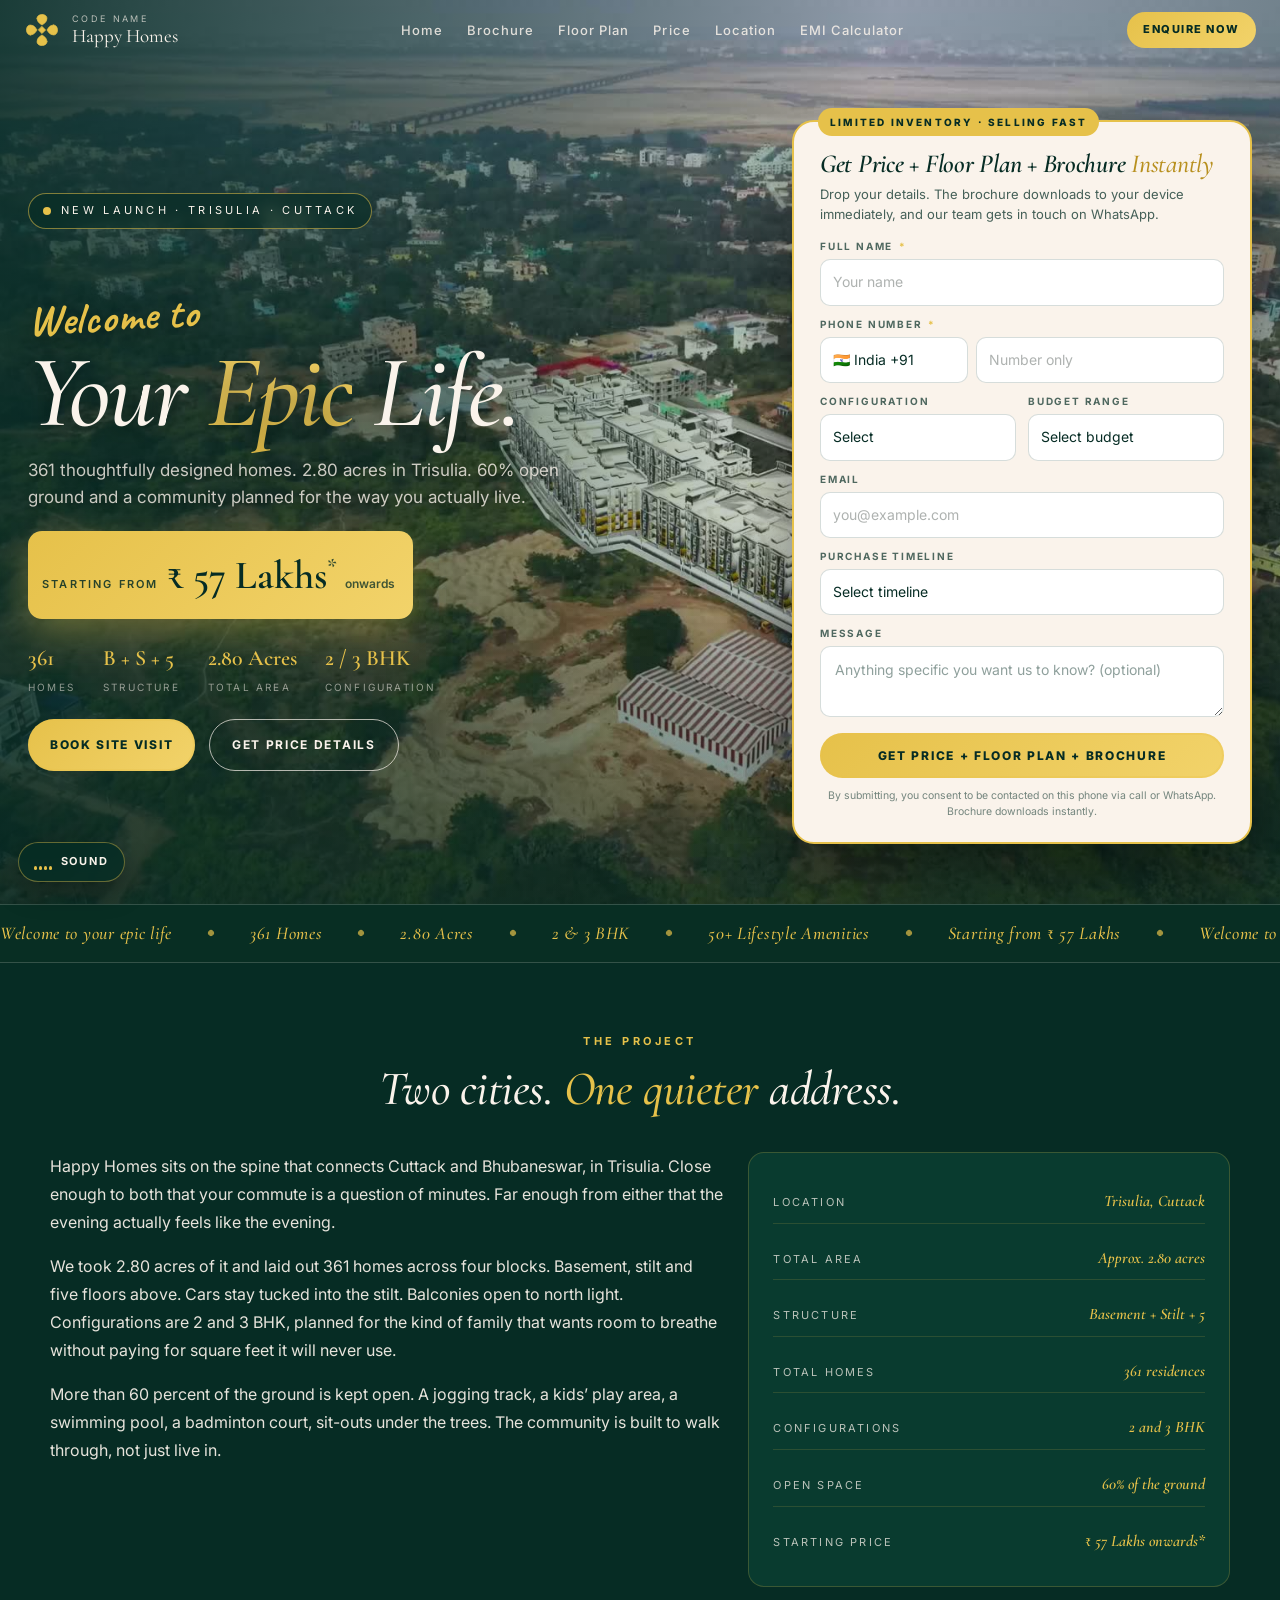
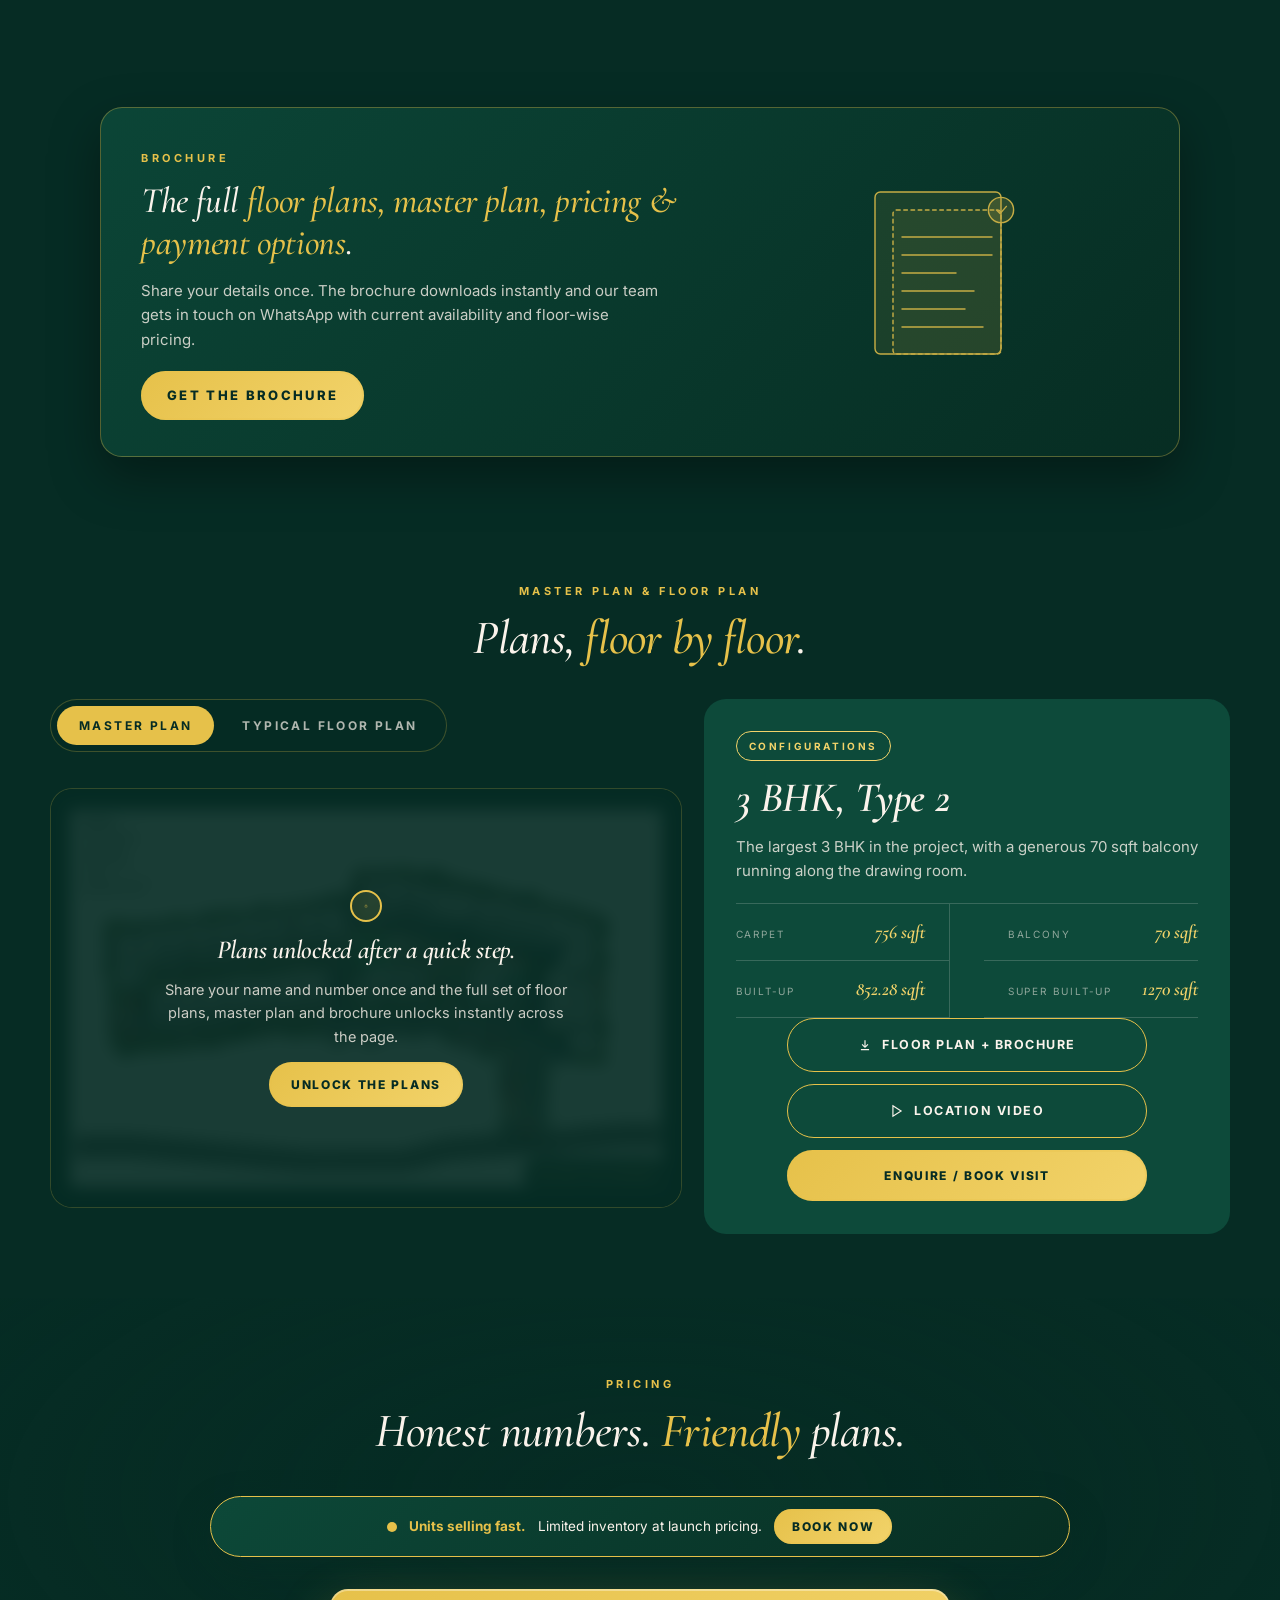
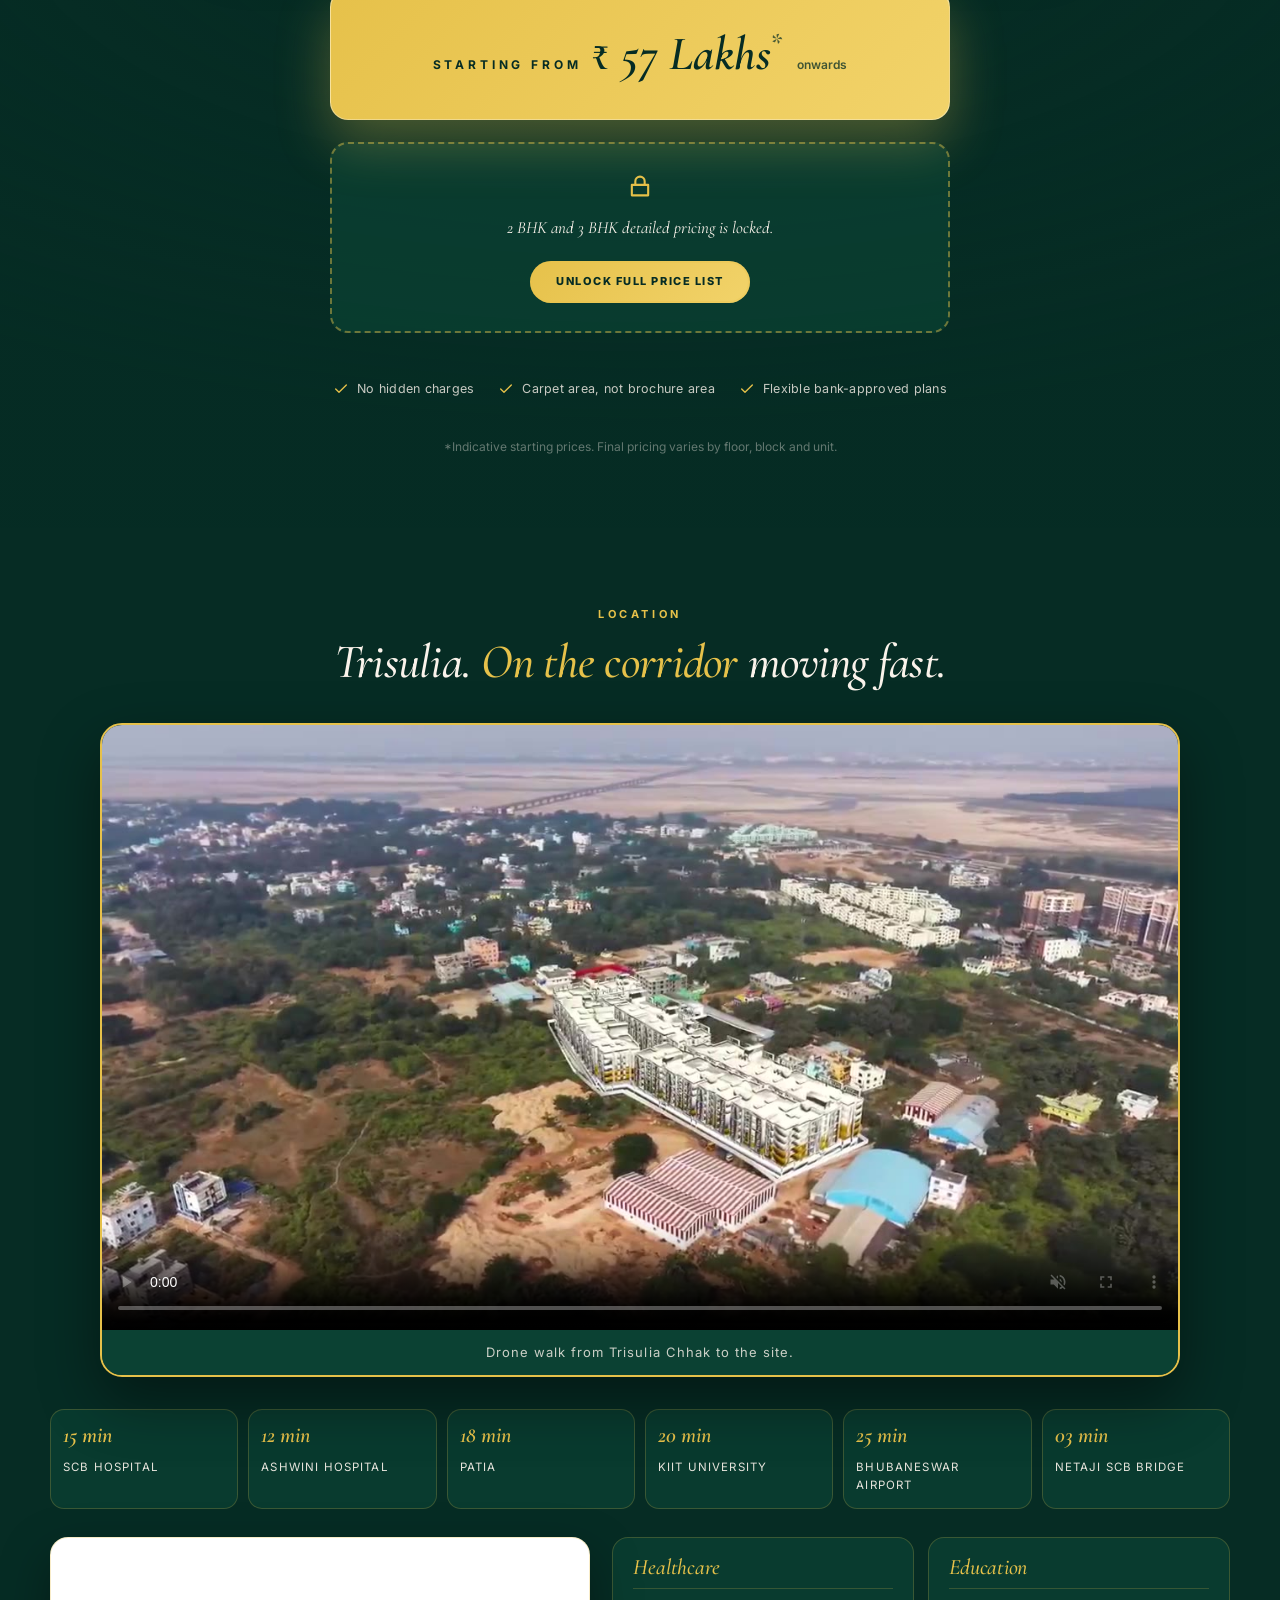
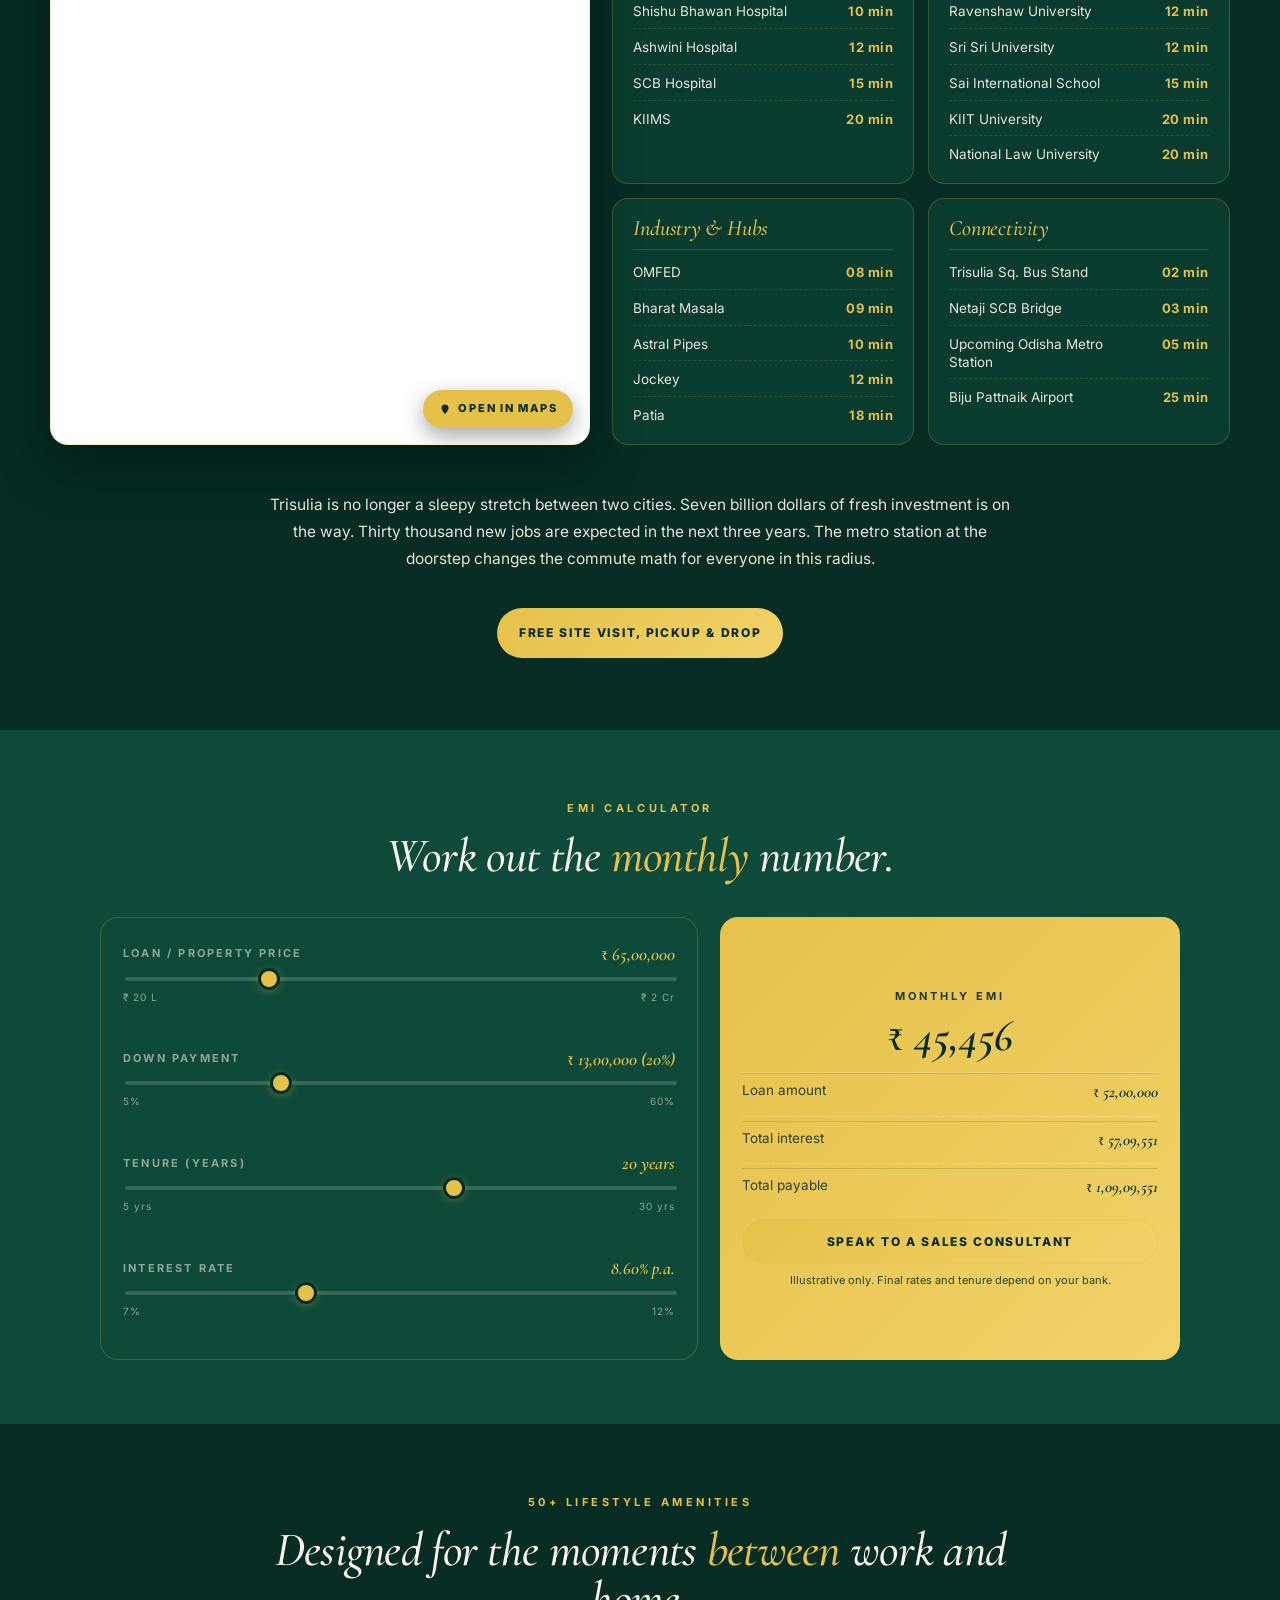
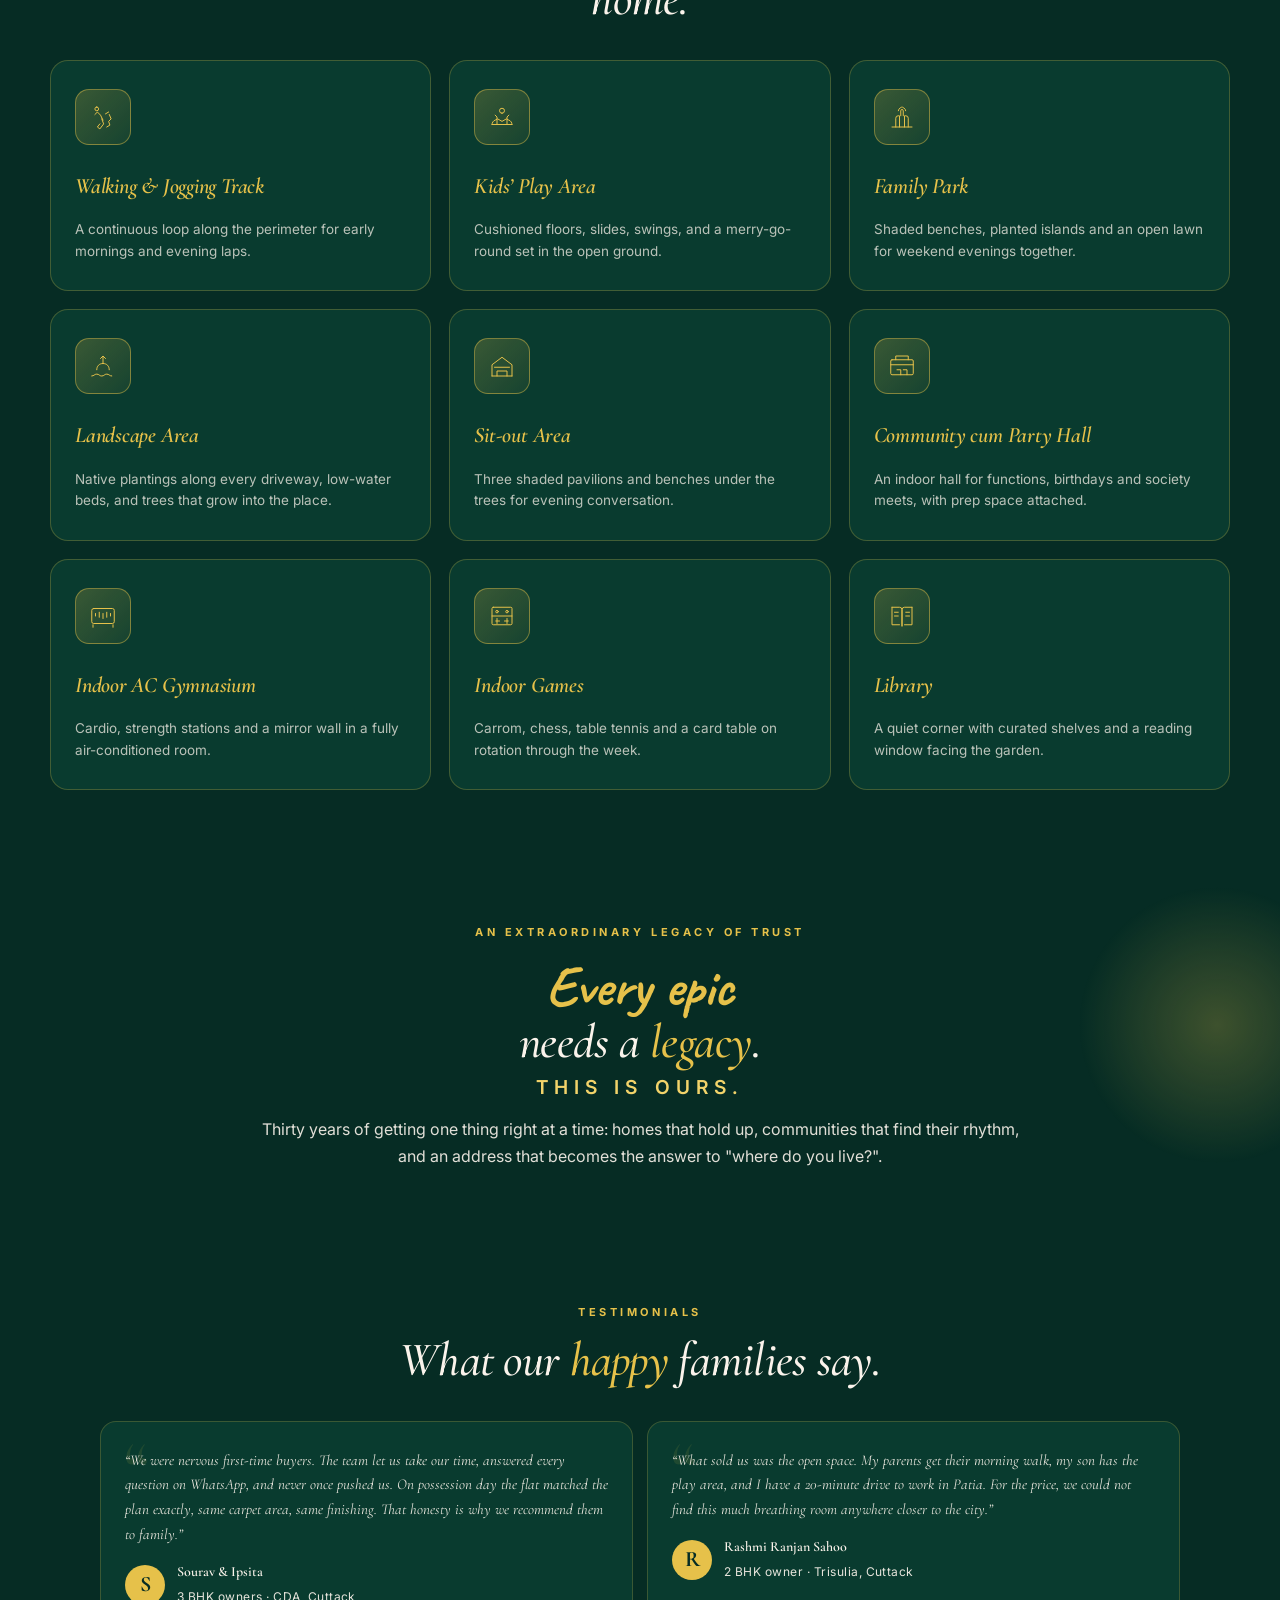
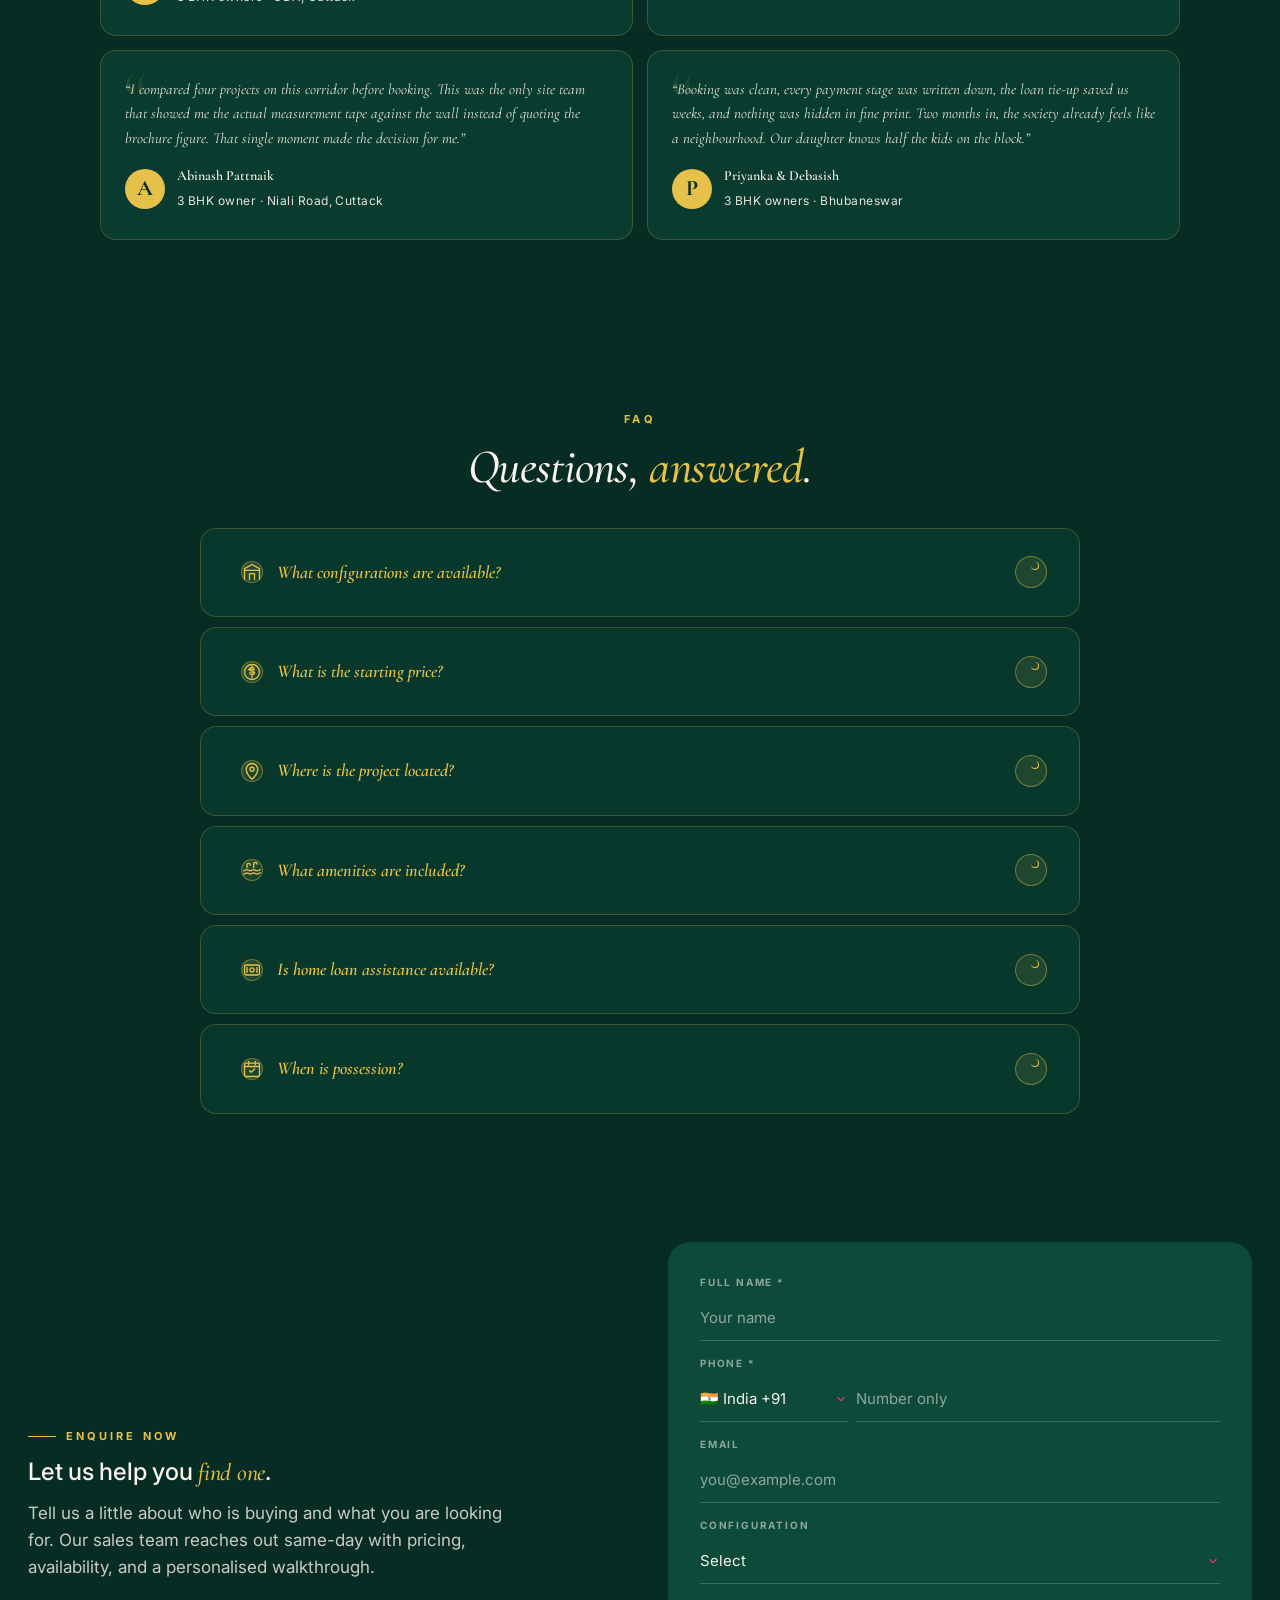
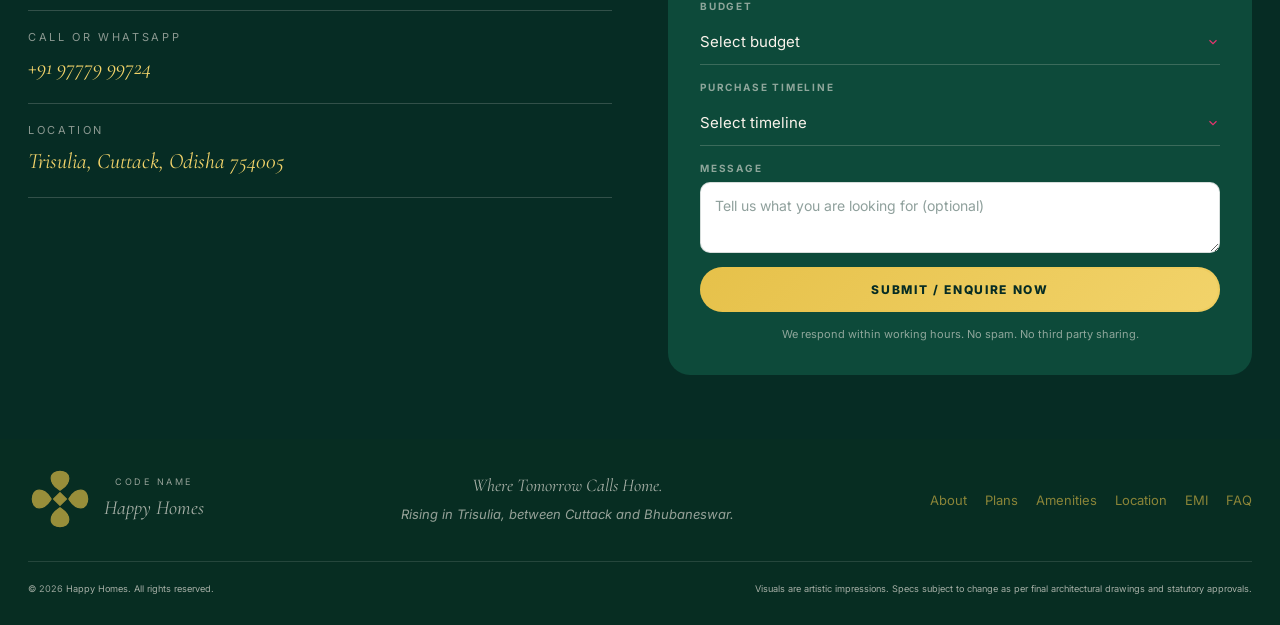
==== index.html @ 0fd0d98f "first commit" ====
<!DOCTYPE html>
<html lang="en">
<head>
  <meta charset="UTF-8" />
  <meta name="viewport" content="width=device-width, initial-scale=1.0" />
  <meta name="theme-color" content="#062c24" />
  <title>Happy Homes, Trisulia, Cuttack | 361 Premium 2 &amp; 3 BHK Homes from &#8377;57 Lakhs</title>
  <meta name="description" content="Happy Homes at Trisulia, Cuttack: 361 thoughtfully designed 2 and 3 BHK residences across 2.80 acres. 2 BHK from &#8377;57-58 L, 3 BHK from &#8377;65-69 L. 25 mins from Bhubaneswar Airport. Get price, floor plan and brochure instantly." />
  <meta name="keywords" content="Happy Homes Trisulia, Cuttack apartments, flats Trisulia, 2 BHK Cuttack, 3 BHK Cuttack, new launch Cuttack Bhubaneswar, residential project Trisulia, Metro Group Cuttack, real estate Cuttack" />
  <meta name="author" content="Code Name Happy Homes" />
  <meta name="robots" content="index, follow, max-snippet:-1, max-image-preview:large, max-video-preview:-1" />
  <meta name="geo.region" content="IN-OR" />
  <meta name="geo.placename" content="Trisulia, Cuttack, Odisha" />
  <link rel="canonical" href="https://codenamehappyhomes.net/" />

  <meta property="og:type" content="website" />
  <meta property="og:url" content="https://codenamehappyhomes.net/" />
  <meta property="og:title" content="Happy Homes, Trisulia | 361 Premium 2 &amp; 3 BHK Homes from &#8377;57 L" />
  <meta property="og:description" content="361 residences across 2.80 acres in Trisulia, Cuttack. Stilt + 5, 2 and 3 BHK north facing. 2 BHK from &#8377;57-58 L, 3 BHK from &#8377;65-69 L." />
  <meta property="og:image" content="https://codenamehappyhomes.net/assets/og.jpg" />
  <meta property="og:image:width" content="1200" />
  <meta property="og:image:height" content="630" />
  <meta property="og:locale" content="en_IN" />
  <meta property="og:site_name" content="Happy Homes" />
  <meta name="twitter:card" content="summary_large_image" />
  <meta name="twitter:title" content="Happy Homes, Trisulia, Cuttack" />
  <meta name="twitter:description" content="361 premium 2 &amp; 3 BHK residences in Trisulia. From &#8377;57 L. Get brochure instantly." />
  <meta name="twitter:image" content="https://codenamehappyhomes.net/assets/og.jpg" />

  <script type="application/ld+json">
  {
    "@context": "https://schema.org",
    "@type": "ApartmentComplex",
    "name": "Code Name Happy Homes",
    "description": "361 premium 2 and 3 BHK residences across 2.80 acres in Trisulia, between Cuttack and Bhubaneswar. 2 BHK from ₹57-58 L, 3 BHK from ₹65-69 L.",
    "url": "https://codenamehappyhomes.net/",
    "image": "https://codenamehappyhomes.net/assets/og.jpg",
    "numberOfAccommodationUnits": 361,
    "petsAllowed": true,
    "priceRange": "₹57 L - ₹69 L",
    "address": { "@type": "PostalAddress", "streetAddress": "Trisulia", "addressLocality": "Cuttack", "postalCode": "754005", "addressRegion": "Odisha", "addressCountry": "IN" },
    "geo": { "@type": "GeoCoordinates", "latitude": "20.50", "longitude": "85.92" },
    "telephone": "+91-9777999724",
    "amenityFeature": [
      { "@type": "LocationFeatureSpecification", "name": "Swimming Pool", "value": true },
      { "@type": "LocationFeatureSpecification", "name": "Clubhouse", "value": true },
      { "@type": "LocationFeatureSpecification", "name": "Gym", "value": true },
      { "@type": "LocationFeatureSpecification", "name": "Kids Play Area", "value": true },
      { "@type": "LocationFeatureSpecification", "name": "24x7 Security", "value": true }
    ]
  }
  </script>
  <script type="application/ld+json">
  {
    "@context": "https://schema.org",
    "@type": "FAQPage",
    "mainEntity": [
      { "@type": "Question", "name": "What configurations are available at Happy Homes?", "acceptedAnswer": { "@type": "Answer", "text": "Four north facing configurations across two 2 BHK variants (Super built-up 1025 and 1040 sqft) and two 3 BHK variants (Super built-up 1190 and 1270 sqft)." } },
      { "@type": "Question", "name": "What is the starting price?", "acceptedAnswer": { "@type": "Answer", "text": "2 BHK starts from ₹57-58 Lakhs and 3 BHK from ₹65-69 Lakhs. Final pricing varies by floor, block and unit." } },
      { "@type": "Question", "name": "Where is Happy Homes located?", "acceptedAnswer": { "@type": "Answer", "text": "Trisulia, Cuttack, on the corridor between Cuttack and Bhubaneswar. 25 mins to Bhubaneswar Airport, 15 mins to Ashwini Hospital, 18 mins to Patia, 20 mins to KIIT University." } },
      { "@type": "Question", "name": "When is possession expected?", "acceptedAnswer": { "@type": "Answer", "text": "Indicative handover by Q2 2027. Replace with the precise handover date as construction advances." } }
    ]
  }
  </script>

  <link rel="icon" type="image/svg+xml" href="assets/logo-mark.svg" />
  <link rel="preconnect" href="https://fonts.googleapis.com" />
  <link rel="preconnect" href="https://fonts.gstatic.com" crossorigin />
  <link href="https://fonts.googleapis.com/css2?family=Cormorant+Garamond:ital,wght@0,500;0,600;0,700;1,500;1,600;1,700&family=Inter:wght@300;400;500;600;700&family=Caveat:wght@500;700&display=swap" rel="stylesheet" />
  <link rel="stylesheet" href="styles.css" />

  <!-- Google tag (gtag.js) -->
<script async src="https://www.googletagmanager.com/gtag/js?id=G-WT3VBQJMH0"></script>
<script>
  window.dataLayer = window.dataLayer || [];
  function gtag(){dataLayer.push(arguments);}
  gtag('js', new Date());

  gtag('config', 'G-WT3VBQJMH0');
</script>
<!-- Google Tag Manager -->
<script>(function(w,d,s,l,i){w[l]=w[l]||[];w[l].push({'gtm.start':
new Date().getTime(),event:'gtm.js'});var f=d.getElementsByTagName(s)[0],
j=d.createElement(s),dl=l!='dataLayer'?'&l='+l:'';j.async=true;j.src=
'https://www.googletagmanager.com/gtm.js?id='+i+dl;f.parentNode.insertBefore(j,f);
})(window,document,'script','dataLayer','GTM-N7LTN3LF');</script>
<!-- End Google Tag Manager -->

</head>
<body>
<!-- Google Tag Manager (noscript) -->
<noscript><iframe src="https://www.googletagmanager.com/ns.html?id=GTM-N7LTN3LF"
height="0" width="0" style="display:none;visibility:hidden"></iframe></noscript>
<!-- End Google Tag Manager (noscript) -->
  <!-- Netlify Forms detection declarations (hidden, AJAX submissions also work) -->
  <form name="hero-lead" netlify netlify-honeypot="bot-field" hidden>
    <input type="text" name="name" /><input type="tel" name="phone" /><input type="email" name="email" />
    <input type="text" name="config" /><input type="text" name="budget" /><input type="text" name="timeline" />
    <input type="text" name="message" /><input type="text" name="source" /><input type="text" name="page" />
    <input type="text" name="plan" />
  </form>
  <form name="modal-enquiry" netlify netlify-honeypot="bot-field" hidden>
    <input type="text" name="name" /><input type="tel" name="phone" /><input type="email" name="email" />
    <input type="text" name="config" /><input type="text" name="budget" /><input type="text" name="timeline" />
    <input type="text" name="message" /><input type="text" name="source" /><input type="text" name="page" />
    <input type="text" name="plan" />
  </form>
  <form name="site-visit" netlify netlify-honeypot="bot-field" hidden>
    <input type="text" name="name" /><input type="tel" name="phone" /><input type="email" name="email" />
    <input type="text" name="config" /><input type="text" name="budget" /><input type="text" name="timeline" />
    <input type="text" name="message" />
    <input type="text" name="date" /><input type="text" name="slot" /><input type="text" name="pickup" />
    <input type="text" name="source" /><input type="text" name="page" />
  </form>
  <form name="video-call" netlify netlify-honeypot="bot-field" hidden>
    <input type="text" name="name" /><input type="tel" name="phone" /><input type="email" name="email" />
    <input type="text" name="config" /><input type="text" name="budget" /><input type="text" name="timeline" />
    <input type="text" name="message" /><input type="text" name="slot" />
    <input type="text" name="source" /><input type="text" name="page" />
  </form>
  <form name="contact" netlify netlify-honeypot="bot-field" hidden>
    <input type="text" name="name" /><input type="tel" name="phone" /><input type="email" name="email" />
    <input type="text" name="config" /><input type="text" name="budget" /><input type="text" name="timeline" />
    <input type="text" name="message" /><input type="text" name="source" /><input type="text" name="page" />
  </form>


  <!-- PRELOADER (logo fills 0-100%) -->
  <div class="preloader" id="preloader" aria-hidden="false">
    <div class="preloader__stage">
      <div class="preloader__logo">
        <img class="preloader__logo-ghost" src="assets/logo-mark.svg" alt="" />
        <img class="preloader__logo-fill" id="preLogoFill" src="assets/logo-mark.svg" alt="" />
      </div>
      <div class="preloader__bar"><span id="preBar"></span></div>
      <div class="preloader__count"><span id="preCount">0</span>%</div>
      <p class="preloader__caption">Happy Homes</p>
    </div>
  </div>

  <!-- NAV -->
  <header class="nav" id="nav">
    <a href="#top" class="nav__brand" aria-label="Happy Homes">
      <img class="nav__hh" src="assets/logo-mark.svg" alt="" />
      <span class="nav__brand-text">
        <small>Code Name</small>
        Happy Homes
      </span>
    </a>
    <nav class="nav__menu" id="navMenu" aria-label="Primary">
      <a href="#top">Home</a>
      <a href="#brochure">Brochure</a>
      <a href="#plans">Floor Plan</a>
      <a href="#pricing">Price</a>
      <a href="#location">Location</a>
      <a href="#emi">EMI Calculator</a>
    </nav>
    <button class="nav__cta btn btn--pink btn--sm" data-open-modal>Enquire Now</button>
    <button class="nav__toggle" id="navToggle" aria-label="Open menu" aria-expanded="false">
      <span></span><span></span>
    </button>
  </header>

  <!-- RIGHT STICKY CTA RAIL (Nawah Emporio style) -->
  <aside class="rail" aria-label="Quick actions">
    <a class="rail__btn" data-open-video href="#" aria-label="Instant Video Call">
      <svg viewBox="0 0 24 24" width="20" height="20" fill="none" stroke="currentColor" stroke-width="1.8"><rect x="2" y="6" width="13" height="12" rx="2"/><path d="M22 8l-7 4 7 4z"/></svg>
      <span>Video Call</span>
    </a>
    <a class="rail__btn" href="https://wa.me/919777999724?text=Hi%2C%20I%27d%20like%20to%20know%20more%20about%20Happy%20Homes%2C%20Trisulia." target="_blank" rel="noopener" aria-label="WhatsApp"><svg viewBox="0 0 32 32" width="20" height="20" aria-hidden="true"><path fill="currentColor" d="M16.04 4C10.42 4 5.86 8.56 5.86 14.18c0 1.98.55 3.83 1.51 5.42L6 26l6.6-1.73a10.12 10.12 0 004.04.82h.01c5.62 0 10.18-4.56 10.18-10.18 0-2.72-1.06-5.27-2.98-7.19A10.13 10.13 0 0016.04 4zm0 18.55h-.01a8.4 8.4 0 01-4.29-1.18l-.31-.18-3.82 1 1.02-3.72-.2-.32a8.37 8.37 0 01-1.28-4.46c0-4.62 3.76-8.38 8.39-8.38 2.24 0 4.34.87 5.93 2.45a8.36 8.36 0 012.46 5.93c0 4.62-3.76 8.38-8.39 8.38zm4.6-6.27c-.25-.13-1.49-.74-1.72-.82-.23-.08-.4-.13-.57.13-.17.25-.65.82-.8.99-.15.17-.3.19-.55.06-.25-.13-1.06-.39-2.02-1.25-.75-.67-1.25-1.49-1.4-1.74-.15-.25-.02-.39.11-.51.11-.11.25-.3.38-.45.13-.15.17-.25.25-.42.08-.17.04-.32-.02-.45-.06-.13-.57-1.38-.78-1.88-.2-.49-.41-.43-.57-.43h-.49c-.17 0-.45.06-.68.32-.23.25-.89.87-.89 2.13 0 1.25.91 2.46 1.04 2.63.13.17 1.79 2.74 4.34 3.85.61.26 1.08.42 1.45.54.61.19 1.16.17 1.6.1.49-.07 1.49-.61 1.7-1.2.21-.59.21-1.09.15-1.2-.07-.11-.23-.17-.48-.3z"/></svg><span>WhatsApp</span></a>
    <a class="rail__btn" href="tel:+919777999724" aria-label="Call us">
      <svg viewBox="0 0 24 24" width="20" height="20" fill="none" stroke="currentColor" stroke-width="1.8"><path d="M22 16.92v3a2 2 0 01-2.18 2 19.79 19.79 0 01-8.63-3.07 19.5 19.5 0 01-6-6 19.79 19.79 0 01-3.07-8.67A2 2 0 014.11 2h3a2 2 0 012 1.72c.13.96.36 1.9.7 2.81a2 2 0 01-.45 2.11L8.09 9.91a16 16 0 006 6l1.27-1.27a2 2 0 012.11-.45c.91.34 1.85.57 2.81.7A2 2 0 0122 16.92z"/></svg>
      <span>97779 99724</span>
    </a>
    <button class="rail__btn" data-open-modal aria-label="Enquire">
      <svg viewBox="0 0 24 24" width="20" height="20" fill="none" stroke="currentColor" stroke-width="1.8"><path d="M4 5h16v12H7l-3 3z"/></svg>
      <span>Enquire</span>
    </button>
    <button class="rail__btn rail__btn--free" data-open-sitevisit aria-label="Free site visit with pickup and drop">
      <svg viewBox="0 0 24 24" width="22" height="22" fill="none" stroke="currentColor" stroke-width="1.8"><path d="M3 13l2-5h11l3 5v5h-2a2 2 0 11-4 0H9a2 2 0 11-4 0H3z"/><circle cx="7" cy="18" r="1.5"/><circle cx="15" cy="18" r="1.5"/></svg>
      <span><i>Free</i>Site Visit<br>Pickup &amp; Drop</span>
    </button>
  </aside>

  <main id="top">

    <!-- HERO -->
    <section class="hero" id="hero">
      <div class="hero__bg" aria-hidden="true">
        <video class="hero__drone" autoplay muted loop playsinline preload="auto" poster="assets/hero-poster.jpg">
          <source src="assets/cgi-elevation.mp4" type="video/mp4" />
        </video>
        <div class="hero__overlay"></div>
      </div>

      <div class="hero__inner">
        <div class="hero__copy">
          <div class="hero__eyebrow">
            <span class="dot"></span>
            <span>New Launch &middot; Trisulia &middot; Cuttack</span>
          </div>
          <h1 class="hero__title">
            <span class="hero__hand">Welcome to</span><br>
            Your <em>Epic</em> Life.
          </h1>
          <p class="hero__sub">
            361 thoughtfully designed homes. 2.80 acres in Trisulia. 60% open ground and a community planned for the way you actually live.
          </p>

          <div class="hero__price">
            <span>Starting from</span>
            <b>&#8377; 57 Lakhs<i>*</i></b>
            <small>onwards</small>
          </div>

          <ul class="hero__chips">
            <li><b>361</b><span>Homes</span></li>
            <li><b>B + S + 5</b><span>Structure</span></li>
            <li><b>2.80 Acres</b><span>Total area</span></li>
            <li><b>2 / 3 BHK</b><span>Configuration</span></li>
          </ul>

          <div class="hero__actions">
            <button class="btn btn--pink btn--pulse" data-open-sitevisit>Book Site Visit</button>
            <button class="btn btn--outline" data-open-modal>Get Price Details</button>
          </div>
        </div>

        <aside class="lead-card" aria-labelledby="leadCardTitle">
          <span class="lead-card__pill">Limited Inventory &middot; Selling Fast</span>
          <h2 id="leadCardTitle">Get Price + Floor Plan + Brochure <em>Instantly</em></h2>
          <p>Drop your details. The brochure downloads to your device immediately, and our team gets in touch on WhatsApp.</p>

          <form class="lead-form" id="heroForm" name="hero-lead" data-netlify="true" data-netlify-honeypot="bot-field" novalidate>
            <input type="hidden" name="form-name" value="hero-lead" />
            <p class="hidden" style="display:none"><label>Leave blank: <input name="bot-field" /></label></p>
            <div class="field field--full">
              <label for="h-name">Full Name <span aria-hidden="true">*</span></label>
              <input id="h-name" name="name" type="text" required autocomplete="name" placeholder="Your name" />
            </div>
            <div class="field field--full">
              <label for="h-phone">Phone Number <span aria-hidden="true">*</span></label>
              <div class="phone-row"><select class="phone-cc" id="h-cc" name="cc" aria-label="Country code"><option value="+91" selected>🇮🇳 India +91</option><option value="+977">🇳🇵 Nepal +977</option><option value="+971">🇦🇪 UAE +971</option><option value="+1">🇺🇸 USA / Canada +1</option><option value="+44">🇬🇧 UK +44</option><option value="+61">🇦🇺 Australia +61</option><option value="+65">🇸🇬 Singapore +65</option><option value="+974">🇶🇦 Qatar +974</option><option value="+966">🇸🇦 Saudi Arabia +966</option><option value="+880">🇧🇩 Bangladesh +880</option><option value="+60">🇲🇾 Malaysia +60</option><option value="+968">🇴🇲 Oman +968</option></select><input id="h-phone" name="phone" type="tel" required inputmode="numeric" autocomplete="tel" pattern="[0-9]{6,15}" placeholder="Number only" /></div>
            </div>
            <div class="field">
              <label for="h-config">Configuration</label>
              <select id="h-config" name="config">
                <option value="">Select</option>
                <option>2 BHK</option>
                <option>3 BHK</option>
                <option>2 &amp; 3 BHK</option>
              </select>
            </div>
            <div class="field">
              <label for="h-budget">Budget Range</label>
              <select id="h-budget" name="budget">
                <option value="">Select budget</option>
                <option>Below &#8377;57 Lakhs</option>
                <option>&#8377;57 - 70 Lakhs</option>
                <option>&#8377;70 Lakhs - 1 Cr</option>
                <option>Above &#8377;1 Cr</option>
              </select>
            </div>
            <div class="field field--full">
              <label for="h-email">Email</label>
              <input id="h-email" name="email" type="email" autocomplete="email" placeholder="you@example.com" />
            </div>
            <div class="field field--full">
              <label for="h-timeline">Purchase Timeline</label>
              <select id="h-timeline" name="timeline">
                <option value="">Select timeline</option>
                <option>Ready to move in</option>
                <option>Within 1 - 3 months</option>
                <option>Within 3 - 6 months</option>
              </select>
            </div>
            <div class="field field--full">
              <label for="h-message">Message</label>
              <textarea id="h-message" name="message" rows="2" placeholder="Anything specific you want us to know? (optional)"></textarea>
            </div>
            <input type="hidden" name="source" value="Hero inline form" />
            <input type="hidden" name="page" id="h-page" value="" />
            <button class="btn btn--pink btn--block btn--pulse" type="submit"><span>Get Price + Floor Plan + Brochure</span></button>
            <small class="lead-form__note">By submitting, you consent to be contacted on this phone via call or WhatsApp. Brochure downloads instantly.</small>
          </form>
          <div class="lead-form__success" id="heroSuccess" hidden>
            <svg viewBox="0 0 24 24" width="36" height="36" aria-hidden="true"><path d="M5 13l4 4L19 7" fill="none" stroke="currentColor" stroke-width="2" stroke-linecap="round" stroke-linejoin="round"/></svg>
            <h3>Thank You.</h3>
            <p>Your brochure has started downloading. Our team will reach you within working hours.</p>
            <a class="btn btn--pink btn--block" id="heroSuccessWA" href="https://wa.me/919777999724" target="_blank" rel="noopener"><span>Continue on WhatsApp</span></a>
          </div>
        </aside>
      </div>
    </section>

    <!-- TICKER MARQUEE -->
    <div class="marquee" aria-hidden="true">
      <div class="marquee__track">
        <span>Welcome to your epic life</span><i></i>
        <span>361 Homes</span><i></i>
        <span>2.80 Acres</span><i></i>
        <span>2 &amp; 3 BHK</span><i></i>
        <span>50+ Lifestyle Amenities</span><i></i>
        <span>Starting from &#8377; 57 Lakhs</span><i></i>
        <span>Welcome to your epic life</span><i></i>
        <span>361 Homes</span><i></i>
        <span>2.80 Acres</span><i></i>
        <span>2 &amp; 3 BHK</span><i></i>
        <span>50+ Lifestyle Amenities</span><i></i>
        <span>Starting from &#8377; 57 Lakhs</span><i></i>
      </div>
    </div>
<!-- HERO ABOUT (project intro) -->
    <section class="about" id="about">
      <div class="container">
        <div class="about__head">
          <span class="eyebrow">The project</span>
          <h2>Two cities. <em>One quieter</em> address.</h2>
        </div>
        <div class="about__layout">
          <div class="about__body">
            <p>Happy Homes sits on the spine that connects Cuttack and Bhubaneswar, in Trisulia. Close enough to both that your commute is a question of minutes. Far enough from either that the evening actually feels like the evening.</p>
            <p>We took 2.80 acres of it and laid out 361 homes across four blocks. Basement, stilt and five floors above. Cars stay tucked into the stilt. Balconies open to north light. Configurations are 2 and 3 BHK, planned for the kind of family that wants room to breathe without paying for square feet it will never use.</p>
            <p>More than 60 percent of the ground is kept open. A jogging track, a kids&rsquo; play area, a swimming pool, a badminton court, sit-outs under the trees. The community is built to walk through, not just live in.</p>
          </div>
          <aside class="about__facts">
            <ul>
              <li><span>Location</span><b>Trisulia, Cuttack</b></li>
              <li><span>Total area</span><b>Approx. 2.80 acres</b></li>
              <li><span>Structure</span><b>Basement + Stilt + 5</b></li>
              <li><span>Total homes</span><b>361 residences</b></li>
              <li><span>Configurations</span><b>2 and 3 BHK</b></li>
              <li><span>Open space</span><b>60% of the ground</b></li>
              <li><span>Starting price</span><b>&#8377; 57 Lakhs onwards*</b></li>
            </ul>
          </aside>
        </div>
      </div>
    </section>
<!-- BROCHURE BANNER -->
    <section class="brochure-banner" id="brochure">
      <div class="container">
        <div class="brochure-card">
          <div class="brochure-card__copy">
            <span class="eyebrow">Brochure</span>
            <h2>The full <em>floor plans, master plan, pricing &amp; payment options</em>.</h2>
            <p>Share your details once. The brochure downloads instantly and our team gets in touch on WhatsApp with current availability and floor-wise pricing.</p>
            <button class="btn btn--pink btn--pulse" data-open-modal><span>Get the Brochure</span></button>
          </div>
          <div class="brochure-card__art" aria-hidden="true">
            <svg viewBox="0 0 200 240" fill="none" stroke="currentColor" stroke-width="1.6" stroke-linejoin="round" stroke-linecap="round">
              <rect x="20" y="20" width="140" height="180" rx="6" fill="rgba(230,193,74,0.10)" stroke="currentColor"/>
              <rect x="40" y="40" width="120" height="160" rx="4" fill="rgba(230,193,74,0.06)" stroke="currentColor" stroke-dasharray="4 4"/>
              <path d="M50 70h100M50 90h100M50 110h60M50 130h80M50 150h70M50 170h90"/>
              <circle cx="160" cy="40" r="14" fill="rgba(230,193,74,0.20)" stroke="currentColor"/>
              <path d="M155 40l4 4 7-8" stroke="currentColor"/>
            </svg>
          </div>
        </div>
      </div>
    </section>

<!-- MASTER PLAN + FLOOR PLAN with toggle -->
    <section class="plans" id="plans">
      <div class="container">
        <div class="section-head">
          <span class="eyebrow">Master Plan &amp; Floor Plan</span>
          <h2>Plans, <em>floor by floor</em>.</h2>
        </div>
        <div class="plans__shell">
          <div class="plans__left">
            <div class="toggle" role="tablist" aria-label="Plan view">
              <button class="toggle__btn is-active" data-plan-view="master" role="tab" aria-selected="true">Master Plan</button>
              <button class="toggle__btn" data-plan-view="typical" role="tab" aria-selected="false">Typical Floor Plan</button>
            </div>
            <!-- Unit tabs (typical only) -->
            <div class="plans__tabs" data-show-on="typical">
              <button class="plans__tab" data-typical="2bhk-1">2 BHK &middot; Type 1</button>
              <button class="plans__tab" data-typical="2bhk-2">2 BHK &middot; Type 2</button>
              <button class="plans__tab" data-typical="3bhk-1">3 BHK &middot; Type 1</button>
              <button class="plans__tab is-active" data-typical="3bhk-2">3 BHK &middot; Type 2</button>
            </div>
            <!-- Floor plan / Walkthrough mode (typical only) -->
            <div class="plans__mode" data-show-on="typical" role="tablist" aria-label="Layout media">
              <button class="plans__mode-btn is-active" data-plan-mode="floor" role="tab" aria-selected="true">Floor plan</button>
              <button class="plans__mode-btn" data-plan-mode="walk" role="tab" aria-selected="false">Walkthrough</button>
            </div>
            <div class="plans__viewport">
              <div class="plans__lock" id="plansLock">
                <svg viewBox="0 0 24 24" width="32" height="32" aria-hidden="true"><path d="M8 11V8a4 4 0 018 0v3M5 11h14v9H5z" fill="none" stroke="currentColor" stroke-width="1.8" stroke-linejoin="round"/></svg>
                <h3>Plans unlocked after a quick step.</h3>
                <p>Share your name and number once and the full set of floor plans, master plan and brochure unlocks instantly across the page.</p>
                <button class="btn btn--pink btn--pulse" data-open-modal>Unlock the plans</button>
              </div>
              <button class="plans__image is-active" data-plan-image="master" data-open-lightbox data-img="assets/master-plan.jpg">
                <img src="assets/master-plan.jpg" alt="Master plan of Happy Homes" loading="lazy" />
                <span class="plans__zoom">Click to zoom</span>
              </button>
              <button class="plans__image" data-plan-image="typical" data-open-lightbox data-img="assets/floor-3bhk-2.jpg">
                <img src="assets/floor-3bhk-2.jpg" alt="Typical floor plan" loading="lazy" />
                <span class="plans__zoom">Click to zoom</span>
              </button>
              <div class="plans__video" data-plan-image="walk" hidden>
                <video id="planWalkVideo" muted loop playsinline controls preload="metadata" poster="assets/hero-poster.jpg"><source src="assets/walkthrough-3bhk.mp4" type="video/mp4" />Your browser does not support the video tag.</video>
              </div>
            </div>
          </div>
          <aside class="plans__right">
            <div class="plans__detail" data-plan-detail="3bhk-2">
              <span class="plans__pill">Configurations</span>
              <h3>3 BHK, Type 2</h3>
              <p>The largest 3 BHK in the project, with a generous 70 sqft balcony running along the drawing room.</p>
              <ul class="plans__specs">
                <li><span>Carpet</span><b>756 sqft</b></li>
                <li><span>Balcony</span><b>70 sqft</b></li>
                <li><span>Built-up</span><b>852.28 sqft</b></li>
                <li><span>Super built-up</span><b>1270 sqft</b></li>
              </ul>
            </div>
            <div class="plans__detail" data-plan-detail="3bhk-1" hidden>
              <span class="plans__pill">Configurations</span>
              <h3>3 BHK, Type 1</h3>
              <p>Three bedrooms with the master tucked at the back. Cross ventilation lands on every room.</p>
              <ul class="plans__specs">
                <li><span>Carpet</span><b>719 sqft</b></li>
                <li><span>Balcony</span><b>44 sqft</b></li>
                <li><span>Built-up</span><b>820.31 sqft</b></li>
                <li><span>Super built-up</span><b>1190 sqft</b></li>
              </ul>
            </div>
            <div class="plans__detail" data-plan-detail="2bhk-2" hidden>
              <span class="plans__pill">Configurations</span>
              <h3>2 BHK, Type 2</h3>
              <p>Roomier master bedroom, more open drawing-dining, a balcony built for a morning chair.</p>
              <ul class="plans__specs">
                <li><span>Carpet</span><b>618 sqft</b></li>
                <li><span>Balcony</span><b>44 sqft</b></li>
                <li><span>Built-up</span><b>756.69 sqft</b></li>
                <li><span>Super built-up</span><b>1040 sqft</b></li>
              </ul>
            </div>
            <div class="plans__detail" data-plan-detail="2bhk-1" hidden>
              <span class="plans__pill">Configurations</span>
              <h3>2 BHK, Type 1</h3>
              <p>A compact 2 BHK built around a connected living and dining heart.</p>
              <ul class="plans__specs">
                <li><span>Carpet</span><b>603 sqft</b></li>
                <li><span>Balcony</span><b>44 sqft</b></li>
                <li><span>Built-up</span><b>698.57 sqft</b></li>
                <li><span>Super built-up</span><b>1025 sqft</b></li>
              </ul>
            </div>

            <div class="plans__cta">
              <a href="assets/brochure.pdf" class="btn btn--outline btn--block" id="brochure" data-download-on-lead><svg viewBox="0 0 24 24" width="14" height="14" fill="none" stroke="currentColor" stroke-width="2"><path d="M12 4v12m0 0l-5-5m5 5l5-5M5 20h14"/></svg><span>Floor Plan + Brochure</span></a>
              <a href="#location" class="btn btn--outline btn--block"><svg viewBox="0 0 24 24" width="14" height="14" fill="none" stroke="currentColor" stroke-width="2"><polygon points="5,3 19,12 5,21"/></svg><span>Location Video</span></a>
              <button class="btn btn--pink btn--block btn--pulse" data-open-modal>Enquire / Book Visit</button>
            </div>
          </aside>
        </div>
      </div>
    </section>
<!-- PRICING BAND -->
    <section class="pricing" id="pricing">
      <canvas class="pricing__aurora" id="pricingAurora" aria-hidden="true"></canvas>
      <div class="container">
        <div class="section-head">
          <span class="eyebrow">Pricing</span>
          <h2>Honest numbers. <em>Friendly</em> plans.</h2>
        </div>
        <div class="urgency-strip">
          <span class="urgency-strip__dot"></span>
          <strong>Units selling fast.</strong>
          <span>Limited inventory at launch pricing.</span>
          <button class="btn btn--pink btn--sm btn--pulse" data-open-modal>Book Now</button>
        </div>
        <div class="pricing__shell">
          <div class="pricing__starter">
            <span>Starting from</span>
            <b>&#8377; <span data-count-to="57" data-suffix="">57</span> Lakhs<i>*</i></b>
            <small>onwards</small>
          </div>
          <div class="pricing__gate" id="pricingGate">
            <div class="pricing__locked">
              <svg viewBox="0 0 24 24" width="22" height="22" aria-hidden="true"><path d="M8 11V8a4 4 0 018 0v3M5 11h14v9H5z" fill="none" stroke="currentColor" stroke-width="1.8" stroke-linejoin="round"/></svg>
              <span>2 BHK and 3 BHK detailed pricing is locked.</span>
              <button class="btn btn--pink btn--sm btn--pulse" data-open-modal>Unlock Full Price List</button>
            </div>
            <div class="pricing__band" hidden>
              <article class="price-card">
                <header class="price-card__head">
                  <span class="price-card__tag">2 BHK</span>
                </header>
                <b class="price-card__price">&#8377; 57&ndash;58<i>L*</i></b>
                <ul class="price-card__meta">
                  <li><span>Carpet area</span><b>603 &ndash; 618 sqft</b></li>
                  <li><span>Super built-up</span><b>1025 &ndash; 1040 sqft</b></li>
                </ul>
                <button class="btn btn--outline btn--sm btn--block" data-open-modal><span>Get 2 BHK price</span></button>
              </article>
              <article class="price-card price-card--feature">
                <span class="price-card__ribbon">Most popular</span>
                <header class="price-card__head">
                  <span class="price-card__tag">3 BHK</span>
                </header>
                <b class="price-card__price">&#8377; 65&ndash;69<i>L*</i></b>
                <ul class="price-card__meta">
                  <li><span>Carpet area</span><b>719 &ndash; 756 sqft</b></li>
                  <li><span>Super built-up</span><b>1190 &ndash; 1270 sqft</b></li>
                </ul>
                <button class="btn btn--pink btn--sm btn--block" data-open-modal><span>Get 3 BHK price</span></button>
              </article>
            </div>
          </div>
          <ul class="pricing__assurances">
            <li><svg viewBox="0 0 24 24" width="16" height="16" fill="none" stroke="currentColor" stroke-width="2" stroke-linecap="round" stroke-linejoin="round"><path d="M20 6L9 17l-5-5"/></svg>No hidden charges</li>
            <li><svg viewBox="0 0 24 24" width="16" height="16" fill="none" stroke="currentColor" stroke-width="2" stroke-linecap="round" stroke-linejoin="round"><path d="M20 6L9 17l-5-5"/></svg>Carpet area, not brochure area</li>
            <li><svg viewBox="0 0 24 24" width="16" height="16" fill="none" stroke="currentColor" stroke-width="2" stroke-linecap="round" stroke-linejoin="round"><path d="M20 6L9 17l-5-5"/></svg>Flexible bank-approved plans</li>
          </ul>
          <small class="pricing__note">*Indicative starting prices. Final pricing varies by floor, block and unit.</small>
        </div>
      </div>
    </section>
<!-- LOCATION -->
    <section class="location" id="location">
      <div class="container">
        <div class="section-head">
          <span class="eyebrow">Location</span>
          <h2>Trisulia. <em>On the corridor</em> moving fast.</h2>
        </div>

        
        <figure class="walkthrough__video">
          <video id="walkVideo" autoplay muted loop playsinline preload="auto" controls poster="assets/drone-poster.jpg"><source src="assets/drone-trisulia.mp4" type="video/mp4" />Your browser does not support the video tag.</video>
          <figcaption>Drone walk from Trisulia Chhak to the site.</figcaption>
        </figure>
<ul class="distance-band">
          <li><b>15 min</b><span>SCB Hospital</span></li>
          <li><b>12 min</b><span>Ashwini Hospital</span></li>
          <li><b>18 min</b><span>Patia</span></li>
          <li><b>20 min</b><span>KIIT University</span></li>
          <li><b>25 min</b><span>Bhubaneswar Airport</span></li>
          <li><b>03 min</b><span>Netaji SCB Bridge</span></li>
        </ul>

        <div class="location__grid">
          <div class="location__map">
            <iframe src="https://maps.google.com/maps?q=20.434604,85.844684&amp;z=16&amp;t=m&amp;hl=en&amp;output=embed" loading="lazy" referrerpolicy="no-referrer-when-downgrade" title="Happy Homes site location, Trisulia, Cuttack" allowfullscreen></iframe>
            <a class="location__map-link" href="https://maps.app.goo.gl/xkn9e1kXp1PHdGEr8" target="_blank" rel="noopener">Open in Maps</a>
          </div>
          <div class="location__cards">
            <div class="loc-card">
              <h3>Healthcare</h3>
              <ul>
                <li><span>Shishu Bhawan Hospital</span><b>10 min</b></li>
                <li><span>Ashwini Hospital</span><b>12 min</b></li>
                <li><span>SCB Hospital</span><b>15 min</b></li>
                <li><span>KIIMS</span><b>20 min</b></li>
              </ul>
            </div>
            <div class="loc-card">
              <h3>Education</h3>
              <ul>
                <li><span>Ravenshaw University</span><b>12 min</b></li>
                <li><span>Sri Sri University</span><b>12 min</b></li>
                <li><span>Sai International School</span><b>15 min</b></li>
                <li><span>KIIT University</span><b>20 min</b></li>
                <li><span>National Law University</span><b>20 min</b></li>
              </ul>
            </div>
            <div class="loc-card">
              <h3>Industry &amp; Hubs</h3>
              <ul>
                <li><span>OMFED</span><b>08 min</b></li>
                <li><span>Bharat Masala</span><b>09 min</b></li>
                <li><span>Astral Pipes</span><b>10 min</b></li>
                <li><span>Jockey</span><b>12 min</b></li>
                <li><span>Patia</span><b>18 min</b></li>
              </ul>
            </div>
            <div class="loc-card">
              <h3>Connectivity</h3>
              <ul>
                <li><span>Trisulia Sq. Bus Stand</span><b>02 min</b></li>
                <li><span>Netaji SCB Bridge</span><b>03 min</b></li>
                <li><span>Upcoming Odisha Metro Station</span><b>05 min</b></li>
                <li><span>Biju Pattnaik Airport</span><b>25 min</b></li>
              </ul>
            </div>
          </div>
        </div>

        <div class="location__copy">
          <p>Trisulia is no longer a sleepy stretch between two cities. Seven billion dollars of fresh investment is on the way. Thirty thousand new jobs are expected in the next three years. The metro station at the doorstep changes the commute math for everyone in this radius.</p>
          <button class="btn btn--pink" data-open-sitevisit>Free Site Visit, Pickup &amp; Drop</button>
        </div>
      </div>
    </section>
<!-- EMI Calculator -->
    <section class="emi" id="emi">
      <div class="container">
        <div class="section-head">
          <span class="eyebrow">EMI Calculator</span>
          <h2>Work out the <em>monthly</em> number.</h2>
        </div>
        <div class="emi__grid">
          <div class="emi__controls">
            <div class="emi__row"><label for="emiPrice">Loan / Property Price</label><span class="emi__value" id="emiPriceOut">₹ 65,00,000</span><input id="emiPrice" type="range" min="2000000" max="20000000" step="100000" value="6500000" /><span class="emi__minmax"><i>₹ 20 L</i><i>₹ 2 Cr</i></span></div>
            <div class="emi__row"><label for="emiDown">Down Payment</label><span class="emi__value" id="emiDownOut">₹ 13,00,000 (20%)</span><input id="emiDown" type="range" min="5" max="60" step="1" value="20" /><span class="emi__minmax"><i>5%</i><i>60%</i></span></div>
            <div class="emi__row"><label for="emiTenure">Tenure (years)</label><span class="emi__value" id="emiTenureOut">20 years</span><input id="emiTenure" type="range" min="5" max="30" step="1" value="20" /><span class="emi__minmax"><i>5 yrs</i><i>30 yrs</i></span></div>
            <div class="emi__row"><label for="emiRate">Interest Rate</label><span class="emi__value" id="emiRateOut">8.6% p.a.</span><input id="emiRate" type="range" min="7" max="12" step="0.05" value="8.6" /><span class="emi__minmax"><i>7%</i><i>12%</i></span></div>
          </div>
          <aside class="emi__readout">
            <span class="emi__readout-label">Monthly EMI</span>
            <b class="emi__readout-amount" id="emiEMI">₹ ----</b>
            <ul class="emi__breakup">
              <li><span>Loan amount</span><b id="emiLoan">&#8377; 0</b></li>
              <li><span>Total interest</span><b id="emiInterest">&#8377; 0</b></li>
              <li><span>Total payable</span><b id="emiTotal">&#8377; 0</b></li>
            </ul>
            <button class="btn btn--pink btn--block btn--pulse" data-open-modal>Speak to a sales consultant</button>
            <small>Illustrative only. Final rates and tenure depend on your bank.</small>
          </aside>
        </div>
      </div>
    </section>
<!-- AMENITIES with toggle -->
    <section class="amenities" id="amenities">
      <div class="container">
        <div class="section-head">
          <span class="eyebrow">50+ Lifestyle Amenities</span>
          <h2>Designed for the moments <em>between</em> work and home.</h2>
        </div>
                <ul class="amenities__grid is-active" data-am-grid="all">
          <li class="amenity-card">
            <div class="amenity-card__icon">
              <svg viewBox="0 0 48 48" fill="none" stroke="currentColor" stroke-width="1.6" stroke-linecap="round" stroke-linejoin="round">
                <path d="M14 8a3 3 0 100 6 3 3 0 000-6z"/>
                <path d="M11 20l4-4 5 5 4 8M19 35l-4 5 4 3 6-8-3-8M30 40l5-3-2-6 4-4-3-7M28 19l5-3"/>
              </svg>
            </div>
            <h3>Walking &amp; Jogging Track</h3>
            <p>A continuous loop along the perimeter for early mornings and evening laps.</p>
          </li>
          <li class="amenity-card">
            <div class="amenity-card__icon">
              <svg viewBox="0 0 48 48" fill="none" stroke="currentColor" stroke-width="1.6" stroke-linecap="round" stroke-linejoin="round">
                <path d="M8 36c0-3 2-6 5-7l4-2 7 4 7-4 4 2c3 1 5 4 5 7"/>
                <path d="M8 36h32M24 18a4 4 0 100-8 4 4 0 000 8z"/>
                <path d="M16 36V24l-3-3M32 36V24l3-3"/>
              </svg>
            </div>
            <h3>Kids&rsquo; Play Area</h3>
            <p>Cushioned floors, slides, swings, and a merry-go-round set in the open ground.</p>
          </li>
          <li class="amenity-card">
            <div class="amenity-card__icon">
              <svg viewBox="0 0 48 48" fill="none" stroke="currentColor" stroke-width="1.6" stroke-linecap="round" stroke-linejoin="round">
                <path d="M8 40h32M14 40V26a4 4 0 014-4h2v18M34 40V26a4 4 0 00-4-4h-2v18"/>
                <path d="M22 22V14a2 2 0 014 0v8"/>
                <path d="M18 14c0-4 6-6 6-6s6 2 6 6"/>
              </svg>
            </div>
            <h3>Family Park</h3>
            <p>Shaded benches, planted islands and an open lawn for weekend evenings together.</p>
          </li>
          <li class="amenity-card">
            <div class="amenity-card__icon">
              <svg viewBox="0 0 48 48" fill="none" stroke="currentColor" stroke-width="1.6" stroke-linecap="round" stroke-linejoin="round">
                <path d="M6 40c4 0 4-3 8-3s4 3 8 3 4-3 8-3 4 3 8 3"/>
                <path d="M14 30c0-6 4-10 10-10s10 4 10 10"/>
                <path d="M24 20V10M20 12l4-4 4 4"/>
              </svg>
            </div>
            <h3>Landscape Area</h3>
            <p>Native plantings along every driveway, low-water beds, and trees that grow into the place.</p>
          </li>
          <li class="amenity-card">
            <div class="amenity-card__icon">
              <svg viewBox="0 0 48 48" fill="none" stroke="currentColor" stroke-width="1.6" stroke-linecap="round" stroke-linejoin="round">
                <path d="M8 40V22l16-12 16 12v18"/>
                <path d="M8 40h32M16 40v-8h16v8"/>
                <path d="M12 26h24"/>
              </svg>
            </div>
            <h3>Sit-out Area</h3>
            <p>Three shaded pavilions and benches under the trees for evening conversation.</p>
          </li>
          <li class="amenity-card">
            <div class="amenity-card__icon">
              <svg viewBox="0 0 48 48" fill="none" stroke="currentColor" stroke-width="1.6" stroke-linecap="round" stroke-linejoin="round">
                <rect x="6" y="14" width="36" height="24" rx="2"/>
                <path d="M6 22h36M14 14V8h20v6M16 30h6v8M26 30h6v8"/>
              </svg>
            </div>
            <h3>Community cum Party Hall</h3>
            <p>An indoor hall for functions, birthdays and society meets, with prep space attached.</p>
          </li>
          <li class="amenity-card">
            <div class="amenity-card__icon">
              <svg viewBox="0 0 48 48" fill="none" stroke="currentColor" stroke-width="1.6" stroke-linecap="round" stroke-linejoin="round">
                <rect x="6" y="12" width="36" height="24" rx="3"/>
                <path d="M12 24v-4M18 26V18M24 28v-8M30 26V18M36 24v-4"/>
                <path d="M8 38v4M40 38v4"/>
              </svg>
            </div>
            <h3>Indoor AC Gymnasium</h3>
            <p>Cardio, strength stations and a mirror wall in a fully air-conditioned room.</p>
          </li>
          <li class="amenity-card">
            <div class="amenity-card__icon">
              <svg viewBox="0 0 48 48" fill="none" stroke="currentColor" stroke-width="1.6" stroke-linecap="round" stroke-linejoin="round">
                <rect x="8" y="10" width="32" height="28" rx="2"/>
                <path d="M8 24h32"/>
                <circle cx="16" cy="17" r="2"/>
                <circle cx="32" cy="17" r="2"/>
                <path d="M14 32h6M28 32h6M16 28v8M32 28v8"/>
              </svg>
            </div>
            <h3>Indoor Games</h3>
            <p>Carrom, chess, table tennis and a card table on rotation through the week.</p>
          </li>
          <li class="amenity-card">
            <div class="amenity-card__icon">
              <svg viewBox="0 0 48 48" fill="none" stroke="currentColor" stroke-width="1.6" stroke-linecap="round" stroke-linejoin="round">
                <path d="M8 10h12a4 4 0 014 4v26"/>
                <path d="M40 10H28a4 4 0 00-4 4v26"/>
                <path d="M8 10v28h12M40 10v28H28"/>
                <path d="M12 18h6M12 24h6M30 18h6M30 24h6"/>
              </svg>
            </div>
            <h3>Library</h3>
            <p>A quiet corner with curated shelves and a reading window facing the garden.</p>
          </li>
        </ul>

      </div>
    </section>
<!-- ABOUT LEGACY (timeline-style) -->
    <section class="legacy" id="legacy">
      <div class="container">
        <div class="legacy__head">
          <span class="eyebrow">An extraordinary legacy of trust</span>
          <h2><span class="script">Every epic</span><br>needs a <em>legacy</em>.<br><span class="legacy__small">This is ours.</span></h2>
        </div>
        <p class="legacy__copy">Thirty years of getting one thing right at a time: homes that hold up, communities that find their rhythm, and an address that becomes the answer to "where do you live?".</p>
      </div>
    </section>
<!-- TESTIMONIALS -->
    <section class="testimonials" id="testimonials">
      <div class="container">
        <div class="section-head">
          <span class="eyebrow">Testimonials</span>
          <h2>What our <em>happy</em> families say.</h2>
        </div>
        <div class="testimonials__grid">
          <article class="testimonial">
            <p>&ldquo;We were nervous first-time buyers. The team let us take our time, answered every question on WhatsApp, and never once pushed us. On possession day the flat matched the plan exactly, same carpet area, same finishing. That honesty is why we recommend them to family.&rdquo;</p>
            <div class="testimonial__by">
              <div class="testimonial__avatar">S</div>
              <div><b>Sourav &amp; Ipsita</b><span>3 BHK owners &middot; CDA, Cuttack</span></div>
            </div>
          </article>
          <article class="testimonial">
            <p>&ldquo;What sold us was the open space. My parents get their morning walk, my son has the play area, and I have a 20-minute drive to work in Patia. For the price, we could not find this much breathing room anywhere closer to the city.&rdquo;</p>
            <div class="testimonial__by">
              <div class="testimonial__avatar">R</div>
              <div><b>Rashmi Ranjan Sahoo</b><span>2 BHK owner &middot; Trisulia, Cuttack</span></div>
            </div>
          </article>
          <article class="testimonial">
            <p>&ldquo;I compared four projects on this corridor before booking. This was the only site team that showed me the actual measurement tape against the wall instead of quoting the brochure figure. That single moment made the decision for me.&rdquo;</p>
            <div class="testimonial__by">
              <div class="testimonial__avatar">A</div>
              <div><b>Abinash Pattnaik</b><span>3 BHK owner &middot; Niali Road, Cuttack</span></div>
            </div>
          </article>
          <article class="testimonial">
            <p>&ldquo;Booking was clean, every payment stage was written down, the loan tie-up saved us weeks, and nothing was hidden in fine print. Two months in, the society already feels like a neighbourhood. Our daughter knows half the kids on the block.&rdquo;</p>
            <div class="testimonial__by">
              <div class="testimonial__avatar">P</div>
              <div><b>Priyanka &amp; Debasish</b><span>3 BHK owners &middot; Bhubaneswar</span></div>
            </div>
          </article>
        </div>
        <p class="testimonials__note">Verified buyer experiences shared with permission. Full names shortened at owners&rsquo; request for privacy.</p>
      </div>
    </section>
<!-- FAQ -->
    <section class="faq" id="faq">
      <div class="container">
        <div class="section-head">
          <span class="eyebrow">FAQ</span>
          <h2>Questions, <em>answered</em>.</h2>
        </div>
        <div class="faq__list">
          <details><summary><i class="faq__icon"><svg viewBox="0 0 24 24" fill="none" stroke="currentColor" stroke-width="1.6" stroke-linecap="round" stroke-linejoin="round"><path d="M3 21V8l9-5 9 5v13"/><path d="M9 21v-7h6v7"/><path d="M3 10h18"/></svg></i>What configurations are available?</summary><div>Four north facing configurations. Two variants of 2 BHK (Super built-up 1025 and 1040 sqft) and two variants of 3 BHK (Super built-up 1190 and 1270 sqft). Carpet, balcony and built-up sizes are listed in the Plans section.</div></details>
          <details><summary><i class="faq__icon"><svg viewBox="0 0 24 24" fill="none" stroke="currentColor" stroke-width="1.6" stroke-linecap="round" stroke-linejoin="round"><circle cx="12" cy="12" r="9"/><path d="M8 9h7M9 13h6"/><path d="M14 7c-2-1-5 0-5 2 0 3 6 1 6 4 0 2-3 3-5 2"/><path d="M12 5v2M12 17v2"/></svg></i>What is the starting price?</summary><div>2 BHK starts at &#8377; 57 Lakhs. 3 BHK starts at &#8377; 65 Lakhs. Final pricing varies by floor, block and unit. Submit the form for current pricing and active offers.</div></details>
          <details><summary><i class="faq__icon"><svg viewBox="0 0 24 24" fill="none" stroke="currentColor" stroke-width="1.6" stroke-linecap="round" stroke-linejoin="round"><path d="M12 22s-7-6.5-7-12a7 7 0 0114 0c0 5.5-7 12-7 12z"/><circle cx="12" cy="10" r="2.5"/></svg></i>Where is the project located?</summary><div>Trisulia, Cuttack, Odisha 754005. On the corridor between Cuttack and Bhubaneswar, 25 minutes from Biju Pattnaik International Airport, 3 minutes from Netaji SCB Bridge.</div></details>
          <details><summary><i class="faq__icon"><svg viewBox="0 0 24 24" fill="none" stroke="currentColor" stroke-width="1.6" stroke-linecap="round" stroke-linejoin="round"><path d="M2 17c2 0 2-1.5 4-1.5s2 1.5 4 1.5 2-1.5 4-1.5 2 1.5 4 1.5 2-1.5 4-1.5"/><path d="M2 13c2 0 2-1.5 4-1.5s2 1.5 4 1.5 2-1.5 4-1.5 2 1.5 4 1.5 2-1.5 4-1.5"/><path d="M6 9V6a2 2 0 014 0M14 9V5a2 2 0 014 0"/></svg></i>What amenities are included?</summary><div>Over 50 amenities across Clubhouse and Outdoor categories. Swimming pool, kids&rsquo; play area, jogging track, badminton court, gym, multipurpose hall, co-working lounge, yoga space, and more. The Amenities section above has the complete list.</div></details>
          <details><summary><i class="faq__icon"><svg viewBox="0 0 24 24" fill="none" stroke="currentColor" stroke-width="1.6" stroke-linecap="round" stroke-linejoin="round"><rect x="3" y="6" width="18" height="12" rx="2"/><circle cx="12" cy="12" r="2.5"/><path d="M6 9v6M18 9v6"/></svg></i>Is home loan assistance available?</summary><div>Yes. we have tie-ups with major nationalised and private banks. Our sales team will share approved loan options and rates when you enquire.</div></details>
          <details><summary><i class="faq__icon"><svg viewBox="0 0 24 24" fill="none" stroke="currentColor" stroke-width="1.6" stroke-linecap="round" stroke-linejoin="round"><rect x="3" y="5" width="18" height="16" rx="2"/><path d="M3 9h18M8 3v4M16 3v4"/><path d="M9 14l2 2 4-4"/></svg></i>When is possession?</summary><div>Possession timelines are confirmed at the time of booking based on the block and floor you choose. Construction is underway across the site. Our sales team will share the precise quarterly plan when you enquire.</div></details>
        </div>
      </div>
    </section>
<!-- LEAD FORM -->
    <section class="contact" id="contact">
      <div class="container">
        <div class="contact__layout">
          <div class="contact__intro">
            <span class="eyebrow">Enquire now</span>
            <h2>Let us help you <em>find one</em>.</h2>
            <p>Tell us a little about who is buying and what you are looking for. Our sales team reaches out same-day with pricing, availability, and a personalised walkthrough.</p>
            <ul class="contact__channels">
              <li><span>Call or WhatsApp</span><a href="https://wa.me/919777999724" target="_blank" rel="noopener">+91 97779 99724</a></li>
              <li><span>Location</span><a href="https://maps.app.goo.gl/xkn9e1kXp1PHdGEr8" target="_blank" rel="noopener">Trisulia, Cuttack, Odisha 754005</a></li>
            </ul>
          </div>
          <form class="contact__form" id="contactForm" name="contact" data-netlify="true" data-netlify-honeypot="bot-field" novalidate>
            <input type="hidden" name="form-name" value="contact" />
            <p class="hidden" style="display:none"><label>Leave blank: <input name="bot-field" /></label></p>
            <div class="field field--full"><label for="c-name">Full Name *</label><input id="c-name" name="name" type="text" required placeholder="Your name" /></div>
            <div class="field field--full"><label for="c-phone">Phone *</label><div class="phone-row"><select class="phone-cc" id="c-cc" name="cc" aria-label="Country code"><option value="+91" selected>🇮🇳 India +91</option><option value="+977">🇳🇵 Nepal +977</option><option value="+971">🇦🇪 UAE +971</option><option value="+1">🇺🇸 USA / Canada +1</option><option value="+44">🇬🇧 UK +44</option><option value="+61">🇦🇺 Australia +61</option><option value="+65">🇸🇬 Singapore +65</option><option value="+974">🇶🇦 Qatar +974</option><option value="+966">🇸🇦 Saudi Arabia +966</option><option value="+880">🇧🇩 Bangladesh +880</option><option value="+60">🇲🇾 Malaysia +60</option><option value="+968">🇴🇲 Oman +968</option></select><input id="c-phone" name="phone" type="tel" required inputmode="numeric" autocomplete="tel" pattern="[0-9]{6,15}" placeholder="Number only" /></div></div>
            <div class="field"><label for="c-email">Email</label><input id="c-email" name="email" type="email" placeholder="you@example.com" /></div>
            <div class="field"><label for="c-config">Configuration</label>
              <select id="c-config" name="config">
                <option value="">Select</option>
                <option>2 BHK</option>
                <option>3 BHK</option>
                <option>2 &amp; 3 BHK</option>
              </select>
            </div>
            <div class="field"><label for="c-budget">Budget</label>
              <select id="c-budget" name="budget">
                <option value="">Select budget</option>
                <option>Below &#8377;57 Lakhs</option>
                <option>&#8377;57 - 70 Lakhs</option>
                <option>&#8377;70 Lakhs - 1 Cr</option>
                <option>Above &#8377;1 Cr</option>
              </select>
            </div>
            <div class="field"><label for="c-timeline">Purchase Timeline</label>
              <select id="c-timeline" name="timeline">
                <option value="">Select timeline</option>
                <option>Ready to move in</option>
                <option>Within 1 - 3 months</option>
                <option>Within 3 - 6 months</option>
              </select>
            </div>
            <div class="field field--full"><label for="c-message">Message</label>
              <textarea id="c-message" name="message" rows="2" placeholder="Tell us what you are looking for (optional)"></textarea>
            </div>
            <input type="hidden" name="source" value="Contact form" />
            <button class="btn btn--pink btn--block btn--pulse" type="submit">Submit / Enquire Now</button>
            <small>We respond within working hours. No spam. No third party sharing.</small>
          </form>
        </div>
      </div>
    </section>


    <!-- (Walkthrough videos now live inside the Plans section, per layout) -->
  
  </main>

  <!-- FOOTER -->
  <footer class="footer">
    <div class="container">
      <div class="footer__top">
        <a href="#top" class="footer__brand">
          <img src="assets/logo-mark.svg" alt="" />
          <span><small>Code Name</small>Happy Homes</span>
        </a>
        <p class="footer__tag">Where Tomorrow Calls Home.<br><i>Rising in Trisulia, between Cuttack and Bhubaneswar.</i></p>
        <ul class="footer__links">
          <li><a href="#about">About</a></li>
          <li><a href="#plans">Plans</a></li>
          <li><a href="#amenities">Amenities</a></li>
          <li><a href="#location">Location</a></li>
          <li><a href="#emi">EMI</a></li>
          <li><a href="#faq">FAQ</a></li>
        </ul>
      </div>
      <div class="footer__bot">
        <small>&copy; <span id="year"></span> Happy Homes. All rights reserved.</small>
        <small>Visuals are artistic impressions. Specs subject to change as per final architectural drawings and statutory approvals.</small>
      </div>
    </div>
  </footer>

  <!-- STICKY MOBILE BOTTOM BAR -->
  <nav class="mobile-bar" aria-label="Quick actions">
    <a href="tel:+919777999724" aria-label="Call us">
      <svg viewBox="0 0 24 24" width="20" height="20" fill="none" stroke="currentColor" stroke-width="1.8"><path d="M22 16.92v3a2 2 0 01-2.18 2A19.79 19.79 0 013.13 4.18 2 2 0 015.12 2h3a2 2 0 012 1.72c.12.81.3 1.6.54 2.36a2 2 0 01-.45 2.11L9 9.55a16 16 0 006.45 6.45l1.36-1.36a2 2 0 012.11-.45c.76.24 1.55.42 2.36.54A2 2 0 0122 16.92z"/></svg>
      <br>Call
    </a>
    <a href="https://wa.me/919777999724?text=Hi%2C%20I'm%20interested%20in%20Happy%20Homes%2C%20Trisulia.%20Please%20share%20pricing%20and%20brochure." target="_blank" rel="noopener" aria-label="WhatsApp us">
      <svg viewBox="0 0 24 24" width="20" height="20" fill="currentColor"><path d="M12 2a10 10 0 00-8.6 15.1L2 22l5.1-1.3A10 10 0 1012 2zm5.5 14.1c-.2.7-1.3 1.4-2 1.5-.5.1-1.2.1-2-.1-.5-.1-1.1-.3-1.8-.6-3.2-1.4-5.3-4.6-5.5-4.8s-1.3-1.7-1.3-3.2 .8-2.3 1.1-2.6c.3-.3.6-.4.8-.4h.6c.2 0 .5 0 .7.6l1 2.4c.1.2.1.4 0 .6l-.4.5c-.2.2-.4.4-.2.7.2.4.9 1.5 1.9 2.4 1.3 1.2 2.4 1.5 2.7 1.7.3.2.5.1.7-.1l.8-1c.2-.2.4-.2.6-.1.3.1 1.8.8 2.1 1 .3.2.5.2.6.4.1.2.1 1-.2 1.7z"/></svg>
      <br>WhatsApp
    </a>
    <a class="mobile-bar__cta" data-open-modal href="#pricing" aria-label="Get price">
      <svg viewBox="0 0 24 24" width="20" height="20" fill="none" stroke="currentColor" stroke-width="1.8"><path d="M12 2v20M5 9l7-7 7 7M5 15l7 7 7-7"/></svg>
      <br>Get Price
    </a>
  </nav>

  <!-- ENQUIRY MODAL -->
  <div class="modal" id="modal" aria-hidden="true" role="dialog" aria-modal="true" aria-labelledby="modalTitle">
    <div class="modal__backdrop" data-close-modal></div>
    <div class="modal__panel" role="document">
      <button class="modal__close" data-close-modal aria-label="Close form"><svg viewBox="0 0 24 24" width="20" height="20"><path d="M6 6l12 12M18 6L6 18" fill="none" stroke="currentColor" stroke-width="1.6" stroke-linecap="round"/></svg></button>
      <div class="modal__head">
        <h2 id="modalTitle">Looking for a Dream Home?</h2>
        <p>Let us help you find one.</p>
        <img class="modal__logo" src="assets/logo.png" alt="Happy Homes" />
      </div>
      <form class="modal__form" id="enquiryForm" name="modal-enquiry" data-netlify="true" data-netlify-honeypot="bot-field" novalidate>
            <input type="hidden" name="form-name" value="modal-enquiry" />
            <p class="hidden" style="display:none"><label>Leave blank: <input name="bot-field" /></label></p>
        <div class="field field--full"><label for="m-name">Name *</label><input id="m-name" name="name" type="text" required placeholder="Your full name" /></div>
        <div class="field field--full"><label for="m-phone">Phone *</label><div class="phone-row"><select class="phone-cc" id="m-cc" name="cc" aria-label="Country code"><option value="+91" selected>🇮🇳 India +91</option><option value="+977">🇳🇵 Nepal +977</option><option value="+971">🇦🇪 UAE +971</option><option value="+1">🇺🇸 USA / Canada +1</option><option value="+44">🇬🇧 UK +44</option><option value="+61">🇦🇺 Australia +61</option><option value="+65">🇸🇬 Singapore +65</option><option value="+974">🇶🇦 Qatar +974</option><option value="+966">🇸🇦 Saudi Arabia +966</option><option value="+880">🇧🇩 Bangladesh +880</option><option value="+60">🇲🇾 Malaysia +60</option><option value="+968">🇴🇲 Oman +968</option></select><input id="m-phone" name="phone" type="tel" required inputmode="numeric" autocomplete="tel" pattern="[0-9]{6,15}" placeholder="Number only" /></div></div>
        <div class="field field--full"><label for="m-email">Email</label><input id="m-email" name="email" type="email" placeholder="you@example.com" /></div>
        <div class="field"><label for="m-config">Configuration</label>
          <select id="m-config" name="config">
            <option value="">Select</option>
            <option>2 BHK</option>
            <option>3 BHK</option>
            <option>2 &amp; 3 BHK</option>
          </select>
        </div>
        <div class="field"><label for="m-budget">Budget</label>
          <select id="m-budget" name="budget">
            <option value="">Select budget</option>
            <option>Below &#8377;57 Lakhs</option>
            <option>&#8377;57 - 70 Lakhs</option>
            <option>&#8377;70 Lakhs - 1 Cr</option>
            <option>Above &#8377;1 Cr</option>
          </select>
        </div>
        <div class="field field--full"><label for="m-timeline">Purchase Timeline</label>
          <select id="m-timeline" name="timeline">
            <option value="">Select timeline</option>
            <option>Ready to move in</option>
            <option>Within 1 - 3 months</option>
            <option>Within 3 - 6 months</option>
          </select>
        </div>
        <div class="field field--full"><label for="m-message">Message</label>
          <textarea id="m-message" name="message" rows="2" placeholder="Tell us what you are looking for (optional)"></textarea>
        </div>
        <input type="hidden" name="source" value="Modal popup" />
        <input type="hidden" name="page" id="m-page" value="" />
        <div class="modal__submit"><button class="btn btn--pink btn--block btn--pulse" type="submit"><span>Submit</span></button><small>By submitting you agree to be contacted by our sales team. We will also open WhatsApp instantly.</small></div>
      </form>
      <div class="modal__success" id="modalSuccess" hidden>
        <svg viewBox="0 0 24 24" width="40" height="40"><path d="M5 13l4 4L19 7" fill="none" stroke="currentColor" stroke-width="2" stroke-linecap="round" stroke-linejoin="round"/></svg>
        <h3>Thank you.</h3>
        <p>Your details are in. Our team will be in touch shortly.</p>
        <a class="btn btn--pink btn--block" id="successWA" href="https://wa.me/919777999724" target="_blank" rel="noopener"><span>Continue on WhatsApp</span></a>
      </div>
    </div>
  </div>

  <!-- SITE VISIT MODAL (Free Pickup & Drop) -->
  <div class="modal" id="siteVisitModal" aria-hidden="true" role="dialog" aria-modal="true">
    <div class="modal__backdrop" data-close-modal></div>
    <div class="modal__panel" role="document">
      <button class="modal__close" data-close-modal aria-label="Close"><svg viewBox="0 0 24 24" width="20" height="20"><path d="M6 6l12 12M18 6L6 18" fill="none" stroke="currentColor" stroke-width="1.6" stroke-linecap="round"/></svg></button>
      <div class="modal__head">
        <h2 class="modal__head--pink">Free Site Visit</h2>
        <p>Pickup &amp; drop, on us.</p>
      </div>
      <form class="modal__form" id="siteVisitForm" name="site-visit" data-netlify="true" data-netlify-honeypot="bot-field" novalidate>
            <input type="hidden" name="form-name" value="site-visit" />
            <p class="hidden" style="display:none"><label>Leave blank: <input name="bot-field" /></label></p>
        <div class="field field--full"><label for="sv-name">Name *</label><input id="sv-name" name="name" type="text" required placeholder="Your name" /></div>
        <div class="field field--full"><label for="sv-phone">Phone *</label><div class="phone-row"><select class="phone-cc" id="sv-cc" name="cc" aria-label="Country code"><option value="+91" selected>🇮🇳 India +91</option><option value="+977">🇳🇵 Nepal +977</option><option value="+971">🇦🇪 UAE +971</option><option value="+1">🇺🇸 USA / Canada +1</option><option value="+44">🇬🇧 UK +44</option><option value="+61">🇦🇺 Australia +61</option><option value="+65">🇸🇬 Singapore +65</option><option value="+974">🇶🇦 Qatar +974</option><option value="+966">🇸🇦 Saudi Arabia +966</option><option value="+880">🇧🇩 Bangladesh +880</option><option value="+60">🇲🇾 Malaysia +60</option><option value="+968">🇴🇲 Oman +968</option></select><input id="sv-phone" name="phone" type="tel" required inputmode="numeric" autocomplete="tel" pattern="[0-9]{6,15}" placeholder="Number only" /></div></div>
        <div class="field field--full"><label for="sv-email">Email</label><input id="sv-email" name="email" type="email" placeholder="you@example.com" /></div>
        <div class="field"><label for="sv-config">Configuration</label>
          <select id="sv-config" name="config">
            <option value="">Select</option>
            <option>2 BHK</option>
            <option>3 BHK</option>
            <option>2 &amp; 3 BHK</option>
          </select>
        </div>
        <div class="field"><label for="sv-budget">Budget</label>
          <select id="sv-budget" name="budget">
            <option value="">Select budget</option>
            <option>Below &#8377;57 Lakhs</option>
            <option>&#8377;57 - 70 Lakhs</option>
            <option>&#8377;70 Lakhs - 1 Cr</option>
            <option>Above &#8377;1 Cr</option>
          </select>
        </div>
        <div class="field field--full"><label for="sv-timeline">Purchase Timeline</label>
          <select id="sv-timeline" name="timeline">
            <option value="">Select timeline</option>
            <option>Ready to move in</option>
            <option>Within 1 - 3 months</option>
            <option>Within 3 - 6 months</option>
          </select>
        </div>
        <div class="field"><label for="sv-date">Preferred Date</label><input id="sv-date" name="date" type="date" /></div>
        <div class="field"><label for="sv-slot">Preferred Time Slot</label>
          <select id="sv-slot" name="slot">
            <option>10:00 AM</option><option>12:00 PM</option><option>2:00 PM</option><option>4:00 PM</option><option>6:00 PM</option>
          </select>
        </div>
        <div class="field field--full"><label for="sv-pickup">Pickup Address</label><input id="sv-pickup" name="pickup" type="text" placeholder="City / area for pickup, e.g., CDA Sector 6, Cuttack" /></div>
        <div class="field field--full"><label for="sv-message">Message</label>
          <textarea id="sv-message" name="message" rows="2" placeholder="Anything specific for the visit? (optional)"></textarea>
        </div>
        <input type="hidden" name="source" value="Site Visit form" />
        <div class="modal__submit"><button class="btn btn--pink btn--block btn--pulse" type="submit">Book My Free Visit</button><small>We confirm the pickup vehicle on WhatsApp within working hours.</small></div>
      </form>
    </div>
  </div>

  <!-- VIDEO CALL MODAL -->
  <div class="modal" id="videoCallModal" aria-hidden="true" role="dialog" aria-modal="true">
    <div class="modal__backdrop" data-close-modal></div>
    <div class="modal__panel" role="document">
      <button class="modal__close" data-close-modal aria-label="Close"><svg viewBox="0 0 24 24" width="20" height="20"><path d="M6 6l12 12M18 6L6 18" fill="none" stroke="currentColor" stroke-width="1.6" stroke-linecap="round"/></svg></button>
      <div class="modal__head">
        <h2 class="modal__head--pink">Instant Video Call</h2>
        <p>A walk-through of the site, live from your sofa.</p>
      </div>
      <form class="modal__form" id="videoForm" name="video-call" data-netlify="true" data-netlify-honeypot="bot-field" novalidate>
            <input type="hidden" name="form-name" value="video-call" />
            <p class="hidden" style="display:none"><label>Leave blank: <input name="bot-field" /></label></p>
        <div class="field field--full"><label for="vc-name">Name *</label><input id="vc-name" name="name" type="text" required placeholder="Your name" /></div>
        <div class="field field--full"><label for="vc-phone">WhatsApp Number *</label><div class="phone-row"><select class="phone-cc" id="vc-cc" name="cc" aria-label="Country code"><option value="+91" selected>🇮🇳 India +91</option><option value="+977">🇳🇵 Nepal +977</option><option value="+971">🇦🇪 UAE +971</option><option value="+1">🇺🇸 USA / Canada +1</option><option value="+44">🇬🇧 UK +44</option><option value="+61">🇦🇺 Australia +61</option><option value="+65">🇸🇬 Singapore +65</option><option value="+974">🇶🇦 Qatar +974</option><option value="+966">🇸🇦 Saudi Arabia +966</option><option value="+880">🇧🇩 Bangladesh +880</option><option value="+60">🇲🇾 Malaysia +60</option><option value="+968">🇴🇲 Oman +968</option></select><input id="vc-phone" name="phone" type="tel" required inputmode="numeric" autocomplete="tel" pattern="[0-9]{6,15}" placeholder="Number only" /></div></div>
        <div class="field field--full"><label for="vc-email">Email</label><input id="vc-email" name="email" type="email" placeholder="you@example.com" /></div>
        <div class="field"><label for="vc-config">Configuration</label>
          <select id="vc-config" name="config">
            <option value="">Select</option>
            <option>2 BHK</option>
            <option>3 BHK</option>
            <option>2 &amp; 3 BHK</option>
          </select>
        </div>
        <div class="field"><label for="vc-budget">Budget</label>
          <select id="vc-budget" name="budget">
            <option value="">Select budget</option>
            <option>Below &#8377;57 Lakhs</option>
            <option>&#8377;57 - 70 Lakhs</option>
            <option>&#8377;70 Lakhs - 1 Cr</option>
            <option>Above &#8377;1 Cr</option>
          </select>
        </div>
        <div class="field field--full"><label for="vc-timeline">Purchase Timeline</label>
          <select id="vc-timeline" name="timeline">
            <option value="">Select timeline</option>
            <option>Ready to move in</option>
            <option>Within 1 - 3 months</option>
            <option>Within 3 - 6 months</option>
          </select>
        </div>
        <div class="field field--full"><label for="vc-message">Message</label>
          <textarea id="vc-message" name="message" rows="2" placeholder="Anything specific for the call? (optional)"></textarea>
        </div>
        <input type="hidden" name="source" value="Video call form" />
        <div class="modal__submit"><button class="btn btn--pink btn--block btn--pulse" type="submit">Connect Me on WhatsApp Video</button><small>We will call you on WhatsApp Video within minutes during working hours.</small></div>
      </form>
    </div>
  </div>

  <!-- LIGHTBOX -->
  <div class="lightbox" id="lightbox" aria-hidden="true" role="dialog" aria-modal="true">
    <div class="lightbox__backdrop" data-close-lightbox></div>
    <button class="lightbox__close" data-close-lightbox aria-label="Close"><svg viewBox="0 0 24 24" width="22" height="22"><path d="M6 6l12 12M18 6L6 18" fill="none" stroke="currentColor" stroke-width="1.8" stroke-linecap="round"/></svg></button>
    <div class="lightbox__inner">
      <div class="lightbox__viewport" id="lightboxViewport"><img id="lightboxImg" src="assets/master-plan.jpg" alt="Plan" /></div>
      <div class="lightbox__controls">
        <button data-zoom="-" aria-label="Zoom out">&minus;</button>
        <button data-zoom="0" aria-label="Reset">Reset</button>
        <button data-zoom="+" aria-label="Zoom in">+</button>
        <button class="btn btn--pink btn--sm btn--pulse" data-open-modal data-close-lightbox>Enquire about this plan</button>
      </div>
    </div>
  </div>

  <!-- MOBILE BOTTOM BAR (sticky footer with quick actions) -->
  <nav class="mobilebar" aria-label="Quick actions">
    <a class="mobilebar__btn" href="assets/brochure.pdf" download="Happy-Homes-Brochure.pdf" aria-label="Download brochure">
      <svg viewBox="0 0 24 24" width="20" height="20" fill="none" stroke="currentColor" stroke-width="1.8"><path d="M12 4v12m0 0l-5-5m5 5l5-5M5 20h14"/></svg><span>Brochure</span>
    </a>
    <a class="mobilebar__btn" href="tel:+919777999724" aria-label="Call">
      <svg viewBox="0 0 24 24" width="20" height="20" fill="none" stroke="currentColor" stroke-width="1.8"><path d="M22 16.92v3a2 2 0 01-2.18 2 19.79 19.79 0 01-8.63-3.07 19.5 19.5 0 01-6-6 19.79 19.79 0 01-3.07-8.67A2 2 0 014.11 2h3a2 2 0 012 1.72c.13.96.36 1.9.7 2.81a2 2 0 01-.45 2.11L8.09 9.91a16 16 0 006 6l1.27-1.27a2 2 0 012.11-.45c.91.34 1.85.57 2.81.7A2 2 0 0122 16.92z"/></svg><span>Call</span>
    </a>
    <a class="mobilebar__btn mobilebar__btn--wa" href="https://wa.me/919777999724" target="_blank" rel="noopener" aria-label="WhatsApp"><svg viewBox="0 0 32 32" width="20" height="20" aria-hidden="true"><path fill="currentColor" d="M16.04 4C10.42 4 5.86 8.56 5.86 14.18c0 1.98.55 3.83 1.51 5.42L6 26l6.6-1.73a10.12 10.12 0 004.04.82h.01c5.62 0 10.18-4.56 10.18-10.18 0-2.72-1.06-5.27-2.98-7.19A10.13 10.13 0 0016.04 4zm0 18.55h-.01a8.4 8.4 0 01-4.29-1.18l-.31-.18-3.82 1 1.02-3.72-.2-.32a8.37 8.37 0 01-1.28-4.46c0-4.62 3.76-8.38 8.39-8.38 2.24 0 4.34.87 5.93 2.45a8.36 8.36 0 012.46 5.93c0 4.62-3.76 8.38-8.39 8.38zm4.6-6.27c-.25-.13-1.49-.74-1.72-.82-.23-.08-.4-.13-.57.13-.17.25-.65.82-.8.99-.15.17-.3.19-.55.06-.25-.13-1.06-.39-2.02-1.25-.75-.67-1.25-1.49-1.4-1.74-.15-.25-.02-.39.11-.51.11-.11.25-.3.38-.45.13-.15.17-.25.25-.42.08-.17.04-.32-.02-.45-.06-.13-.57-1.38-.78-1.88-.2-.49-.41-.43-.57-.43h-.49c-.17 0-.45.06-.68.32-.23.25-.89.87-.89 2.13 0 1.25.91 2.46 1.04 2.63.13.17 1.79 2.74 4.34 3.85.61.26 1.08.42 1.45.54.61.19 1.16.17 1.6.1.49-.07 1.49-.61 1.7-1.2.21-.59.21-1.09.15-1.2-.07-.11-.23-.17-.48-.3z"/></svg><span>WhatsApp</span>
    </a>
    <button class="mobilebar__btn mobilebar__btn--cta" data-open-modal aria-label="Get price">
      <svg viewBox="0 0 24 24" width="20" height="20" fill="none" stroke="currentColor" stroke-width="2.4"><path d="M12 5v14M5 12h14"/></svg><span>Price List</span>
    </button>
  </nav>


  <!-- DELIVERED & ONGOING PROJECTS MODAL -->
  <div class="modal" id="projectsModal" aria-hidden="true" role="dialog" aria-modal="true">
    <div class="modal__backdrop" data-close-modal></div>
    <div class="modal__panel" role="document" style="max-width:760px;">
      <button class="modal__close" data-close-modal aria-label="Close"><svg viewBox="0 0 24 24" width="20" height="20"><path d="M6 6l12 12M18 6L6 18" fill="none" stroke="currentColor" stroke-width="1.6" stroke-linecap="round"/></svg></button>
      <div class="modal__head">
        <h2 class="modal__head--pink">Delivered &amp; Ongoing</h2>
        <p>Eighty plus addresses we have already raised, and a few rising next.</p>
      </div>
      <ul class="projects-grid">
        <li><b>Sapphire Heights</b><span>Delivered &middot; 2023</span><small>3 BHK premium residences, Bhubaneswar</small></li>
        <li><b>Bliss Residences</b><span>Delivered &middot; 2022</span><small>2 &amp; 3 BHK family homes, Cuttack</small></li>
        <li><b>Greens Court</b><span>Delivered &middot; 2021</span><small>Gated community, Patia</small></li>
        <li><b>Lake Vista</b><span>Delivered &middot; 2020</span><small>Lakeside apartments, Khordha</small></li>
        <li><b>Heritage Block</b><span>Delivered &middot; 2019</span><small>Boutique apartments, Bhubaneswar</small></li>
        <li><b>Sunrise Towers</b><span>Delivered &middot; 2018</span><small>High-rise residences, Cuttack</small></li>
        <li><b>Royal Enclave</b><span>Ongoing</span><small>Premium villas, Jatani</small></li>
        <li><b>Pristine Wood</b><span>Ongoing</span><small>Township, Bhubaneswar</small></li>
      </ul>
      <p class="projects-grid__note">*Indicative reference of past delivered and ongoing addresses. Full portfolio available on request.</p>
    </div>
  </div>

  <!-- AMBIENT SOUND (plays on entry, with on/off toggle) -->
  <audio id="ambientAudio" src="assets/ambient.mp3" loop preload="auto"></audio>
  <button class="sound-toggle" id="soundToggle" aria-pressed="false" aria-label="Toggle ambient sound" title="Ambient sound on / off">
    <span class="sound-toggle__bars" aria-hidden="true"><i></i><i></i><i></i><i></i></span>
    <span class="sound-toggle__label">Sound</span>
  </button>

  <script src="script.js"></script>
</body>
</html>
---- styles.css ----
/* =========================================================
   HAPPY HOMES, Trisulia
   Quirky editorial theme: emerald green + gold + cream.
   ========================================================= */
:root {
  --pink:        #e6c14a;
  --pink-2:      #c8a233;
  --pink-3:      #a88a25;
  --pink-soft:   rgba(230, 193, 74, 0.10);
  --pink-line:   rgba(230, 193, 74, 0.45);
  --peach:       #d8c690;
  --peach-2:     #b8a575;
  --peach-soft:  #e8d9a8;
  --rose:        #b9a155;
  --plum:        #0d4a3a;
  --plum-2:      #082e23;
  --aubergine:   #062c24;
  --cream:       #faf3eb;
  --cream-2:     #f5e8d8;
  --cream-3:     #efddc4;
  --gold:        #e6c14a;
  --gold-2:      #f2d36a;
  --red:         #a62732;
  --wa:          #25d366;
  --text-dark:   #062c24;
  --text-mid:    rgba(6, 44, 36, 0.72);
  --text-mute-d: rgba(6, 44, 36, 0.50);
  --text-light:  #faf3eb;
  --text-dim-l:  rgba(250, 243, 235, 0.80);
  --text-mute-l: rgba(250, 243, 235, 0.55);
  --line-d:      rgba(6, 44, 36, 0.14);
  --line-l:      rgba(250, 243, 235, 0.18);
  --f-display:   'Cormorant Garamond', 'Times New Roman', serif;
  --f-body:      'Inter', system-ui, -apple-system, sans-serif;
  --f-hand:      'Caveat', 'Brush Script MT', cursive;
  --radius:      14px;
  --radius-lg:   22px;
  --ease:        cubic-bezier(0.22, 1, 0.36, 1);
  --container:   1280px;
}

/* Base */
*, *::before, *::after { box-sizing: border-box; }
html { scroll-behavior: smooth; -webkit-text-size-adjust: 100%; }
body { margin:0; background: var(--aubergine); color: var(--text-light); font-family: var(--f-body); font-size:16px; line-height:1.6; overflow-x:hidden; -webkit-font-smoothing:antialiased; }
body.is-locked { overflow: hidden; }
img, svg, video { display: block; max-width: 100%; }
a { color: inherit; text-decoration: none; }
button { font: inherit; color: inherit; background: none; border: 0; cursor: pointer; }
input, select, textarea { font: inherit; color: inherit; }
h1, h2, h3, h4 { margin: 0; font-weight: 500; letter-spacing: -0.01em; line-height: 1.08; }
p { margin: 0; }
ul, ol { margin: 0; padding: 0; list-style: none; }
em { font-style: italic; color: var(--pink); font-family: var(--f-display); font-weight: 500; }
.script { font-family: var(--f-hand); color: var(--pink); font-size: 1.18em; font-style: normal; font-weight: 700; }
::selection { background: var(--pink); color: var(--cream); }
.container { max-width: var(--container); margin: 0 auto; padding: 0 28px; position: relative; }

/* PRELOADER (logo fills 0-100%) - kept from previous build */
.preloader {
  position: fixed; inset: 0; z-index: 10000;
  background: var(--aubergine);
  display: grid; place-items: center;
  transition: opacity .8s ease, visibility .8s ease;
}
.preloader.is-done { opacity: 0; visibility: hidden; }
.preloader__stage { text-align: center; color: var(--text-light); }
.preloader__logo {
  position: relative;
  width: 120px; height: 120px;
  margin: 0 auto 24px;
}
.preloader__logo-ghost,
.preloader__logo-fill {
  position: absolute; inset: 0; width: 100%; height: 100%;
}
.preloader__logo-ghost { opacity: 0.18; filter: grayscale(1); }
.preloader__logo-fill {
  clip-path: inset(100% 0 0 0);
  transition: clip-path .15s linear;
  filter: drop-shadow(0 6px 18px rgba(230, 193, 74, 0.45));
}
.preloader__bar { width: 220px; height: 2px; background: rgba(245,239,226,0.18); border-radius: 999px; margin: 0 auto 16px; overflow: hidden; }
.preloader__bar span { display: block; height: 100%; width: 0%; background: linear-gradient(90deg, var(--gold-2), var(--gold)); transition: width .15s linear; }
.preloader__count { font-size: clamp(36px, 7vw, 56px); font-weight: 300; letter-spacing: -0.03em; color: var(--text-light); }
.preloader__caption { margin-top: 10px; font-family: var(--f-display); font-style: italic; color: var(--gold-2); font-size: 16px; letter-spacing: 0.06em; }

/* NAV */
.nav {
  position: fixed; top: 0; left: 0; right: 0; z-index: 100;
  display: flex; align-items: center; justify-content: space-between;
  padding: 12px 24px;
  background: rgba(250, 243, 235, 0);
  transition: background .35s var(--ease), padding .35s var(--ease), border-color .35s var(--ease), color .35s var(--ease);
  border-bottom: 1px solid transparent;
  color: var(--text-light);
}
.nav.is-scrolled {
  background: rgba(250, 243, 235, 0.96);
  -webkit-backdrop-filter: blur(12px); backdrop-filter: blur(12px);
  padding: 8px 24px;
  border-bottom-color: var(--line-d);
  color: var(--text-dark);
}
.nav__brand { display: flex; align-items: center; gap: 12px; }
.nav__metro { width: 64px; height: auto; color: inherit; }
.nav__divider { display: inline-block; width: 1px; height: 32px; background: currentColor; opacity: 0.3; }
.nav__hh { width: 36px; height: 36px; }
.nav__brand-text { font-family: var(--f-display); font-size: 19px; line-height: 1.05; }
.nav__brand-text small { display: block; font-family: var(--f-body); font-size: 9px; letter-spacing: 0.26em; text-transform: uppercase; opacity: 0.7; margin-bottom: 2px; }
.nav__menu { display: flex; gap: 24px; }
.nav__menu a { position: relative; font-size: 13px; letter-spacing: 0.08em; padding: 6px 0; opacity: 0.85; transition: opacity .2s, color .2s; font-weight: 500; }
.nav__menu a:hover { opacity: 1; color: var(--pink); }
.nav__menu a::after { content: ''; position: absolute; left: 0; bottom: 0; height: 2px; width: 0; background: var(--pink); transition: width .3s var(--ease); }
.nav__menu a:hover::after { width: 100%; }
.nav__cta { color: var(--cream); }

.nav__toggle { display: none; width: 44px; height: 44px; position: relative; }
.nav__toggle span { position: absolute; left: 12px; right: 12px; height: 1.8px; background: currentColor; transition: transform .3s var(--ease), top .3s var(--ease); }
.nav__toggle span:nth-child(1) { top: 18px; }
.nav__toggle span:nth-child(2) { top: 26px; }
.nav__toggle.is-open span:nth-child(1) { top: 22px; transform: rotate(45deg); }
.nav__toggle.is-open span:nth-child(2) { top: 22px; transform: rotate(-45deg); }

/* BUTTONS */
.btn {
  position: relative;
  display: inline-flex; align-items: center; justify-content: center; gap: 10px;
  padding: 13px 22px;
  font-size: 12px; letter-spacing: 0.14em; text-transform: uppercase; font-weight: 700;
  border: 1.5px solid currentColor;
  border-radius: 999px;
  background: transparent; color: var(--text-dark);
  transition: transform .2s var(--ease), background .25s var(--ease), border-color .25s var(--ease), color .25s var(--ease), box-shadow .25s var(--ease);
  -webkit-appearance: none;
}
.btn:hover { transform: translateY(-2px); }
.btn:active { transform: translateY(0); }
.btn svg { transition: transform .25s var(--ease); flex-shrink: 0; }
.btn:hover svg { transform: translateX(3px); }
.btn--sm { padding: 9px 16px; font-size: 11px; }
.btn--block { width: 100%; }
.btn:disabled { opacity: 0.6; pointer-events: none; }

.btn--pink { background: var(--gold); border-color: var(--gold); color: var(--aubergine); font-weight:700; }
.btn--pink:hover { background: var(--gold-2); border-color: var(--gold-2); box-shadow: 0 8px 22px rgba(230,193,74,0.35); }
.btn--outline { background: transparent; border-color: var(--pink); color: var(--pink); }
.btn--outline:hover { background: var(--pink-soft); }
.btn--ghost { border-color: rgba(255,255,255,0.4); }

.btn--pulse {
  box-shadow: 0 0 0 0 rgba(230, 193, 74, 0.30);
  animation: pulseGlow 2.2s var(--ease) infinite;
}
.btn--pulse::after {
  content: ''; position: absolute; inset: 0; border-radius: 999px;
  border: 2px solid rgba(230, 193, 74, 0.30);
  animation: pulseRing 2.2s var(--ease) infinite;
  pointer-events: none;
}
@keyframes pulseGlow {
  0% { box-shadow: 0 0 0 0 rgba(230, 193, 74, 0.30); }
  60% { box-shadow: 0 0 0 14px rgba(230, 193, 74, 0.30); }
  100% { box-shadow: 0 0 0 0 rgba(230, 193, 74, 0.30); }
}
@keyframes pulseRing {
  0% { transform: scale(1); opacity: 0.7; }
  100% { transform: scale(1.25); opacity: 0; }
}
@keyframes pulseDot {
  0% { box-shadow: 0 0 0 0 rgba(230, 193, 74, 0.30); }
  70% { box-shadow: 0 0 0 12px rgba(230, 193, 74, 0.30); }
  100% { box-shadow: 0 0 0 0 rgba(230, 193, 74, 0.30); }
}

/* SECTION HEADS */
.eyebrow {
  display: inline-flex; align-items: center; gap: 10px;
  font-size: 11px; letter-spacing: 0.28em; text-transform: uppercase;
  color: var(--pink); margin-bottom: 14px; font-weight: 700;
}
.eyebrow::before { content: ''; width: 28px; height: 1.5px; background: var(--pink); }
.section-head { margin-bottom: 48px; max-width: 880px; }
.section-head h2 {
  font-family: var(--f-display);
  font-style: italic;
  font-weight: 500;
  font-size: clamp(36px, 5.4vw, 72px);
  letter-spacing: -0.015em;
  line-height: 1.02;
  color: var(--plum);
}
.section-sub { color: var(--text-mid); font-size: 16px; margin-top: 14px; max-width: 620px; }

/* HERO */




/* Floral stickers */
.hero__sticker {
  position: absolute; pointer-events: none;
  width: 60px; height: 60px;
  background: radial-gradient(circle at 50% 50%, var(--pink) 22%, transparent 24%),
              radial-gradient(circle at 50% 18%, var(--gold-2) 8%, transparent 9%),
              radial-gradient(circle at 18% 50%, var(--gold-2) 8%, transparent 9%),
              radial-gradient(circle at 82% 50%, var(--gold-2) 8%, transparent 9%),
              radial-gradient(circle at 50% 82%, var(--gold-2) 8%, transparent 9%);
  opacity: 0.55;
  filter: drop-shadow(0 4px 8px rgba(0,0,0,0.3));
  animation: float 6s var(--ease) infinite;
}
.hero__sticker--1 { top: 18%; right: 8%; transform: rotate(-12deg); }
.hero__sticker--2 { top: 60%; right: 38%; width: 38px; height: 38px; transform: rotate(20deg); animation-delay: 1.5s; }
.hero__sticker--3 { top: 28%; left: 6%; width: 48px; height: 48px; transform: rotate(-25deg); animation-delay: 3s; }
@keyframes float {
  0%, 100% { transform: translateY(0) rotate(var(--r, 0deg)); }
  50% { transform: translateY(-12px) rotate(var(--r, 0deg)); }
}

.hero__inner {
  position: relative;
  max-width: var(--container);
  margin: 0 auto; width: 100%;
  display: grid;
  grid-template-columns: 1.05fr 460px;
  gap: 48px;
  align-items: center;
  color: var(--text-light);
}
.hero__eyebrow {
  display: inline-flex; align-items: center; gap: 10px;
  font-size: 11px; letter-spacing: 0.3em; text-transform: uppercase;
  padding: 8px 14px;
  border: 1px solid var(--pink-line); border-radius: 999px;
  background: rgba(0, 0, 0, 0.35);
  -webkit-backdrop-filter: blur(6px); backdrop-filter: blur(6px);
  margin-bottom: 22px;
}
.hero__eyebrow .dot { width: 8px; height: 8px; background: var(--pink); border-radius: 50%; animation: pulseDot 2.4s var(--ease) infinite; }

.hero__hand { font-family: var(--f-hand); color: var(--pink); font-weight: 700; font-style: normal; font-size: 0.42em; letter-spacing: 0.02em; display: inline-block; transform: rotate(-3deg); margin-bottom: 6px; }
.hero__title {
  font-family: var(--f-display);
  font-weight: 500;
  font-style: italic;
  font-size: clamp(48px, 8vw, 120px);
  line-height: 0.92;
  letter-spacing: -0.025em;
  text-shadow: 0 4px 24px rgba(0,0,0,0.5);
  margin-bottom: 18px;
}
.hero__title em {
  background: linear-gradient(180deg, var(--pink), var(--pink-2));
  -webkit-background-clip: text; -webkit-text-fill-color: transparent;
  background-clip: text;
}
.hero__sub { max-width: 540px; font-size: 17px; color: var(--text-dim-l); text-shadow: 0 2px 8px rgba(0,0,0,0.45); margin-bottom: 20px; }

.hero__price {
  display: inline-flex; align-items: baseline; gap: 8px;
  padding: 12px 18px 12px 14px;
  background: linear-gradient(135deg, #e6c14a 0%, #f2d36a 100%);
  color: #062c24; border-radius: 14px;
  margin-bottom: 22px;
  box-shadow: 0 12px 32px rgba(230, 193, 74, 0.35);
}
.hero__price span { font-size: 11px; letter-spacing: 0.2em; text-transform: uppercase; opacity: 0.85; font-weight: 600; }
.hero__price b { font-family: var(--f-display); font-size: clamp(28px, 3.6vw, 40px); font-weight: 600; }
.hero__price b i { font-style: normal; font-size: 0.55em; vertical-align: super; opacity: 0.8; }
.hero__price small { font-size: 12px; opacity: 0.85; font-weight: 600; }

.hero__chips { display: flex; flex-wrap: wrap; gap: 18px 28px; margin-bottom: 24px; }
.hero__chips li { display: flex; flex-direction: column; }
.hero__chips b { font-family: var(--f-display); font-size: 22px; font-weight: 600; }
.hero__chips span { font-size: 10px; letter-spacing: 0.22em; text-transform: uppercase; color: var(--text-mute-l); margin-top: 2px; }

.hero__actions { display: flex; gap: 12px; flex-wrap: wrap; }
.hero__actions .btn--outline { color: #fff; border-color: rgba(255,255,255,0.7); }
.hero__actions .btn--outline:hover { background: rgba(255,255,255,0.1); }

/* LEAD CARD */
.lead-card {
  background: var(--aubergine);
  border-radius: var(--radius-lg);
  padding: 26px 26px 22px;
  position: relative;
  box-shadow: 0 30px 70px rgba(0, 0, 0, 0.45);
  color: var(--text-dark);
  border: 3px solid var(--pink);
}
.lead-card__pill {
  position: absolute;
  top: -14px; left: 24px;
  background: var(--pink);
  color: #fff;
  font-size: 10px; letter-spacing: 0.22em; text-transform: uppercase; font-weight: 700;
  padding: 6px 12px; border-radius: 999px;
}
.lead-card h2 {
  font-family: var(--f-display);
  font-weight: 600; font-style: italic;
  font-size: 26px; color: var(--plum);
  margin-bottom: 6px; letter-spacing: -0.01em;
}
.lead-card h2 em { color: var(--pink); }
.lead-card > p { color: var(--text-mid); font-size: 13px; line-height: 1.55; margin-bottom: 16px; }
.lead-form { display: grid; grid-template-columns: 1fr 1fr; gap: 12px 14px; }
.lead-form .field--full { grid-column: 1 / -1; }
.lead-form .btn { grid-column: 1 / -1; margin-top: 6px; }
.lead-form__note { grid-column: 1 / -1; font-size: 10.5px; color: var(--text-mute-d); line-height: 1.5; text-align: center; }
.lead-form__success { text-align: center; padding: 12px 0; display: flex; flex-direction: column; align-items: center; gap: 10px; color: var(--text-dark); }
.lead-form__success svg { color: var(--pink); padding: 14px; border: 1px solid var(--pink-line); border-radius: 50%; background: var(--pink-soft); }
.lead-form__success h3 { font-family: var(--f-display); font-style: italic; font-size: 28px; font-weight: 600; color: var(--plum); }
.lead-form__success p { color: var(--text-mid); font-size: 14px; max-width: 320px; }

/* FIELDS */
.field { display: flex; flex-direction: column; gap: 6px; }
.field label { font-size: 10px; letter-spacing: 0.18em; text-transform: uppercase; color: var(--text-mute-d); font-weight: 700; }
.field label span { color: var(--pink); margin-left: 2px; }
.field input, .field select, .field textarea {
  background: transparent; border: 0;
  border-bottom: 1.5px solid rgba(31, 41, 36, 0.18);
  padding: 10px 0; font-size: 15px; color: var(--text-dark);
  outline: none; width: 100%; border-radius: 0;
  transition: border-color .25s var(--ease);
  font-family: var(--f-body);
}
.field input:focus, .field select:focus, .field textarea:focus { border-bottom-color: var(--pink); }
.field input::placeholder, .field textarea::placeholder { color: rgba(31,41,36,0.36); }
.field select {
  appearance: none; -webkit-appearance: none;
  background-image: url("data:image/svg+xml;utf8,<svg xmlns='http://www.w3.org/2000/svg' width='14' height='14' viewBox='0 0 24 24' fill='none' stroke='%23e6356f' stroke-width='2'><path d='M6 9l6 6 6-6'/></svg>");
  background-repeat: no-repeat;
  background-position: right center;
  padding-right: 24px;
}
.field select option { background: #fff; color: var(--text-dark); }
.field input.is-invalid, .field select.is-invalid { border-bottom-color: #d8443d; }

/* MARQUEE */
.marquee { background: var(--pink); color: #fff; overflow: hidden; padding: 14px 0; border-top: 3px solid var(--plum); border-bottom: 3px solid var(--plum); }
.marquee__track { display: inline-flex; align-items: center; gap: 24px; white-space: nowrap; font-family: var(--f-display); font-style: italic; font-size: clamp(22px, 3vw, 36px); animation: marquee 32s linear infinite; font-weight: 500; }
.marquee__track i { display: inline-block; width: 8px; height: 8px; border: 1.5px solid var(--gold); transform: rotate(45deg); flex-shrink: 0; }
@keyframes marquee { from { transform: translateX(0); } to { transform: translateX(-50%); } }

/* LEGACY (emerald background) */
.legacy { background: var(--plum); color: var(--text-light); padding: 100px 0 80px; position: relative; overflow: hidden; }
.legacy::before { content: ''; position: absolute; top: 8%; right: -6%; width: 280px; height: 280px; border-radius: 50%; background: radial-gradient(circle, var(--pink) 0%, transparent 70%); opacity: 0.25; pointer-events: none; }
.legacy__head h2 { color: var(--text-light); }
.legacy__head .script { color: var(--pink); }
.legacy__head em { color: var(--pink); }
.legacy__small { font-family: var(--f-body); font-size: 0.4em; letter-spacing: 0.32em; text-transform: uppercase; color: var(--gold-2); display: block; margin-top: 8px; font-style: normal; font-weight: 600; }
.legacy__timeline { display: grid; grid-template-columns: repeat(5, 1fr); gap: 16px; margin: 40px 0 30px; }
.legacy__timeline li { padding: 24px 18px; border: 1px solid var(--line-l); border-radius: var(--radius); background: var(--aubergine); position: relative; }
.legacy__timeline li::after { content: ''; position: absolute; bottom: -1px; left: 0; height: 2px; width: 30%; background: var(--pink); }
.legacy__timeline b { font-family: var(--f-display); font-style: italic; font-weight: 600; font-size: clamp(34px, 4vw, 56px); color: var(--gold-2); line-height: 1; display: block; }
.legacy__timeline span { font-size: 11px; letter-spacing: 0.2em; text-transform: uppercase; color: var(--text-dim-l); margin-top: 8px; display: block; }
.legacy__copy { color: var(--text-dim-l); font-size: 17px; max-width: 760px; line-height: 1.7; }

/* ABOUT */
.about { padding: 110px 0; background: var(--aubergine); }
.about__head { max-width: 980px; margin-bottom: 44px; }
.about__layout { display: grid; grid-template-columns: 1.4fr 1fr; gap: 52px; align-items: start; }
.about__body p { color: var(--text-mid); font-size: 17px; margin-bottom: 16px; }
.about__body p:last-child { margin-bottom: 0; }
.about__facts { background: var(--plum); color: var(--text-light); border-radius: var(--radius-lg); padding: 24px 26px; }
.about__facts li { display: flex; justify-content: space-between; align-items: baseline; padding: 12px 0; border-bottom: 1px solid var(--line-l); gap: 16px; }
.about__facts li:last-child { border-bottom: 0; }
.about__facts span { font-size: 11px; letter-spacing: 0.22em; text-transform: uppercase; color: var(--text-mute-l); }
.about__facts b { font-family: var(--f-display); font-style: italic; font-size: 18px; font-weight: 600; color: var(--gold-2); text-align: right; }

/* GALLERY CAROUSEL */
.gallery { padding: 110px 0; background: var(--plum-2); }
.carousel { position: relative; margin-top: 28px; }
.carousel__track { display: flex; overflow-x: auto; scroll-snap-type: x mandatory; gap: 16px; padding: 4px 28px 24px; scrollbar-width: thin; }
.carousel__track::-webkit-scrollbar { height: 8px; }
.carousel__track::-webkit-scrollbar-thumb { background: var(--pink); border-radius: 4px; }
.carousel__slide { flex: 0 0 calc(50% - 8px); scroll-snap-align: start; border-radius: var(--radius-lg); overflow: hidden; background: var(--plum); margin: 0; position: relative; aspect-ratio: 16/10; }
.carousel__slide img { width: 100%; height: 100%; object-fit: cover; }
.carousel__slide figcaption { position: absolute; left: 0; right: 0; bottom: 0; padding: 18px 22px; background: linear-gradient(180deg, transparent, rgba(184,83,122,0.92)); color: var(--text-light); }
.carousel__slide figcaption b { font-family: var(--f-display); font-style: italic; font-size: 22px; font-weight: 600; display: block; }
.carousel__slide figcaption span { font-size: 13px; opacity: 0.85; }
.carousel__slide--sustain { background: var(--pink); aspect-ratio: 16/10; }
.sustain-card { padding: 36px; color: #fff; height: 100%; display: flex; flex-direction: column; justify-content: center; }
.sustain-card__eyebrow { font-size: 11px; letter-spacing: 0.28em; text-transform: uppercase; opacity: 0.85; font-weight: 700; }
.sustain-card h3 { font-family: var(--f-display); font-style: italic; font-size: 32px; font-weight: 600; margin: 8px 0 18px; }
.sustain-card ul li { padding: 6px 0 6px 18px; position: relative; font-size: 14px; }
.sustain-card ul li::before { content: ''; position: absolute; left: 0; top: 14px; width: 8px; height: 8px; border-radius: 50%; background: var(--gold-2); }
.carousel__nav { position: absolute; top: 50%; transform: translateY(-50%); width: 44px; height: 44px; border-radius: 50%; background: var(--pink); color: #fff; font-size: 20px; z-index: 4; box-shadow: 0 8px 22px rgba(230, 193, 74, 0.30); }
.carousel__nav--prev { left: 8px; }
.carousel__nav--next { right: 8px; }
.carousel__dots { display: flex; justify-content: center; gap: 6px; margin-top: 12px; }
.carousel__dot { width: 8px; height: 8px; border-radius: 50%; background: rgba(184, 83, 122, 0.2); border: 0; transition: all .25s; cursor: pointer; }
.carousel__dot.is-active { background: var(--pink); width: 24px; border-radius: 999px; }

/* TOGGLE */
.toggle { display: inline-flex; padding: 4px; border-radius: 999px; background: var(--plum); margin-bottom: 24px; }
.toggle__btn { padding: 10px 22px; font-size: 12px; letter-spacing: 0.14em; text-transform: uppercase; font-weight: 700; color: var(--text-dim-l); border-radius: 999px; transition: all .25s var(--ease); }
.toggle__btn:hover { color: var(--text-light); }
.toggle__btn.is-active { background: var(--pink); color: #fff; }

/* AMENITIES */
.amenities { padding: 110px 0; background: var(--aubergine); }
.amenities__grid { display: none; grid-template-columns: repeat(4, 1fr); gap: 14px; }
.amenities__grid.is-active { display: grid; }
.amenity-card { background: #fff; border: 1px solid var(--line-d); border-radius: var(--radius); padding: 26px 22px; display: flex; flex-direction: column; gap: 12px; position: relative; transition: transform .3s var(--ease), border-color .3s; }
.amenity-card:hover { transform: translateY(-4px); border-color: var(--pink-line); }
.amenity-card__icon { width: 52px; height: 52px; border-radius: 12px; background: var(--plum); color: var(--gold-2); display: grid; place-items: center; }
.amenity-card__icon svg { width: 26px; height: 26px; }
.amenity-card h3 { font-family: var(--f-display); font-style: italic; font-size: 22px; font-weight: 600; color: var(--plum); }
.amenity-card p { color: var(--text-mid); font-size: 14px; }

/* PLANS (master + typical with toggle) */
.plans { padding: 110px 0; background: var(--plum-2); }
.plans__shell { display: grid; grid-template-columns: 1.3fr 1fr; gap: 36px; align-items: start; }
.plans__left { }
.plans__viewport { position: relative; }
.plans__image { display: none; width: 100%; padding: 0; border: 1px solid var(--line-d); border-radius: var(--radius-lg); background: #fff; overflow: hidden; position: relative; cursor: zoom-in; transition: border-color .25s, transform .25s var(--ease); }
.plans__image.is-active { display: block; }
.plans__image:hover { border-color: var(--pink-line); transform: scale(1.005); }
.plans__image img { width: 100%; height: auto; display: block; }
.plans__zoom { position: absolute; right: 18px; top: 18px; background: var(--pink); color: #fff; font-size: 11px; letter-spacing: 0.16em; text-transform: uppercase; padding: 8px 14px; border-radius: 999px; font-weight: 700; }
.plans__tabs { display: flex; gap: 6px; flex-wrap: wrap; margin-top: 16px; }
.plans__tabs[data-show-on] { display: none; }
.plans__tabs.is-visible { display: flex; }
.plans__tab { padding: 9px 16px; font-size: 11px; letter-spacing: 0.16em; text-transform: uppercase; color: var(--text-mid); border: 1.5px solid var(--line-d); border-radius: 999px; transition: all .25s; font-weight: 700; }
.plans__tab:hover { border-color: var(--pink-line); color: var(--pink); }
.plans__tab.is-active { background: var(--pink); color: #fff; border-color: var(--pink); }

.plans__right { background: var(--plum); color: var(--text-light); border-radius: var(--radius-lg); padding: 32px; position: sticky; top: 90px; }
.plans__detail { display: flex; flex-direction: column; gap: 14px; }
.plans__pill { align-self: flex-start; font-size: 10px; letter-spacing: 0.26em; text-transform: uppercase; padding: 6px 12px; border: 1px solid var(--gold-2); color: var(--gold-2); border-radius: 999px; font-weight: 700; }
.plans__detail h3 { font-family: var(--f-display); font-style: italic; font-weight: 600; font-size: clamp(28px, 3.4vw, 42px); color: var(--text-light); }
.plans__detail p { color: var(--text-dim-l); font-size: 15px; }
.plans__specs { display: grid; grid-template-columns: 1fr 1fr; gap: 0; border-top: 1px solid var(--line-l); margin-top: 6px; }
.plans__specs li { display: flex; justify-content: space-between; align-items: baseline; padding: 12px 0; border-bottom: 1px solid var(--line-l); gap: 10px; }
.plans__specs li:nth-child(odd) { padding-right: 16px; border-right: 1px solid var(--line-l); }
.plans__specs li:nth-child(even) { padding-left: 16px; }
.plans__specs span { font-size: 10px; letter-spacing: 0.18em; text-transform: uppercase; color: var(--text-mute-l); }
.plans__specs b { font-family: var(--f-display); font-style: italic; font-weight: 600; font-size: 18px; color: var(--gold-2); text-align: right; }
.plans__cta { display: flex; flex-direction: column; gap: 10px; margin-top: 22px; }
.plans__cta .btn--outline { color: var(--gold-2); border-color: var(--gold-2); }
.plans__cta .btn--outline:hover { background: rgba(230,193,74,0.12); }

/* PRICING */
.pricing { padding: 110px 0; background: var(--aubergine); }
.price-band { display: grid; grid-template-columns: 1fr 1fr 1.3fr; gap: 12px; }
.price-band__cell { background: #fff; border: 1.5px solid var(--line-d); border-radius: var(--radius); padding: 28px 26px; display: flex; flex-direction: column; gap: 6px; transition: border-color .25s; }
.price-band__cell:hover { border-color: var(--pink-line); }
.price-band__cell span { font-size: 11px; letter-spacing: 0.22em; text-transform: uppercase; color: var(--pink); font-weight: 700; }
.price-band__cell b { font-family: var(--f-display); font-style: italic; font-size: clamp(26px, 2.6vw, 36px); font-weight: 600; color: var(--plum); }
.price-band__cell small { font-size: 12px; color: var(--text-mute-d); }
.price-band__cell--cta { background: var(--plum); color: var(--text-light); border-color: var(--plum); }
.price-band__cell--cta span { color: var(--gold-2); }
.price-band__cell--cta b { color: var(--text-light); }
.price-band__cell--cta small { color: var(--text-dim-l); }
.price-band__cell--cta .btn { align-self: flex-start; margin-top: 8px; }

/* WALKTHROUGH */
.walkthrough { padding: 110px 0; background: var(--plum); color: var(--text-light); }
.walkthrough .section-head h2 { color: var(--text-light); }
.walkthrough .section-head h2 em { color: var(--gold-2); }
.walkthrough__video { margin: 0; border-radius: var(--radius-lg); overflow: hidden; background: #000; border: 1px solid var(--line-l); }
.walkthrough__video video { width: 100%; height: auto; display: block; aspect-ratio: 16/9; object-fit: cover; background: #2b1d2a; }
.walkthrough__video figcaption { padding: 14px 22px; font-size: 12px; color: var(--text-mute-l); background: var(--aubergine); }
.walkthrough__video code { font-family: monospace; color: var(--gold-2); background: rgba(0,0,0,0.3); padding: 1px 6px; border-radius: 4px; }

/* LOCATION */
.location { padding: 110px 0; background: var(--aubergine); }
.distance-band { display: grid; grid-template-columns: repeat(6, 1fr); gap: 10px; margin-bottom: 36px; }
.distance-band li { background: #fff; border: 1px solid var(--line-d); border-radius: var(--radius); padding: 18px 14px; display: flex; flex-direction: column; gap: 4px; }
.distance-band b { font-family: var(--f-display); font-style: italic; font-size: 22px; font-weight: 600; color: var(--pink); line-height: 1; }
.distance-band span { font-size: 11px; letter-spacing: 0.12em; text-transform: uppercase; color: var(--text-mid); }
.location__layout { display: grid; grid-template-columns: 1.1fr 1fr; gap: 28px; }
.location__map { position: relative; border-radius: var(--radius-lg); overflow: hidden; border: 1px solid var(--line-d); min-height: 460px; background: #fff; }
.location__map iframe { width: 100%; height: 100%; border: 0; min-height: 460px; }
.location__map-link { position: absolute; right: 16px; top: 16px; font-size: 11px; letter-spacing: 0.14em; text-transform: uppercase; padding: 10px 14px; background: var(--pink); border: 0; color: #fff; border-radius: 999px; font-weight: 700; }
.location__copy { display: flex; flex-direction: column; gap: 20px; justify-content: center; }
.location__copy p { color: var(--text-mid); font-size: 17px; line-height: 1.7; }
.location__copy .btn { align-self: flex-start; }

/* TESTIMONIALS */
.testimonials { padding: 110px 0; background: var(--plum-2); }
.testimonials__grid { display: grid; grid-template-columns: repeat(3, 1fr); gap: 18px; }
.testimonial { background: #fff; border: 1px solid var(--line-d); border-radius: var(--radius-lg); padding: 28px; position: relative; }
.testimonial::before { content: '\201C'; position: absolute; top: 8px; left: 22px; font-family: var(--f-display); font-size: 80px; color: var(--pink-soft); line-height: 1; }
.testimonial p { color: var(--text-dark); font-size: 16px; line-height: 1.7; position: relative; margin-bottom: 22px; font-family: var(--f-display); font-style: italic; }
.testimonial__by { display: flex; align-items: center; gap: 14px; }
.testimonial__avatar { width: 48px; height: 48px; border-radius: 50%; background: var(--pink); color: #fff; display: grid; place-items: center; font-family: var(--f-display); font-weight: 700; font-size: 22px; }
.testimonial__by b { display: block; color: var(--plum); font-family: var(--f-display); font-weight: 600; font-size: 18px; }
.testimonial__by span { font-size: 12px; color: var(--text-mute-d); letter-spacing: 0.04em; }
.testimonials__note { margin-top: 18px; font-size: 12px; color: var(--text-mute-d); font-style: italic; }

/* PROGRESS */
.progress { padding: 110px 0; background: var(--aubergine); }
.progress__timeline { position: relative; padding-left: 28px; border-left: 2px solid var(--line-d); margin-left: 8px; }
.progress__timeline li { position: relative; padding: 16px 0 28px 24px; }
.progress__timeline li::before {
  content: ''; position: absolute; left: -36px; top: 22px;
  width: 16px; height: 16px; border-radius: 50%;
  background: #fff; border: 3px solid var(--line-d);
}
.progress__timeline li.is-done::before { background: var(--plum); border-color: var(--plum); }
.progress__timeline li.is-active::before { background: var(--pink); border-color: var(--pink); animation: pulseDot 2s infinite; }
.progress__when { display: inline-block; font-family: var(--f-body); font-size: 11px; letter-spacing: 0.22em; text-transform: uppercase; padding: 4px 12px; border-radius: 999px; background: var(--plum-2); color: var(--plum); font-weight: 700; margin-bottom: 6px; }
.progress__timeline li.is-active .progress__when { background: var(--pink); color: #fff; }
.progress__timeline h3 { font-family: var(--f-display); font-style: italic; font-size: 22px; font-weight: 600; color: var(--plum); margin-bottom: 4px; }
.progress__timeline p { color: var(--text-mid); font-size: 14.5px; }
.progress__note { margin-top: 18px; font-size: 12px; color: var(--text-mute-d); font-style: italic; }

/* FAQ */
.faq { padding: 110px 0; background: var(--plum-2); }
.faq__list { display: flex; flex-direction: column; gap: 12px; }
.faq__list details { background: #fff; border: 1px solid var(--line-d); border-radius: var(--radius); overflow: hidden; transition: border-color .25s var(--ease); }
.faq__list details[open] { border-color: var(--pink); }
.faq__list summary { padding: 20px 22px; list-style: none; cursor: pointer; font-family: var(--f-display); font-style: italic; font-weight: 600; font-size: 20px; color: var(--plum); position: relative; padding-right: 56px; display: flex; align-items: center; }
.faq__list summary::-webkit-details-marker { display: none; }
.faq__list summary::after { content: '+'; position: absolute; right: 22px; top: 50%; transform: translateY(-50%); color: var(--pink); font-size: 24px; font-weight: 300; width: 28px; height: 28px; border: 1.5px solid var(--pink); border-radius: 50%; display: grid; place-items: center; transition: transform .25s, background .25s; }
.faq__list details[open] summary::after { content: '\2212'; background: var(--pink); color: #fff; transform: translateY(-50%) rotate(180deg); }
.faq__list summary:hover { background: var(--aubergine); }
.faq__list details > div { padding: 0 22px 22px; color: var(--text-mid); font-size: 15px; line-height: 1.7; }

/* EMI */
.emi { padding: 110px 0; background: var(--plum); color: var(--text-light); }
.emi .section-head h2 { color: var(--text-light); }
.emi .section-head h2 em { color: var(--gold-2); }
.emi__grid { display: grid; grid-template-columns: 1.2fr 1fr; gap: 28px; align-items: stretch; }
.emi__controls { background: var(--aubergine); border: 1px solid var(--line-l); border-radius: var(--radius-lg); padding: 28px; display: flex; flex-direction: column; gap: 22px; }
.emi__row { display: grid; grid-template-columns: 1fr auto; gap: 4px 16px; align-items: baseline; }
.emi__row label { grid-column: 1; font-size: 11px; letter-spacing: 0.2em; text-transform: uppercase; color: var(--text-mute-l); font-weight: 700; }
.emi__row .emi__value { grid-column: 2; text-align: right; font-family: var(--f-display); font-style: italic; font-size: 22px; color: var(--gold-2); font-weight: 600; }
.emi__row input[type=range] { grid-column: 1 / -1; -webkit-appearance: none; appearance: none; width: 100%; height: 4px; background: rgba(245,239,226,0.18); border-radius: 999px; outline: none; cursor: pointer; }
.emi__row input[type=range]::-webkit-slider-thumb { -webkit-appearance: none; appearance: none; width: 22px; height: 22px; background: var(--pink); border: 3px solid var(--aubergine); border-radius: 50%; cursor: pointer; box-shadow: 0 2px 10px rgba(230, 193, 74, 0.30); }
.emi__row input[type=range]::-moz-range-thumb { width: 22px; height: 22px; background: var(--pink); border: 3px solid var(--aubergine); border-radius: 50%; cursor: pointer; }
.emi__row .emi__minmax { grid-column: 1 / -1; display: flex; justify-content: space-between; font-size: 10px; color: var(--text-mute-l); letter-spacing: 0.1em; }
.emi__row .emi__minmax i { font-style: normal; }
.emi__readout { background: var(--pink); color: #fff; border-radius: var(--radius-lg); padding: 28px; display: flex; flex-direction: column; gap: 14px; text-align: center; }
.emi__readout-label { font-size: 11px; letter-spacing: 0.24em; text-transform: uppercase; opacity: 0.9; font-weight: 700; }
.emi__readout-amount { font-family: var(--f-display); font-style: italic; font-size: clamp(40px, 5vw, 60px); font-weight: 600; line-height: 1; }
.emi__breakup { margin-top: 6px; border-top: 1px solid rgba(255,255,255,0.18); }
.emi__breakup li { display: flex; justify-content: space-between; padding: 10px 0; border-bottom: 1px dashed rgba(255,255,255,0.18); font-size: 13.5px; }
.emi__breakup li:last-child { border-bottom: 0; }
.emi__breakup span { opacity: 0.85; }
.emi__breakup b { font-family: var(--f-display); font-style: italic; font-weight: 600; font-size: 16px; }
.emi__readout small { opacity: 0.85; font-size: 11px; line-height: 1.5; }
.emi__readout .btn { background: #fff; color: var(--pink); border-color: #fff; }
.emi__readout .btn:hover { background: var(--aubergine); }
.emi__readout .btn--pulse { animation: pulseGlowWhite 2.2s var(--ease) infinite; }
@keyframes pulseGlowWhite {
  0% { box-shadow: 0 0 0 0 rgba(255,255,255,0.6); }
  60% { box-shadow: 0 0 0 14px rgba(255,255,255,0); }
  100% { box-shadow: 0 0 0 0 rgba(255,255,255,0); }
}

/* CONTACT */
.contact { padding: 110px 0; background: var(--aubergine); }
.contact__layout { display: grid; grid-template-columns: 1fr 1fr; gap: 56px; align-items: center; }
.contact__intro p { color: var(--text-mid); font-size: 17px; margin: 14px 0 28px; max-width: 480px; }
.contact__channels { margin-top: 22px; border-top: 1px solid var(--line-d); }
.contact__channels li { padding: 18px 0; border-bottom: 1px solid var(--line-d); display: flex; flex-direction: column; gap: 4px; }
.contact__channels span { font-size: 11px; letter-spacing: 0.24em; text-transform: uppercase; color: var(--text-mute-d); }
.contact__channels a { font-family: var(--f-display); font-style: italic; font-size: 22px; color: var(--plum); }
.contact__channels a:hover { color: var(--pink); }
.contact__form { background: var(--plum); color: var(--text-light); border-radius: var(--radius-lg); padding: 32px; display: flex; flex-direction: column; gap: 14px; }
.contact__form .field label { color: var(--text-mute-l); }
.contact__form .field input,
.contact__form .field select { color: var(--text-light); border-bottom-color: rgba(245,239,226,0.2); }
.contact__form .field input::placeholder { color: var(--text-mute-l); }
.contact__form .field select option { background: var(--aubergine); color: var(--text-light); }
.contact__form small { color: var(--text-mute-l); font-size: 11px; text-align: center; }

/* FOOTER */
.footer { padding: 64px 0 32px; background: var(--aubergine); color: var(--text-dim-l); padding-bottom: 96px; }
.footer__top { display: grid; grid-template-columns: auto 1fr auto; gap: 32px; align-items: center; padding-bottom: 30px; border-bottom: 1px solid var(--line-l); }
.footer__brand { display: flex; align-items: center; gap: 12px; font-family: var(--f-display); font-style: italic; font-size: 20px; color: var(--text-light); }
.footer__brand img:first-child { width: 64px; height: auto; }
.footer__brand img:nth-of-type(2) { width: 36px; height: 36px; }
.footer__divider { display: inline-block; width: 1px; height: 32px; background: var(--line-l); }
.footer__brand small { font-family: var(--f-body); font-size: 9px; letter-spacing: 0.28em; text-transform: uppercase; color: var(--gold-2); display: block; margin-bottom: 2px; font-style: normal; }
.footer__tag { font-family: var(--f-display); font-style: italic; font-size: 18px; color: var(--text-light); text-align: center; }
.footer__tag i { color: var(--text-mute-l); font-size: 13px; font-family: var(--f-body); font-style: italic; }
.footer__links { display: flex; gap: 18px; flex-wrap: wrap; }
.footer__links a { font-size: 13px; color: var(--text-dim-l); }
.footer__links a:hover { color: var(--gold-2); }
.footer__bot { margin-top: 20px; display: flex; justify-content: space-between; flex-wrap: wrap; gap: 12px; font-size: 11px; color: var(--text-mute-l); }

/* MODAL */
.modal { position: fixed; inset: 0; z-index: 200; display: grid; place-items: center; padding: 24px; opacity: 0; visibility: hidden; pointer-events: none; transition: opacity .3s var(--ease), visibility .3s; }
.modal.is-open { opacity: 1; visibility: visible; pointer-events: auto; }
.modal__backdrop { position: absolute; inset: 0; background: rgba(61, 27, 48, 0.78); -webkit-backdrop-filter: blur(8px); backdrop-filter: blur(8px); }
.modal__panel { position: relative; z-index: 2; width: 100%; max-width: 680px; background: var(--aubergine); border-radius: var(--radius-lg); padding: 36px 32px 24px; box-shadow: 0 30px 90px rgba(0,0,0,0.5); transform: translateY(16px) scale(0.98); transition: transform .35s var(--ease); max-height: calc(100vh - 48px); overflow-y: auto; border: 3px solid var(--pink); }
.modal.is-open .modal__panel { transform: none; }
.modal__close { position: absolute; right: 14px; top: 14px; width: 36px; height: 36px; display: grid; place-items: center; color: var(--text-mid); border-radius: 8px; }
.modal__close:hover { color: var(--pink); background: var(--pink-soft); }
.modal__head { text-align: center; margin-bottom: 18px; display: flex; flex-direction: column; align-items: center; }
.modal__head h2 { font-family: var(--f-display); font-style: italic; font-weight: 600; font-size: clamp(24px, 3.4vw, 32px); color: var(--plum); }
.modal__head--pink { color: var(--pink) !important; }
.modal__head p { color: var(--text-mid); font-family: var(--f-display); font-style: italic; font-size: 17px; margin-top: 4px; }
.modal__logo { width: 110px; height: auto; margin-top: 12px; color: var(--plum); }
.modal__form { display: grid; grid-template-columns: 1fr 1fr; gap: 12px 16px; }
.modal__form .field--full,
.modal__submit { grid-column: 1 / -1; }
.modal__submit { display: flex; flex-direction: column; gap: 8px; align-items: center; margin-top: 6px; }
.modal__submit .btn { max-width: 320px; }
.modal__submit small { color: var(--text-mute-d); font-size: 11px; text-align: center; max-width: 440px; line-height: 1.5; }
.modal__success { text-align: center; padding: 16px 0; display: flex; flex-direction: column; align-items: center; gap: 12px; }
.modal__success svg { color: var(--pink); padding: 16px; border: 1px solid var(--pink-line); border-radius: 50%; background: var(--pink-soft); }
.modal__success h3 { font-family: var(--f-display); font-style: italic; font-size: 30px; font-weight: 600; color: var(--plum); }
.modal__success p { color: var(--text-mid); }
.modal__success .btn { max-width: 280px; margin-top: 6px; }

/* LIGHTBOX */
.lightbox { position: fixed; inset: 0; z-index: 210; display: flex; align-items: center; justify-content: center; opacity: 0; visibility: hidden; pointer-events: none; transition: opacity .3s ease, visibility .3s; }
.lightbox.is-open { opacity: 1; visibility: visible; pointer-events: auto; }
.lightbox__backdrop { position: absolute; inset: 0; background: rgba(61, 27, 48, 0.92); -webkit-backdrop-filter: blur(10px); backdrop-filter: blur(10px); }
.lightbox__close { position: absolute; right: 18px; top: 18px; z-index: 3; width: 44px; height: 44px; display: grid; place-items: center; background: var(--pink); color: #fff; border-radius: 50%; }
.lightbox__inner { position: relative; z-index: 2; max-width: 96vw; max-height: 92vh; display: flex; flex-direction: column; gap: 12px; }
.lightbox__viewport { background: #fff; border-radius: var(--radius-lg); overflow: hidden; max-height: 80vh; display: grid; place-items: center; cursor: grab; }
.lightbox__viewport.is-grabbing { cursor: grabbing; }
.lightbox__viewport img { max-width: 100%; max-height: 80vh; transform-origin: center center; transition: transform .25s var(--ease); user-select: none; -webkit-user-drag: none; }
.lightbox__controls { display: flex; justify-content: center; align-items: center; gap: 10px; }
.lightbox__controls button[data-zoom] { background: #fff; border: 1.5px solid var(--pink); color: var(--pink); width: 44px; height: 44px; border-radius: 12px; font-size: 18px; font-weight: 700; }

/* RIGHT STICKY CTA RAIL */
.rail {
  position: fixed; right: 16px; top: 50%;
  transform: translateY(-50%) translateX(20px);
  z-index: 90;
  display: flex; flex-direction: column;
  gap: 8px;
  opacity: 0; pointer-events: none;
  transition: opacity .4s ease, transform .5s var(--ease);
}
.rail.is-visible { opacity: 1; pointer-events: auto; transform: translateY(-50%) translateX(0); }
.rail__btn {
  display: flex; align-items: center; gap: 10px;
  width: 56px; padding: 12px 16px;
  background: var(--plum); color: var(--text-light);
  border-radius: 999px; box-shadow: 0 8px 24px rgba(0,0,0,0.25);
  overflow: hidden;
  transition: width .35s var(--ease), background .25s, color .25s;
  white-space: nowrap;
  border: 0; cursor: pointer; font: inherit;
}
.rail__btn svg { flex-shrink: 0; }
.rail__btn span { font-size: 12px; font-weight: 700; letter-spacing: 0.08em; opacity: 0; transition: opacity .25s; line-height: 1.2; }
.rail__btn:hover { width: 190px; background: var(--pink); color: #fff; }
.rail__btn:hover span { opacity: 1; }
.rail__btn--free { background: var(--gold); color: var(--aubergine); width: 64px; padding: 14px 16px; }
.rail__btn--free span { line-height: 1.15; font-size: 11px; }
.rail__btn--free span i { display: block; font-style: normal; font-weight: 800; color: var(--pink); }
.rail__btn--free:hover { width: 220px; background: var(--pink); color: #fff; }
.rail__btn--free:hover span i { color: var(--gold-2); }

/* MOBILE BAR */
.mobilebar {
  display: none;
  position: fixed; left: 0; right: 0; bottom: 0;
  z-index: 95;
  background: var(--plum);
  border-top: 2px solid var(--pink);
  padding: 8px 8px env(safe-area-inset-bottom, 8px);
  gap: 4px;
}
.mobilebar__btn { flex: 1; display: flex; flex-direction: column; align-items: center; gap: 3px; padding: 8px 4px; border-radius: 12px; color: var(--text-light); font-size: 10px; font-weight: 700; letter-spacing: 0.04em; border: 0; background: transparent; }
.mobilebar__btn:active { background: rgba(255,255,255,0.06); }
.mobilebar__btn--wa { color: var(--wa); }
.mobilebar__btn--cta { background: var(--pink); color: #fff; }

/* Mobile menu */
.is-menu-open .nav__menu {
  display: flex !important; flex-direction: column;
  position: fixed; inset: 0; padding: 100px 32px 40px;
  background: var(--plum);
  z-index: 90; gap: 22px; align-items: flex-start;
}
.is-menu-open .nav__menu a { font-family: var(--f-display); font-style: italic; font-size: 30px; color: var(--text-light); }
.is-menu-open .nav__menu a::after { display: none; }

/* RESPONSIVE */
@media (max-width: 1100px) {
  .hero__inner { grid-template-columns: 1fr; gap: 32px; }
  .lead-card { max-width: 520px; width: 100%; }
  .legacy__timeline { grid-template-columns: repeat(3, 1fr); }
  .legacy__timeline li:nth-child(4), .legacy__timeline li:nth-child(5) { margin-top: 0; }
  .amenities__grid.is-active { grid-template-columns: repeat(3, 1fr); }
  .testimonials__grid { grid-template-columns: 1fr 1fr; }
  .testimonials__grid .testimonial:nth-child(3) { grid-column: span 2; }
  .location__layout, .plans__shell, .about__layout, .contact__layout, .emi__grid { grid-template-columns: 1fr; gap: 28px; }
  .plans__right { position: static; }
  .price-band { grid-template-columns: 1fr; }
  .distance-band { grid-template-columns: repeat(3, 1fr); }
  .carousel__slide { flex-basis: 80%; }
  .rail { display: none; }
}

@media (max-width: 760px) {
  body { font-size: 15px; padding-bottom: 64px; }
  .container, .nav { padding-left: 18px; padding-right: 18px; }
  .nav__menu, .nav__cta { display: none; }
  .nav__toggle { display: block; }
  .nav__metro { width: 48px; }
  .nav__hh { width: 30px; height: 30px; }
  .nav__brand-text { font-size: 16px; }
  .hero { padding: 110px 18px 50px; }
  .hero__inner { gap: 22px; }
  .lead-card { padding: 22px 18px 18px; }
  .lead-card h2 { font-size: 22px; }
  .lead-form { grid-template-columns: 1fr; }
  .legacy { padding: 70px 0; }
  .legacy__timeline { grid-template-columns: repeat(2, 1fr); }
  .legacy__timeline li:nth-child(5) { grid-column: span 2; }
  .about, .amenities, .plans, .pricing, .walkthrough, .location, .testimonials, .progress, .faq, .emi, .contact, .gallery { padding: 70px 0; }
  .amenities__grid.is-active { grid-template-columns: 1fr 1fr; gap: 10px; }
  .amenity-card { padding: 20px 16px; }
  .testimonials__grid { grid-template-columns: 1fr; }
  .testimonials__grid .testimonial:nth-child(3) { grid-column: auto; }
  .distance-band { grid-template-columns: repeat(2, 1fr); }
  .modal__panel { padding: 30px 22px 22px; }
  .modal__form { grid-template-columns: 1fr; }
  .footer__top { grid-template-columns: 1fr; gap: 18px; text-align: left; }
  .footer__tag { text-align: left; }
  .section-head { margin-bottom: 32px; }
  .marquee__track { font-size: 20px; gap: 16px; }
  .plans__specs { grid-template-columns: 1fr; }
  .plans__specs li { padding-right: 0 !important; padding-left: 0 !important; border-right: 0 !important; }
  .mobilebar { display: flex; }
  .emi__controls, .emi__readout { padding: 22px; }
  .price-band__cell { padding: 22px 20px; }
  .hero__title { font-size: clamp(40px, 11vw, 64px); }
  .rail { display: none; }
  .carousel__slide { flex-basis: 90%; }
  .carousel__track { padding: 4px 18px 20px; }
  .hero__price b { font-size: 28px; }
}

@media (prefers-reduced-motion: reduce) {
  *, *::before, *::after { animation-duration: 0.001ms !important; animation-iteration-count: 1 !important; transition-duration: 0.001ms !important; }
}

/* HIDDEN ENFORCER */
[hidden]{display:none!important;}

/* SMOOTH SECTION REVEALS */
.reveal-up { opacity: 0; transform: translateY(28px); transition: opacity .9s var(--ease), transform .9s var(--ease); }
.reveal-up.is-in { opacity: 1; transform: none; }
.amenity-card { transition: transform .35s var(--ease), box-shadow .35s var(--ease), background .35s var(--ease); }
.amenity-card.is-open { transform: translateY(-6px) scale(1.02); box-shadow: 0 18px 40px rgba(230, 193, 74, 0.30); background: var(--plum-2); }
.amenity-card .amenity-card__more {
  max-height: 0; overflow: hidden;
  transition: max-height .45s var(--ease), opacity .35s ease;
  opacity: 0;
}
.amenity-card.is-open .amenity-card__more {
  max-height: 220px; opacity: 1; margin-top: 8px;
}
.amenity-card__more { color: var(--text-mid); font-size: 13.5px; font-style: italic; }

/* Plan gate overlay */
.plans__lock {
  position: absolute; inset: 0;
  background: rgba(250, 243, 235, 0.92);
  -webkit-backdrop-filter: blur(8px); backdrop-filter: blur(8px);
  border-radius: var(--radius-lg);
  display: flex; flex-direction: column; align-items: center; justify-content: center;
  gap: 12px; padding: 24px; text-align: center; z-index: 5;
  transition: opacity .4s ease, visibility .4s;
}
.plans__lock.is-unlocked { opacity: 0; visibility: hidden; pointer-events: none; }
.plans__lock svg { color: var(--pink); padding: 14px; border: 2px solid var(--pink); border-radius: 50%; background: var(--pink-soft); }
.plans__lock h3 { font-family: var(--f-display); font-style: italic; font-size: 28px; font-weight: 600; color: var(--aubergine); }
.plans__lock p { color: var(--text-mid); font-size: 14.5px; max-width: 360px; }
.plans__viewport { position: relative; min-height: 360px; }


/* ============================================================
   GREEN + GOLD CLEAN OVERRIDES (final, wins the cascade)
   ============================================================ */

/* HERO: light text on dark video, clean two-column grid */
.hero {
  position: relative;
  min-height: 100vh;
  padding: 130px 0 80px;
  overflow: hidden;
  isolation: isolate;
  background-color: var(--aubergine);
}
.hero__bg { position: absolute; inset: 0; z-index: 0; overflow: hidden; }
.hero__drone {
  position: absolute; inset: 0;
  width: 100%; height: 100%;
  object-fit: cover;
  object-position: center center;
}
.hero__overlay {
  position: absolute; inset: 0;
  background:
    linear-gradient(135deg, rgba(6,44,36,0.92) 0%, rgba(6,44,36,0.55) 45%, rgba(6,44,36,0.88) 100%);
  z-index: 1;
}

.hero__inner {
  position: relative; z-index: 3;
  max-width: var(--container);
  margin: 0 auto; width: 100%;
  display: grid;
  grid-template-columns: 1.05fr 460px;
  gap: 56px;
  align-items: center;
  padding: 0 28px;
}

.hero__copy { position: relative; z-index: 3; color: var(--cream) !important; }
.hero__copy * { color: inherit; }
.hero__copy .hero__sub { color: var(--text-dim-l) !important; opacity: 1; }
.hero__copy .hero__chips b { color: var(--gold) !important; }
.hero__copy .hero__chips span { color: var(--text-mute-l) !important; }

.hero__title em {
  background: linear-gradient(180deg, #f2d36a, #e6c14a) !important;
  -webkit-background-clip: text !important;
  background-clip: text !important;
  -webkit-text-fill-color: transparent !important;
}
.hero__hand { color: var(--gold) !important; }
.hero__eyebrow {
  border: 1px solid rgba(230, 193, 74, 0.55) !important;
  background: rgba(6, 44, 36, 0.55) !important;
  color: var(--cream);
}
.hero__eyebrow .dot { background: var(--gold) !important; }

/* PRICE PILL — gold on dark green */
.hero__price {
  background: linear-gradient(135deg, #e6c14a 0%, #f2d36a 100%) !important;
  color: var(--aubergine) !important;
  box-shadow: 0 14px 38px rgba(230, 193, 74, 0.35) !important;
}
.hero__price span, .hero__price b, .hero__price small { color: var(--aubergine) !important; }
.hero__price small { font-weight: 600; opacity: 0.75; }

.hero__actions .btn--outline {
  color: var(--cream) !important;
  border-color: rgba(250, 243, 235, 0.7) !important;
}
.hero__actions .btn--outline:hover { background: rgba(250,243,235,0.10) !important; }

/* QUIRKY ABSTRACT DECORATIONS in hero */
.hero__abs { position: absolute; z-index: 2; pointer-events: none; will-change: transform; }
.hero__abs--squiggle { top: 18%; left: 5%; width: 220px; opacity: 0.85; animation: floatA 7s ease-in-out infinite; }
.hero__abs--blob1    { top: -40px; right: -80px; width: 320px; opacity: 0.85; animation: floatB 9s ease-in-out infinite; }
.hero__abs--blob2    { bottom: -60px; left: -50px; width: 220px; opacity: 0.7; animation: floatA 11s ease-in-out infinite reverse; }
.hero__abs--star     { top: 14%; right: 12%; width: 38px; animation: spinSlow 14s linear infinite; }
.hero__abs--star2    { bottom: 22%; right: 18%; width: 28px; animation: spinSlow 11s linear infinite reverse; }
.hero__abs--arrow    { bottom: 30%; left: 8%; width: 130px; opacity: 0.85; }
.hero__abs--dots     { top: 60%; left: 3%; width: 70px; opacity: 0.55; }

@keyframes floatA { 0%,100%{transform:translate(0,0)} 50%{transform:translate(14px,-12px)} }
@keyframes floatB { 0%,100%{transform:translate(0,0) rotate(0)} 50%{transform:translate(-16px,18px) rotate(8deg)} }
@keyframes spinSlow { from{transform:rotate(0)} to{transform:rotate(360deg)} }

/* LEAD CARD — cream on dark hero, ALWAYS visible */
.lead-card {
  position: relative; z-index: 4;
  background: var(--cream) !important;
  color: var(--aubergine) !important;
  border: 2px solid var(--gold) !important;
  border-radius: 22px;
  padding: 28px 26px 22px;
  box-shadow: 0 30px 70px rgba(0, 0, 0, 0.45);
}
.lead-card__pill {
  background: var(--gold) !important;
  color: var(--aubergine) !important;
  font-weight: 800 !important;
}
.lead-card h2 {
  color: var(--aubergine) !important;
  font-family: var(--f-display);
  font-style: italic;
  font-size: 26px;
  font-weight: 600;
  letter-spacing: -0.01em;
  margin-bottom: 6px;
}
.lead-card h2 em { color: #b8901f !important; -webkit-text-fill-color: currentColor !important; background: none !important; }
.lead-card > p { color: rgba(6,44,36,0.74) !important; font-size: 13px; margin-bottom: 14px; }

.lead-form { display: grid; grid-template-columns: 1fr 1fr; gap: 10px 12px; }
.lead-form .field { display: flex; flex-direction: column; gap: 5px; }
.lead-form .field--full { grid-column: 1 / -1; }
.lead-form .field label {
  font-size: 10px; letter-spacing: 0.18em; text-transform: uppercase;
  color: rgba(6,44,36,0.7) !important; font-weight: 700;
}
.lead-form .field input,
.lead-form .field select {
  width: 100%;
  padding: 11px 12px;
  border: 1px solid rgba(6,44,36,0.16);
  border-radius: 10px;
  background: #fff;
  color: var(--aubergine) !important;
  font-size: 14px;
  transition: border-color .2s, box-shadow .2s;
}
.lead-form .field input:focus,
.lead-form .field select:focus {
  outline: none;
  border-color: var(--gold);
  box-shadow: 0 0 0 3px rgba(230, 193, 74, 0.22);
}
.lead-form .btn { grid-column: 1/-1; margin-top: 6px; }
.lead-form__note { grid-column: 1/-1; font-size: 10.5px; color: rgba(6,44,36,0.55) !important; line-height: 1.5; text-align: center; }
.lead-form__success { text-align: center; padding: 12px 0; display: flex; flex-direction: column; align-items: center; gap: 10px; }
.lead-form__success svg { color: var(--gold); padding: 14px; border: 1px solid var(--gold); border-radius: 50%; background: rgba(230,193,74,0.10); }
.lead-form__success h3 { color: var(--aubergine); font-family: var(--f-display); font-style: italic; font-size: 28px; font-weight: 600; }
.lead-form__success p { color: rgba(6,44,36,0.7); font-size: 14px; max-width: 320px; }

/* BUTTON — gold pill (overrides old pink) */
.btn--pink {
  background: linear-gradient(135deg, #e6c14a 0%, #f2d36a 100%) !important;
  color: var(--aubergine) !important;
  font-weight: 800 !important;
  border: none;
}
.btn--pink:hover { filter: brightness(1.05); transform: translateY(-1px); }
.btn--block { display: block; width: 100%; text-align: center; }
.btn--pulse {
  position: relative;
  animation: pulseGold 2.4s ease-in-out infinite;
}
@keyframes pulseGold {
  0%, 100% { box-shadow: 0 0 0 0 rgba(230,193,74,0.55); }
  50%      { box-shadow: 0 0 0 12px rgba(230,193,74,0); }
}

/* GLOBAL — make sure no stray pink classes leak through */
em, .script { color: var(--gold) !important; }
.eyebrow { color: var(--gold) !important; }
.section-head .eyebrow,
.legacy__head .eyebrow,
.about__head .eyebrow { color: var(--gold) !important; }
::selection { background: var(--gold); color: var(--aubergine); }

/* Force any plum-2 / aubergine-2 references to deep green */
.amenities, .legacy, .about, .plans, .pricing, .progress, .faq, .contact, .testimonials,
.amenities, .urgency, .walkthrough, .location, .price-band, .distance-band, .pickup {
  background-color: transparent;
}

/* Section vertical rhythm + container alignment */
section { padding: 96px 0; position: relative; }
.container { max-width: var(--container); margin: 0 auto; padding: 0 28px; }
.section-head, .legacy__head, .about__head {
  text-align: center; max-width: 820px; margin: 0 auto 56px;
}
.section-head .eyebrow,
.legacy__head .eyebrow,
.about__head .eyebrow {
  display: inline-block; font-size: 11px; letter-spacing: 0.32em; text-transform: uppercase;
  font-weight: 700; margin-bottom: 14px;
}
.section-head h2, .legacy__head h2, .about__head h2 {
  font-family: var(--f-display); font-style: italic;
  font-size: clamp(34px, 5vw, 56px); font-weight: 500;
  color: var(--cream);
}
.section-head h2 em, .legacy__head h2 em, .about__head h2 em { color: var(--gold); }

/* Marquee in gold */
.marquee { border-top: 1px solid var(--line-l); border-bottom: 1px solid var(--line-l); padding: 14px 0; background: var(--plum-2); }
.marquee__track { display: flex; gap: 36px; animation: marquee 28s linear infinite; white-space: nowrap; }
.marquee__track span { font-family: var(--f-display); font-style: italic; font-size: 22px; color: var(--gold); letter-spacing: 0.04em; }
.marquee__track i { width: 6px; height: 6px; border-radius: 50%; background: var(--gold); display: inline-block; align-self: center; opacity: 0.7; }
@keyframes marquee { from{transform:translateX(0)} to{transform:translateX(-50%)} }

/* Card-ish surfaces: emerald + soft gold borders */
.amenity-card, .testimonial, .progress-card, .faq__item, .price-band__cell, .distance-band li, .legacy__timeline li, .about__facts {
  background: rgba(13, 74, 58, 0.55);
  border: 1px solid rgba(230, 193, 74, 0.22);
  border-radius: 16px;
}
.amenity-card h3, .testimonial h3, .progress-card h3, .faq__item h3,
.price-band__cell b, .distance-band li b, .legacy__timeline li b {
  color: var(--gold) !important;
}

/* Toggle tabs */
.toggle { display: inline-flex; gap: 6px; padding: 6px; background: rgba(6,44,36,0.55); border: 1px solid rgba(230,193,74,0.25); border-radius: 999px; margin: 0 auto 36px; }
.toggle__btn { padding: 10px 22px; border-radius: 999px; font-size: 12px; letter-spacing: 0.2em; text-transform: uppercase; font-weight: 700; color: var(--cream); opacity: 0.7; }
.toggle__btn.is-active { background: var(--gold); color: var(--aubergine); opacity: 1; }

/* Plan gate — green not cream */
.plans__lock {
  background: rgba(6, 44, 36, 0.92) !important;
  color: var(--cream) !important;
}
.plans__lock svg { color: var(--gold) !important; border-color: var(--gold) !important; background: rgba(230,193,74,0.10) !important; }
.plans__lock h3 { color: var(--cream) !important; }
.plans__lock p { color: var(--text-dim-l) !important; }

/* Right sticky rail */
.cta-rail { z-index: 50; }
.cta-rail a, .cta-rail button { color: var(--aubergine); }

/* Section reveal */
section { position: relative; }
.reveal-up { opacity: 0; transform: translateY(36px); transition: opacity 1s var(--ease), transform 1s var(--ease); }
.reveal-up.is-in { opacity: 1; transform: none; }

/* Mobile */
@media (max-width: 980px) {
  .hero__inner { grid-template-columns: 1fr; gap: 36px; padding: 0 18px; }
  .lead-card { max-width: 520px; width: 100%; margin: 0 auto; }
  .hero__abs--blob1 { right: -120px; width: 240px; }
  .hero__abs--squiggle { left: 2%; width: 160px; }
  .hero__abs--arrow, .hero__abs--dots { display: none; }
  section { padding: 72px 0; }
}
@media (max-width: 560px) {
  .hero { padding: 110px 0 50px; }
  .hero__inner { gap: 24px; padding: 0 16px; }
  .lead-card { padding: 22px 18px; }
  .lead-card h2 { font-size: 22px; }
  .lead-form { grid-template-columns: 1fr; }
  .hero__title { font-size: clamp(42px, 11vw, 64px) !important; }
  .hero__chips { gap: 12px 18px; }
  .hero__abs--star, .hero__abs--star2 { width: 22px; }
  .hero__abs--blob2 { display: none; }
}

/* URGENCY STRIP */
.urgency-strip {
  max-width: 920px;
  margin: 0 auto 28px;
  display: flex; align-items: center; justify-content: center; flex-wrap: wrap;
  gap: 12px;
  padding: 14px 22px;
  background: linear-gradient(135deg, rgba(166,39,50,0.95), rgba(208,72,72,0.95));
  color: #fff;
  border-radius: 999px;
  font-size: 14px;
  box-shadow: 0 14px 36px rgba(166,39,50,0.28);
}
.urgency-strip__dot {
  width: 10px; height: 10px; border-radius: 50%;
  background: #fff; box-shadow: 0 0 0 0 rgba(255,255,255,0.7);
  animation: urgPulse 1.8s ease-out infinite;
}
.urgency-strip strong { font-weight: 700; }
.urgency-strip .btn--sm { padding: 8px 18px; font-size: 12px; }
@keyframes urgPulse {
  0% { box-shadow: 0 0 0 0 rgba(255,255,255,0.65); }
  70% { box-shadow: 0 0 0 14px rgba(255,255,255,0); }
  100% { box-shadow: 0 0 0 0 rgba(255,255,255,0); }
}

/* PRICE BAND alignment */
.price-band {
  display: grid;
  grid-template-columns: repeat(3, 1fr);
  gap: 18px;
  max-width: 1080px;
  margin: 0 auto;
}
.price-band__cell {
  padding: 28px 24px;
  text-align: center;
  background: rgba(13, 74, 58, 0.65);
  border: 1px solid rgba(230,193,74,0.28);
  border-radius: 18px;
}
.price-band__cell span { font-size: 11px; letter-spacing: 0.28em; text-transform: uppercase; color: var(--text-mute-l); display: block; margin-bottom: 8px; }
.price-band__cell b { font-family: var(--f-display); font-style: italic; font-size: 32px; color: var(--gold); display: block; }
.price-band__cell small { display: block; font-size: 12px; color: var(--text-dim-l); margin-top: 6px; }
.price-band__cell--cta { background: linear-gradient(135deg, rgba(230,193,74,0.18), rgba(230,193,74,0.06)); display: flex; flex-direction: column; gap: 10px; align-items: center; justify-content: center; }
.price-band__cell--cta span { color: var(--gold); font-weight: 600; }
@media (max-width: 760px) {
  .price-band { grid-template-columns: 1fr; }
  .urgency-strip { font-size: 13px; padding: 12px 16px; }
}

/* DISTANCE BAND */
.distance-band {
  display: grid;
  grid-template-columns: repeat(4, 1fr);
  gap: 14px;
  max-width: 1080px;
  margin: 0 auto 40px;
}
.distance-band li {
  padding: 18px 16px;
  text-align: center;
}
.distance-band li b { font-family: var(--f-display); font-style: italic; font-size: 26px; color: var(--gold); display: block; }
.distance-band li span { font-size: 12px; color: var(--text-dim-l); display: block; margin-top: 4px; }
@media (max-width: 760px) {
  .distance-band { grid-template-columns: 1fr 1fr; }
}

/* LOCATION layout */
.location__layout { display: grid; grid-template-columns: 1.2fr 1fr; gap: 32px; align-items: stretch; }
.location__map { border-radius: 18px; overflow: hidden; min-height: 340px; position: relative; border: 1px solid rgba(230,193,74,0.25); }
.location__map iframe { width: 100%; height: 100%; min-height: 340px; border: 0; display: block; }
.location__map-link { position: absolute; bottom: 12px; right: 12px; background: var(--gold); color: var(--aubergine); padding: 8px 14px; border-radius: 999px; font-size: 12px; font-weight: 700; }
.location__copy p { color: var(--text-dim-l); font-size: 16px; line-height: 1.7; margin-bottom: 18px; }
@media (max-width: 860px) {
  .location__layout { grid-template-columns: 1fr; }
}

/* WALKTHROUGH */
.walkthrough__video { border-radius: 22px; overflow: hidden; max-width: 1100px; margin: 0 auto; border: 2px solid var(--gold); box-shadow: 0 30px 70px rgba(0,0,0,0.5); }
.walkthrough__video video { width: 100%; height: auto; display: block; }
.walkthrough__video figcaption { padding: 14px 18px; text-align: center; color: var(--text-dim-l); background: var(--plum-2); font-size: 13px; letter-spacing: 0.08em; }

/* AMENITIES GRID */
.amenities__grid { display: none; grid-template-columns: repeat(4, 1fr); gap: 18px; max-width: 1180px; margin: 0 auto; }
.amenities__grid.is-active { display: grid; }
.amenity-card { padding: 22px 20px; }
.amenity-card__icon { width: 44px; height: 44px; border-radius: 12px; background: rgba(230,193,74,0.14); color: var(--gold); display: grid; place-items: center; margin-bottom: 12px; }
.amenity-card h3 { font-family: var(--f-display); font-style: italic; font-size: 20px; margin-bottom: 6px; }
.amenity-card p { font-size: 13px; color: var(--text-dim-l); line-height: 1.55; }
.amenity-card__more { display: none; }
@media (max-width: 980px) { .amenities__grid { grid-template-columns: repeat(2, 1fr); } }
@media (max-width: 560px) { .amenities__grid { grid-template-columns: 1fr; } }

/* FAQ */
.faq__list { max-width: 880px; margin: 0 auto; display: flex; flex-direction: column; gap: 12px; }
.faq__item, .faq details { padding: 0; }
.faq details { border: 1px solid rgba(230,193,74,0.22); border-radius: 14px; padding: 16px 20px; background: rgba(13,74,58,0.55); }
.faq details summary { cursor: pointer; font-family: var(--f-display); font-style: italic; font-size: 20px; color: var(--cream); list-style: none; position: relative; padding-right: 28px; }
.faq details summary::-webkit-details-marker { display: none; }
.faq details summary::after { content: '+'; position: absolute; right: 0; top: 50%; transform: translateY(-50%); font-size: 22px; color: var(--gold); transition: transform .25s; }
.faq details[open] summary::after { transform: translateY(-50%) rotate(45deg); }
.faq details div { margin-top: 10px; color: var(--text-dim-l); font-size: 14.5px; line-height: 1.6; }

/* EMI calculator */
.emi__grid { display: grid; grid-template-columns: 1.3fr 1fr; gap: 28px; max-width: 1080px; margin: 0 auto; align-items: stretch; }
.emi__controls { background: rgba(13,74,58,0.55); border: 1px solid rgba(230,193,74,0.22); border-radius: 18px; padding: 24px; }
.emi__row { display: grid; grid-template-columns: 1fr auto; align-items: center; gap: 6px 12px; margin-bottom: 18px; }
.emi__row label { font-size: 11px; letter-spacing: 0.2em; text-transform: uppercase; color: var(--text-mute-l); font-weight: 700; }
.emi__row .emi__value { font-family: var(--f-display); font-style: italic; font-size: 18px; color: var(--gold); }
.emi__row input[type=range] { grid-column: 1/-1; width: 100%; accent-color: var(--gold); }
.emi__minmax { grid-column: 1/-1; display: flex; justify-content: space-between; font-size: 11px; color: var(--text-mute-l); }
.emi__readout { background: linear-gradient(135deg, var(--gold), var(--gold-2)); color: var(--aubergine); border-radius: 18px; padding: 28px; display: flex; flex-direction: column; gap: 8px; justify-content: center; }
.emi__readout-label { font-size: 11px; letter-spacing: 0.28em; text-transform: uppercase; font-weight: 700; }
.emi__readout-amount { font-family: var(--f-display); font-style: italic; font-size: 44px; font-weight: 600; line-height: 1; }
.emi__breakup { display: flex; flex-direction: column; gap: 4px; font-size: 13px; }
.emi__breakup li { display: flex; justify-content: space-between; border-top: 1px solid rgba(6,44,36,0.15); padding-top: 6px; }
@media (max-width: 860px) { .emi__grid { grid-template-columns: 1fr; } }

/* Progress / construction timeline */
.progress__timeline { display: grid; grid-template-columns: repeat(5, 1fr); gap: 14px; max-width: 1080px; margin: 0 auto; }
.progress__timeline li { padding: 18px; text-align: center; }
.progress__timeline li .progress__when { display: block; font-size: 11px; letter-spacing: 0.22em; text-transform: uppercase; color: var(--gold); font-weight: 700; margin-bottom: 8px; }
.progress__timeline li b { font-family: var(--f-display); font-style: italic; font-size: 20px; color: var(--cream); display: block; }
.progress__timeline li small { display: block; margin-top: 6px; font-size: 12px; color: var(--text-dim-l); }
.progress__note { text-align: center; color: var(--text-mute-l); font-size: 12px; margin-top: 20px; }
@media (max-width: 860px) { .progress__timeline { grid-template-columns: 1fr 1fr; } }

/* Testimonials */
.testimonials__grid { display: grid; grid-template-columns: repeat(2, 1fr); gap: 18px; max-width: 1080px; margin: 0 auto; }
.testimonial { padding: 26px 24px; }
.testimonial p { color: var(--text-dim-l); font-size: 15px; line-height: 1.65; margin-bottom: 14px; }
.testimonial__by { display: flex; align-items: center; gap: 12px; }
.testimonial__avatar { width: 40px; height: 40px; border-radius: 50%; background: var(--gold); color: var(--aubergine); display: grid; place-items: center; font-weight: 800; }
.testimonial__by b { color: var(--cream); display: block; font-size: 14px; }
.testimonial__by span { color: var(--text-mute-l); font-size: 12px; }
@media (max-width: 700px) { .testimonials__grid { grid-template-columns: 1fr; } }

/* LEGACY timeline */
.legacy__timeline { display: grid; grid-template-columns: repeat(5, 1fr); gap: 14px; max-width: 1080px; margin: 0 auto 28px; }
.legacy__timeline li { padding: 22px 16px; text-align: center; }
.legacy__timeline li b { font-family: var(--f-display); font-style: italic; font-size: 30px; color: var(--gold); display: block; }
.legacy__timeline li span { font-size: 11px; letter-spacing: 0.18em; text-transform: uppercase; color: var(--text-dim-l); display: block; margin-top: 6px; }
.legacy__copy { max-width: 880px; margin: 0 auto; text-align: center; color: var(--text-dim-l); font-size: 15px; line-height: 1.7; }
@media (max-width: 860px) { .legacy__timeline { grid-template-columns: 1fr 1fr 1fr; } }
@media (max-width: 560px) { .legacy__timeline { grid-template-columns: 1fr 1fr; } }

/* ABOUT */
.about__layout { display: grid; grid-template-columns: 1.4fr 1fr; gap: 32px; max-width: 1180px; margin: 0 auto; align-items: start; }
.about__body p { color: var(--text-dim-l); font-size: 16px; line-height: 1.75; margin-bottom: 16px; }
.about__facts { padding: 24px; }
.about__facts ul { display: flex; flex-direction: column; gap: 10px; }
.about__facts li { display: flex; justify-content: space-between; align-items: baseline; border-bottom: 1px solid rgba(230,193,74,0.15); padding-bottom: 8px; gap: 16px; }
.about__facts li:last-child { border-bottom: none; }
.about__facts li span { font-size: 11px; letter-spacing: 0.2em; text-transform: uppercase; color: var(--text-mute-l); }
.about__facts li b { color: var(--gold); font-family: var(--f-display); font-style: italic; font-size: 16px; text-align: right; }
@media (max-width: 860px) { .about__layout { grid-template-columns: 1fr; } }

/* PLANS layout */
.plans__shell { display: grid; grid-template-columns: 1.2fr 1fr; gap: 28px; max-width: 1180px; margin: 0 auto; align-items: start; }
.plans__left { position: relative; }
.plans__viewport { position: relative; min-height: 360px; background: rgba(13,74,58,0.4); border: 1px solid rgba(230,193,74,0.18); border-radius: 18px; overflow: hidden; }
.plans__image { position: absolute; inset: 0; display: none; padding: 0; cursor: zoom-in; }
.plans__image.is-active { display: block; }
.plans__image img { width: 100%; height: 100%; object-fit: contain; padding: 18px; }
.plans__zoom { position: absolute; bottom: 12px; right: 14px; background: rgba(6,44,36,0.85); color: var(--gold); padding: 6px 12px; border-radius: 999px; font-size: 11px; letter-spacing: 0.18em; text-transform: uppercase; font-weight: 700; }
.plans__tabs { display: flex; gap: 8px; flex-wrap: wrap; margin-top: 16px; }
.plans__tab { padding: 8px 14px; border-radius: 999px; background: rgba(230,193,74,0.12); color: var(--cream); font-size: 12px; letter-spacing: 0.18em; text-transform: uppercase; font-weight: 700; }
.plans__tab.is-active { background: var(--gold); color: var(--aubergine); }
@media (max-width: 860px) { .plans__shell { grid-template-columns: 1fr; } }

/* FOOTER + general dark theme keeps */
.footer { background: var(--plum-2); padding: 40px 0; text-align: center; color: var(--text-dim-l); }
.footer a { color: var(--gold); }

/* Sticky bottom bar (mobile) */
.mobile-bar { display: none; position: fixed; bottom: 0; left: 0; right: 0; z-index: 60; background: var(--aubergine); border-top: 2px solid var(--gold); padding: 8px; }
.mobile-bar a, .mobile-bar button { flex: 1; text-align: center; padding: 12px 4px; color: var(--cream); font-size: 11px; letter-spacing: 0.15em; text-transform: uppercase; font-weight: 700; }
.mobile-bar a.mobile-bar__cta { background: var(--gold); color: var(--aubergine); border-radius: 10px; margin: 0 4px; }
@media (max-width: 760px) { .mobile-bar { display: flex; } body { padding-bottom: 64px; } }

/* Lock body when modal open */
body.is-locked .preloader { display: none; }

/* ============================================================
   FINAL PASS: modal readable, urgency emerald, location grid
   ============================================================ */

/* MODAL — readable text on dark-emerald panel */
.modal__backdrop { background: rgba(6, 44, 36, 0.85) !important; }
.modal__panel {
  background: var(--aubergine) !important;
  border: 2px solid var(--gold) !important;
  color: var(--cream) !important;
}
.modal__close { color: var(--cream) !important; }
.modal__close:hover { color: var(--gold) !important; background: rgba(230,193,74,0.10) !important; }
.modal__head h2 { color: var(--cream) !important; font-family: var(--f-display); font-style: italic; }
.modal__head p { color: var(--text-dim-l) !important; }
.modal__logo { filter: brightness(0) invert(1); opacity: 0.85; }
.modal__form .field label { color: var(--text-dim-l) !important; font-size: 10px; letter-spacing: 0.18em; text-transform: uppercase; font-weight: 700; }
.modal__form .field input,
.modal__form .field select,
.modal__form .field textarea {
  background: rgba(250, 243, 235, 0.05) !important;
  border: 1px solid rgba(230, 193, 74, 0.35) !important;
  color: var(--cream) !important;
  padding: 12px 14px;
  border-radius: 10px;
  font-size: 14px;
  width: 100%;
}
.modal__form .field input::placeholder,
.modal__form .field textarea::placeholder { color: rgba(250,243,235,0.45) !important; }
.modal__form .field input:focus,
.modal__form .field select:focus {
  outline: none;
  border-color: var(--gold) !important;
  box-shadow: 0 0 0 3px rgba(230, 193, 74, 0.22) !important;
}
.modal__form .field select option { background: var(--aubergine); color: var(--cream); }
.modal__submit small { color: var(--text-mute-l) !important; }
.modal__success svg { color: var(--gold) !important; border: 1px solid var(--gold) !important; background: rgba(230, 193, 74, 0.10) !important; }
.modal__success h3 { color: var(--cream) !important; }
.modal__success p { color: var(--text-dim-l) !important; }

/* EMI slider thumb gold-only (kill old pink ref) */
.emi__row input[type=range]::-webkit-slider-thumb {
  background: var(--gold) !important;
  border: 3px solid var(--aubergine) !important;
}
.emi__row input[type=range]::-moz-range-thumb {
  background: var(--gold) !important;
  border: 3px solid var(--aubergine) !important;
}

/* URGENCY strip — emerald + gold (no red) */
.urgency-strip {
  background: linear-gradient(135deg, rgba(13, 74, 58, 0.95), rgba(8, 46, 35, 0.95)) !important;
  border: 1.5px solid var(--gold) !important;
  color: var(--cream) !important;
  box-shadow: 0 14px 36px rgba(6, 44, 36, 0.45) !important;
}
.urgency-strip strong { color: var(--gold) !important; }
.urgency-strip__dot { background: var(--gold) !important; }
@keyframes urgPulse {
  0% { box-shadow: 0 0 0 0 rgba(230, 193, 74, 0.65); }
  70% { box-shadow: 0 0 0 14px rgba(230, 193, 74, 0); }
  100% { box-shadow: 0 0 0 0 rgba(230, 193, 74, 0); }
}

/* HIDE any remaining hero__abs leftovers (just in case) */
.hero__abs, .hero__sticker { display: none !important; }

/* LOCATION new layout: map + 4 category cards */
.location__grid {
  display: grid;
  grid-template-columns: 1.05fr 1.2fr;
  gap: 28px;
  max-width: 1180px;
  margin: 0 auto 32px;
  align-items: stretch;
}
.location__map {
  position: relative;
  border-radius: 18px;
  overflow: hidden;
  min-height: 460px;
  border: 1px solid rgba(230, 193, 74, 0.30);
  box-shadow: 0 20px 50px rgba(0,0,0,0.35);
}
.location__map iframe { width: 100%; height: 100%; min-height: 460px; border: 0; display: block; }
.location__map-link {
  position: absolute; top: 14px; right: 14px;
  background: var(--gold); color: var(--aubergine);
  padding: 8px 14px; border-radius: 999px;
  font-size: 11px; letter-spacing: 0.18em; text-transform: uppercase; font-weight: 800;
  box-shadow: 0 6px 18px rgba(0,0,0,0.25);
}
.location__cards {
  display: grid;
  grid-template-columns: 1fr 1fr;
  gap: 14px;
}
.loc-card {
  background: rgba(13, 74, 58, 0.55);
  border: 1px solid rgba(230, 193, 74, 0.22);
  border-radius: 16px;
  padding: 18px 20px;
}
.loc-card h3 {
  font-family: var(--f-display); font-style: italic;
  font-size: 22px; color: var(--cream);
  margin-bottom: 12px;
  padding-bottom: 8px;
  border-bottom: 1px solid rgba(230, 193, 74, 0.20);
}
.loc-card ul { display: flex; flex-direction: column; gap: 8px; }
.loc-card li {
  display: flex; justify-content: space-between; align-items: baseline;
  gap: 12px;
  border-bottom: 1px dashed rgba(230, 193, 74, 0.15);
  padding-bottom: 6px;
}
.loc-card li:last-child { border-bottom: none; padding-bottom: 0; }
.loc-card li span { font-size: 13.5px; color: var(--cream); line-height: 1.4; }
.loc-card li b { color: var(--gold); font-weight: 700; font-size: 13px; white-space: nowrap; letter-spacing: 0.04em; }

.location__copy {
  max-width: 880px; margin: 0 auto;
  text-align: center;
  display: flex; flex-direction: column; align-items: center; gap: 18px;
}
.location__copy p { color: var(--text-dim-l) !important; font-size: 15.5px; line-height: 1.75; }

/* Distance band: tighter, gold-on-emerald already */
.distance-band {
  display: grid; grid-template-columns: repeat(6, 1fr);
  gap: 12px; max-width: 1180px; margin: 0 auto 30px;
}
.distance-band li {
  padding: 16px 14px; text-align: left;
  background: rgba(13, 74, 58, 0.5);
  border: 1px solid rgba(230, 193, 74, 0.22);
  border-radius: 14px;
}
.distance-band li b { font-family: var(--f-display); font-style: italic; font-size: 26px; color: var(--gold); display: block; line-height: 1; margin-bottom: 4px; }
.distance-band li span { font-size: 11.5px; letter-spacing: 0.10em; text-transform: uppercase; color: var(--text-dim-l); display: block; }

@media (max-width: 1024px) {
  .location__grid { grid-template-columns: 1fr; }
  .location__map { min-height: 360px; }
  .location__map iframe { min-height: 360px; }
  .distance-band { grid-template-columns: 1fr 1fr 1fr; }
}
@media (max-width: 640px) {
  .location__cards { grid-template-columns: 1fr; }
  .distance-band { grid-template-columns: 1fr 1fr; }
}

/* Make all sections / their text strictly readable */
section { color: var(--cream); }
section p { color: var(--text-dim-l); }

/* Legacy timeline larger counters */
.legacy__timeline li b { font-size: 42px; line-height: 1; }

/* Hide the empty walkthrough caption strip if drone is in walkthrough */
.walkthrough__video figcaption { background: rgba(13, 74, 58, 0.6); }

/* ============================================================
   ELEGANCE PASS: tighter spacing, kill illustrations, readability
   ============================================================ */

/* Hide any leftover illustration containers */
.legacy__illus, .testimonials__illus, .contact__illus,
[data-illus] { display: none !important; }

/* Tighten vertical rhythm */
section { padding: 64px 0 !important; }
.section-head, .legacy__head, .about__head { margin: 0 auto 36px !important; }
.section-head h2, .legacy__head h2, .about__head h2 { font-size: clamp(30px, 4.4vw, 48px) !important; }

/* Marquee thinner */
.marquee { padding: 10px 0 !important; }
.marquee__track span { font-size: 18px !important; }

/* Hero a touch less tall on desktop */
.hero { min-height: 92vh !important; padding: 120px 0 60px !important; }

/* Center-align the Free Site Visit button + the location__copy block */
.location__copy {
  text-align: center !important;
  align-items: center !important;
  margin: 24px auto 0 !important;
  max-width: 880px !important;
}
.location__copy p { text-align: center !important; margin: 0 auto 18px !important; max-width: 760px !important; }
.location__copy .btn { margin: 0 auto !important; display: inline-block !important; }

/* READABILITY: anywhere section text might be green-on-green, force readable */
.location__copy p,
.about__body p,
.legacy__copy,
.testimonial p,
.about__facts li span,
.faq details div,
.section-sub,
.section-head p,
.distance-band li span,
.loc-card li span,
.testimonial__by span,
.progress-card p,
.amenity-card p {
  color: var(--cream) !important;
  opacity: 0.92;
}

/* Card headings + key numbers always gold */
.amenity-card h3, .testimonial h3, .progress-card h3, .faq__item h3, .faq details summary,
.price-band__cell b, .distance-band li b, .legacy__timeline li b,
.about__facts li b, .loc-card h3, .loc-card li b,
.section-head h2 em, .legacy__head h2 em, .about__head h2 em,
.hero__chips b {
  color: var(--gold) !important;
}

/* Footer text readable */
.footer, .footer * { color: var(--cream) !important; opacity: 0.9; }
.footer a { color: var(--gold) !important; opacity: 1; }

/* Make sure inputs/select dropdowns are readable in modal + hero */
.lead-form .field select option,
.modal__form .field select option { background: var(--aubergine); color: var(--cream); }

/* Price-band cell text larger + readable */
.price-band__cell span { color: var(--text-dim-l) !important; }
.price-band__cell small { color: var(--text-mute-l) !important; }

/* About facts contrast */
.about__facts li span { color: var(--text-dim-l) !important; }

/* Tighten about + legacy paddings */
.about__layout { gap: 24px !important; }
.legacy__timeline { margin-bottom: 18px !important; }
.legacy__copy { margin-top: 6px !important; }

/* Tighten plans + amenities grids */
.plans__shell { gap: 22px !important; }
.amenities__grid { gap: 14px !important; }

/* Tighten location */
.location__grid { gap: 22px !important; margin-bottom: 22px !important; }
.distance-band { margin-bottom: 22px !important; gap: 10px !important; }
.distance-band li { padding: 14px 12px !important; }
.distance-band li b { font-size: 22px !important; }

/* Tighten testimonials */
.testimonials__grid { gap: 14px !important; }

/* Tighten FAQ + EMI */
.faq__list { gap: 10px !important; }
.faq details { padding: 14px 18px !important; }
.faq details summary { font-size: 18px !important; }
.emi__grid { gap: 22px !important; }
.emi__controls, .emi__readout { padding: 22px !important; }

/* Pricing band trimmer */
.urgency-strip { margin-bottom: 22px !important; padding: 12px 22px !important; font-size: 13.5px !important; }
.price-band { gap: 14px !important; }

/* Footer padding */
.footer { padding: 28px 0 !important; }

/* Walkthrough video tighter */
.walkthrough__video { margin: 0 auto !important; }

/* Mobile bottom bar text spacing */
.mobile-bar a, .mobile-bar button { padding: 8px 4px !important; font-size: 10.5px !important; line-height: 1.2; }

/* Body padding bottom only on mobile (so mobile bar doesn't overlap) */
@media (max-width: 760px) {
  body { padding-bottom: 72px !important; }
  section { padding: 52px 0 !important; }
  .section-head { margin-bottom: 26px !important; }
  .hero { min-height: auto !important; padding: 100px 0 40px !important; }
}

/* ============================================================
   FAQ ILLUSTRATIVE ICONS + walkthrough hardening
   ============================================================ */

/* FAQ summary layout: icon + question + animated indicator */
.faq details summary {
  display: flex !important;
  align-items: center;
  gap: 16px;
  padding-right: 56px !important;
}
.faq details summary::after { display: none !important; }
.faq__icon {
  display: inline-grid; place-items: center;
  width: 44px; height: 44px; flex-shrink: 0;
  border-radius: 12px;
  background: linear-gradient(135deg, rgba(230, 193, 74, 0.18), rgba(230, 193, 74, 0.05));
  border: 1px solid rgba(230, 193, 74, 0.40);
  color: var(--gold);
  transition: transform .35s var(--ease), background .35s var(--ease), border-color .35s var(--ease);
}
.faq__icon svg { width: 22px; height: 22px; display: block; }
.faq details:hover .faq__icon { transform: rotate(-6deg) scale(1.05); border-color: var(--gold); background: linear-gradient(135deg, rgba(230, 193, 74, 0.30), rgba(230, 193, 74, 0.10)); }

/* Replace the old "+" with a chevron toggle */
.faq details summary {
  position: relative;
}
.faq details summary .faq__chevron,
.faq details summary::before {
  content: '';
  position: absolute;
  right: 14px;
  top: 50%;
  width: 32px; height: 32px;
  margin-top: -16px;
  border-radius: 50%;
  background: rgba(230, 193, 74, 0.10);
  border: 1px solid rgba(230, 193, 74, 0.45);
  transition: transform .3s var(--ease), background .3s var(--ease);
}
.faq details summary::after {
  display: block !important;
  content: '';
  position: absolute;
  right: 22px;
  top: 50%;
  width: 8px; height: 8px;
  margin-top: -6px;
  border-right: 2px solid var(--gold);
  border-bottom: 2px solid var(--gold);
  transform: rotate(45deg);
  transition: transform .3s var(--ease);
  background: transparent !important;
  border-top: 0 !important;
  border-left: 0 !important;
  font-size: 0 !important;
  color: transparent !important;
}
.faq details[open] summary::after { transform: rotate(-135deg); margin-top: -2px; }
.faq details[open] summary::before { background: var(--gold); }
.faq details[open] summary::after { border-color: var(--aubergine); }
.faq details[open] .faq__icon {
  background: var(--gold) !important;
  color: var(--aubergine) !important;
  border-color: var(--gold) !important;
}

/* WALKTHROUGH: ensure video shows correctly even if autoplay is blocked */
.walkthrough__video {
  position: relative;
  background: var(--aubergine);
}
.walkthrough__video video {
  display: block;
  width: 100%;
  height: auto;
  background: var(--aubergine);
}

/* ============================================================
   TONIGHT'S BATCH: new amenities, pricing gate, walkthrough-in-location, centered plans rail
   ============================================================ */

/* New amenities grid — 9 cards, single section, no toggle */
.amenities .toggle { display: none !important; }
.amenities__grid {
  display: grid !important;
  grid-template-columns: repeat(3, 1fr) !important;
  gap: 18px !important;
  max-width: 1180px;
  margin: 0 auto;
}
.amenity-card {
  padding: 28px 24px !important;
  text-align: left;
  background: rgba(13, 74, 58, 0.55);
  border: 1px solid rgba(230, 193, 74, 0.25);
  border-radius: 18px;
  transition: transform .3s var(--ease), border-color .3s var(--ease), background .3s var(--ease);
}
.amenity-card:hover { transform: translateY(-4px); border-color: var(--gold); background: rgba(13, 74, 58, 0.75); }
.amenity-card__icon {
  width: 56px; height: 56px;
  border-radius: 14px;
  background: linear-gradient(135deg, rgba(230, 193, 74, 0.22), rgba(230, 193, 74, 0.06));
  border: 1px solid rgba(230, 193, 74, 0.45);
  color: var(--gold);
  display: grid; place-items: center;
  margin-bottom: 16px;
  transition: transform .3s var(--ease);
}
.amenity-card:hover .amenity-card__icon { transform: rotate(-6deg) scale(1.05); }
.amenity-card__icon svg { width: 30px; height: 30px; }
.amenity-card h3 { font-family: var(--f-display); font-style: italic; font-size: 22px; color: var(--gold) !important; margin-bottom: 8px; line-height: 1.2; }
.amenity-card p { font-size: 13.5px; color: var(--text-dim-l) !important; line-height: 1.6; margin: 0; }
@media (max-width: 980px) { .amenities__grid { grid-template-columns: repeat(2, 1fr) !important; } }
@media (max-width: 600px) { .amenities__grid { grid-template-columns: 1fr !important; } }

/* Pricing gate: starter price visible, full band hidden until lead */
.pricing__shell { max-width: 760px; margin: 0 auto; }
.pricing__starter {
  display: flex; align-items: baseline; justify-content: center;
  gap: 10px;
  padding: 22px 28px;
  margin: 0 auto 22px;
  background: linear-gradient(135deg, #e6c14a 0%, #f2d36a 100%);
  color: var(--aubergine);
  border-radius: 18px;
  box-shadow: 0 18px 42px rgba(230, 193, 74, 0.30);
  max-width: 560px;
}
.pricing__starter span { font-size: 11px; letter-spacing: 0.28em; text-transform: uppercase; font-weight: 700; }
.pricing__starter b { font-family: var(--f-display); font-style: italic; font-size: clamp(32px, 4vw, 44px); font-weight: 600; }
.pricing__starter b i { font-style: normal; font-size: 0.55em; vertical-align: super; opacity: 0.7; }
.pricing__starter small { font-size: 11px; font-weight: 600; opacity: 0.75; }

.pricing__locked {
  display: flex; flex-direction: column; align-items: center; gap: 12px;
  padding: 26px 28px;
  background: rgba(13, 74, 58, 0.55);
  border: 1px dashed rgba(230, 193, 74, 0.45);
  border-radius: 18px;
  text-align: center;
}
.pricing__locked svg { color: var(--gold); }
.pricing__locked span { color: var(--cream); font-family: var(--f-display); font-style: italic; font-size: 18px; }
.pricing__band {
  display: grid;
  grid-template-columns: 1fr 1fr;
  gap: 14px;
  margin-top: 6px;
}
.pricing__note {
  display: block; text-align: center;
  margin-top: 14px;
  color: var(--text-mute-l) !important;
  font-size: 11.5px;
}
@media (max-width: 600px) { .pricing__band { grid-template-columns: 1fr; } }

/* Plans CTA panel: centre the button content */
.plans__cta {
  display: flex; flex-direction: column; gap: 12px;
  max-width: 360px;
  margin: 0 auto;
}
.plans__cta .btn {
  display: flex !important;
  align-items: center !important;
  justify-content: center !important;
  text-align: center !important;
  gap: 10px;
  width: 100%;
  padding: 16px 22px !important;
}
.plans__cta .btn svg { flex-shrink: 0; }
.plans__cta .btn span { font-weight: 700 !important; letter-spacing: 0.12em; text-transform: uppercase; font-size: 12.5px; }
.plans__cta .btn--outline { border: 1.5px solid var(--gold) !important; color: var(--cream) !important; background: transparent; }
.plans__cta .btn--outline:hover { background: rgba(230, 193, 74, 0.10); }
.plans__cta .btn--pink { color: var(--aubergine) !important; }

/* Walkthrough video inside location section */
.location .walkthrough__video {
  margin: 0 auto 28px;
  border-radius: 18px;
  border: 2px solid var(--gold);
  overflow: hidden;
  box-shadow: 0 24px 60px rgba(0,0,0,0.4);
  max-width: 100%;
}
.location .walkthrough__video figcaption {
  padding: 12px 16px;
  text-align: center;
  background: rgba(13, 74, 58, 0.7);
  color: var(--text-dim-l);
  font-size: 12.5px;
  letter-spacing: 0.08em;
}

/* Hide the now-redundant standalone walkthrough section */
section.walkthrough[hidden] { display: none !important; }

/* Legacy section: kept eyebrow + h2, simplified copy paragraph */
.legacy { text-align: center; }
.legacy__head { margin-bottom: 18px !important; }
.legacy__copy { max-width: 780px; margin: 0 auto; color: var(--cream) !important; opacity: 0.9; font-size: 16px; line-height: 1.7; }

/* About facts: gold separator polish */
.about__facts li:last-child b { color: var(--gold) !important; }

/* ============================================================
   STRUCTURE PASS: brochure banner, pricing spacing, location video alignment
   ============================================================ */

/* Brochure banner: a dedicated CTA section between About and Plans */
.brochure-banner { padding: 56px 0 !important; }
.brochure-card {
  display: grid;
  grid-template-columns: 1.5fr 1fr;
  gap: 36px;
  align-items: center;
  max-width: 1080px;
  margin: 0 auto;
  padding: 36px 40px;
  background: linear-gradient(135deg, rgba(13, 74, 58, 0.85), rgba(8, 46, 35, 0.85));
  border: 1px solid rgba(230, 193, 74, 0.35);
  border-radius: 22px;
  box-shadow: 0 20px 50px rgba(0,0,0,0.35);
  position: relative;
  overflow: hidden;
}
.brochure-card__copy .eyebrow { display: inline-block; font-size: 11px; letter-spacing: 0.32em; text-transform: uppercase; color: var(--gold) !important; font-weight: 700; margin-bottom: 12px; }
.brochure-card__copy h2 {
  font-family: var(--f-display); font-style: italic; font-weight: 500;
  font-size: clamp(26px, 3.4vw, 36px); line-height: 1.18;
  color: var(--cream) !important; margin-bottom: 14px;
}
.brochure-card__copy h2 em { color: var(--gold) !important; }
.brochure-card__copy p { color: var(--text-dim-l) !important; font-size: 15px; line-height: 1.65; margin-bottom: 18px; max-width: 520px; }
.brochure-card__copy .btn { padding: 14px 26px !important; font-size: 13px !important; letter-spacing: 0.18em; text-transform: uppercase; }
.brochure-card__art { color: var(--gold); display: grid; place-items: center; }
.brochure-card__art svg { width: 180px; height: auto; opacity: 0.85; }
@media (max-width: 760px) {
  .brochure-card { grid-template-columns: 1fr; padding: 28px 22px; gap: 18px; }
  .brochure-card__art { display: none; }
}

/* Pricing section: looser spacing, proper rhythm */
.pricing { padding: 72px 0 !important; }
.pricing .section-head { margin-bottom: 40px !important; }
.urgency-strip { margin: 0 auto 32px !important; max-width: 860px; }
.pricing__shell { display: flex; flex-direction: column; gap: 22px; }
.pricing__starter {
  padding: 26px 36px !important;
  margin: 0 auto !important;
  max-width: 620px;
  width: 100%;
}
.pricing__starter span { font-size: 12px; letter-spacing: 0.32em; }
.pricing__starter b { font-size: clamp(34px, 4.4vw, 48px) !important; }
.pricing__starter small { font-size: 12px; margin-left: 4px; }

.pricing__gate { max-width: 620px; margin: 0 auto; width: 100%; }
.pricing__locked {
  padding: 28px 30px !important;
  gap: 14px !important;
  border-width: 2px;
}
.pricing__locked svg { width: 28px; height: 28px; }
.pricing__locked span { font-size: 17px !important; max-width: 360px; }
.pricing__locked .btn { margin-top: 6px; padding: 12px 26px !important; }

.pricing__note { margin-top: 16px !important; font-size: 12px !important; opacity: 0.7; }

/* LOCATION video alignment — proper centering and width */
.location { padding: 72px 0 !important; }
.location .container { display: flex; flex-direction: column; align-items: center; }
.location .section-head { width: 100%; text-align: center; }
.location .walkthrough__video {
  width: 100%;
  max-width: 1080px;
  margin: 0 auto 32px !important;
  border-radius: 22px !important;
  border: 2px solid var(--gold) !important;
  overflow: hidden;
  box-shadow: 0 24px 60px rgba(0,0,0,0.42);
}
.location .walkthrough__video video { width: 100%; height: auto; display: block; background: #000; }
.location .walkthrough__video figcaption {
  padding: 12px 18px !important;
  background: rgba(13, 74, 58, 0.7) !important;
  color: var(--text-dim-l) !important;
  font-size: 13px;
  letter-spacing: 0.08em;
  text-align: center;
}
.location .distance-band { width: 100%; max-width: 1180px; margin: 0 auto 28px !important; }
.location__grid { width: 100%; }
.location .location__copy { width: 100%; text-align: center !important; }

/* Marquee: improved infinite loop (track is 2x duplicated, so -50% is perfect) */
.marquee { padding: 14px 0 !important; }
.marquee__track {
  display: inline-flex !important;
  gap: 36px !important;
  align-items: center;
  white-space: nowrap;
  animation: marqueeLoop 36s linear infinite;
  will-change: transform;
}
.marquee__track span {
  font-family: var(--f-display);
  font-style: italic;
  font-size: 20px;
  color: var(--gold) !important;
  letter-spacing: 0.04em;
  flex-shrink: 0;
}
.marquee__track i {
  width: 6px; height: 6px; border-radius: 50%;
  background: var(--gold); opacity: 0.7;
  flex-shrink: 0;
}
@keyframes marqueeLoop {
  from { transform: translateX(0); }
  to   { transform: translateX(-50%); }
}


/* Textarea styling — match input look */
.lead-form .field textarea,
.modal__form .field textarea,
.contact__form .field textarea {
  width: 100%;
  padding: 12px 14px;
  border: 1px solid rgba(6, 44, 36, 0.16);
  border-radius: 10px;
  background: #fff;
  color: var(--aubergine);
  font-size: 14px;
  font-family: inherit;
  resize: vertical;
  min-height: 60px;
}
.modal__form .field textarea {
  background: rgba(250, 243, 235, 0.05);
  border: 1px solid rgba(230, 193, 74, 0.35);
  color: var(--cream);
}
.modal__form .field textarea::placeholder { color: rgba(250, 243, 235, 0.45); }
.lead-form .field textarea::placeholder,
.contact__form .field textarea::placeholder { color: rgba(6, 44, 36, 0.45); }
.lead-form .field textarea:focus,
.modal__form .field textarea:focus,
.contact__form .field textarea:focus {
  outline: none;
  border-color: var(--gold);
  box-shadow: 0 0 0 3px rgba(230, 193, 74, 0.22);
}

/* ============================================================
   PLANS: lock overlays the viewport only; toggle always visible
   ============================================================ */
.plans__left { position: relative; }
.plans__viewport { position: relative; }
/* Move the lock to overlay only the viewport area, not the whole left column */
.plans__lock {
  position: absolute !important;
  inset: 0 !important;
  z-index: 5;
  background: rgba(6, 44, 36, 0.92) !important;
  -webkit-backdrop-filter: blur(8px); backdrop-filter: blur(8px);
  border-radius: var(--radius-lg);
  display: flex !important; flex-direction: column;
  align-items: center; justify-content: center;
  gap: 14px !important; padding: 32px;
  text-align: center;
  transition: opacity .4s ease, visibility .4s;
}
.plans__lock svg {
  color: var(--gold) !important;
  width: 32px; height: 32px;
  padding: 12px;
  border: 2px solid var(--gold) !important;
  border-radius: 50%;
  background: rgba(230, 193, 74, 0.10) !important;
}
.plans__lock h3 { color: var(--cream) !important; font-family: var(--f-display); font-style: italic; font-size: 26px; font-weight: 600; max-width: 460px; }
.plans__lock p { color: var(--text-dim-l) !important; font-size: 14.5px; max-width: 420px; line-height: 1.6; }
.plans__lock.is-unlocked {
  opacity: 0 !important;
  visibility: hidden !important;
  pointer-events: none !important;
}

/* Toggle stays visible & clickable always, above lock */
.plans__shell .toggle { position: relative; z-index: 6; }

/* Viewport: minimum height + image fit */
.plans__viewport {
  min-height: 420px;
  background: rgba(6, 44, 36, 0.4);
  border: 1px solid rgba(230, 193, 74, 0.20);
  border-radius: var(--radius-lg);
  overflow: hidden;
}
.plans__image {
  position: absolute !important;
  inset: 0 !important;
  width: 100%; height: 100%;
  display: none;
  background: rgba(6, 44, 36, 0.5);
}
.plans__image.is-active { display: block !important; }
.plans__image img { width: 100%; height: 100%; object-fit: contain; padding: 18px; }
.plans__zoom {
  position: absolute; bottom: 14px; right: 14px;
  background: rgba(6, 44, 36, 0.88);
  color: var(--gold);
  padding: 7px 14px; border-radius: 999px;
  font-size: 11px; letter-spacing: 0.18em; text-transform: uppercase; font-weight: 700;
}

/* Typical tabs: visible only when typical view selected AND plans unlocked */
.plans__tabs { display: none; flex-wrap: wrap; gap: 8px; margin-top: 14px; }
.plans__tabs.is-visible { display: flex; }
.plans__tab {
  padding: 8px 16px; border-radius: 999px;
  background: rgba(230, 193, 74, 0.12);
  color: var(--cream); font-size: 12px;
  letter-spacing: 0.16em; text-transform: uppercase; font-weight: 700;
}
.plans__tab.is-active { background: var(--gold); color: var(--aubergine); }

/* Hide entire toggle row visually if you want, but keep it interactive when locked: not needed */

/* ============================================================
   UPDATE PASS (Aug 2026): contact visibility, pricing redesign,
   WebGL aurora, button alignment polish, map link
   ============================================================ */

/* ---- Contact section: text was dark-on-dark and invisible ---- */
.contact { background: var(--aubergine); }
.contact__intro .eyebrow { color: var(--gold) !important; }
.contact__intro h2 { color: var(--cream) !important; }
.contact__intro h2 em { color: var(--gold) !important; }
.contact__intro p { color: var(--text-dim-l) !important; }
.contact__channels { border-top: 1px solid var(--line-l) !important; }
.contact__channels li { border-bottom: 1px solid var(--line-l) !important; }
.contact__channels span { color: var(--text-mute-l) !important; }
.contact__channels a { color: var(--gold-2) !important; }
.contact__channels a:hover { color: var(--gold) !important; }

/* ---- Button alignment polish (hover pop kept exactly as-is) ---- */
.hero__actions { display: flex; flex-wrap: wrap; gap: 14px; align-items: stretch; }
.hero__actions .btn { min-height: 52px; }
.location__copy .btn { min-height: 50px; }
.btn { will-change: transform; }
.btn--outline:hover { box-shadow: 0 8px 22px rgba(230,193,74,0.18); }
.btn span { display: inline-flex; align-items: center; }

/* ---- Map: gold "Open in Maps" pill sits above the iframe ---- */
.location__map { position: relative; }
.location__map-link { z-index: 3; box-shadow: 0 6px 18px rgba(0,0,0,0.28); }
.location__map-link:hover { background: var(--gold-2); }

/* ============================================================
   PRICING — "Honest numbers" made more aesthetic + WebGL aurora
   ============================================================ */
.pricing { position: relative; overflow: hidden; }
.pricing > .container { position: relative; z-index: 2; }
.pricing__aurora {
  position: absolute; inset: 0; width: 100%; height: 100%;
  z-index: 0; display: block; opacity: 0.9;
}
.pricing::after {
  content: ''; position: absolute; inset: 0; z-index: 1; pointer-events: none;
  background: radial-gradient(120% 82% at 50% 24%, rgba(6,44,36,0.24), rgba(6,44,36,0.74) 78%);
}

.pricing__starter {
  position: relative;
  box-shadow: 0 22px 54px rgba(230,193,74,0.32), inset 0 1px 0 rgba(255,255,255,0.35);
  border: 1px solid rgba(255,255,255,0.35);
  overflow: hidden;
}
.pricing__starter::before {
  content: ''; position: absolute; top: 0; left: -60%; width: 45%; height: 100%;
  background: linear-gradient(100deg, transparent, rgba(255,255,255,0.55), transparent);
  transform: skewX(-18deg); animation: starterShine 5.5s ease-in-out infinite;
}
@keyframes starterShine { 0%,60% { left: -60%; } 85%,100% { left: 130%; } }

/* Premium 2/3 BHK price cards */
.pricing__band { display: grid; grid-template-columns: 1fr 1fr; gap: 18px; margin-top: 6px; }
.price-card {
  position: relative; padding: 40px 24px 24px;
  background: linear-gradient(165deg, rgba(13,74,58,0.58), rgba(8,46,35,0.74));
  border: 1px solid rgba(230,193,74,0.28);
  border-radius: 20px;
  box-shadow: 0 18px 44px rgba(0,0,0,0.32);
  -webkit-backdrop-filter: blur(6px); backdrop-filter: blur(6px);
  transition: transform .3s var(--ease), border-color .3s var(--ease), box-shadow .3s var(--ease);
  overflow: hidden;
}
.price-card::before {
  content: ''; position: absolute; left: 0; right: 0; top: 0; height: 3px;
  background: linear-gradient(90deg, var(--gold), var(--gold-2));
}
.price-card:hover { transform: translateY(-6px); border-color: var(--gold); box-shadow: 0 26px 60px rgba(0,0,0,0.42); }
.price-card--feature {
  border-color: rgba(230,193,74,0.5);
  background: linear-gradient(165deg, rgba(19,92,72,0.62), rgba(8,46,35,0.82));
}
.price-card__ribbon {
  position: absolute; top: 0; left: 50%; transform: translateX(-50%);
  background: linear-gradient(90deg, var(--gold), var(--gold-2)); color: var(--aubergine);
  font-size: 9.5px; letter-spacing: 0.16em; text-transform: uppercase; font-weight: 800;
  padding: 6px 18px; border-radius: 0 0 10px 10px;
  box-shadow: 0 6px 14px rgba(0,0,0,0.28); white-space: nowrap; z-index: 1;
}
.price-card__head { display: flex; align-items: center; justify-content: space-between; gap: 10px; margin-bottom: 14px; }
.price-card__tag { font-size: 12px; letter-spacing: 0.28em; text-transform: uppercase; font-weight: 700; color: var(--gold-2); }
.price-card__facing { font-size: 10px; letter-spacing: 0.12em; text-transform: uppercase; color: var(--text-mute-l); border: 1px solid var(--line-l); padding: 4px 9px; border-radius: 999px; white-space: nowrap; }
.price-card__price { display: block; font-family: var(--f-display); font-style: italic; font-weight: 600; color: var(--cream); font-size: clamp(30px, 4vw, 40px); line-height: 1; margin-bottom: 16px; }
.price-card__price i { font-style: normal; font-size: 0.5em; vertical-align: super; color: var(--gold); margin-left: 4px; letter-spacing: 0.02em; }
.price-card__meta { display: flex; flex-direction: column; gap: 8px; margin-bottom: 18px; }
.price-card__meta li { display: flex; align-items: baseline; justify-content: space-between; gap: 10px; border-bottom: 1px dashed var(--line-l); padding-bottom: 8px; }
.price-card__meta li:last-child { border-bottom: 0; padding-bottom: 0; }
.price-card__meta span { font-size: 12px; color: var(--text-mute-l); letter-spacing: 0.03em; }
.price-card__meta b { font-size: 13.5px; color: var(--cream); font-weight: 600; }
.price-card .btn--outline { border-color: var(--gold) !important; color: var(--gold-2) !important; }
.price-card .btn--outline:hover { background: rgba(230,193,74,0.12); }
.price-card .btn--pink { color: var(--aubergine) !important; }

/* Trust assurances row under the cards */
.pricing__assurances { display: flex; flex-wrap: wrap; justify-content: center; gap: 10px 24px; margin: 24px auto 0; max-width: 700px; }
.pricing__assurances li { display: inline-flex; align-items: center; gap: 8px; font-size: 12.5px; color: var(--text-dim-l); letter-spacing: 0.02em; }
.pricing__assurances svg { color: var(--gold); flex-shrink: 0; }

@media (max-width: 600px) {
  .pricing__band { grid-template-columns: 1fr; }
  .price-card__ribbon { right: -42px; }
}
@media (prefers-reduced-motion: reduce) {
  .pricing__starter::before { animation: none; display: none; }
}

/* ---- Walkthrough: 2 & 3 BHK interior videos ---- */
.walkthrough { padding: 72px 0; }
.walkthrough .container { max-width: 1180px; }
.walkthrough__grid { display: grid; grid-template-columns: 1fr 1fr; gap: 22px; margin-top: 8px; }
.walkthrough .walkthrough__video { margin: 0; border-radius: 20px; overflow: hidden; border: 2px solid var(--gold); box-shadow: 0 24px 60px rgba(0,0,0,0.42); background: #000; }
.walkthrough .walkthrough__video video { width: 100%; height: auto; display: block; background: #000; }
.walkthrough .walkthrough__video figcaption { padding: 12px 16px; text-align: center; background: rgba(13,74,58,0.72); color: var(--text-dim-l); font-size: 13px; letter-spacing: 0.06em; }
@media (max-width: 760px){ .walkthrough__grid { grid-template-columns: 1fr; } }

/* ============================================================
   PLANS: Floor-plan / Walkthrough mode toggle + in-viewport video
   ============================================================ */
.plans__mode { display: none; gap: 8px; margin-top: 12px; background: rgba(6,44,36,0.5); border: 1px solid rgba(230,193,74,0.22); border-radius: 999px; padding: 4px; width: max-content; }
.plans__mode.is-visible { display: inline-flex; }
.plans__mode-btn { padding: 8px 20px; border-radius: 999px; background: transparent; color: var(--text-dim-l); font-size: 12px; letter-spacing: 0.12em; text-transform: uppercase; font-weight: 700; transition: background .25s var(--ease), color .25s var(--ease); }
.plans__mode-btn.is-active { background: var(--gold); color: var(--aubergine); }
.plans__mode-btn:not(.is-active):hover { color: var(--cream); }

/* Unit tabs sit above the viewport now */
.plans__tabs { margin: 14px 0 0; }

/* In-viewport walkthrough video (matches the plan image framing) */
.plans__video { position: absolute; inset: 0; width: 100%; height: 100%; background: #000; z-index: 2; }
.plans__video[hidden] { display: none; }
.plans__video video { width: 100%; height: 100%; object-fit: contain; background: #000; display: block; }

/* ---- Hero overlay lightened so the CGI elevation video reads clearly ---- */
.hero__overlay {
  background:
    linear-gradient(100deg, rgba(6,44,36,0.88) 0%, rgba(6,44,36,0.52) 34%, rgba(6,44,36,0.16) 62%, rgba(6,44,36,0.42) 100%),
    linear-gradient(0deg, rgba(6,44,36,0.55) 0%, rgba(6,44,36,0) 42%) !important;
}
.hero__drone { z-index: 0; }

/* ---- Ambient sound on/off toggle (cazrd-style) ---- */
.sound-toggle {
  position: fixed; left: 18px; bottom: 18px; z-index: 95;
  display: inline-flex; align-items: center; gap: 9px;
  padding: 10px 15px; border-radius: 999px;
  background: rgba(6,44,36,0.82); border: 1px solid rgba(230,193,74,0.42);
  color: var(--cream);
  -webkit-backdrop-filter: blur(8px); backdrop-filter: blur(8px);
  box-shadow: 0 10px 26px rgba(0,0,0,0.38);
  cursor: pointer;
  transition: transform .2s var(--ease), border-color .2s var(--ease), background .2s var(--ease);
}
.sound-toggle:hover { transform: translateY(-2px); border-color: var(--gold); background: rgba(6,44,36,0.92); }
.sound-toggle__bars { display: inline-flex; align-items: flex-end; gap: 2.5px; height: 16px; }
.sound-toggle__bars i { width: 2.5px; height: 4px; background: var(--gold); border-radius: 2px; opacity: 0.6; }
.sound-toggle.is-playing .sound-toggle__bars i { opacity: 1; animation: sndBar 900ms ease-in-out infinite; }
.sound-toggle.is-playing .sound-toggle__bars i:nth-child(2) { animation-delay: .15s; }
.sound-toggle.is-playing .sound-toggle__bars i:nth-child(3) { animation-delay: .30s; }
.sound-toggle.is-playing .sound-toggle__bars i:nth-child(4) { animation-delay: .45s; }
@keyframes sndBar { 0%,100% { height: 4px; } 50% { height: 15px; } }
.sound-toggle__label { font-size: 11px; letter-spacing: 0.18em; text-transform: uppercase; font-weight: 700; }
@media (prefers-reduced-motion: reduce) { .sound-toggle.is-playing .sound-toggle__bars i { animation: none; height: 11px; } }
/* keep clear of the mobile bottom bar */
@media (max-width: 900px) { .sound-toggle { bottom: 80px; } }
@media (max-width: 600px) { .sound-toggle { left: 12px; padding: 10px 12px; } .sound-toggle__label { display: none; } }

/* ============================================================
   POLISH PASS 2: blob fixes, map button, rail, FAQ, configs,
   lightbox controls, phone country-code, pricing animation
   ============================================================ */

/* ---- FIX: badge/button stretched because both top & bottom were set ---- */
.plans__zoom {
  top: auto !important; bottom: 14px !important; right: 14px !important; left: auto !important;
  width: auto !important; height: auto !important;
  background: rgba(6,44,36,0.9) !important; color: var(--gold) !important;
  padding: 8px 14px !important; border-radius: 999px !important;
  border: 1px solid rgba(230,193,74,0.4);
  display: inline-flex !important; align-items: center; gap: 6px;
}
.location__map-link {
  top: auto !important; bottom: 16px !important; right: 16px !important; left: auto !important;
  width: auto !important; height: auto !important;
  display: inline-flex !important; align-items: center; gap: 7px;
  background: var(--gold) !important; color: var(--aubergine) !important;
  padding: 10px 16px !important; border-radius: 999px !important;
  font-size: 11px !important; letter-spacing: 0.16em; text-transform: uppercase; font-weight: 800;
  box-shadow: 0 8px 22px rgba(0,0,0,0.35) !important; border: 0 !important;
  transition: transform .2s var(--ease), background .2s var(--ease);
}
.location__map-link::before {
  content: ''; width: 12px; height: 12px; flex: 0 0 auto;
  background: var(--aubergine);
  -webkit-mask: url("data:image/svg+xml;utf8,<svg xmlns='http://www.w3.org/2000/svg' viewBox='0 0 24 24'><path d='M12 22s7-6.5 7-12a7 7 0 10-14 0c0 5.5 7 12 7 12z'/><circle cx='12' cy='10' r='2.5' fill='white'/></svg>") center/contain no-repeat;
          mask: url("data:image/svg+xml;utf8,<svg xmlns='http://www.w3.org/2000/svg' viewBox='0 0 24 24'><path d='M12 22s7-6.5 7-12a7 7 0 10-14 0c0 5.5 7 12 7 12z'/></svg>") center/contain no-repeat;
}
.location__map-link:hover { transform: translateY(-2px); background: var(--gold-2) !important; }

/* ---- RIGHT RAIL: consistent pills, icon centred, gold hover ---- */
.rail { right: 16px !important; gap: 12px !important; }
.rail__btn {
  width: 54px !important; height: 54px !important; border-radius: 16px !important;
  background: rgba(6,44,36,0.92) !important; border: 1px solid rgba(230,193,74,0.38) !important;
  color: var(--cream) !important;
  display: flex !important; align-items: center !important; justify-content: flex-start !important;
  padding: 0 !important; gap: 0 !important; overflow: hidden !important;
  box-shadow: 0 8px 20px rgba(0,0,0,0.30);
  transition: width .28s var(--ease), background .2s, color .2s, border-color .2s, transform .2s;
}
.rail__btn > svg { margin: 0 17px !important; flex: 0 0 auto; }
.rail__btn span { opacity: 0; white-space: nowrap; padding-right: 20px; font-size: 12px; letter-spacing: 0.08em; font-weight: 700; transition: opacity .2s; }
.rail__btn:hover { width: 214px !important; background: var(--gold) !important; color: var(--aubergine) !important; border-color: var(--gold) !important; transform: translateX(-2px); }
.rail__btn:hover span { opacity: 1; }
.rail__btn--free { width: 54px !important; background: var(--gold) !important; color: var(--aubergine) !important; border-color: var(--gold) !important; }
.rail__btn--free span, .rail__btn--free span i { color: var(--aubergine) !important; }
.rail__btn--free:hover { background: var(--gold-2) !important; }

/* ---- FAQ: dark glass accordion, fixed hover, animated reveal ---- */
.faq__list details { background: rgba(13,74,58,0.42) !important; border: 1px solid rgba(230,193,74,0.22) !important; border-radius: 16px !important; }
.faq__list details[open] { border-color: rgba(230,193,74,0.55) !important; background: rgba(13,74,58,0.60) !important; }
.faq__list summary { color: var(--cream) !important; font-size: 18px !important; padding: 18px 62px 18px 20px !important; gap: 12px; }
.faq__list summary .faq__icon { color: var(--gold) !important; display: inline-flex; }
.faq__list summary:hover { background: rgba(230,193,74,0.07) !important; color: var(--gold-2) !important; }
.faq__list summary::after { color: var(--gold) !important; border-color: var(--gold) !important; }
.faq__list details[open] summary::after { background: var(--gold) !important; color: var(--aubergine) !important; }
.faq__list details > div { color: var(--text-dim-l) !important; }
.faq__list details[open] > div { animation: faqReveal .35s var(--ease); }
@keyframes faqReveal { from { opacity: 0; transform: translateY(-6px); } to { opacity: 1; transform: none; } }

/* ---- CONFIG specs: cleaner alignment ---- */
.plans__specs li { padding: 13px 0 !important; align-items: baseline; }
.plans__specs span { font-size: 10px !important; letter-spacing: 0.18em; }
.plans__specs b { font-size: 19px !important; }

/* ---- LIGHTBOX zoom controls: aligned, on-brand ---- */
.lightbox__controls { gap: 10px !important; flex-wrap: wrap; }
.lightbox__controls button[data-zoom] {
  background: rgba(6,44,36,0.92) !important; border: 1.5px solid var(--gold) !important; color: var(--gold) !important;
  height: 44px !important; min-width: 44px; padding: 0 16px; border-radius: 12px !important;
  display: inline-flex; align-items: center; justify-content: center; font-weight: 700; letter-spacing: 0.06em;
}
.lightbox__controls button[data-zoom]:hover { background: var(--gold) !important; color: var(--aubergine) !important; }
.lightbox__controls .btn { height: 44px; }

/* ---- PHONE country-code row ---- */
.phone-row { display: flex; gap: 8px; align-items: stretch; }
.phone-row .phone-cc { flex: 0 0 auto; width: 140px; }
.phone-row input { flex: 1 1 auto; min-width: 0; }
@media (max-width: 600px) { .phone-row .phone-cc { width: 112px; } }

/* ---- PRICING: entrance animation (safe, additive) ---- */
#pricing.is-in .pricing__starter { animation: revealUp .6s .04s var(--ease) both; }
#pricing.is-in .urgency-strip     { animation: revealUp .6s var(--ease) both; }
#pricing.is-in .price-card        { animation: revealUp .6s .12s var(--ease) both; }
#pricing.is-in .price-card--feature { animation-delay: .22s; }
#pricing.is-in .pricing__assurances { animation: revealUp .6s .28s var(--ease) both; }
@keyframes revealUp { from { opacity: 0; transform: translateY(20px); } to { opacity: 1; transform: none; } }
@media (prefers-reduced-motion: reduce) {
  #pricing.is-in .pricing__starter, #pricing.is-in .urgency-strip,
  #pricing.is-in .price-card, #pricing.is-in .pricing__assurances { animation: none !important; }
}

/* ---- Phone row: keep number field inside its column ---- */
.phone-row input { width: auto !important; flex: 1 1 auto; min-width: 0; }
.phone-row .phone-cc { flex: 0 0 auto; }
/* Count-up number must match the big price type ---- */
.pricing__starter b [data-count-to],
.hero__price b [data-count-to] { font: inherit; color: inherit; font-style: inherit; }

/* ---- Phone row: force the two-part layout over base select width:100% ---- */
.phone-row { display: flex !important; gap: 8px; align-items: stretch; width: 100%; }
.phone-row .phone-cc { flex: 0 0 148px !important; width: 148px !important; }
.phone-row input[type="tel"] { flex: 1 1 auto !important; width: auto !important; min-width: 0 !important; }
@media (max-width: 600px) { .phone-row .phone-cc { flex: 0 0 120px !important; width: 120px !important; } }
.pricing__starter b [data-count-to] { letter-spacing: normal !important; }

/* ============================================================
   POLISH PASS 3: reset controls, FAQ alignment
   ============================================================ */
/* Lightbox zoom controls: uniform height, centred, non-italic */
.lightbox__controls { gap: 8px !important; align-items: center; }
.lightbox__controls button[data-zoom] {
  height: 46px !important; min-width: 46px; padding: 0 18px !important; border-radius: 12px !important;
  font-size: 15px !important; font-weight: 700 !important; line-height: 1 !important;
  font-family: var(--f-body) !important; font-style: normal !important;
  display: inline-flex !important; align-items: center !important; justify-content: center !important;
}
.lightbox__controls .btn { height: 46px !important; display: inline-flex !important; align-items: center; }

/* FAQ: tidy alignment of icon, question, toggle and answer */
.faq__list summary { align-items: center !important; gap: 14px !important; padding: 18px 62px 18px 22px !important; line-height: 1.3 !important; }
.faq__list summary .faq__icon { flex: 0 0 auto; width: 22px; height: 22px; }
.faq__list summary .faq__icon svg { width: 22px; height: 22px; display: block; }
.faq__list details > div { padding: 2px 24px 22px 58px !important; }
@media (max-width: 600px) { .faq__list details > div { padding-left: 22px !important; } .faq__list summary { padding-left: 18px !important; } }

/* ============================================================
   POLISH PASS 4: FAQ +/x toggle, config spec spacing
   ============================================================ */
/* FAQ: "+" when closed, rotate to "x" when open (no minus) */
.faq__list summary::after { content: '+' !important; transition: transform .28s var(--ease), background .25s var(--ease), color .25s var(--ease); }
.faq__list details[open] summary::after { content: '+' !important; transform: translateY(-50%) rotate(45deg) !important; background: var(--gold) !important; color: var(--aubergine) !important; }

/* CONFIG specs: stop the value touching the next column's label */
.plans__specs { grid-template-columns: 1fr 1fr; column-gap: 34px !important; }
.plans__specs li { gap: 16px; }
.plans__specs li:nth-child(odd)  { padding-right: 24px !important; border-right: 1px solid var(--line-l); }
.plans__specs li:nth-child(even) { padding-left: 24px !important; }
.plans__specs span { flex: 0 0 auto; }
.plans__specs b { white-space: nowrap; text-align: right; }
@media (max-width: 700px) {
  .plans__specs { grid-template-columns: 1fr; column-gap: 0 !important; }
  .plans__specs li:nth-child(odd) { border-right: 0; padding-right: 0 !important; }
  .plans__specs li:nth-child(even) { padding-left: 0 !important; }
}

/* FAQ toggle: explicit + (closed) and × (open), clearly visible */
.faq__list summary::after { content: '+' !important; transform: translateY(-50%) !important; font-weight: 400 !important; }
.faq__list details[open] summary::after { content: '\00D7' !important; transform: translateY(-50%) !important; background: var(--gold) !important; color: var(--aubergine) !important; font-weight: 500 !important; }

/* FAQ toggle (final): draw + as SVG lines, rotate to x on open — always visible */
.faq__list summary::after {
  content: '' !important;
  background-color: transparent !important;
  background-image: url("data:image/svg+xml;utf8,<svg xmlns='http://www.w3.org/2000/svg' viewBox='0 0 24 24'><path d='M12 5v14M5 12h14' stroke='%23e6c14a' stroke-width='2.4' stroke-linecap='round'/></svg>") !important;
  background-repeat: no-repeat !important; background-position: center !important; background-size: 15px 15px !important;
  border: 1.6px solid var(--gold) !important;
  transition: transform .3s var(--ease), background-color .25s var(--ease) !important;
}
.faq__list details[open] summary::after {
  content: '' !important;
  transform: translateY(-50%) rotate(45deg) !important;
  background-color: var(--gold) !important;
  background-image: url("data:image/svg+xml;utf8,<svg xmlns='http://www.w3.org/2000/svg' viewBox='0 0 24 24'><path d='M12 5v14M5 12h14' stroke='%23062c24' stroke-width='2.8' stroke-linecap='round'/></svg>") !important;
}
.faq__list summary::after { background-size: 16px 16px !important; background-color: rgba(230,193,74,0.06) !important; }
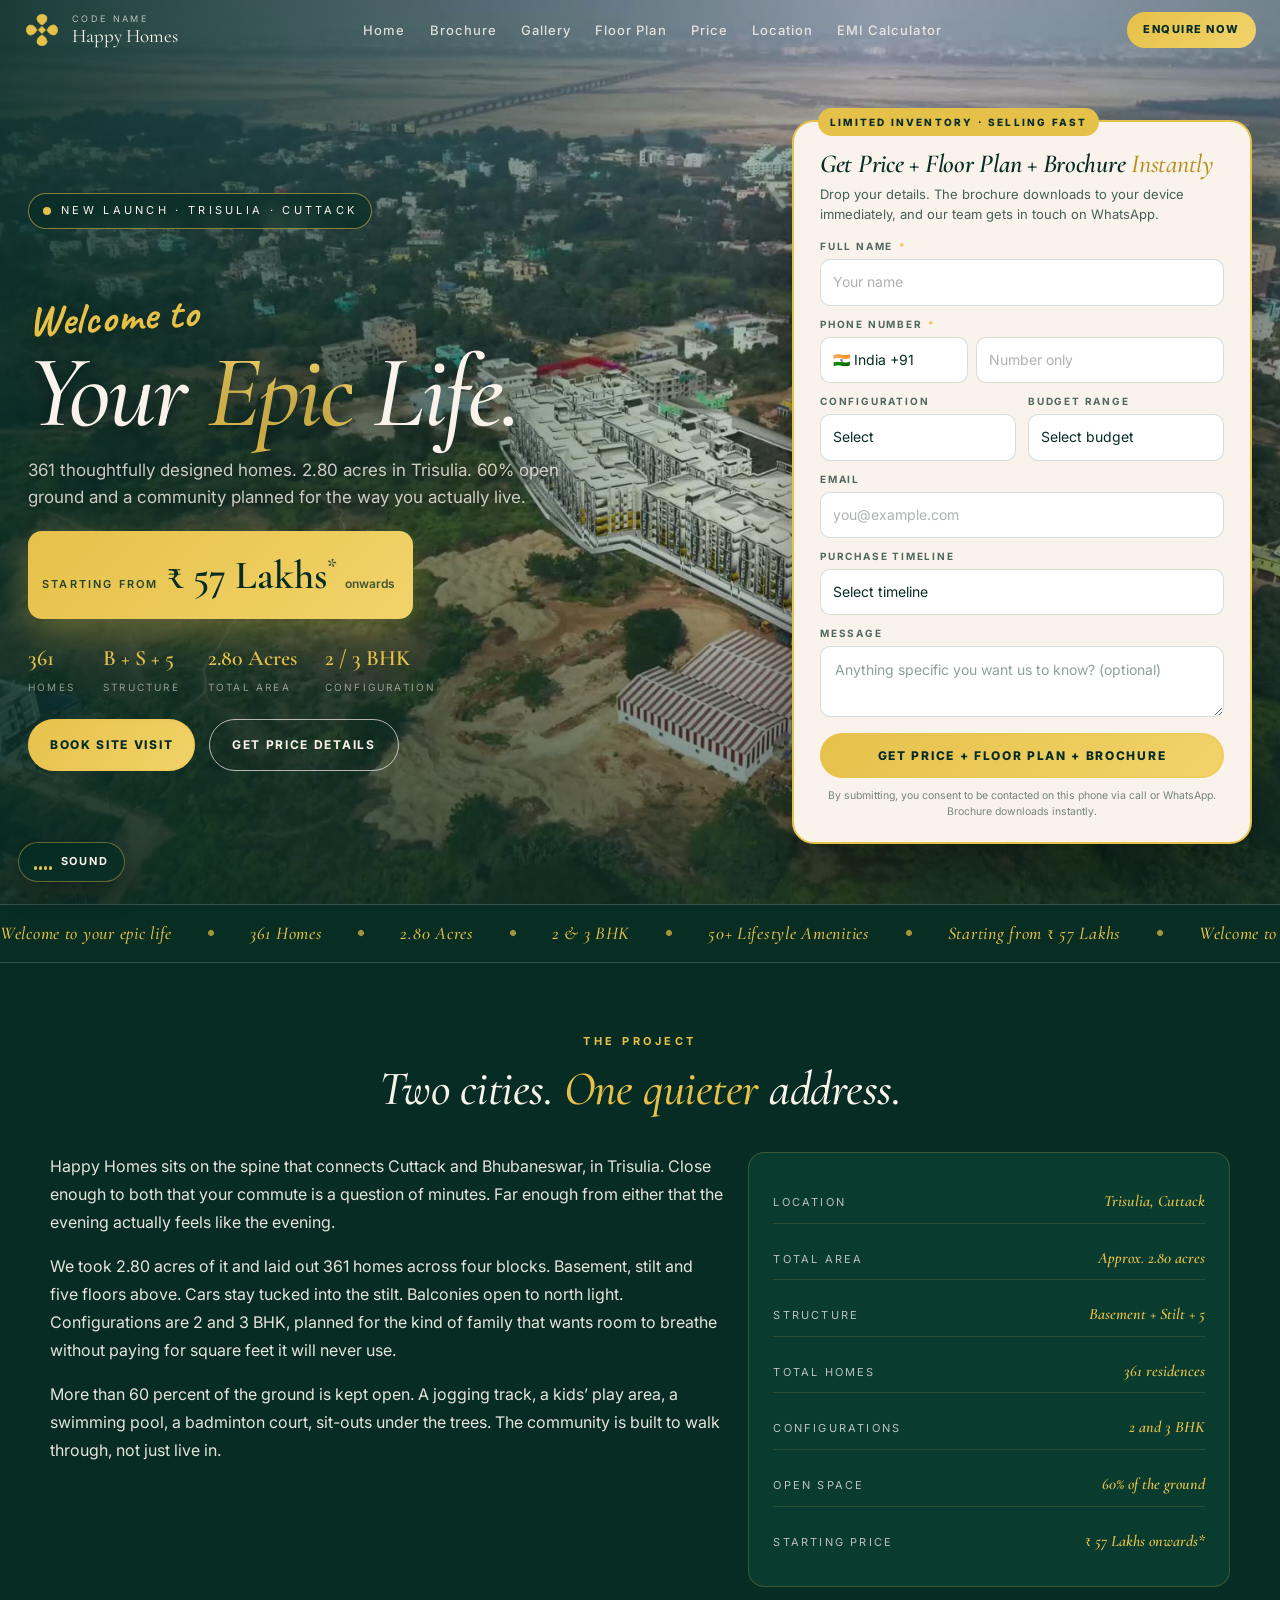
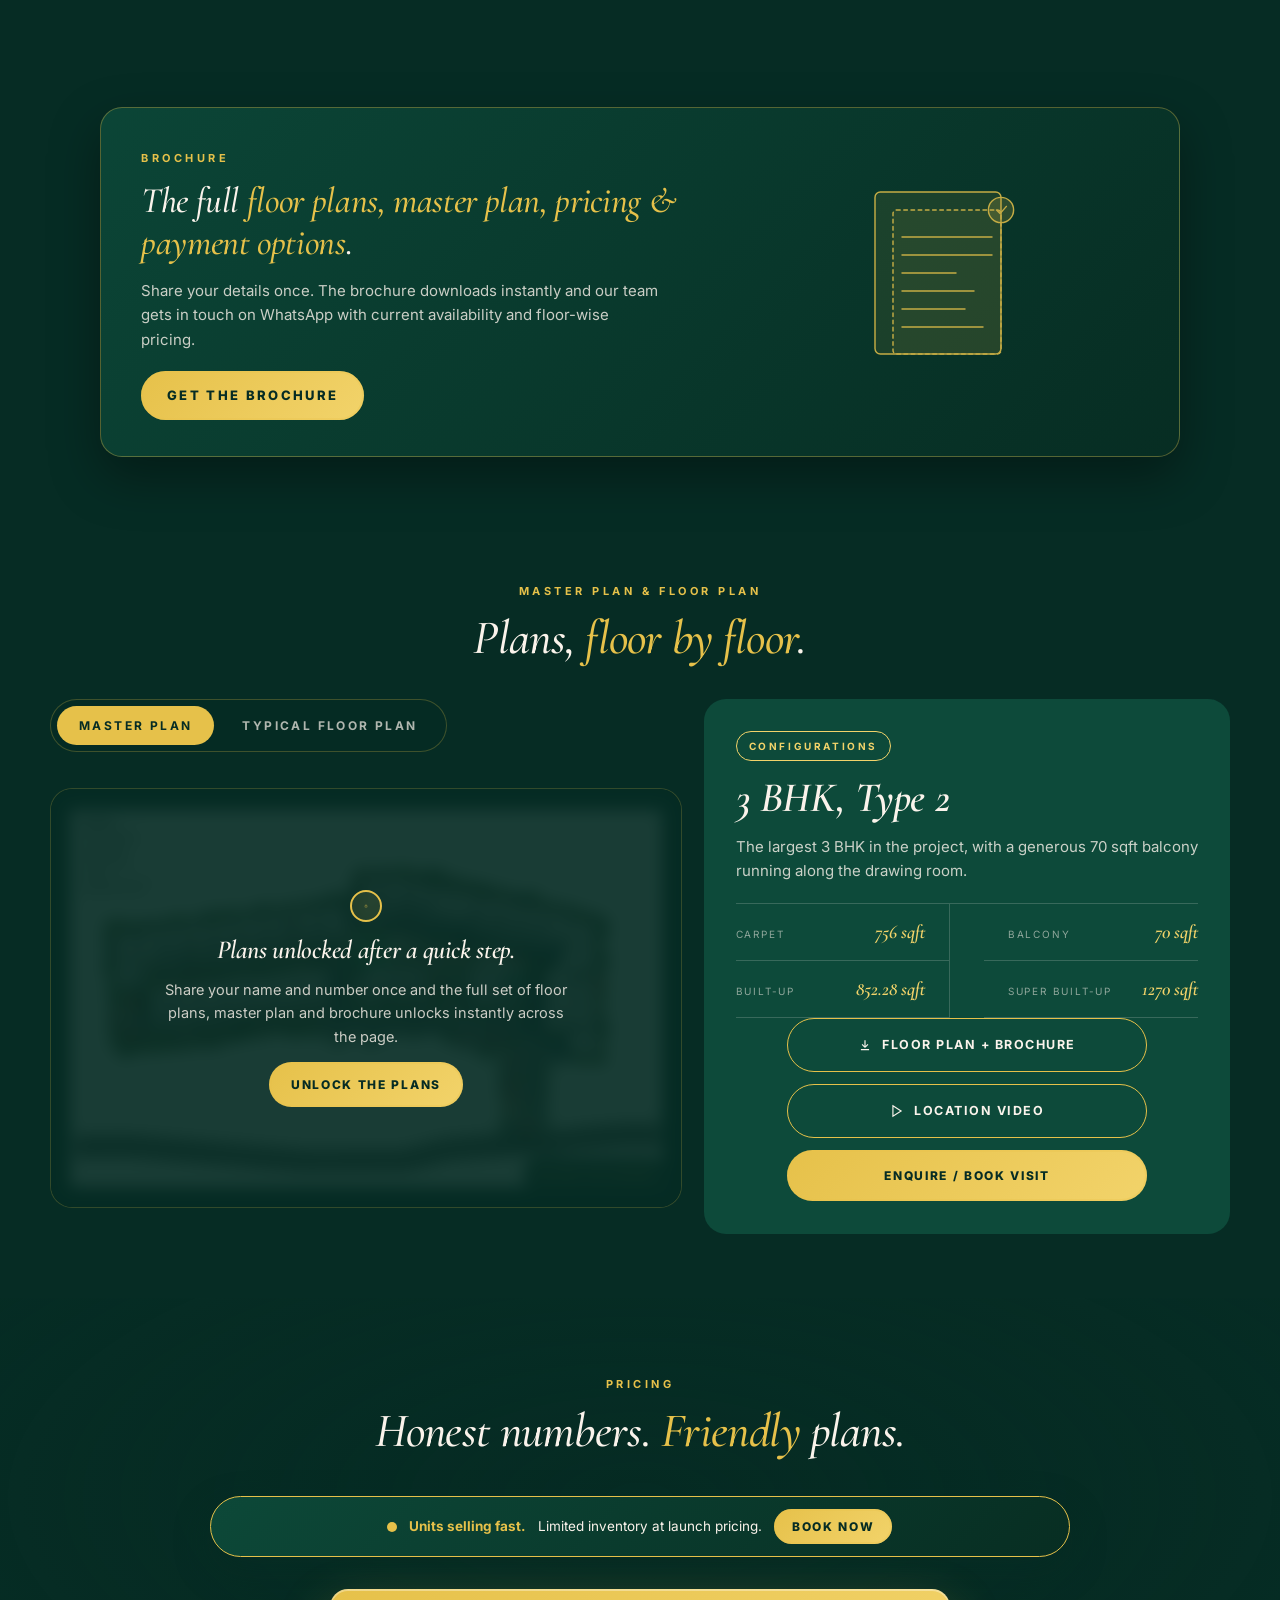
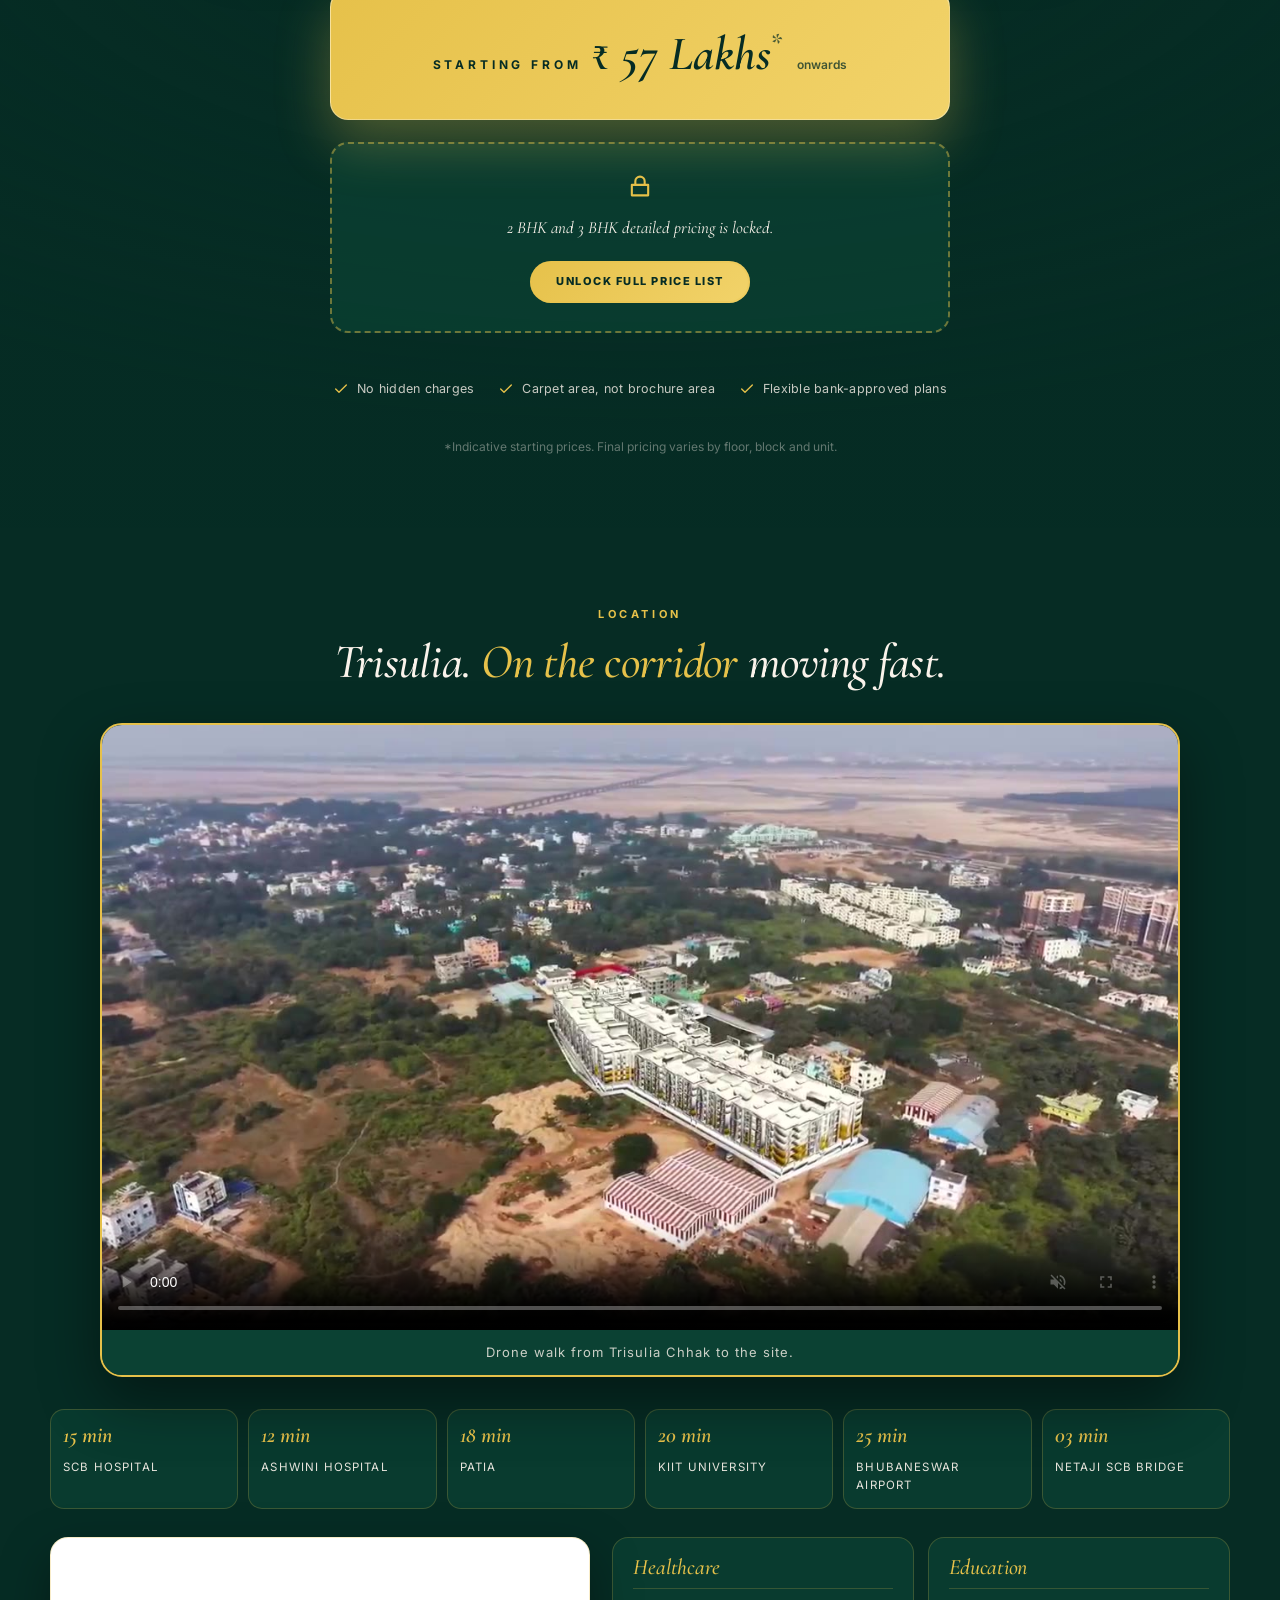
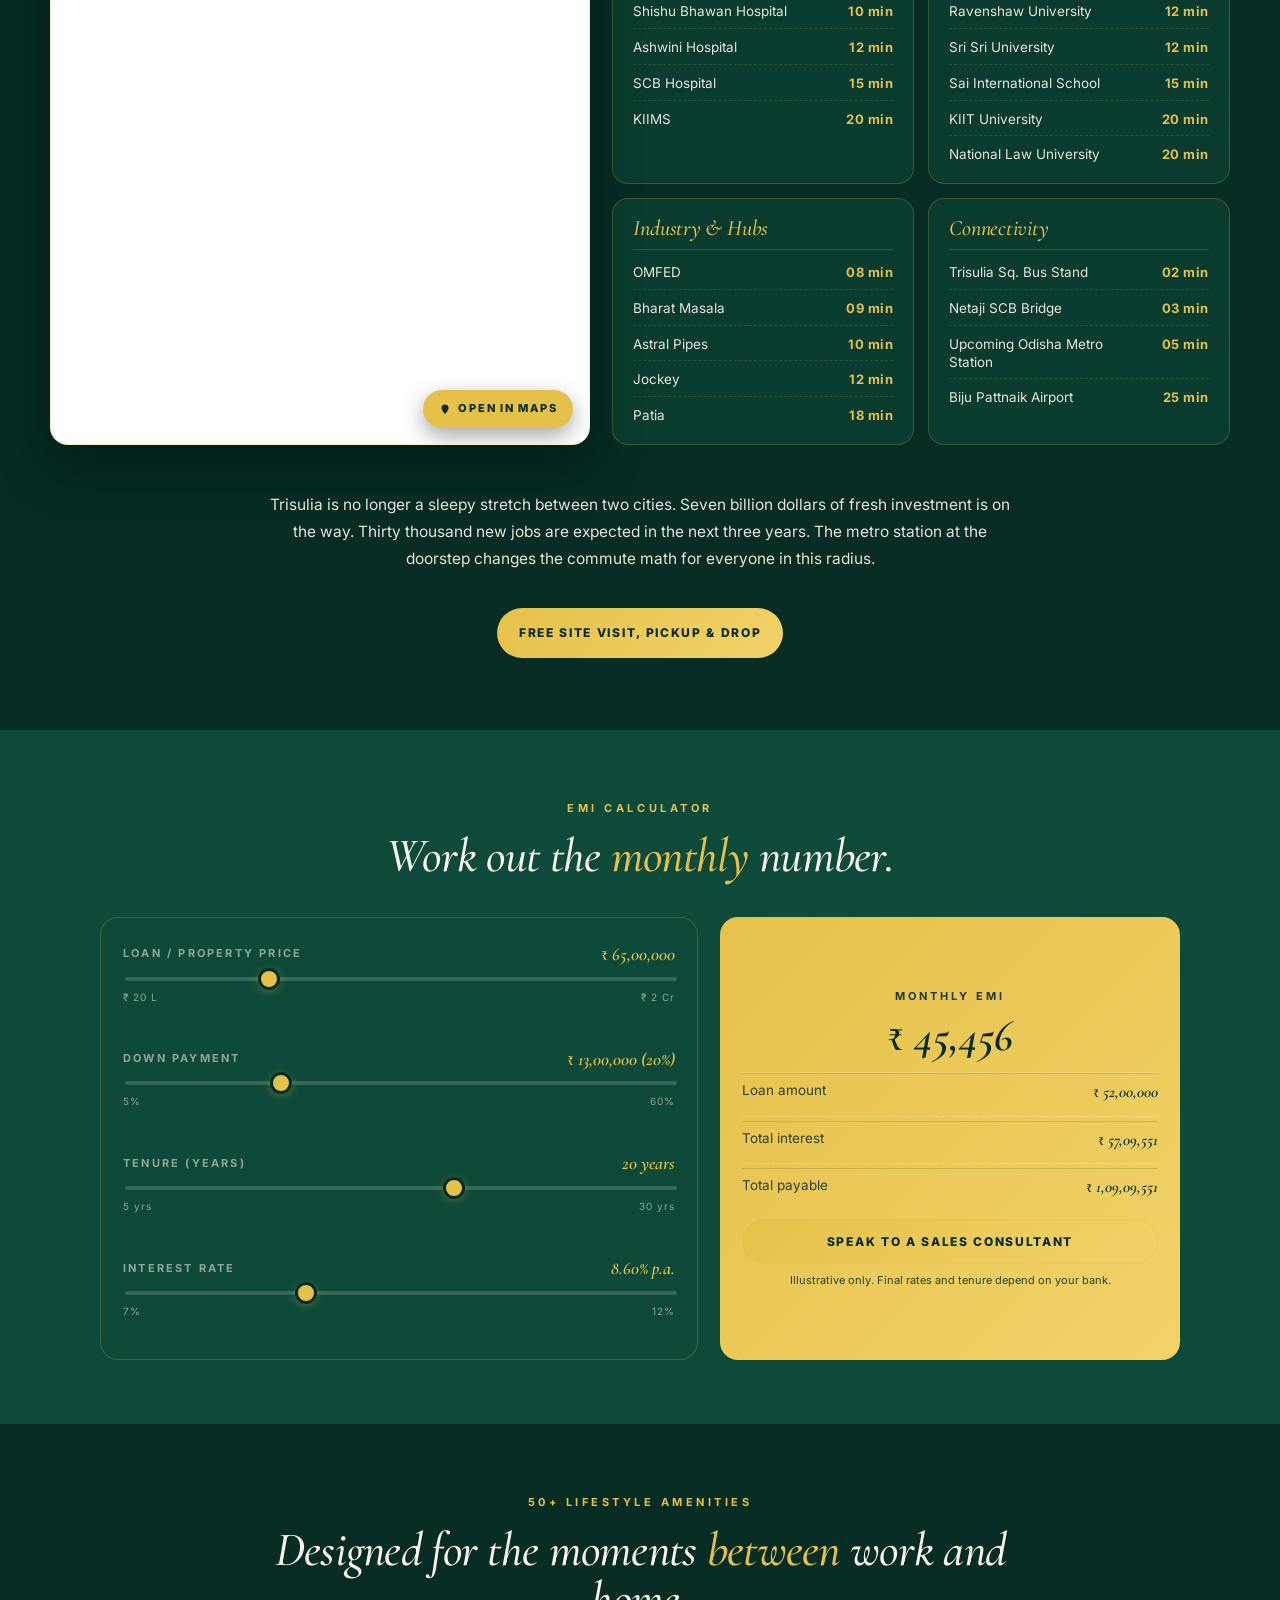
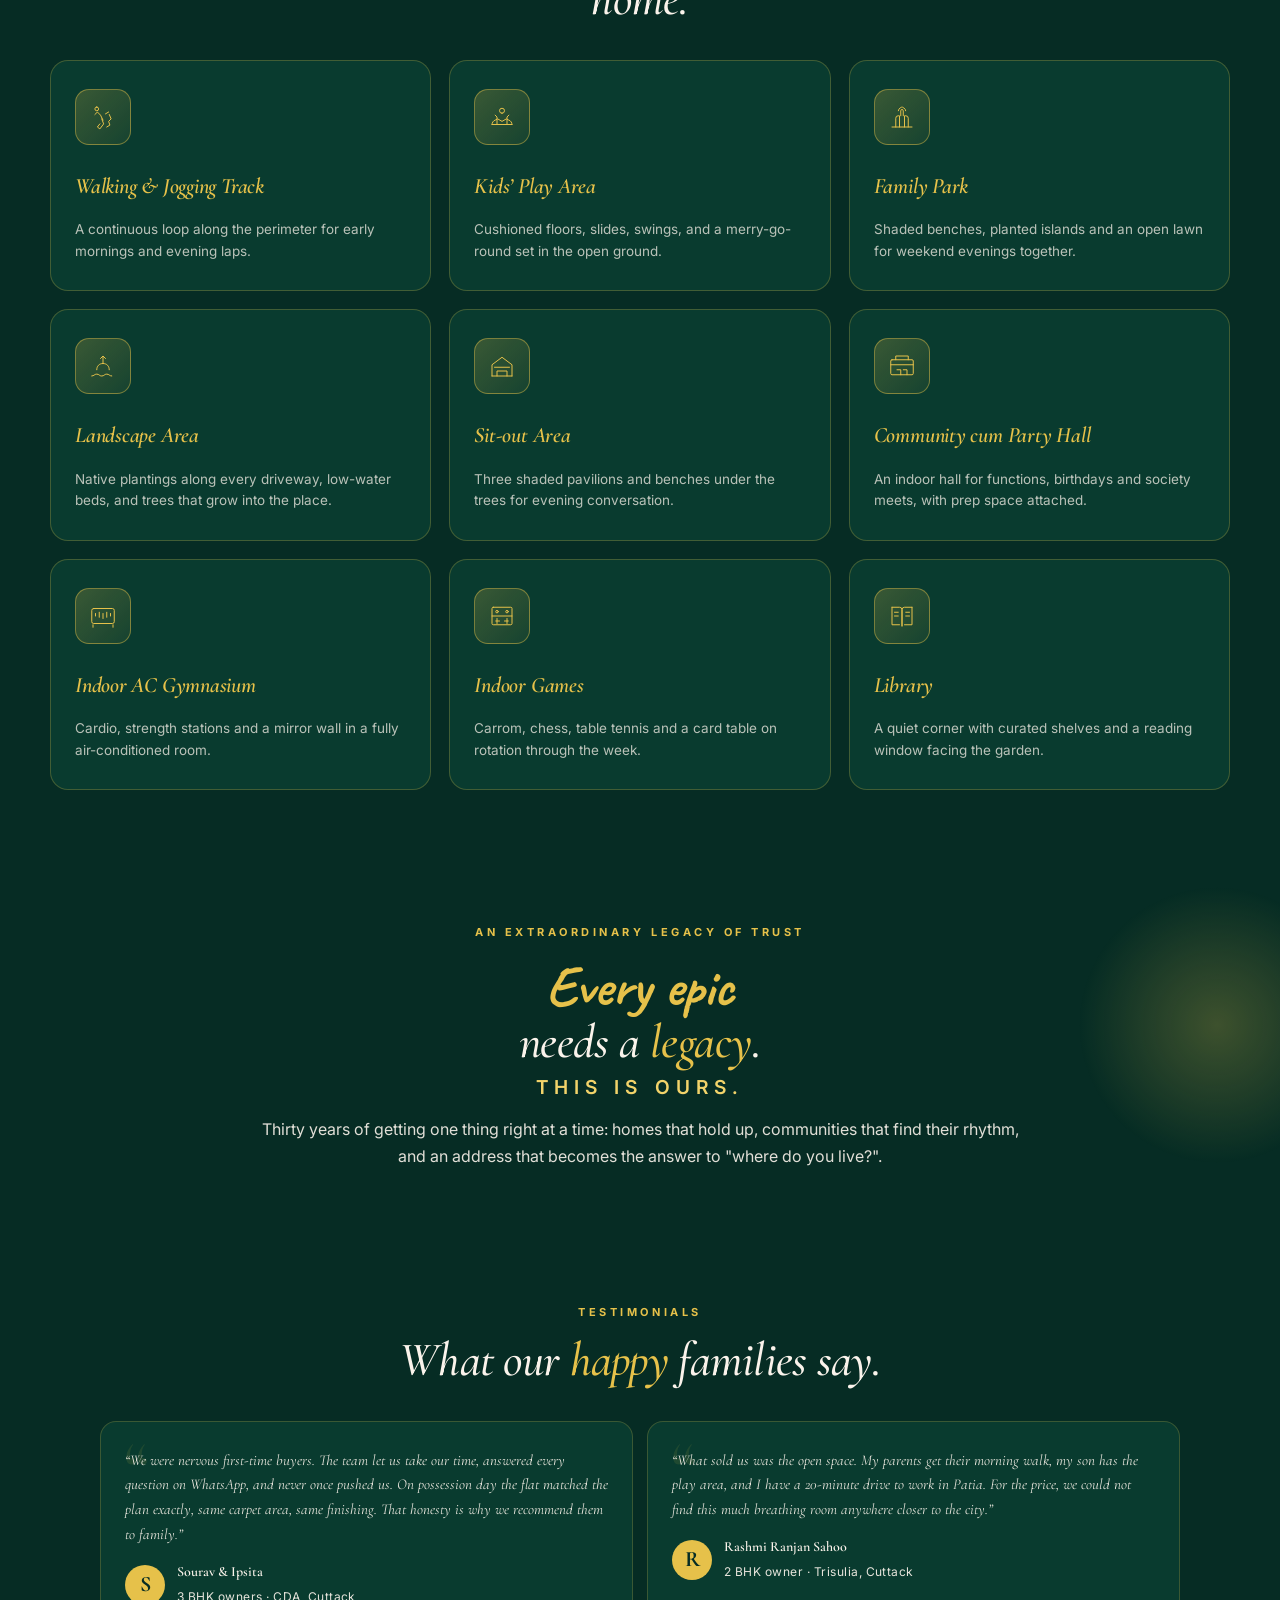
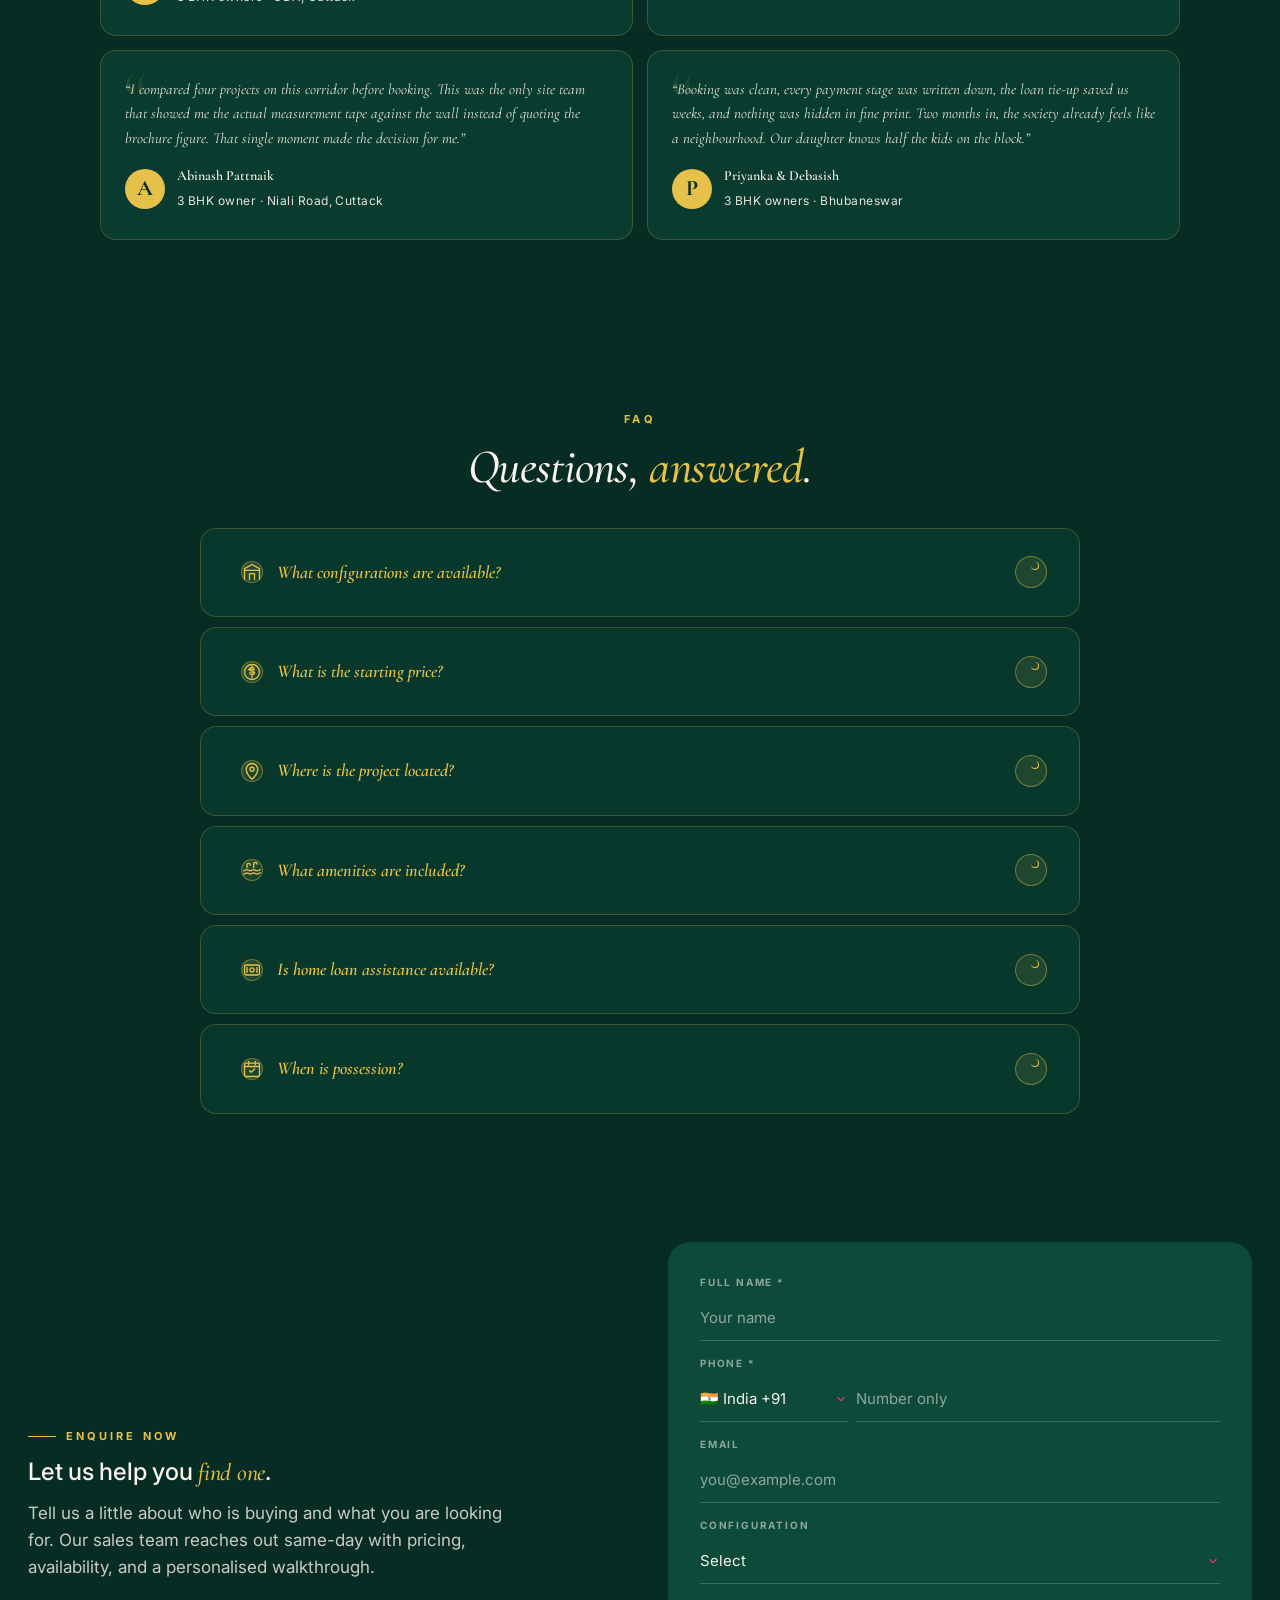
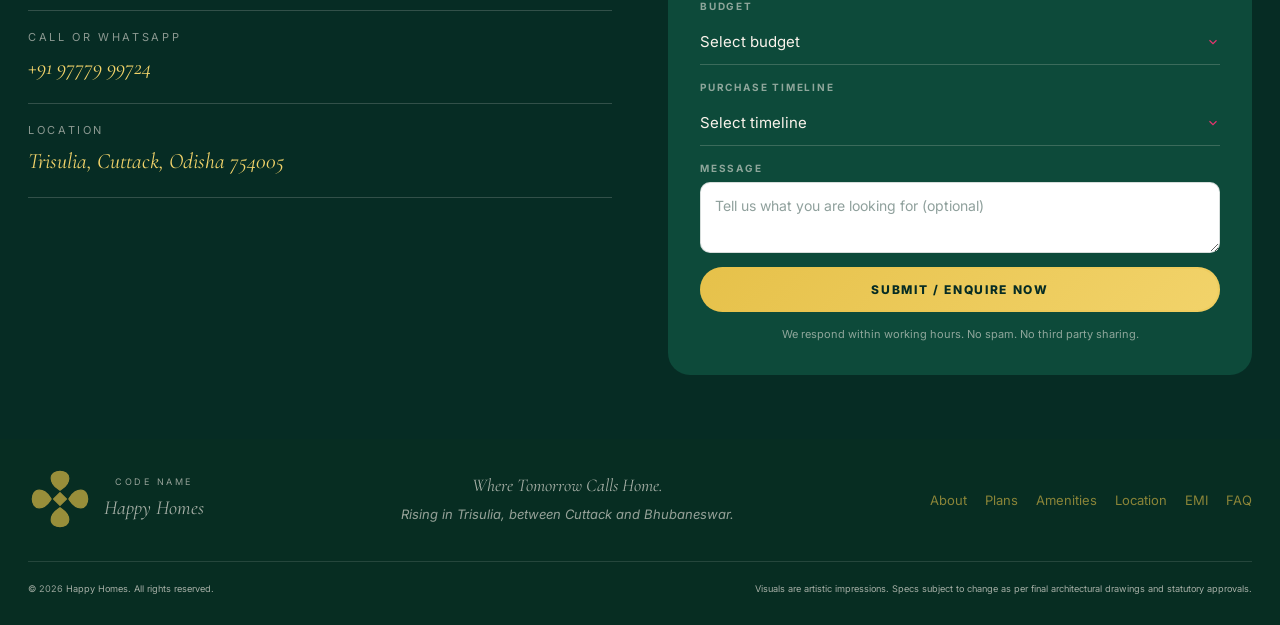
==== commit b7eb1e3e: "Add dedicated Brochure, Gallery and Floor Plan pages Each opens at its own URL (brochure.html/galler" ====
--- a/index.html
+++ b/index.html
@@ -149,8 +149,9 @@
     </a>
     <nav class="nav__menu" id="navMenu" aria-label="Primary">
       <a href="#top">Home</a>
-      <a href="#brochure">Brochure</a>
-      <a href="#plans">Floor Plan</a>
+      <a href="brochure.html">Brochure</a>
+      <a href="gallery.html">Gallery</a>
+      <a href="layout.html">Floor Plan</a>
       <a href="#pricing">Price</a>
       <a href="#location">Location</a>
       <a href="#emi">EMI Calculator</a>
@@ -345,7 +346,7 @@
             <span class="eyebrow">Brochure</span>
             <h2>The full <em>floor plans, master plan, pricing &amp; payment options</em>.</h2>
             <p>Share your details once. The brochure downloads instantly and our team gets in touch on WhatsApp with current availability and floor-wise pricing.</p>
-            <button class="btn btn--pink btn--pulse" data-open-modal><span>Get the Brochure</span></button>
+            <a class="btn btn--pink btn--pulse" href="brochure.html"><span>Get the Brochure</span></a>
           </div>
           <div class="brochure-card__art" aria-hidden="true">
             <svg viewBox="0 0 200 240" fill="none" stroke="currentColor" stroke-width="1.6" stroke-linejoin="round" stroke-linecap="round">
@@ -452,7 +453,7 @@
             </div>
 
             <div class="plans__cta">
-              <a href="assets/brochure.pdf" class="btn btn--outline btn--block" id="brochure" data-download-on-lead><svg viewBox="0 0 24 24" width="14" height="14" fill="none" stroke="currentColor" stroke-width="2"><path d="M12 4v12m0 0l-5-5m5 5l5-5M5 20h14"/></svg><span>Floor Plan + Brochure</span></a>
+              <a href="brochure.html" class="btn btn--outline btn--block"><svg viewBox="0 0 24 24" width="14" height="14" fill="none" stroke="currentColor" stroke-width="2"><path d="M12 4v12m0 0l-5-5m5 5l5-5M5 20h14"/></svg><span>Floor Plan + Brochure</span></a>
               <a href="#location" class="btn btn--outline btn--block"><svg viewBox="0 0 24 24" width="14" height="14" fill="none" stroke="currentColor" stroke-width="2"><polygon points="5,3 19,12 5,21"/></svg><span>Location Video</span></a>
               <button class="btn btn--pink btn--block btn--pulse" data-open-modal>Enquire / Book Visit</button>
             </div>
@@ -1083,7 +1084,7 @@
 
   <!-- MOBILE BOTTOM BAR (sticky footer with quick actions) -->
   <nav class="mobilebar" aria-label="Quick actions">
-    <a class="mobilebar__btn" href="assets/brochure.pdf" download="Happy-Homes-Brochure.pdf" aria-label="Download brochure">
+    <a class="mobilebar__btn" href="brochure.html" aria-label="Open brochure">
       <svg viewBox="0 0 24 24" width="20" height="20" fill="none" stroke="currentColor" stroke-width="1.8"><path d="M12 4v12m0 0l-5-5m5 5l5-5M5 20h14"/></svg><span>Brochure</span>
     </a>
     <a class="mobilebar__btn" href="tel:+919777999724" aria-label="Call">
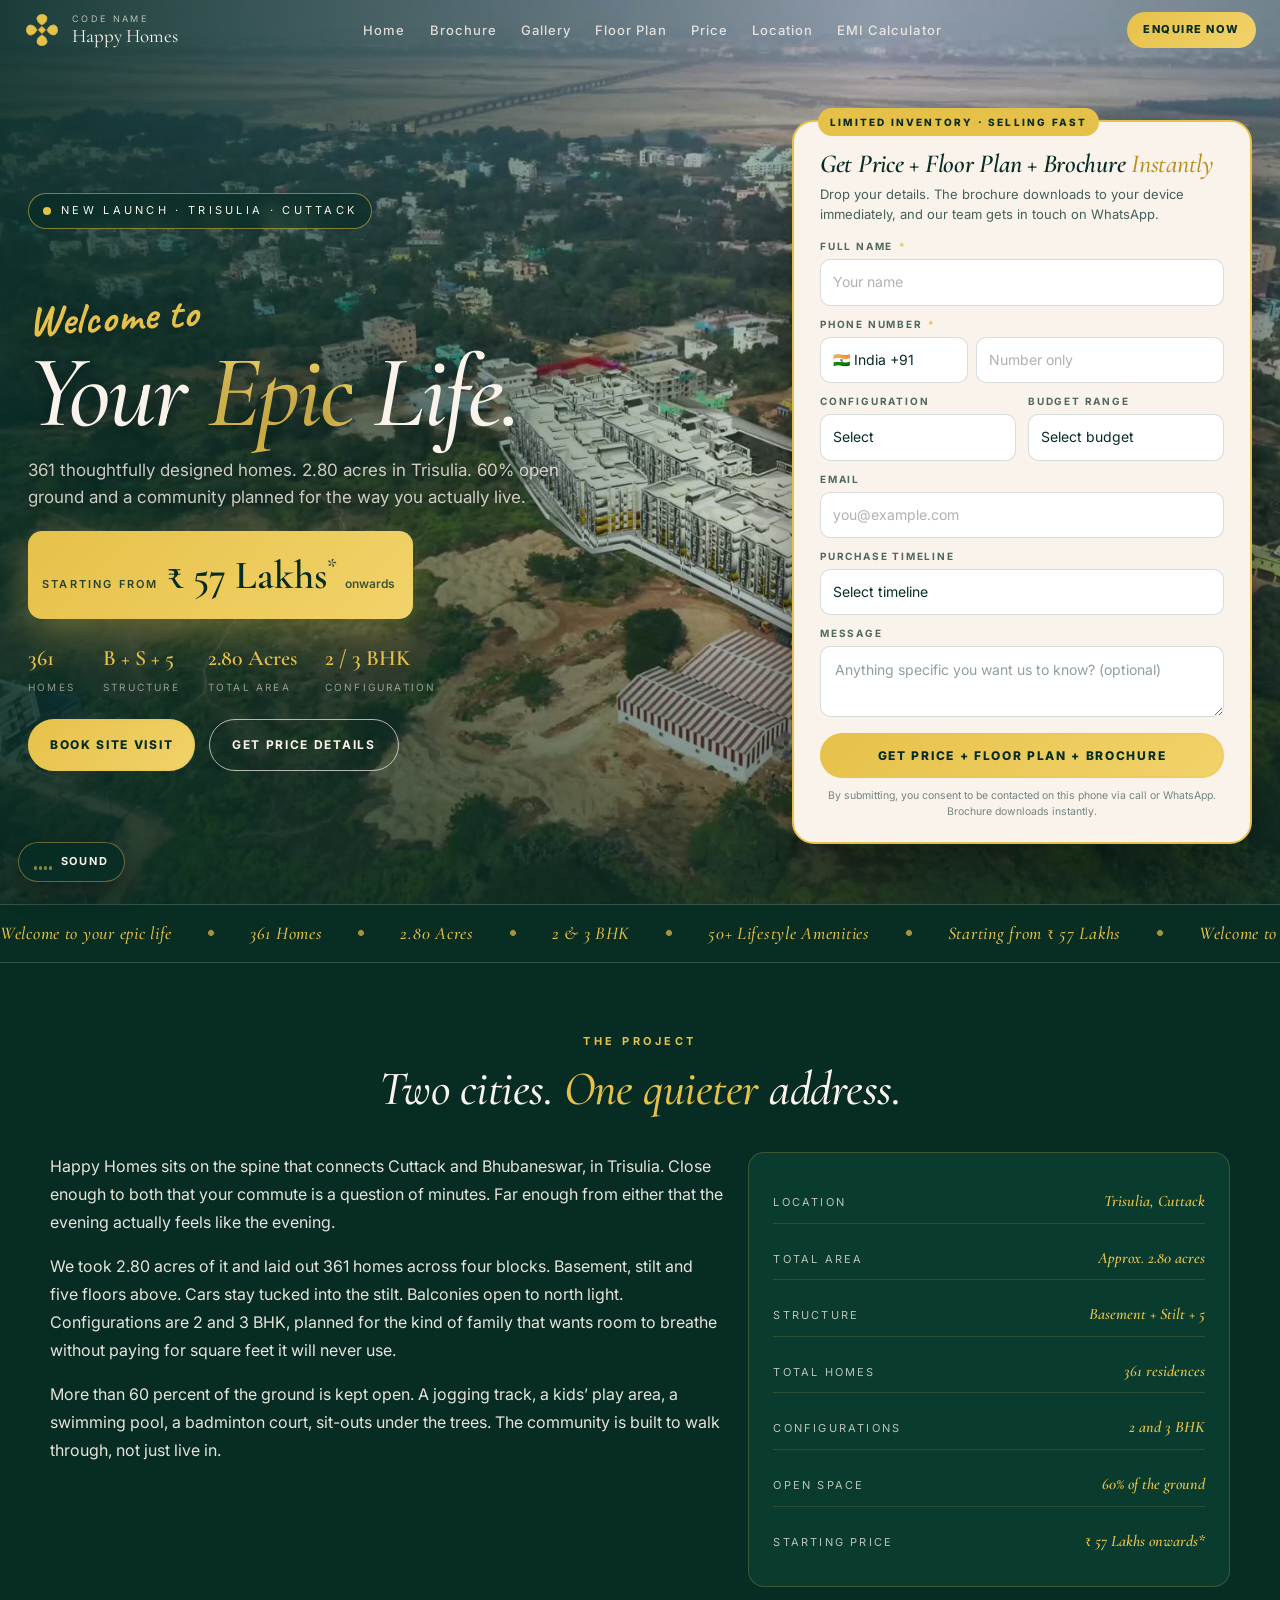
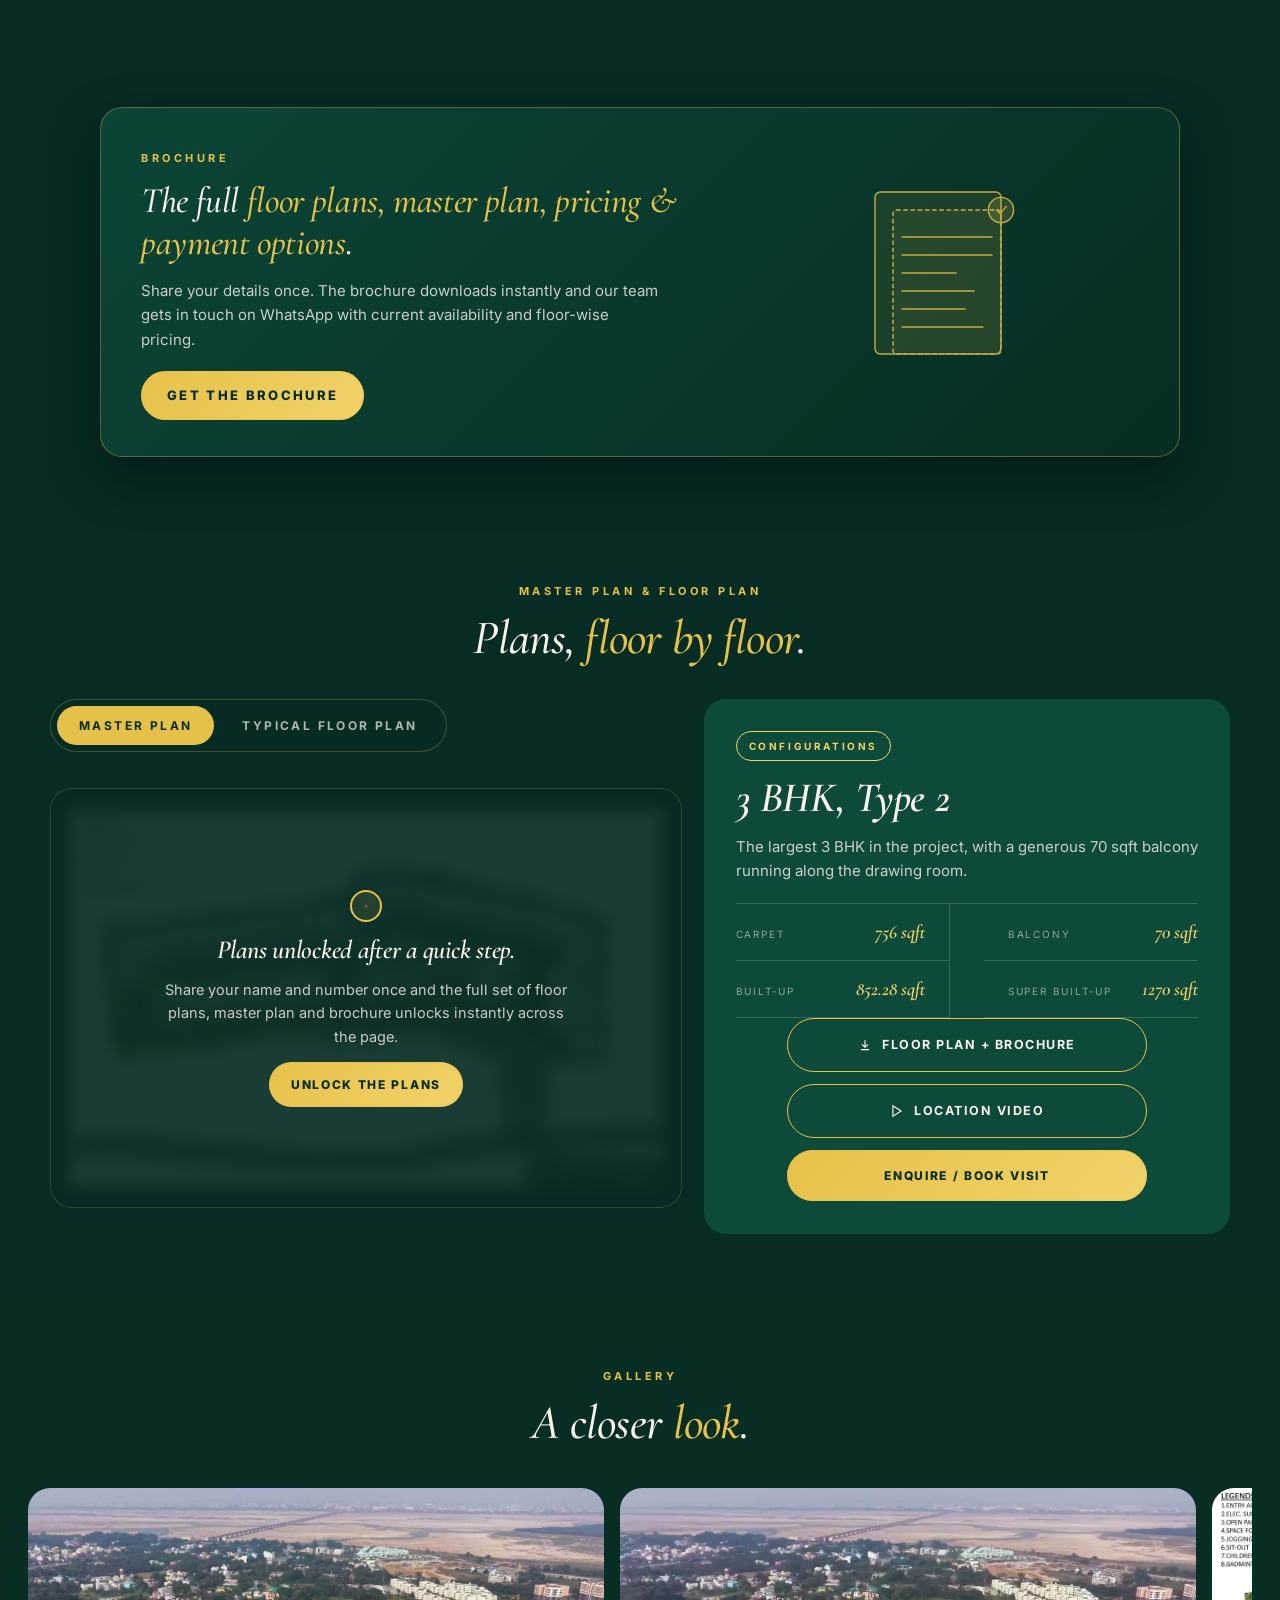
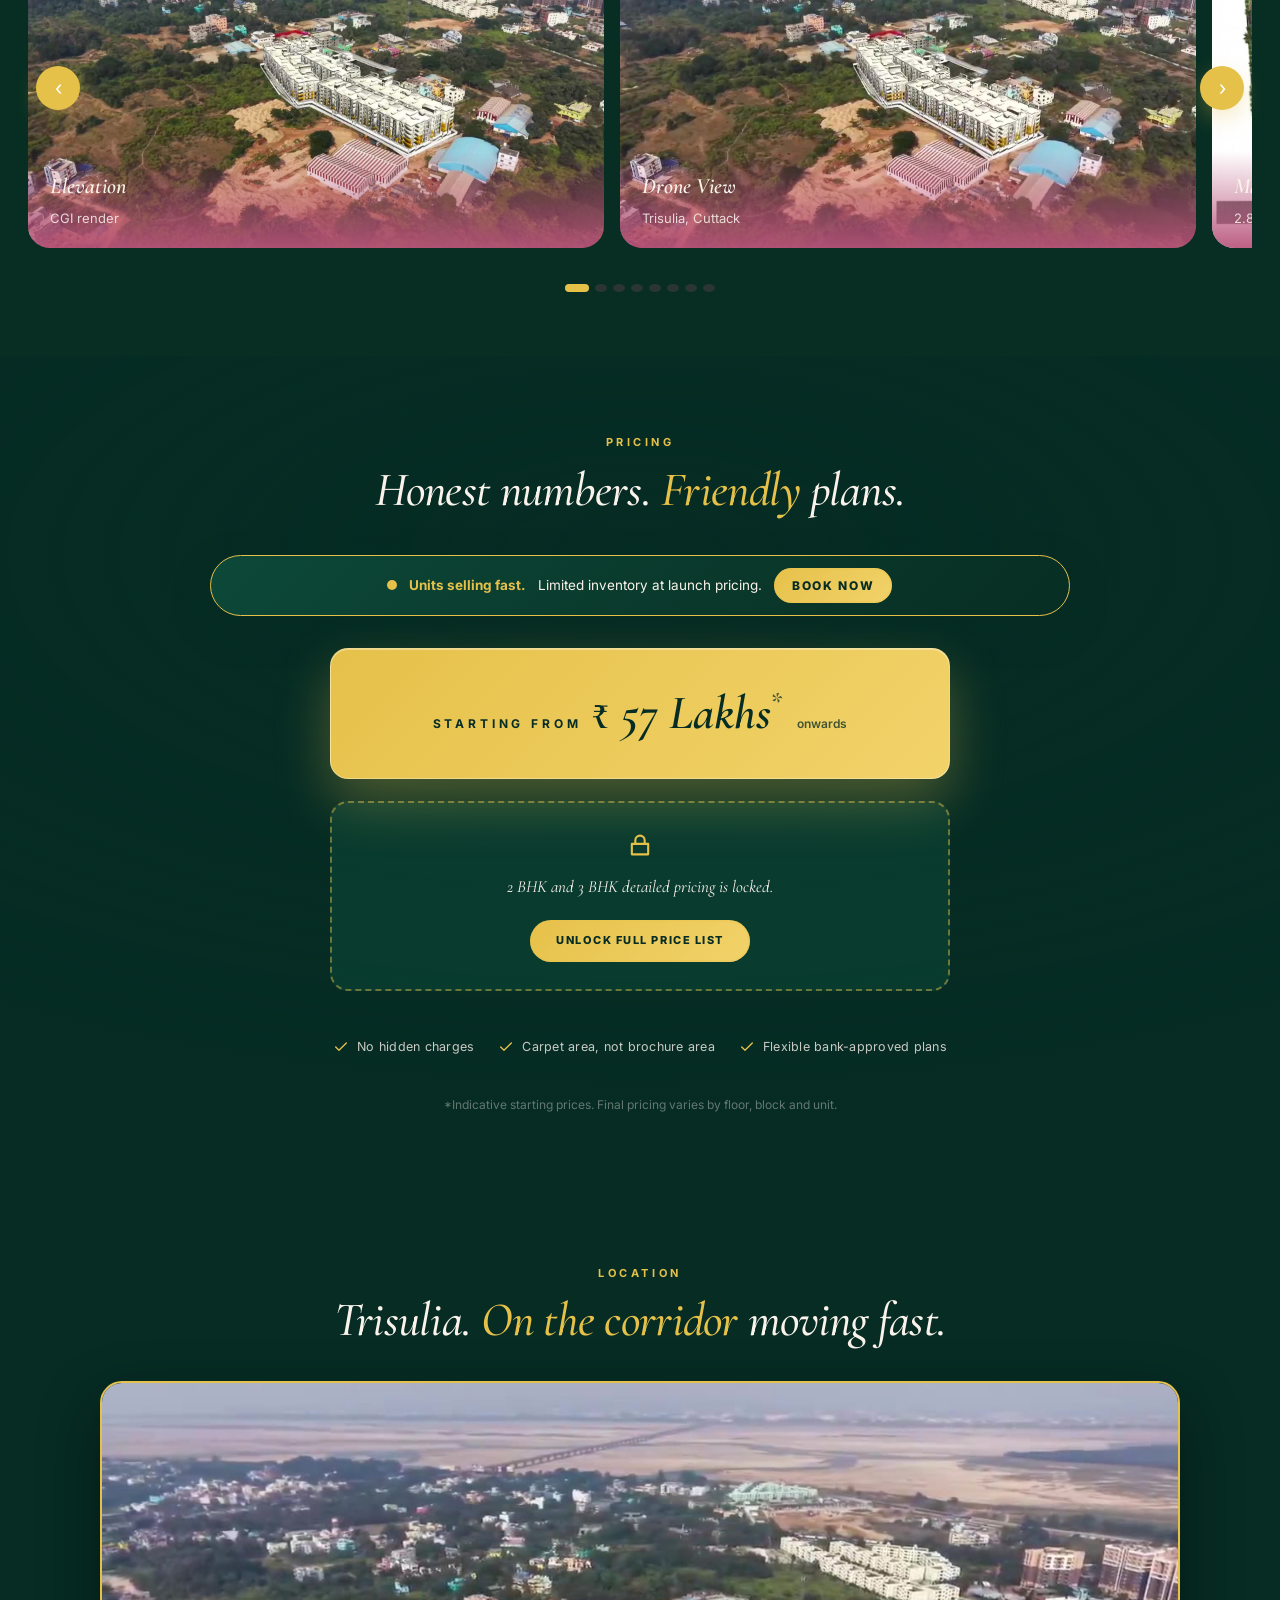
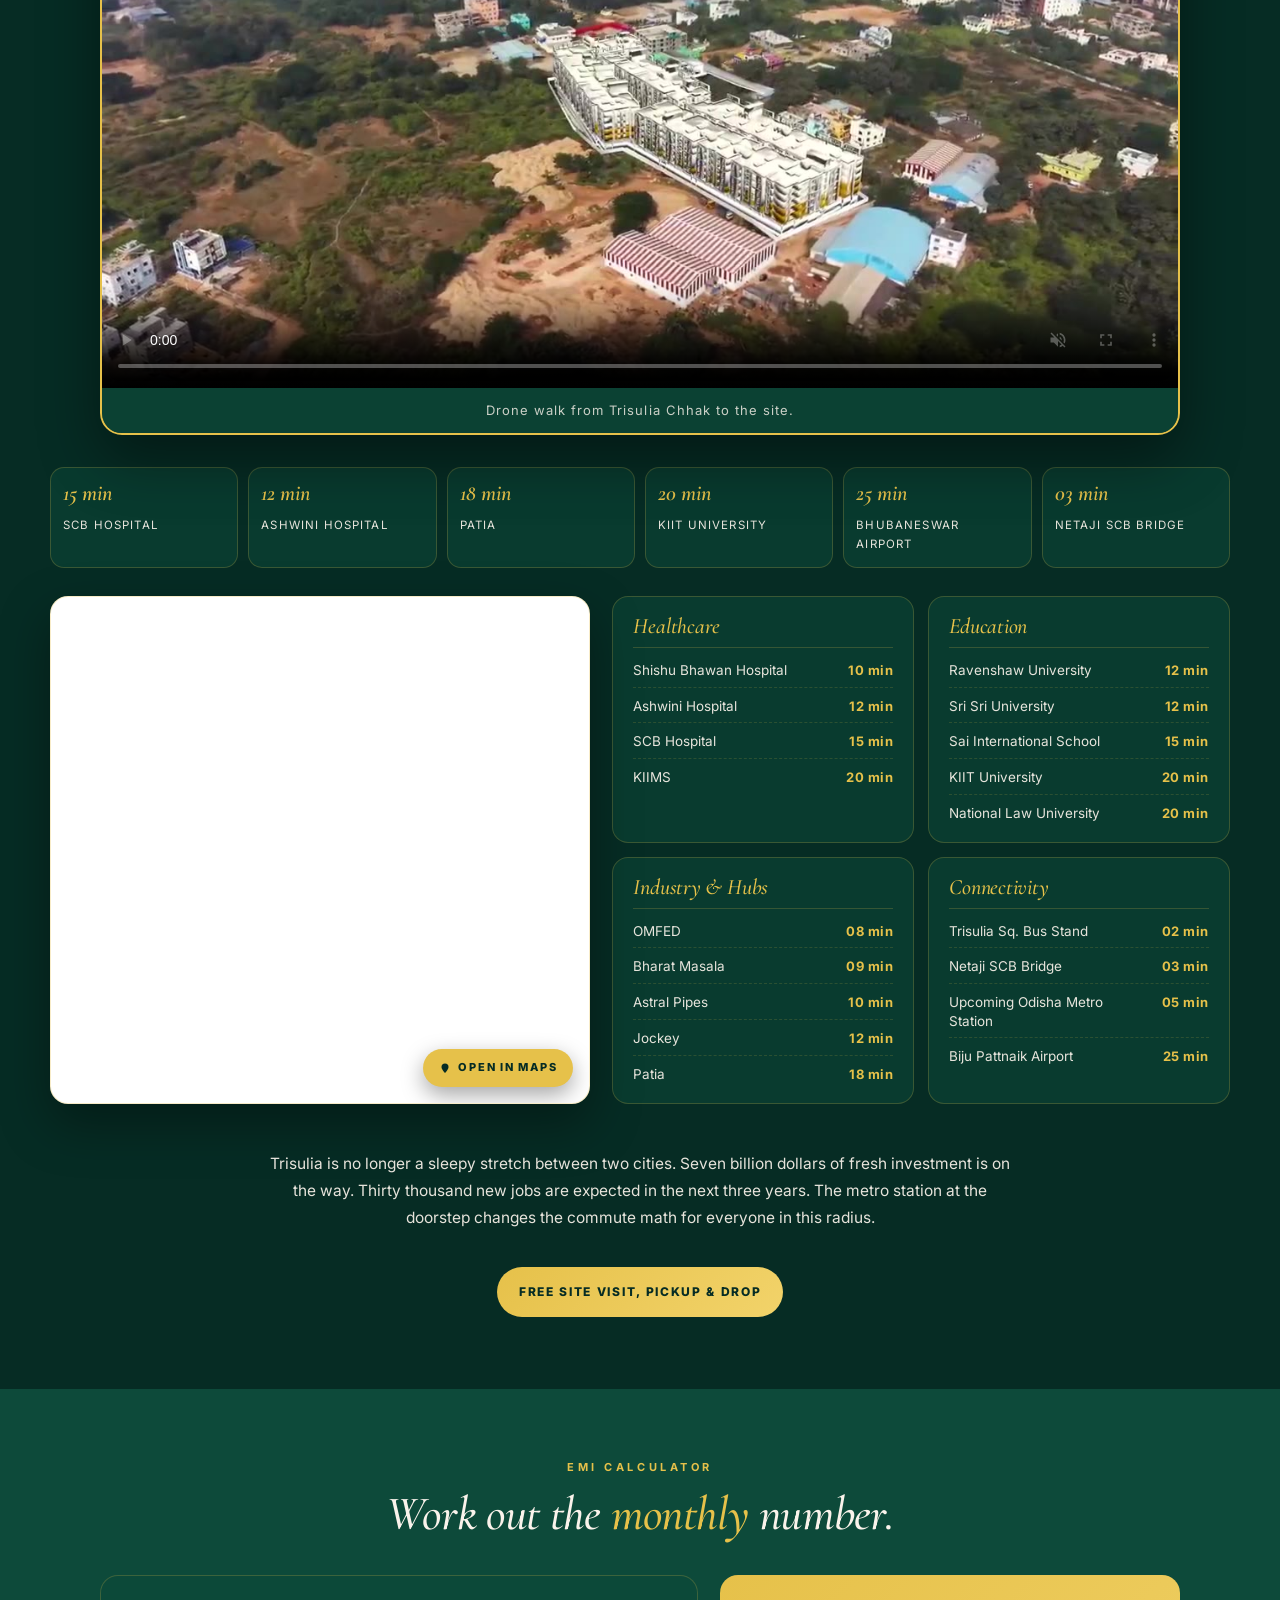
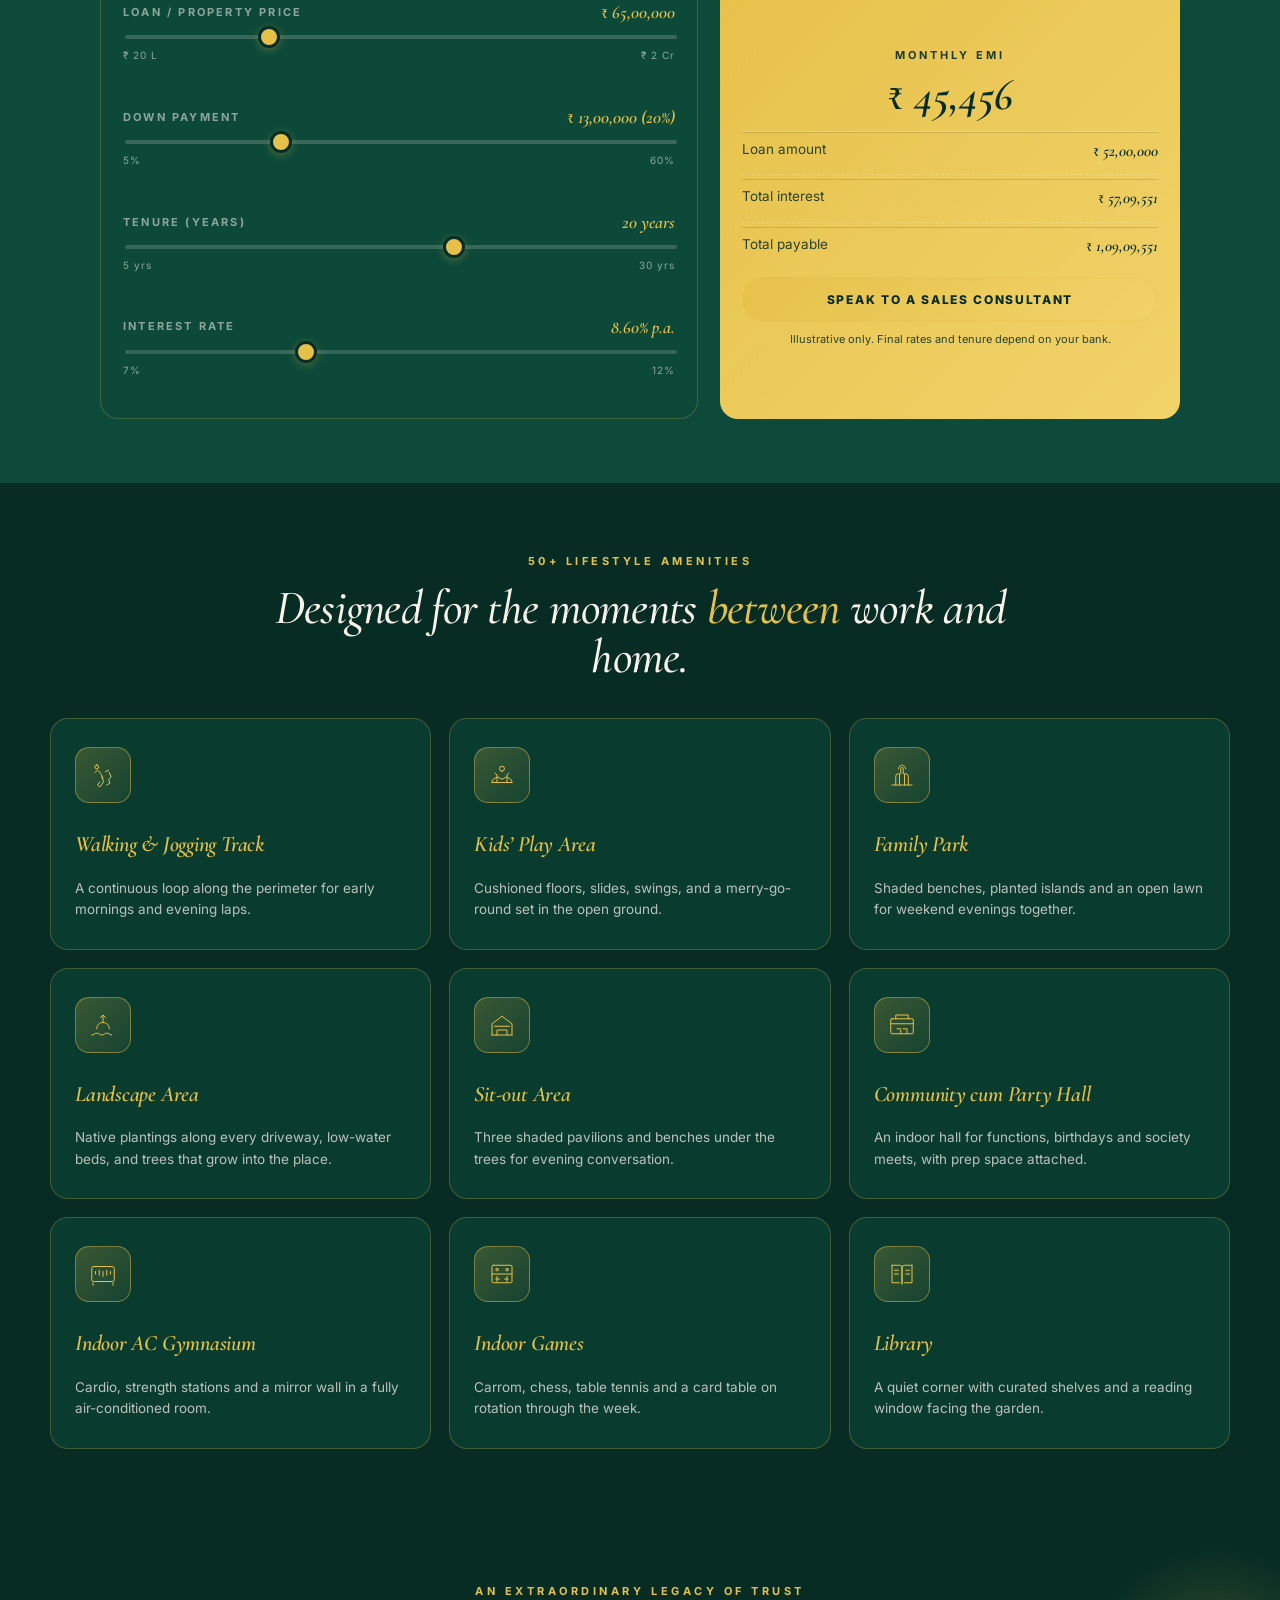
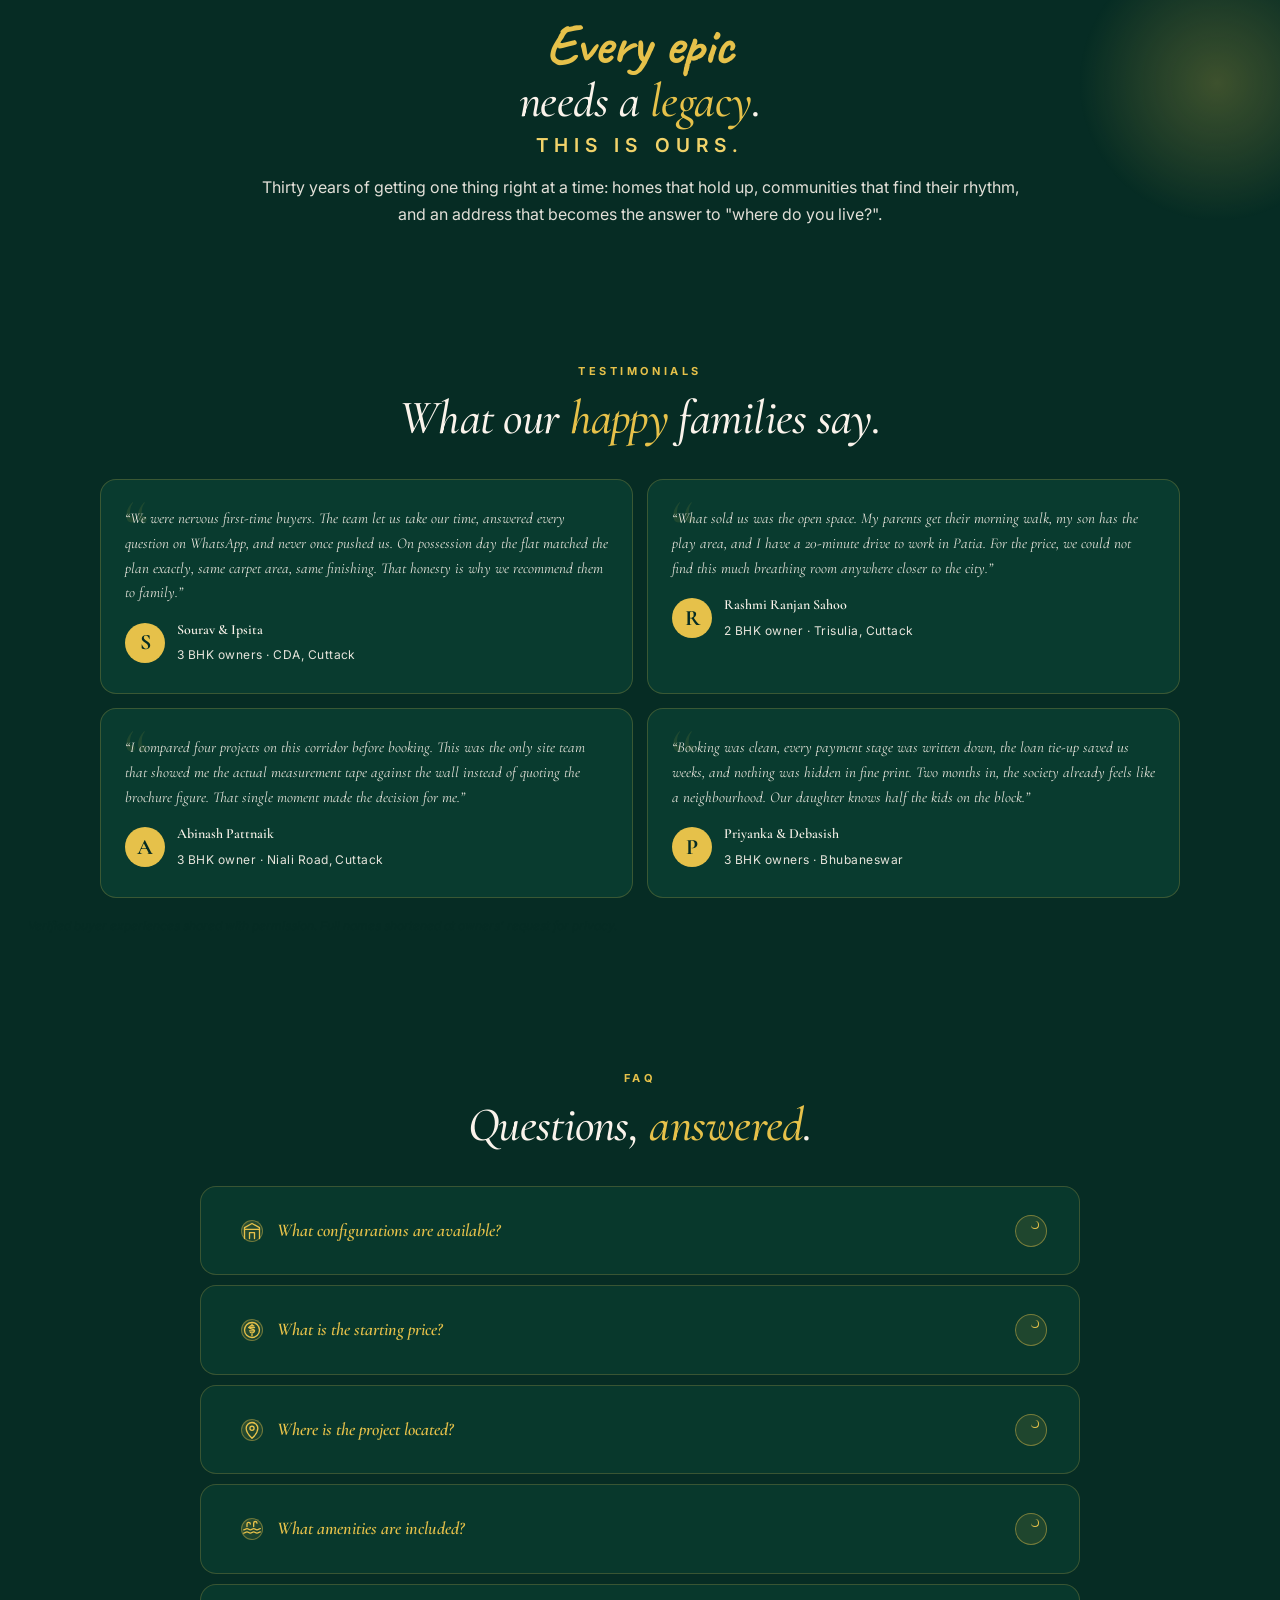
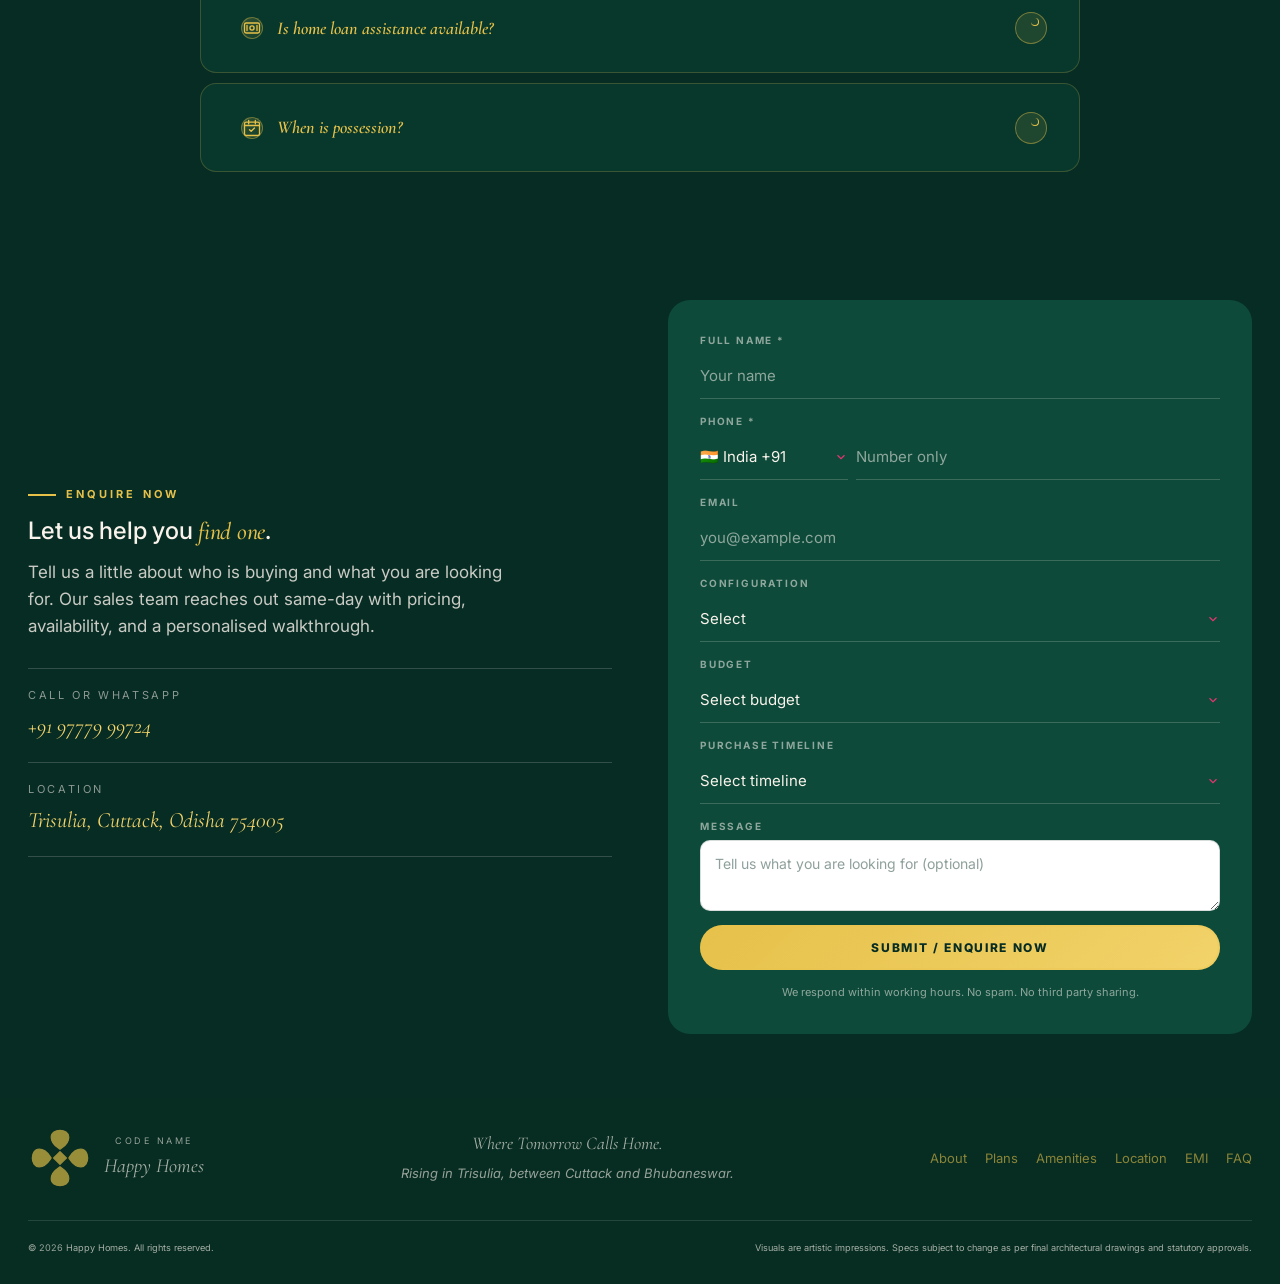
==== commit bfa64a30: "Make Gallery/Brochure/Floor Plan header links in-page anchors again Header nav now scrolls to #broch" ====
--- a/index.html
+++ b/index.html
@@ -149,9 +149,9 @@
     </a>
     <nav class="nav__menu" id="navMenu" aria-label="Primary">
       <a href="#top">Home</a>
-      <a href="brochure.html">Brochure</a>
-      <a href="gallery.html">Gallery</a>
-      <a href="layout.html">Floor Plan</a>
+      <a href="#brochure">Brochure</a>
+      <a href="#gallery">Gallery</a>
+      <a href="#plans">Floor Plan</a>
       <a href="#pricing">Price</a>
       <a href="#location">Location</a>
       <a href="#emi">EMI Calculator</a>
@@ -346,7 +346,7 @@
             <span class="eyebrow">Brochure</span>
             <h2>The full <em>floor plans, master plan, pricing &amp; payment options</em>.</h2>
             <p>Share your details once. The brochure downloads instantly and our team gets in touch on WhatsApp with current availability and floor-wise pricing.</p>
-            <a class="btn btn--pink btn--pulse" href="brochure.html"><span>Get the Brochure</span></a>
+            <button class="btn btn--pink btn--pulse" data-open-modal><span>Get the Brochure</span></button>
           </div>
           <div class="brochure-card__art" aria-hidden="true">
             <svg viewBox="0 0 200 240" fill="none" stroke="currentColor" stroke-width="1.6" stroke-linejoin="round" stroke-linecap="round">
@@ -453,7 +453,7 @@
             </div>
 
             <div class="plans__cta">
-              <a href="brochure.html" class="btn btn--outline btn--block"><svg viewBox="0 0 24 24" width="14" height="14" fill="none" stroke="currentColor" stroke-width="2"><path d="M12 4v12m0 0l-5-5m5 5l5-5M5 20h14"/></svg><span>Floor Plan + Brochure</span></a>
+              <a href="assets/brochure.pdf" class="btn btn--outline btn--block" data-download-on-lead><svg viewBox="0 0 24 24" width="14" height="14" fill="none" stroke="currentColor" stroke-width="2"><path d="M12 4v12m0 0l-5-5m5 5l5-5M5 20h14"/></svg><span>Floor Plan + Brochure</span></a>
               <a href="#location" class="btn btn--outline btn--block"><svg viewBox="0 0 24 24" width="14" height="14" fill="none" stroke="currentColor" stroke-width="2"><polygon points="5,3 19,12 5,21"/></svg><span>Location Video</span></a>
               <button class="btn btn--pink btn--block btn--pulse" data-open-modal>Enquire / Book Visit</button>
             </div>
@@ -462,6 +462,31 @@
       </div>
     </section>
 <!-- PRICING BAND -->
+    <!-- GALLERY -->
+    <section class="gallery" id="gallery">
+      <div class="container">
+        <div class="section-head">
+          <span class="eyebrow">Gallery</span>
+          <h2>A closer <em>look</em>.</h2>
+        </div>
+        <div class="carousel">
+          <div class="carousel__track" id="gallery-track">
+            <figure class="carousel__slide"><img src="assets/hero-poster.jpg" alt="Happy Homes elevation" loading="lazy" /><figcaption><b>Elevation</b><span>CGI render</span></figcaption></figure>
+            <figure class="carousel__slide"><img src="assets/drone-poster.jpg" alt="Drone view of Trisulia" loading="lazy" /><figcaption><b>Drone View</b><span>Trisulia, Cuttack</span></figcaption></figure>
+            <figure class="carousel__slide"><img src="assets/master-plan.jpg" alt="Master plan" loading="lazy" /><figcaption><b>Master Plan</b><span>2.80 acres</span></figcaption></figure>
+            <figure class="carousel__slide"><img src="assets/floor-2bhk-1.jpg" alt="2 BHK Type 1 floor plan" loading="lazy" /><figcaption><b>2 BHK</b><span>Type 1</span></figcaption></figure>
+            <figure class="carousel__slide"><img src="assets/floor-2bhk-2.jpg" alt="2 BHK Type 2 floor plan" loading="lazy" /><figcaption><b>2 BHK</b><span>Type 2</span></figcaption></figure>
+            <figure class="carousel__slide"><img src="assets/floor-3bhk-1.jpg" alt="3 BHK Type 1 floor plan" loading="lazy" /><figcaption><b>3 BHK</b><span>Type 1</span></figcaption></figure>
+            <figure class="carousel__slide"><img src="assets/floor-3bhk-2.jpg" alt="3 BHK Type 2 floor plan" loading="lazy" /><figcaption><b>3 BHK</b><span>Type 2</span></figcaption></figure>
+            <figure class="carousel__slide"><img src="assets/og.jpg" alt="Happy Homes" loading="lazy" /><figcaption><b>Happy Homes</b><span>Trisulia, Cuttack</span></figcaption></figure>
+          </div>
+          <button class="carousel__nav carousel__nav--prev" data-carousel-prev aria-label="Previous">&#8249;</button>
+          <button class="carousel__nav carousel__nav--next" data-carousel-next aria-label="Next">&#8250;</button>
+          <div class="carousel__dots" id="gallery-dots"></div>
+        </div>
+      </div>
+    </section>
+
     <section class="pricing" id="pricing">
       <canvas class="pricing__aurora" id="pricingAurora" aria-hidden="true"></canvas>
       <div class="container">
@@ -1084,7 +1109,7 @@
 
   <!-- MOBILE BOTTOM BAR (sticky footer with quick actions) -->
   <nav class="mobilebar" aria-label="Quick actions">
-    <a class="mobilebar__btn" href="brochure.html" aria-label="Open brochure">
+    <a class="mobilebar__btn" href="assets/brochure.pdf" download="Happy-Homes-Brochure.pdf" aria-label="Download brochure">
       <svg viewBox="0 0 24 24" width="20" height="20" fill="none" stroke="currentColor" stroke-width="1.8"><path d="M12 4v12m0 0l-5-5m5 5l5-5M5 20h14"/></svg><span>Brochure</span>
     </a>
     <a class="mobilebar__btn" href="tel:+919777999724" aria-label="Call">
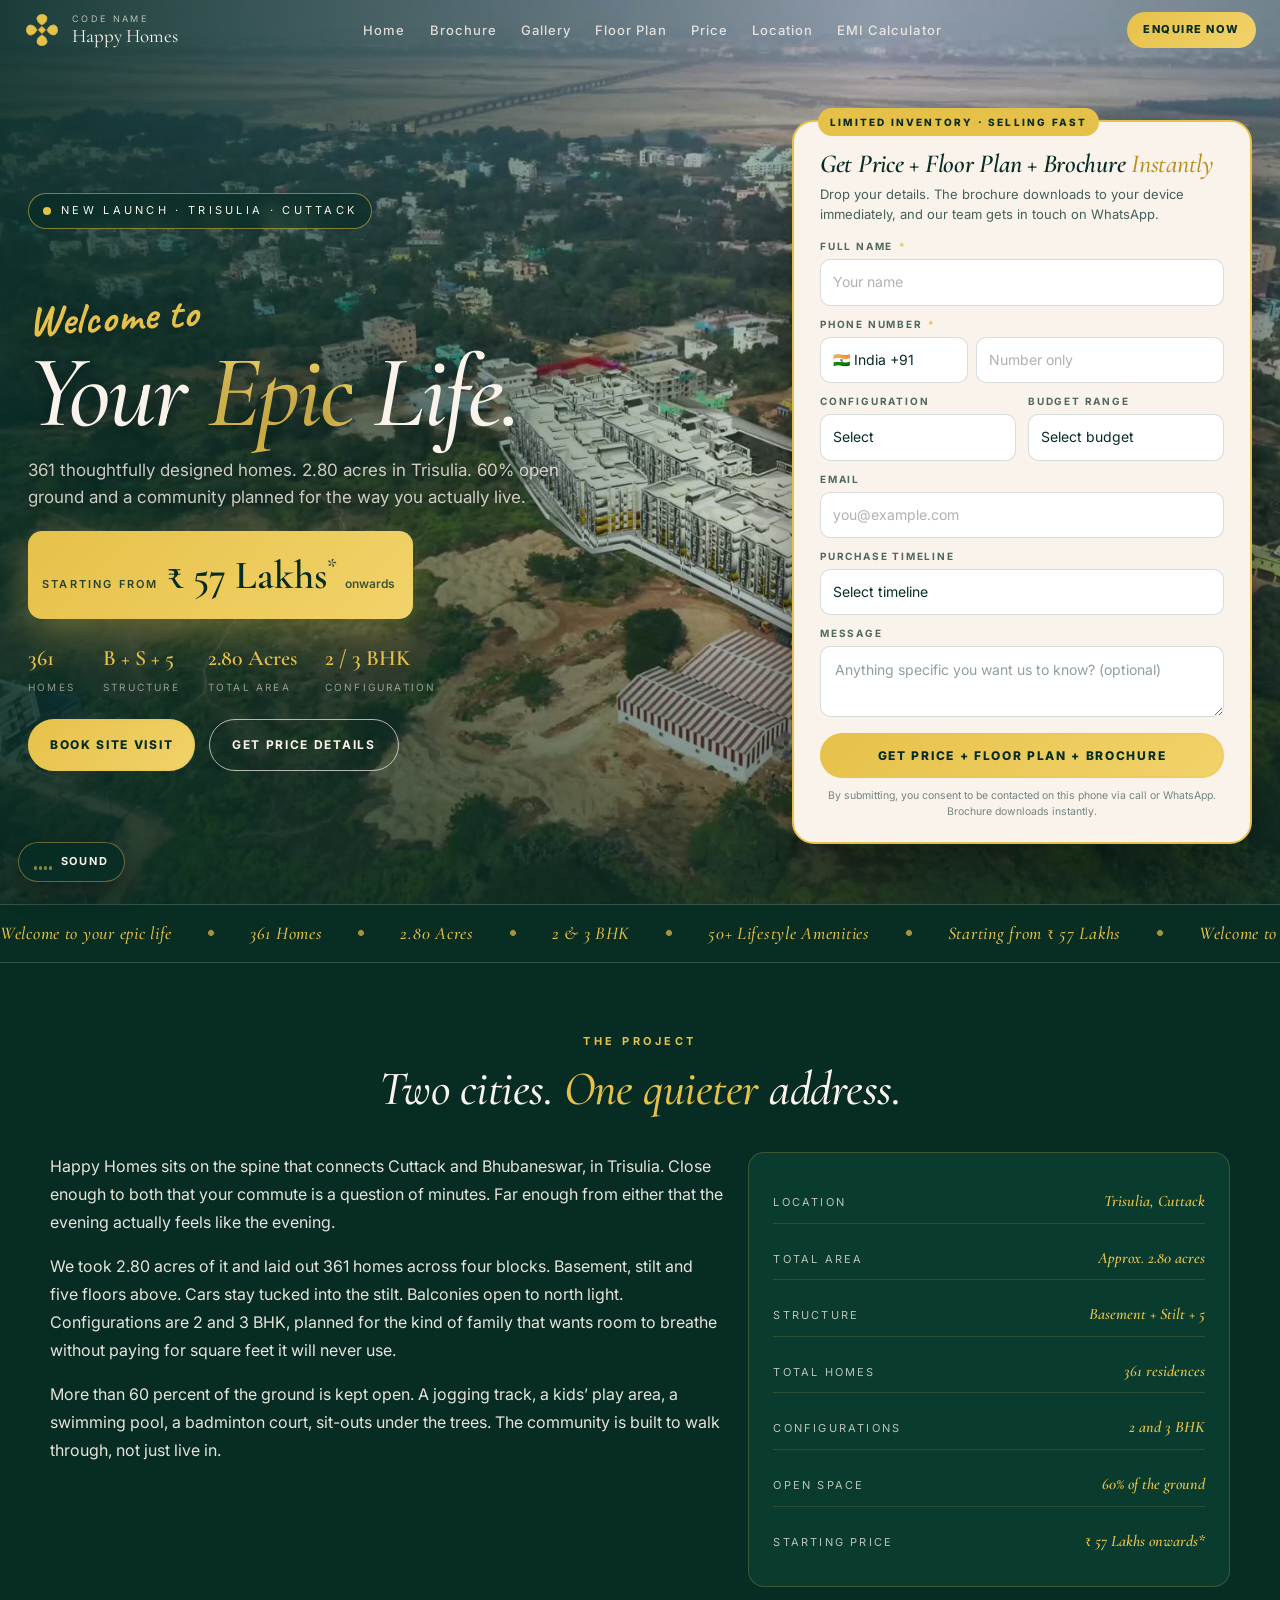
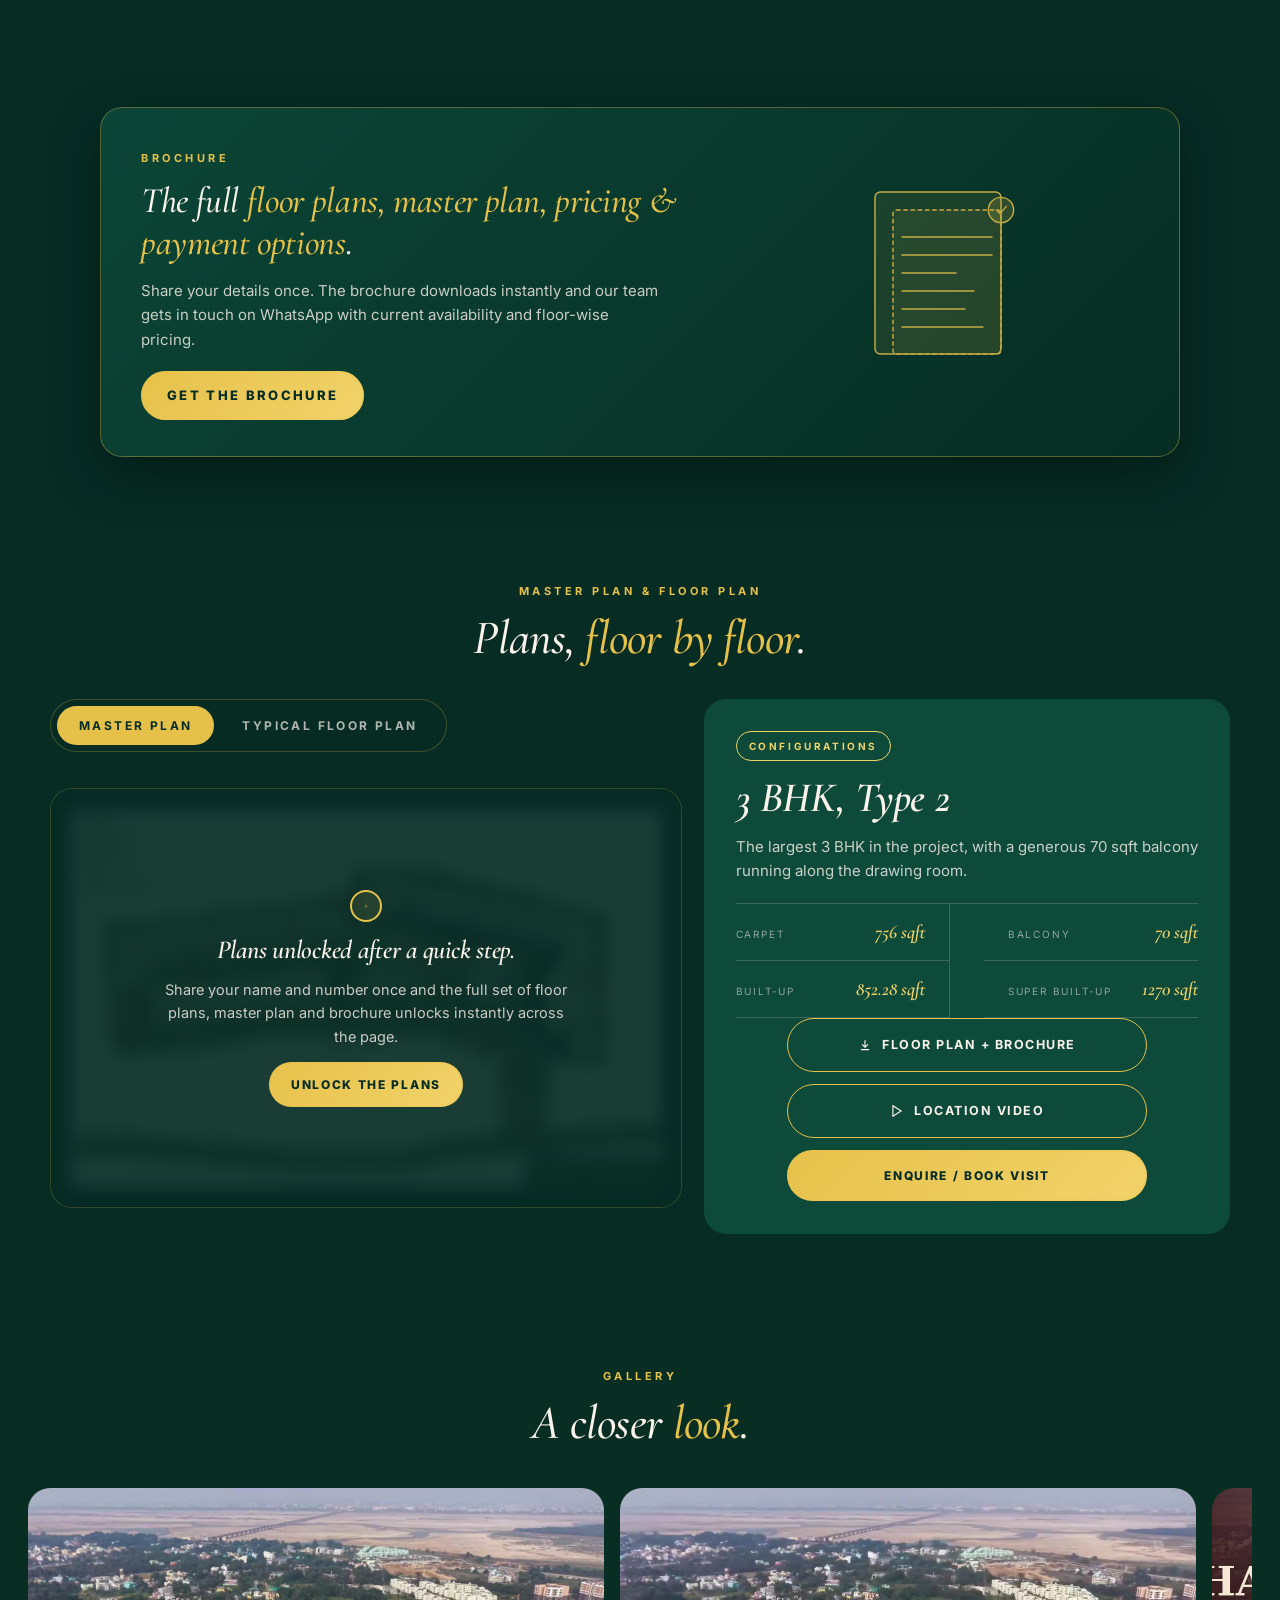
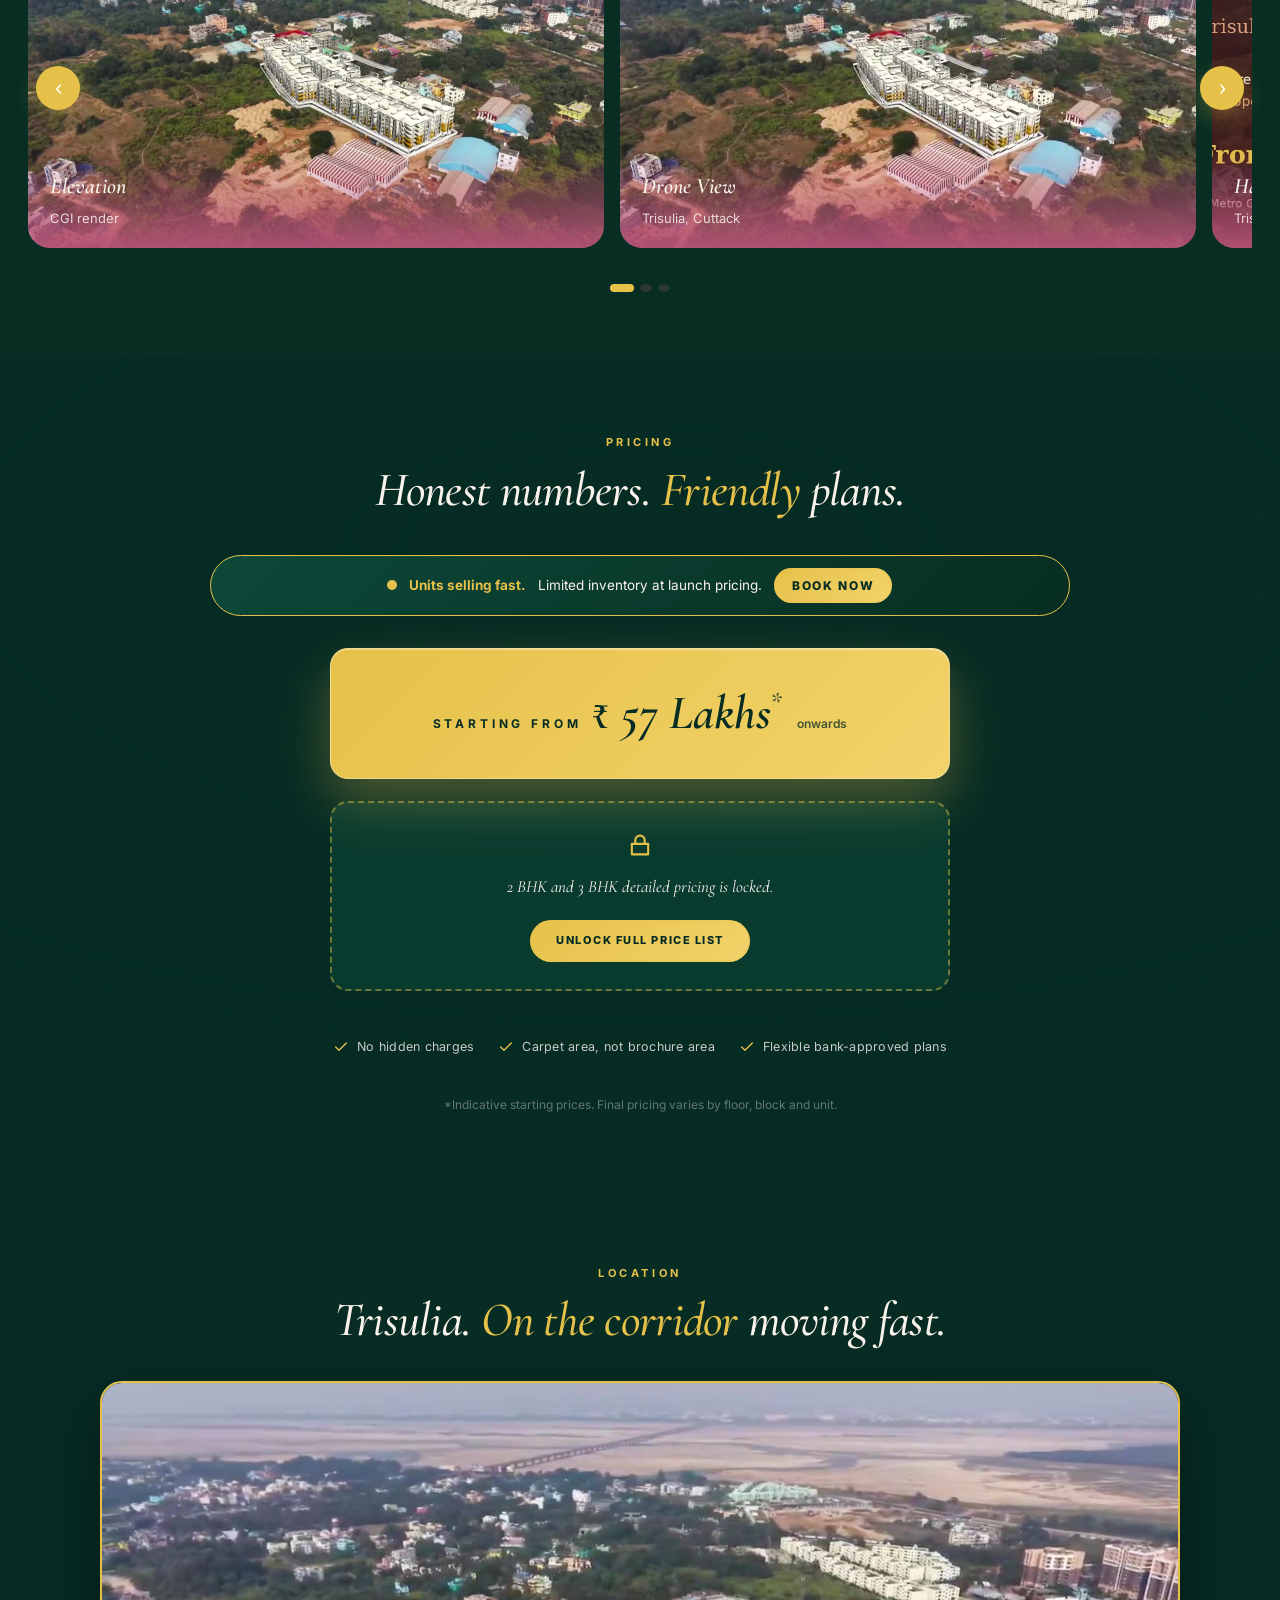
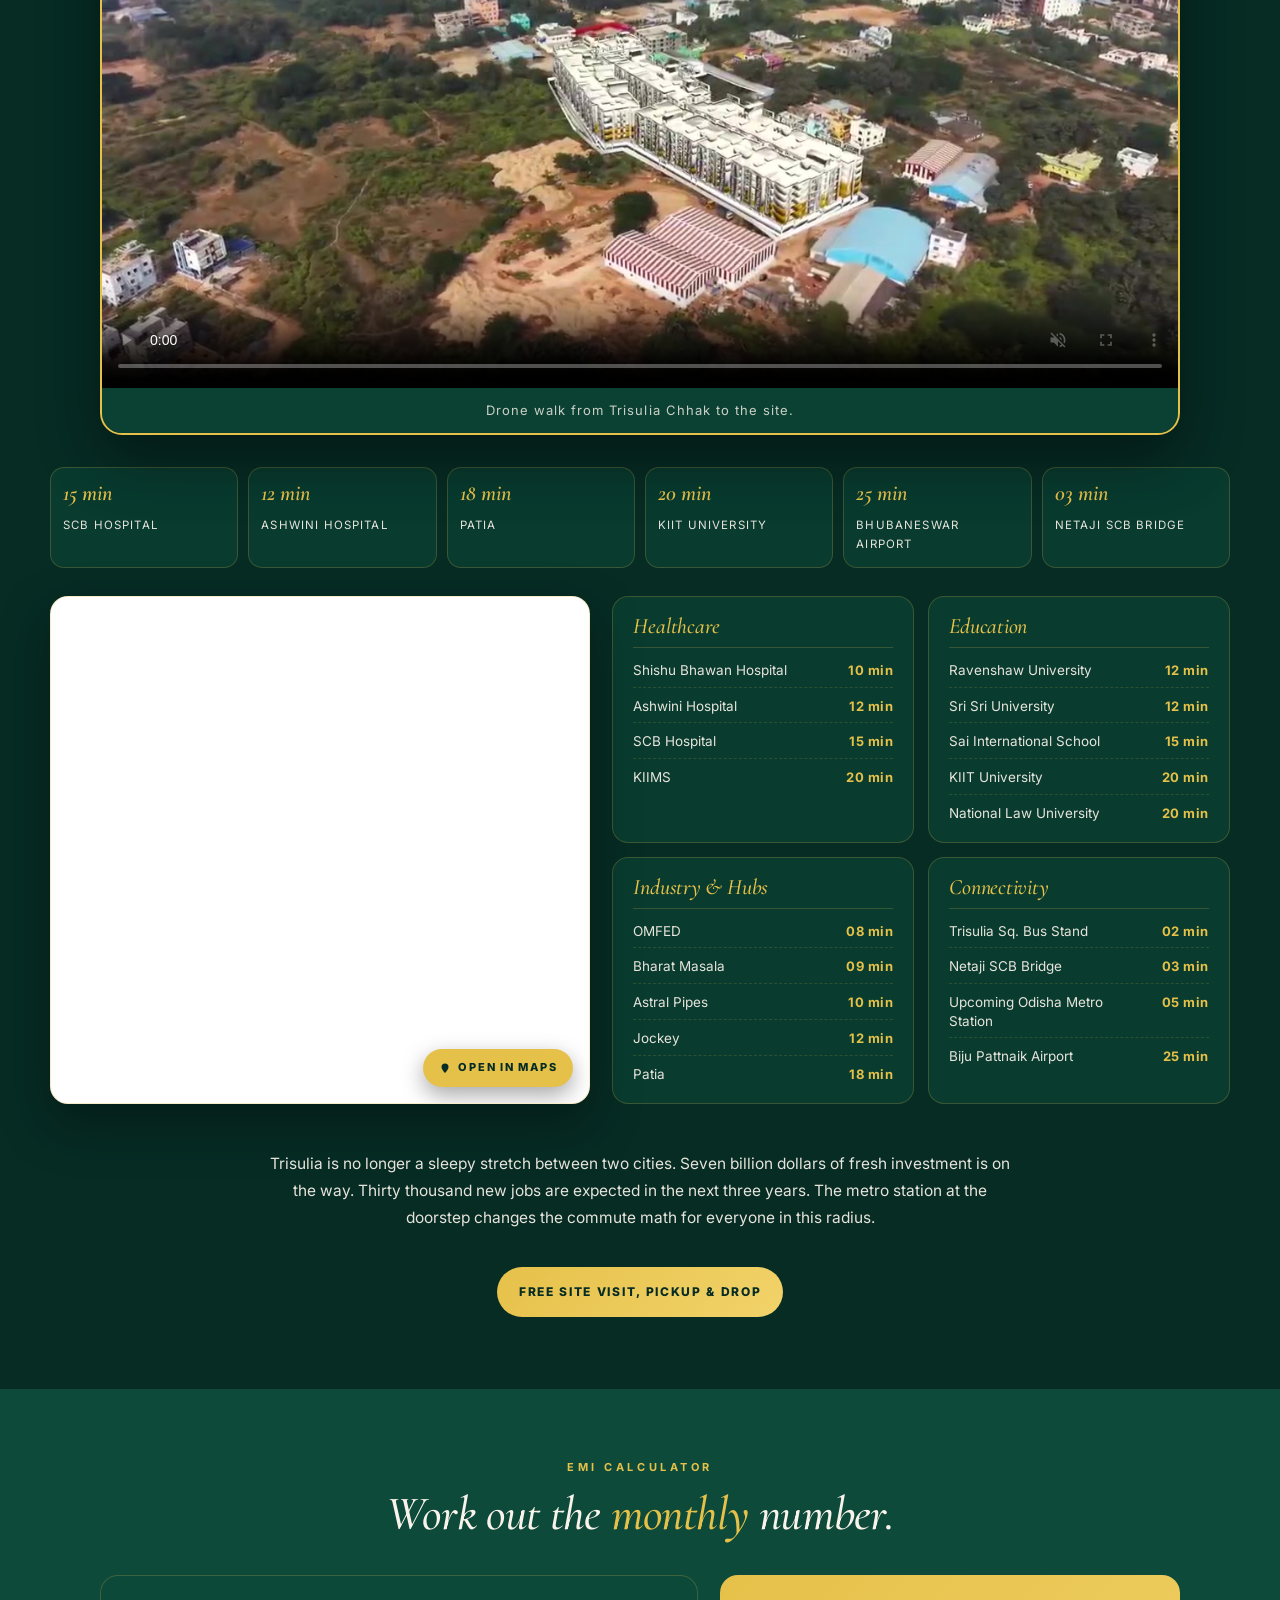
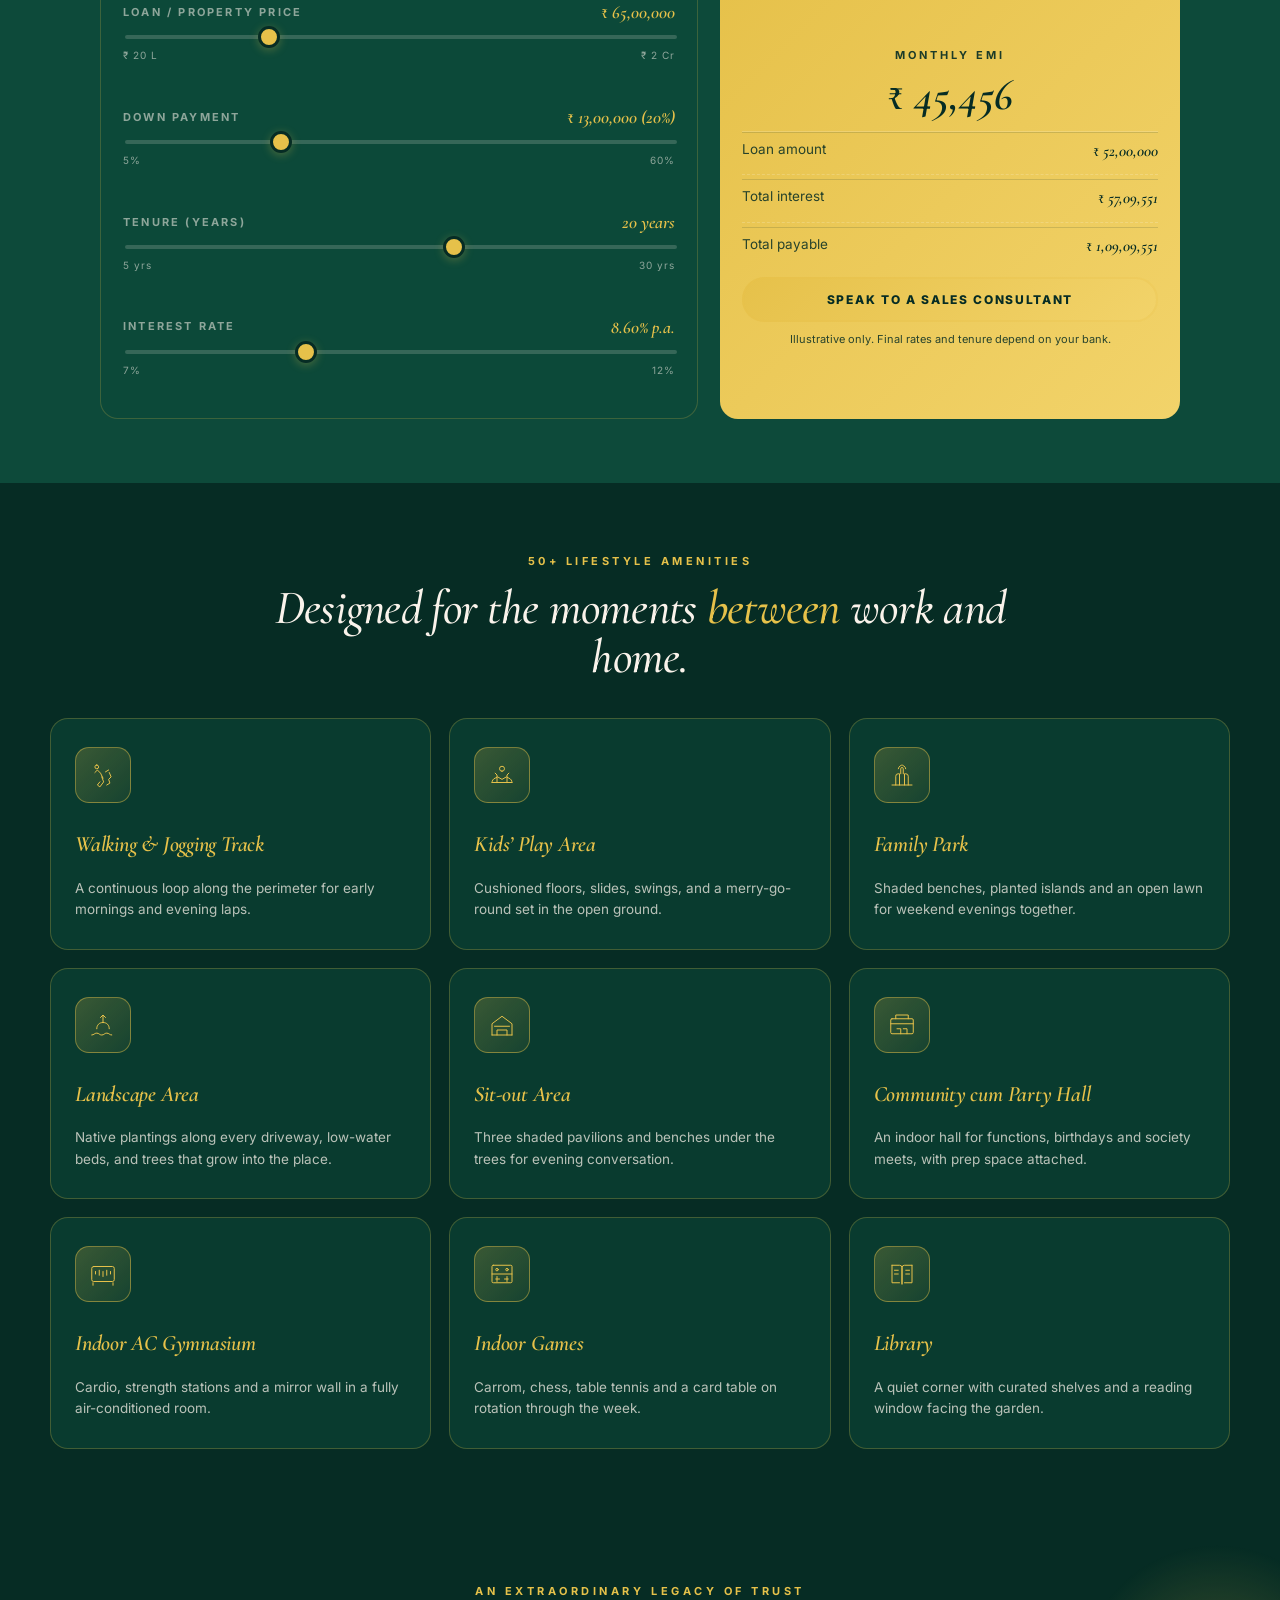
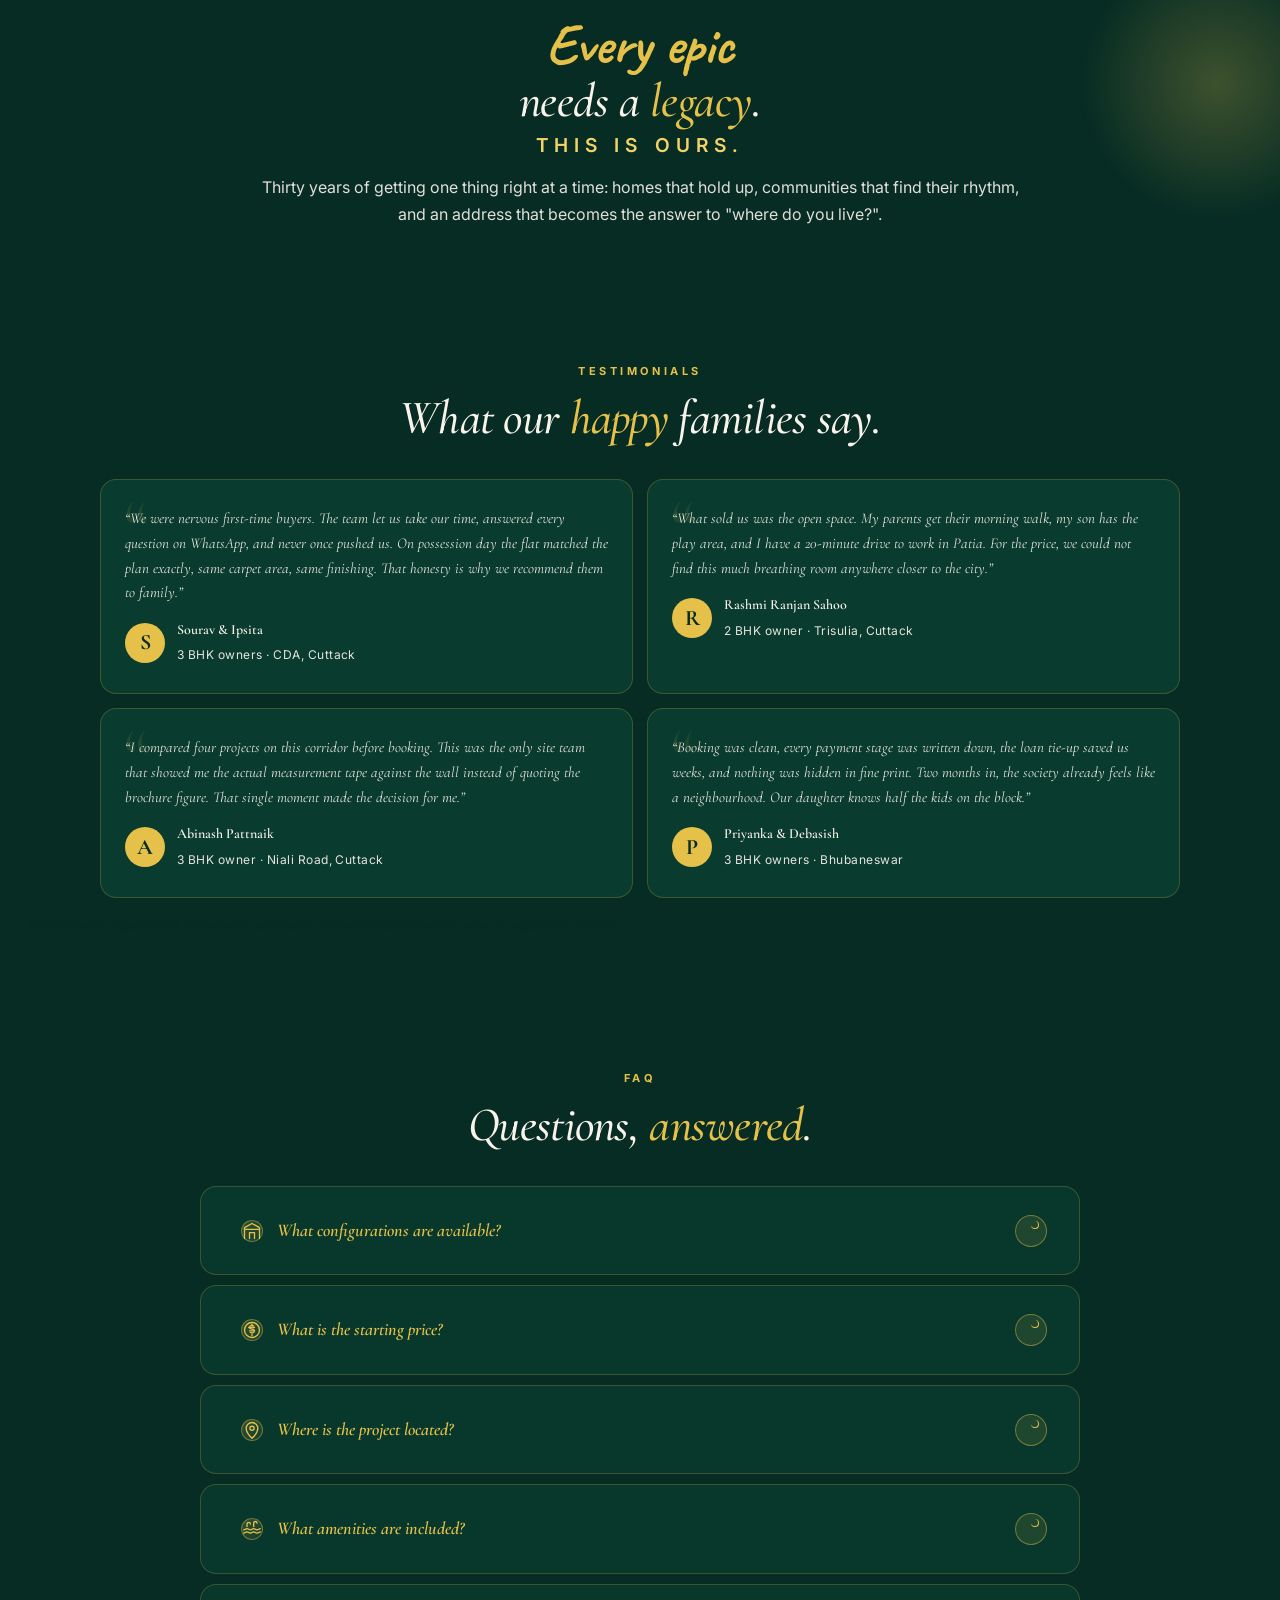
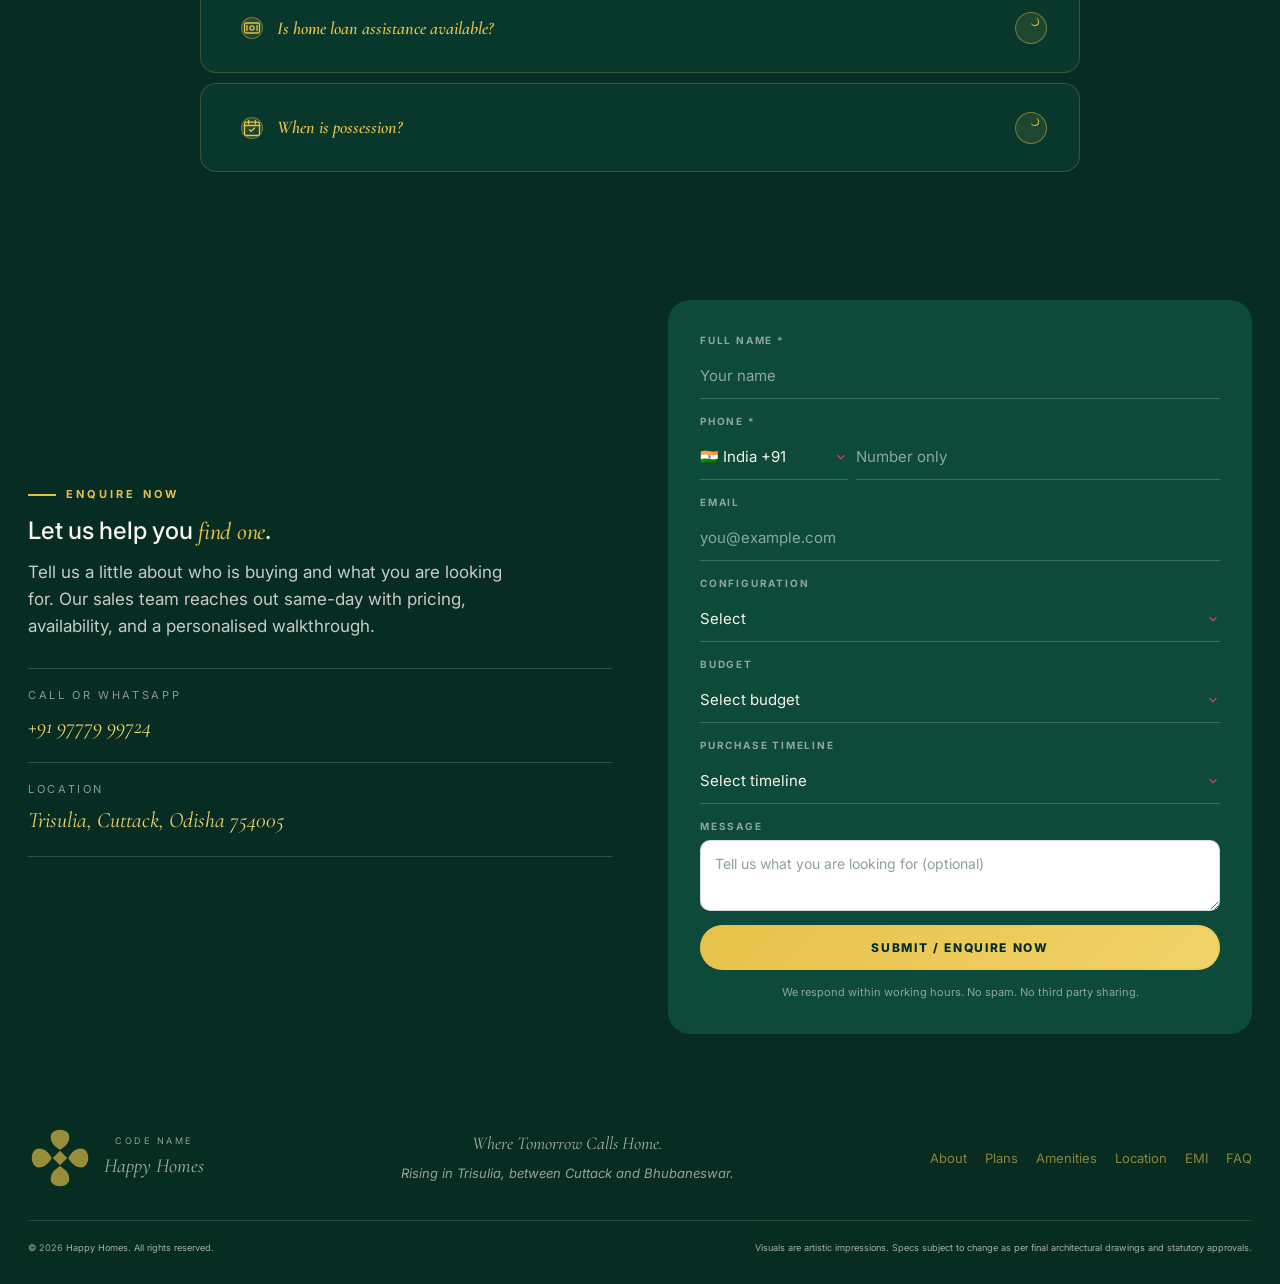
==== commit 315d7c22: "Trim the gallery carousel down to elevation shots only Drops the master plan and the four floor-plan" ====
--- a/index.html
+++ b/index.html
@@ -473,11 +473,6 @@
           <div class="carousel__track" id="gallery-track">
             <figure class="carousel__slide"><img src="assets/hero-poster.jpg" alt="Happy Homes elevation" loading="lazy" /><figcaption><b>Elevation</b><span>CGI render</span></figcaption></figure>
             <figure class="carousel__slide"><img src="assets/drone-poster.jpg" alt="Drone view of Trisulia" loading="lazy" /><figcaption><b>Drone View</b><span>Trisulia, Cuttack</span></figcaption></figure>
-            <figure class="carousel__slide"><img src="assets/master-plan.jpg" alt="Master plan" loading="lazy" /><figcaption><b>Master Plan</b><span>2.80 acres</span></figcaption></figure>
-            <figure class="carousel__slide"><img src="assets/floor-2bhk-1.jpg" alt="2 BHK Type 1 floor plan" loading="lazy" /><figcaption><b>2 BHK</b><span>Type 1</span></figcaption></figure>
-            <figure class="carousel__slide"><img src="assets/floor-2bhk-2.jpg" alt="2 BHK Type 2 floor plan" loading="lazy" /><figcaption><b>2 BHK</b><span>Type 2</span></figcaption></figure>
-            <figure class="carousel__slide"><img src="assets/floor-3bhk-1.jpg" alt="3 BHK Type 1 floor plan" loading="lazy" /><figcaption><b>3 BHK</b><span>Type 1</span></figcaption></figure>
-            <figure class="carousel__slide"><img src="assets/floor-3bhk-2.jpg" alt="3 BHK Type 2 floor plan" loading="lazy" /><figcaption><b>3 BHK</b><span>Type 2</span></figcaption></figure>
             <figure class="carousel__slide"><img src="assets/og.jpg" alt="Happy Homes" loading="lazy" /><figcaption><b>Happy Homes</b><span>Trisulia, Cuttack</span></figcaption></figure>
           </div>
           <button class="carousel__nav carousel__nav--prev" data-carousel-prev aria-label="Previous">&#8249;</button>
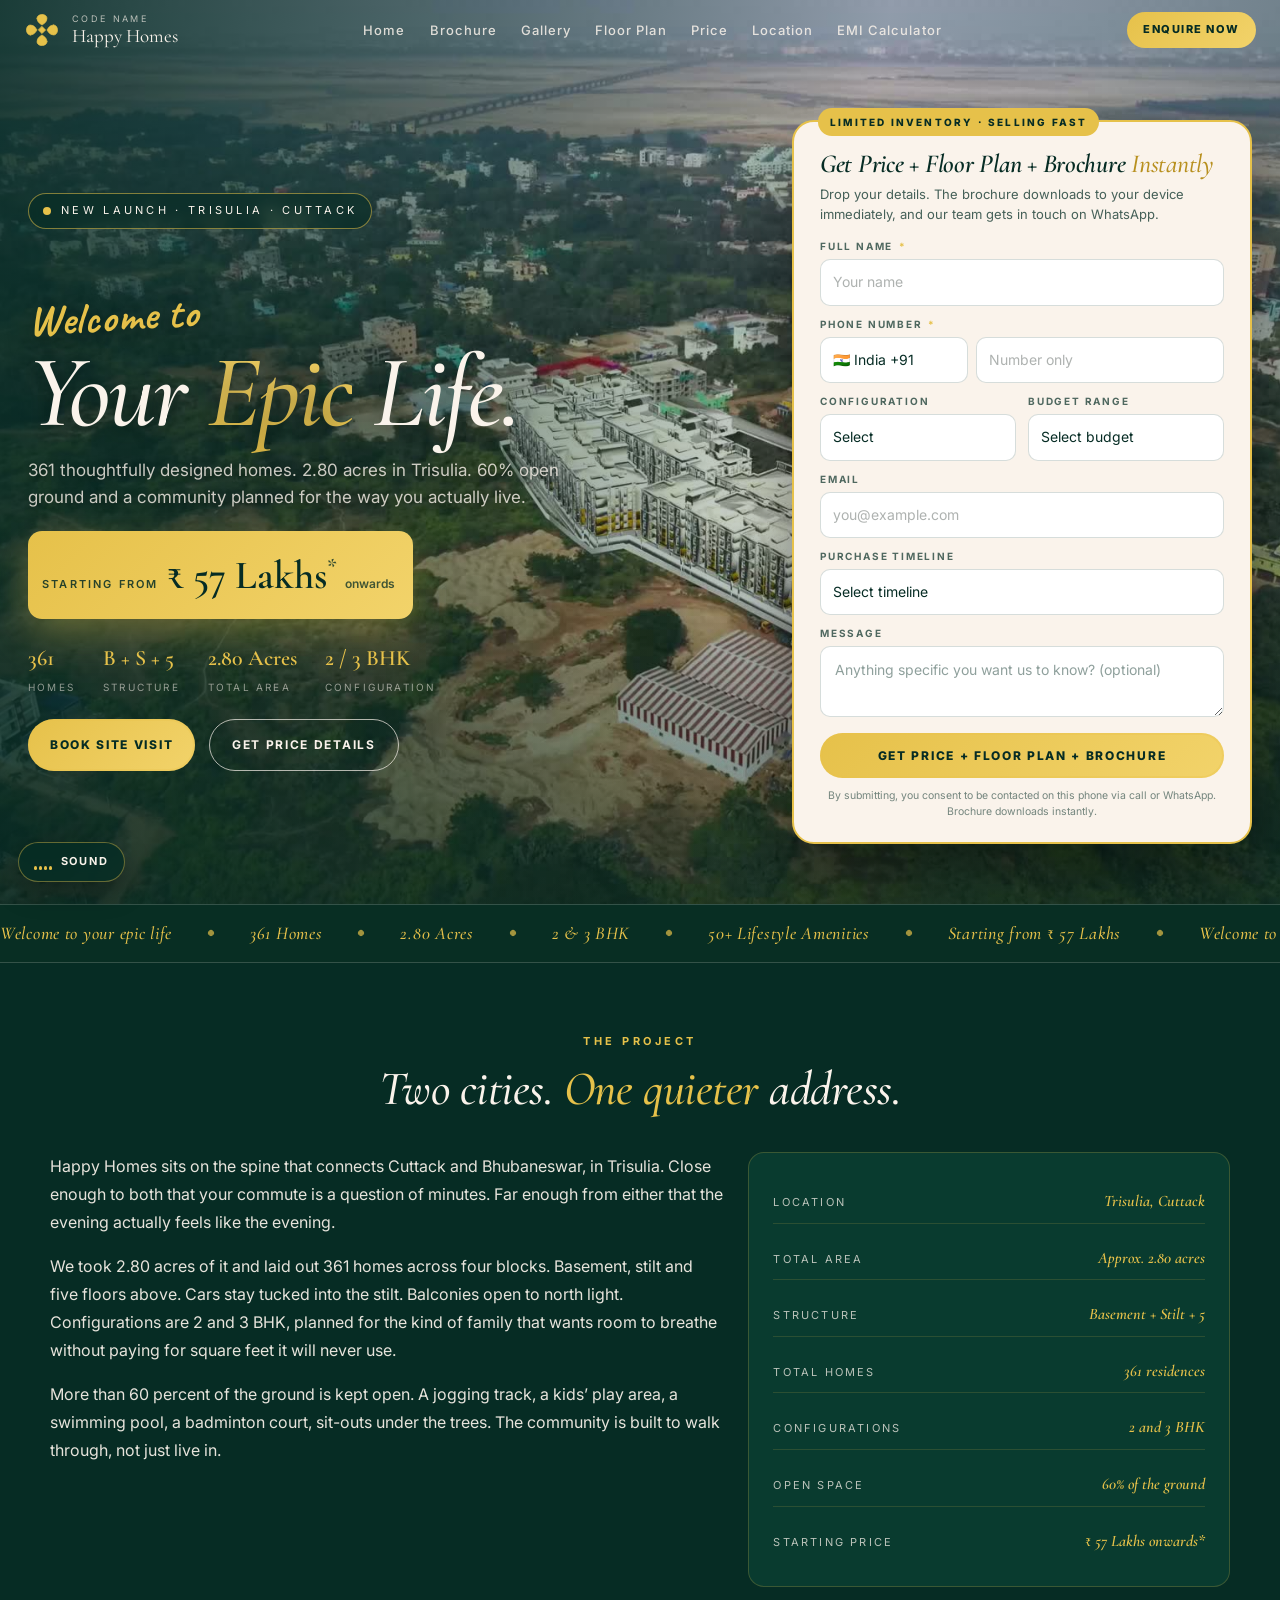
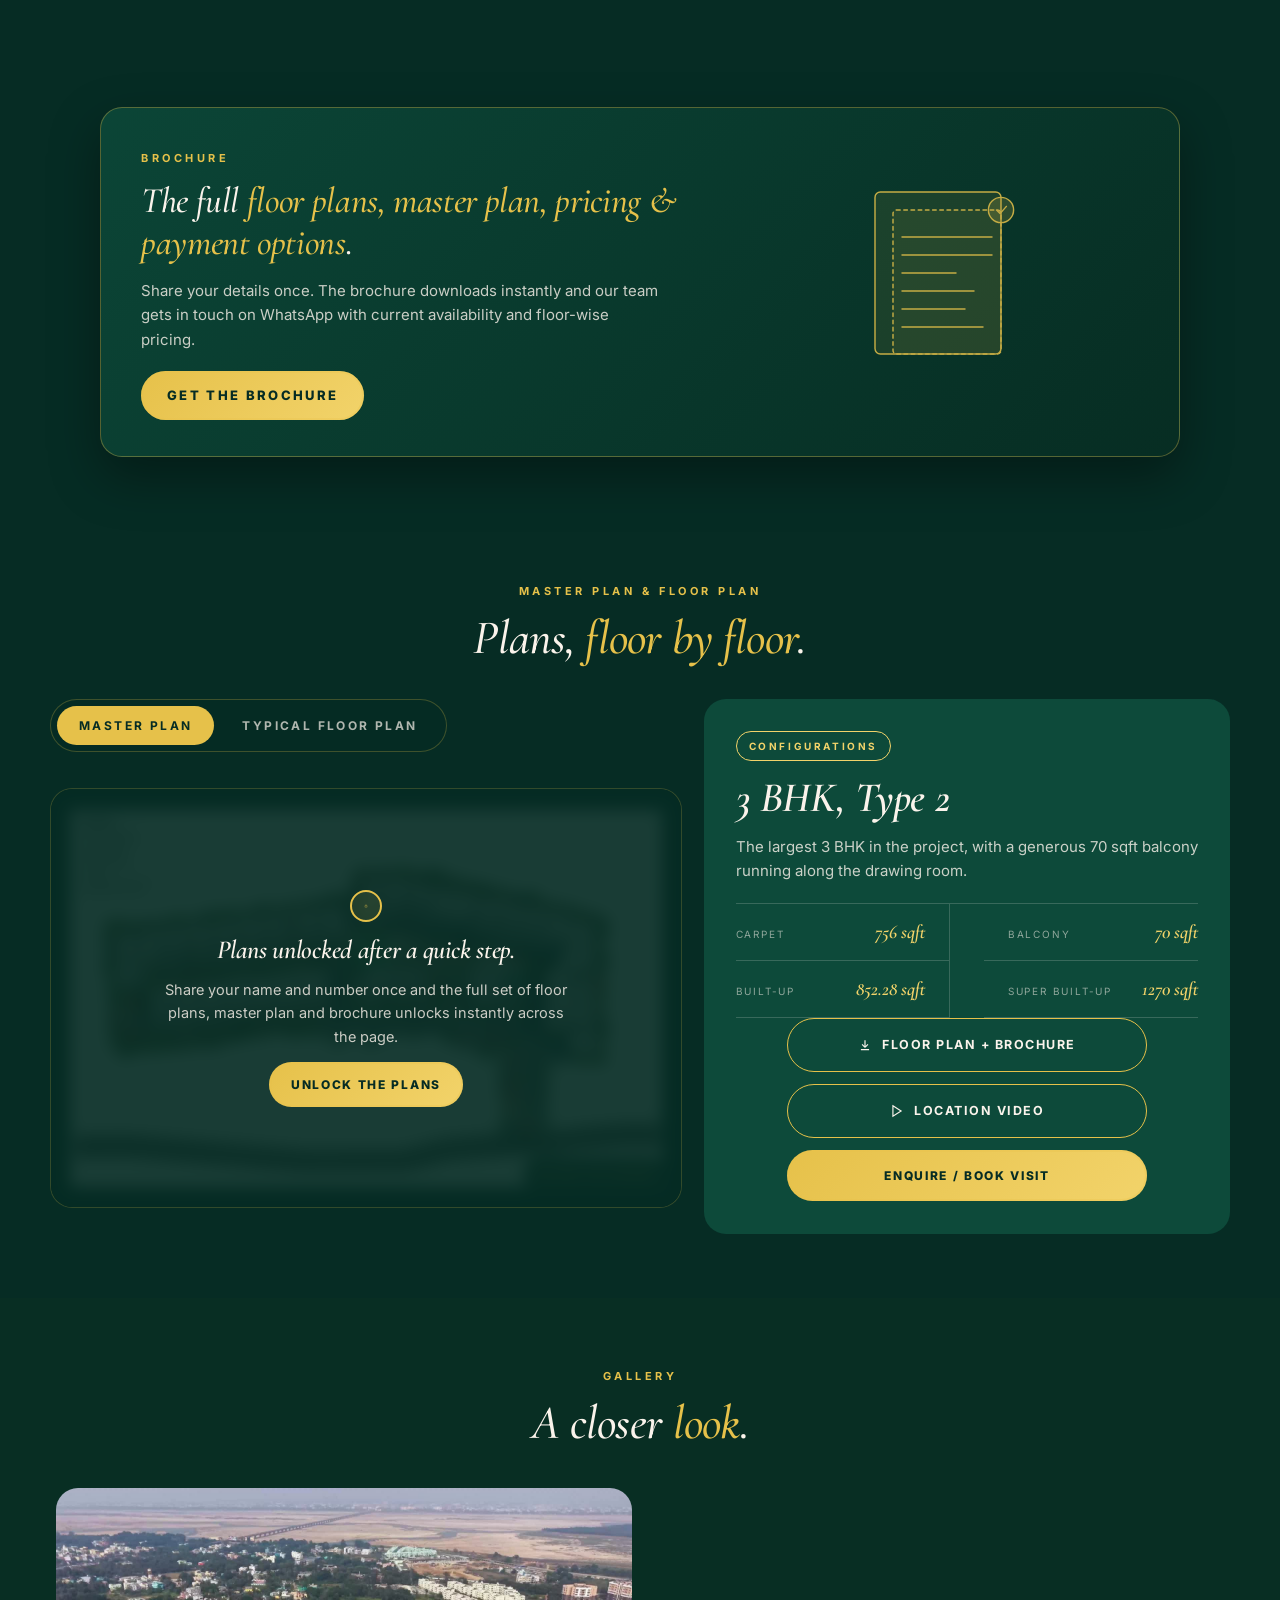
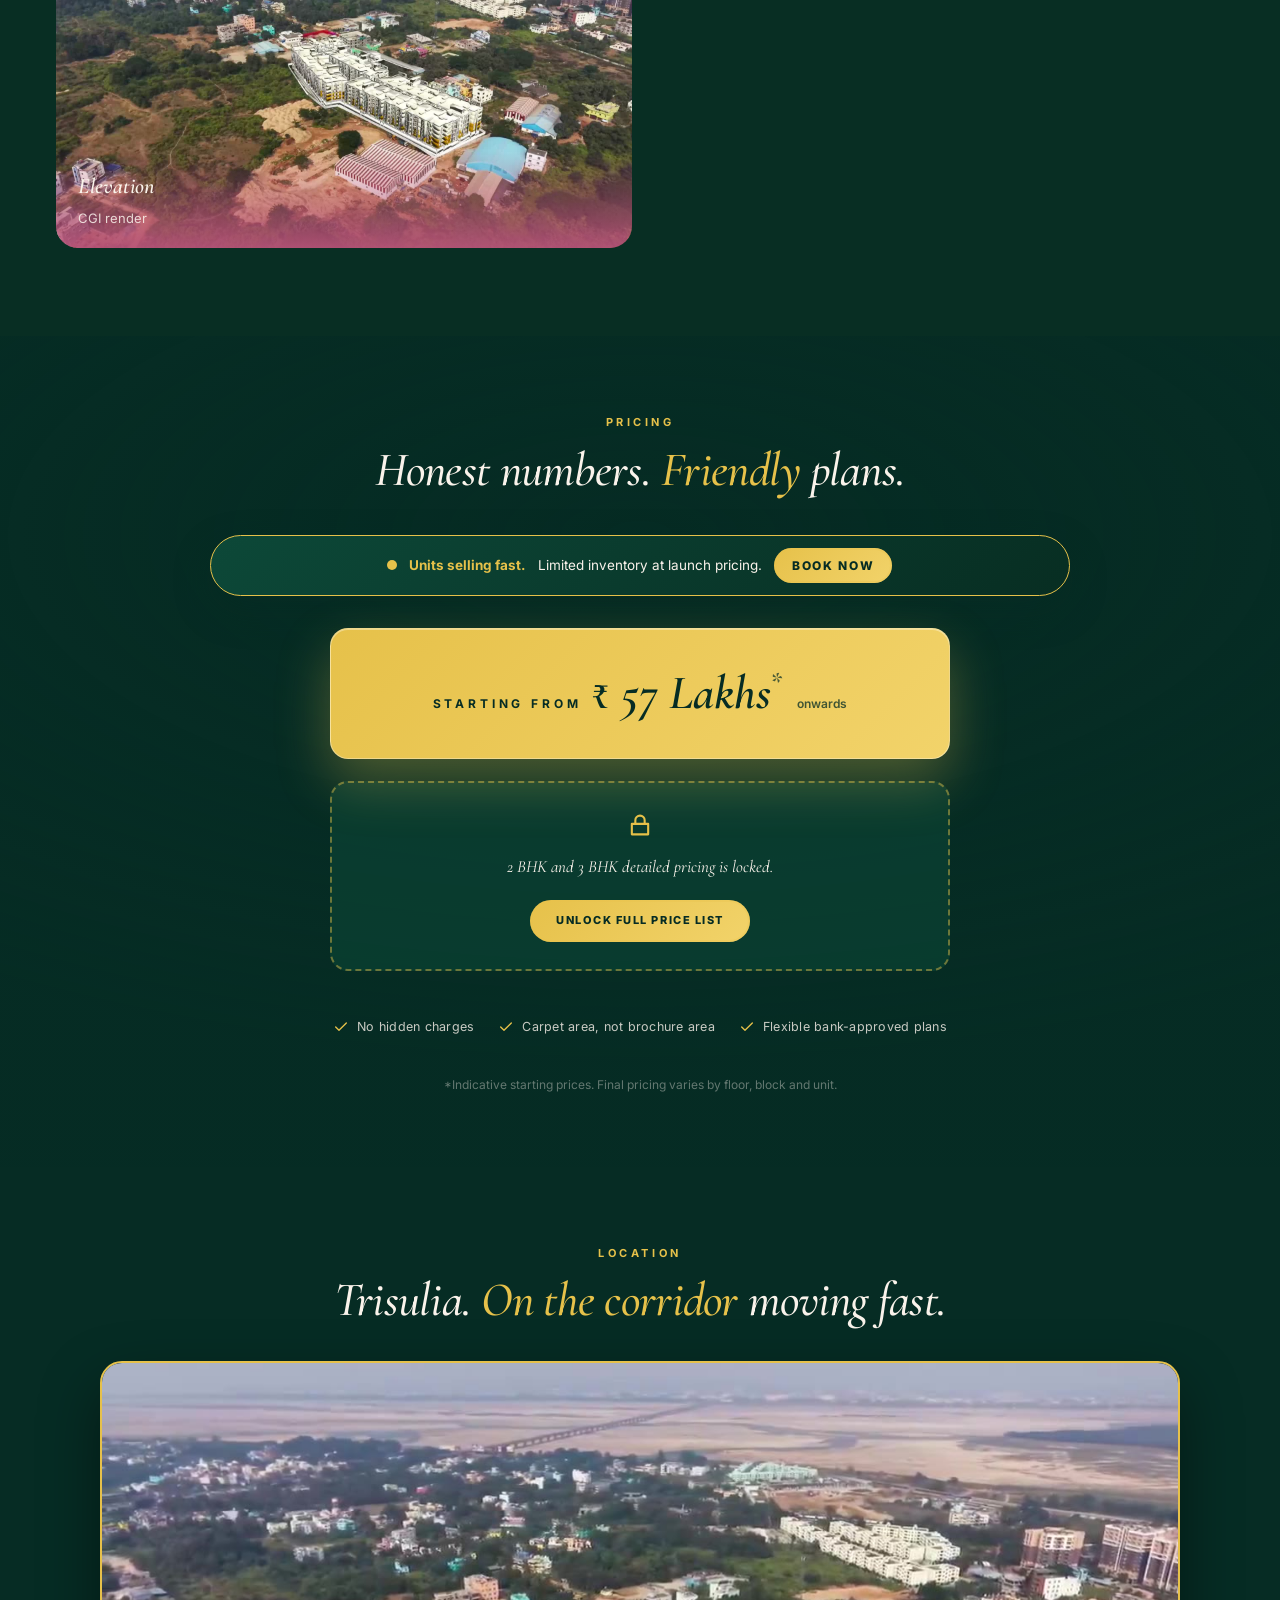
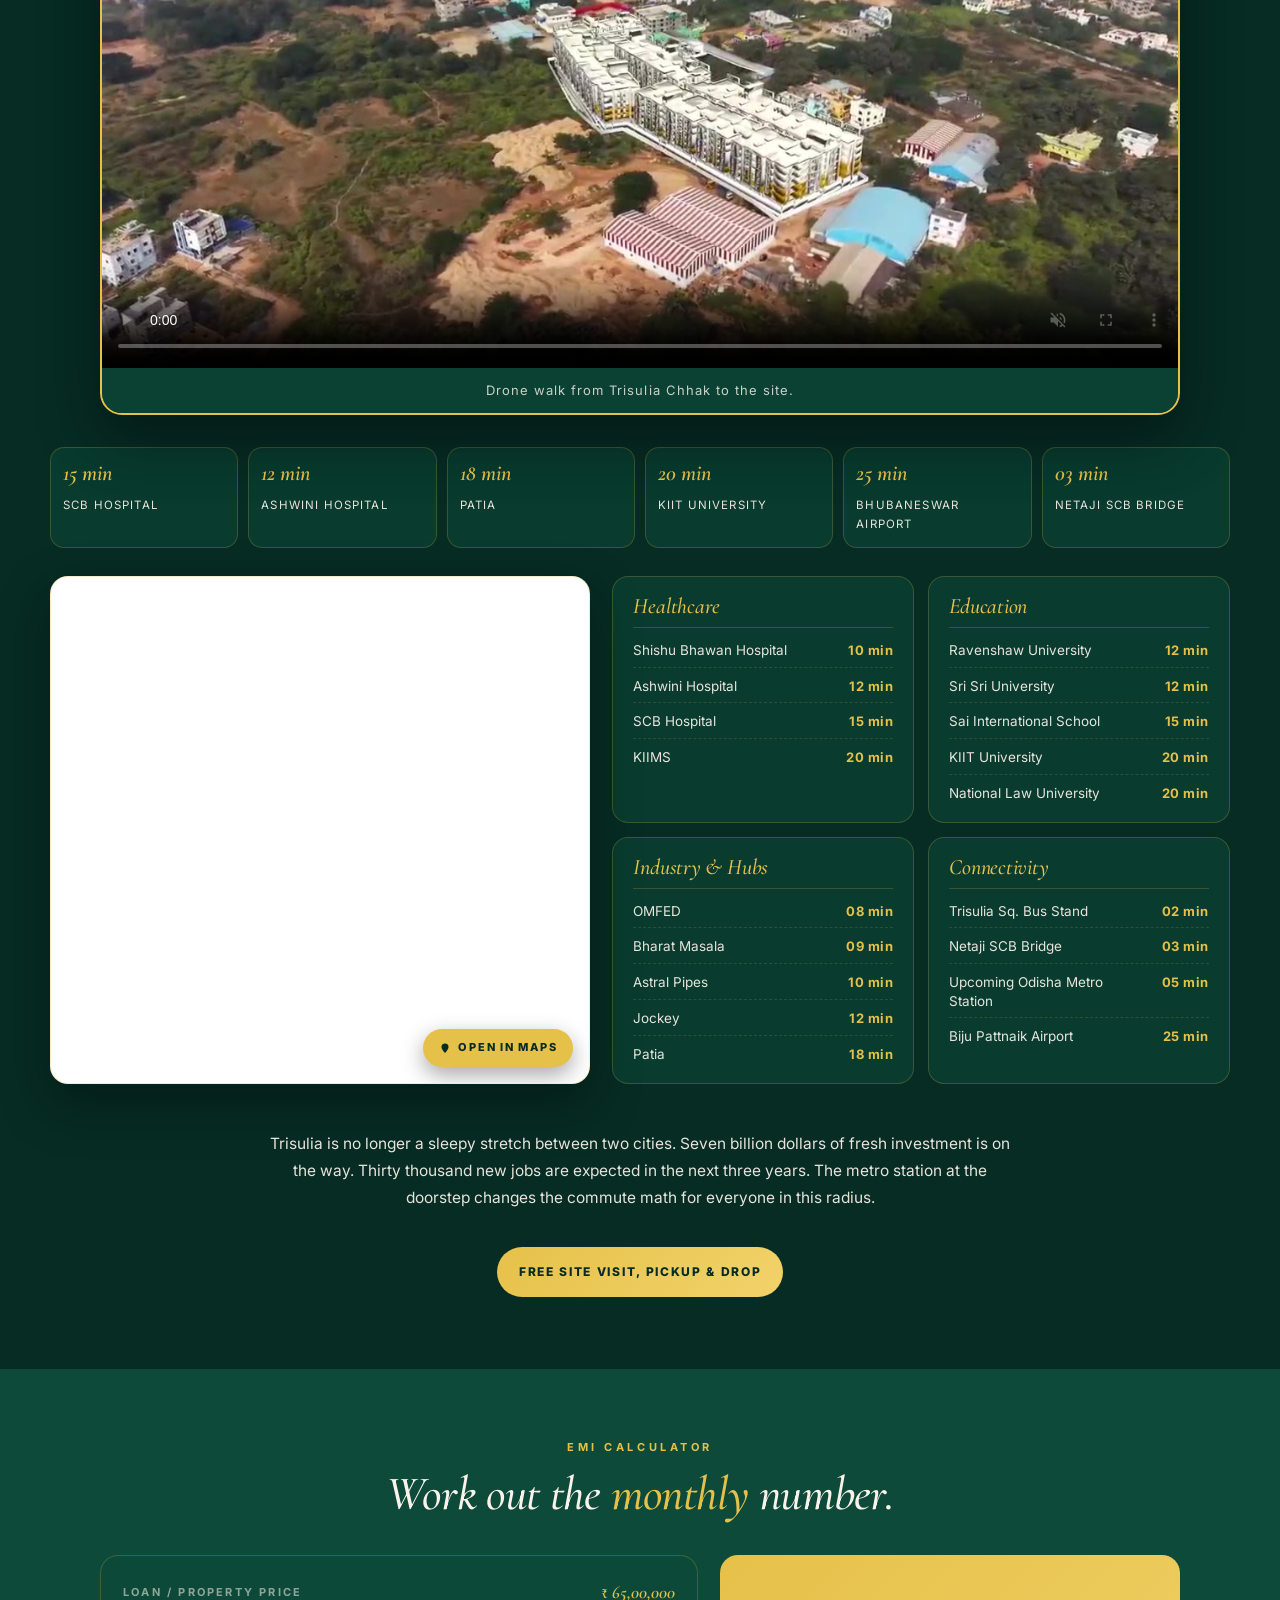
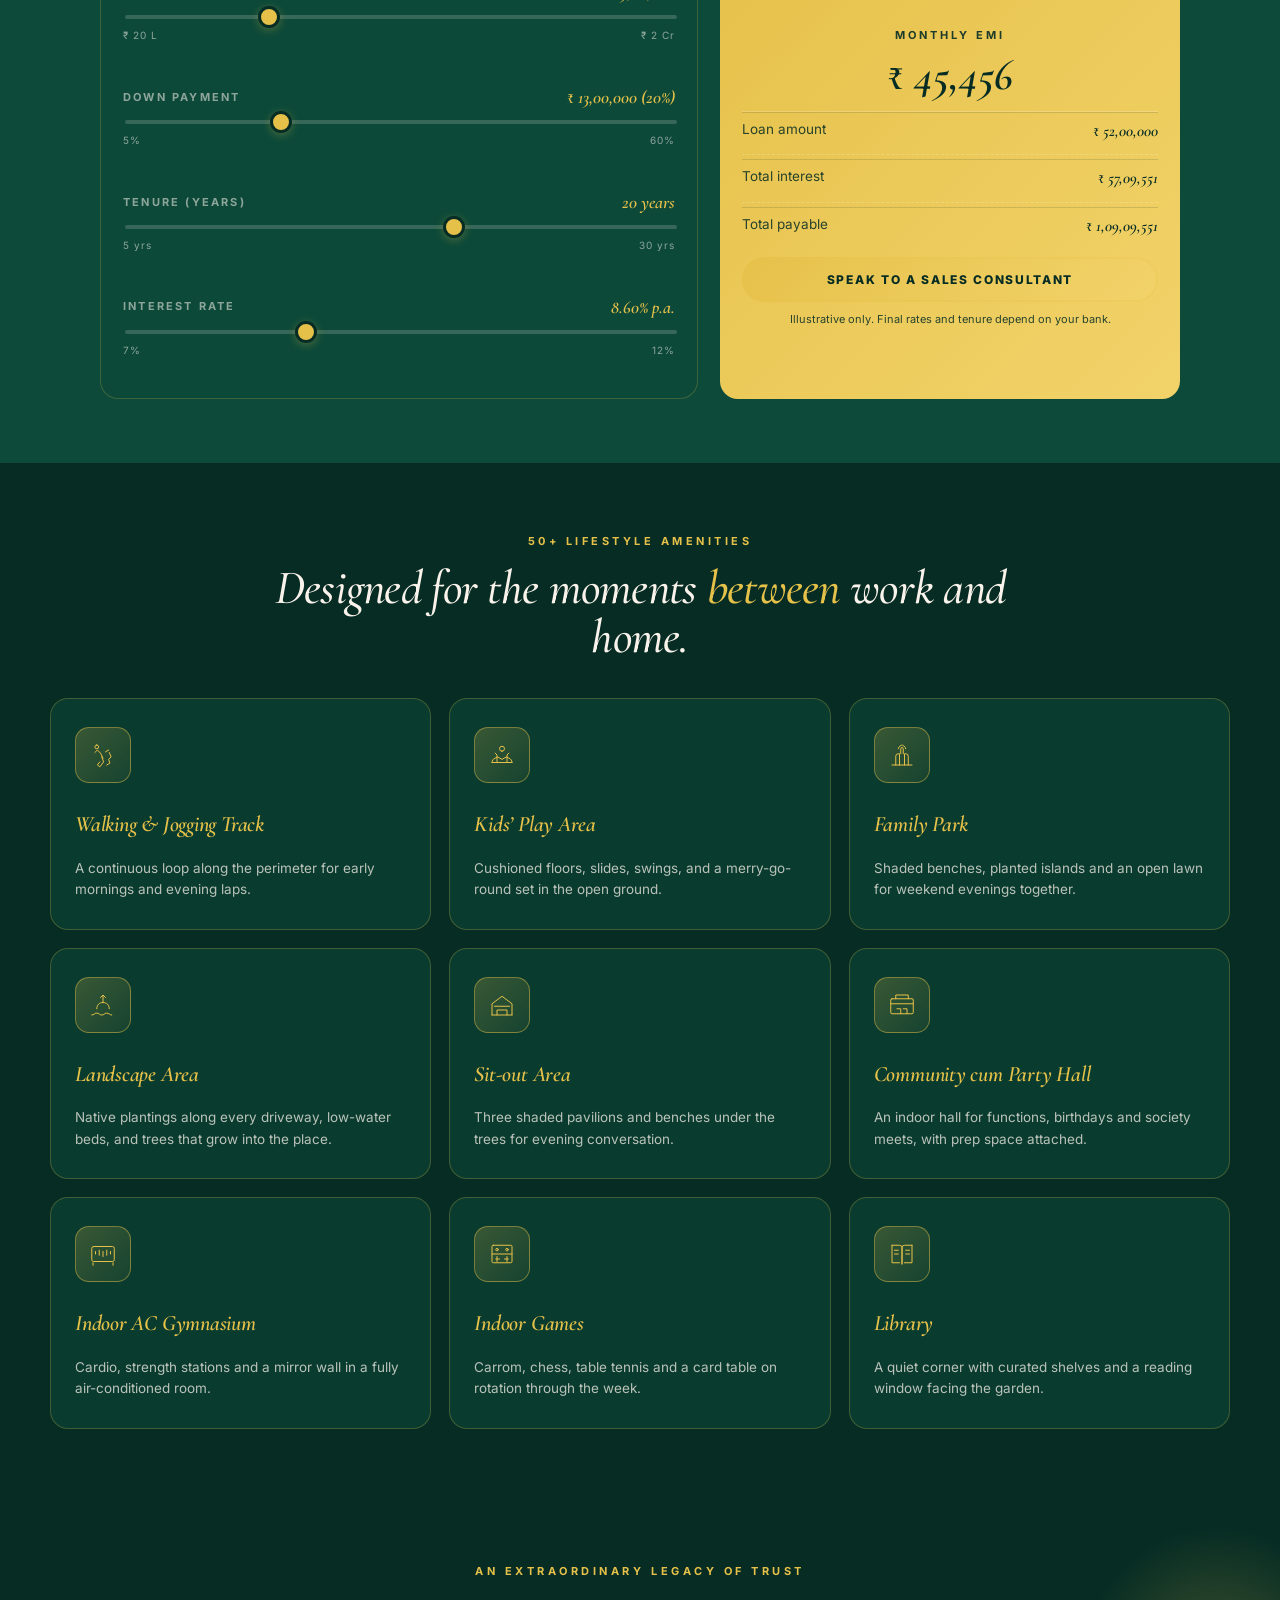
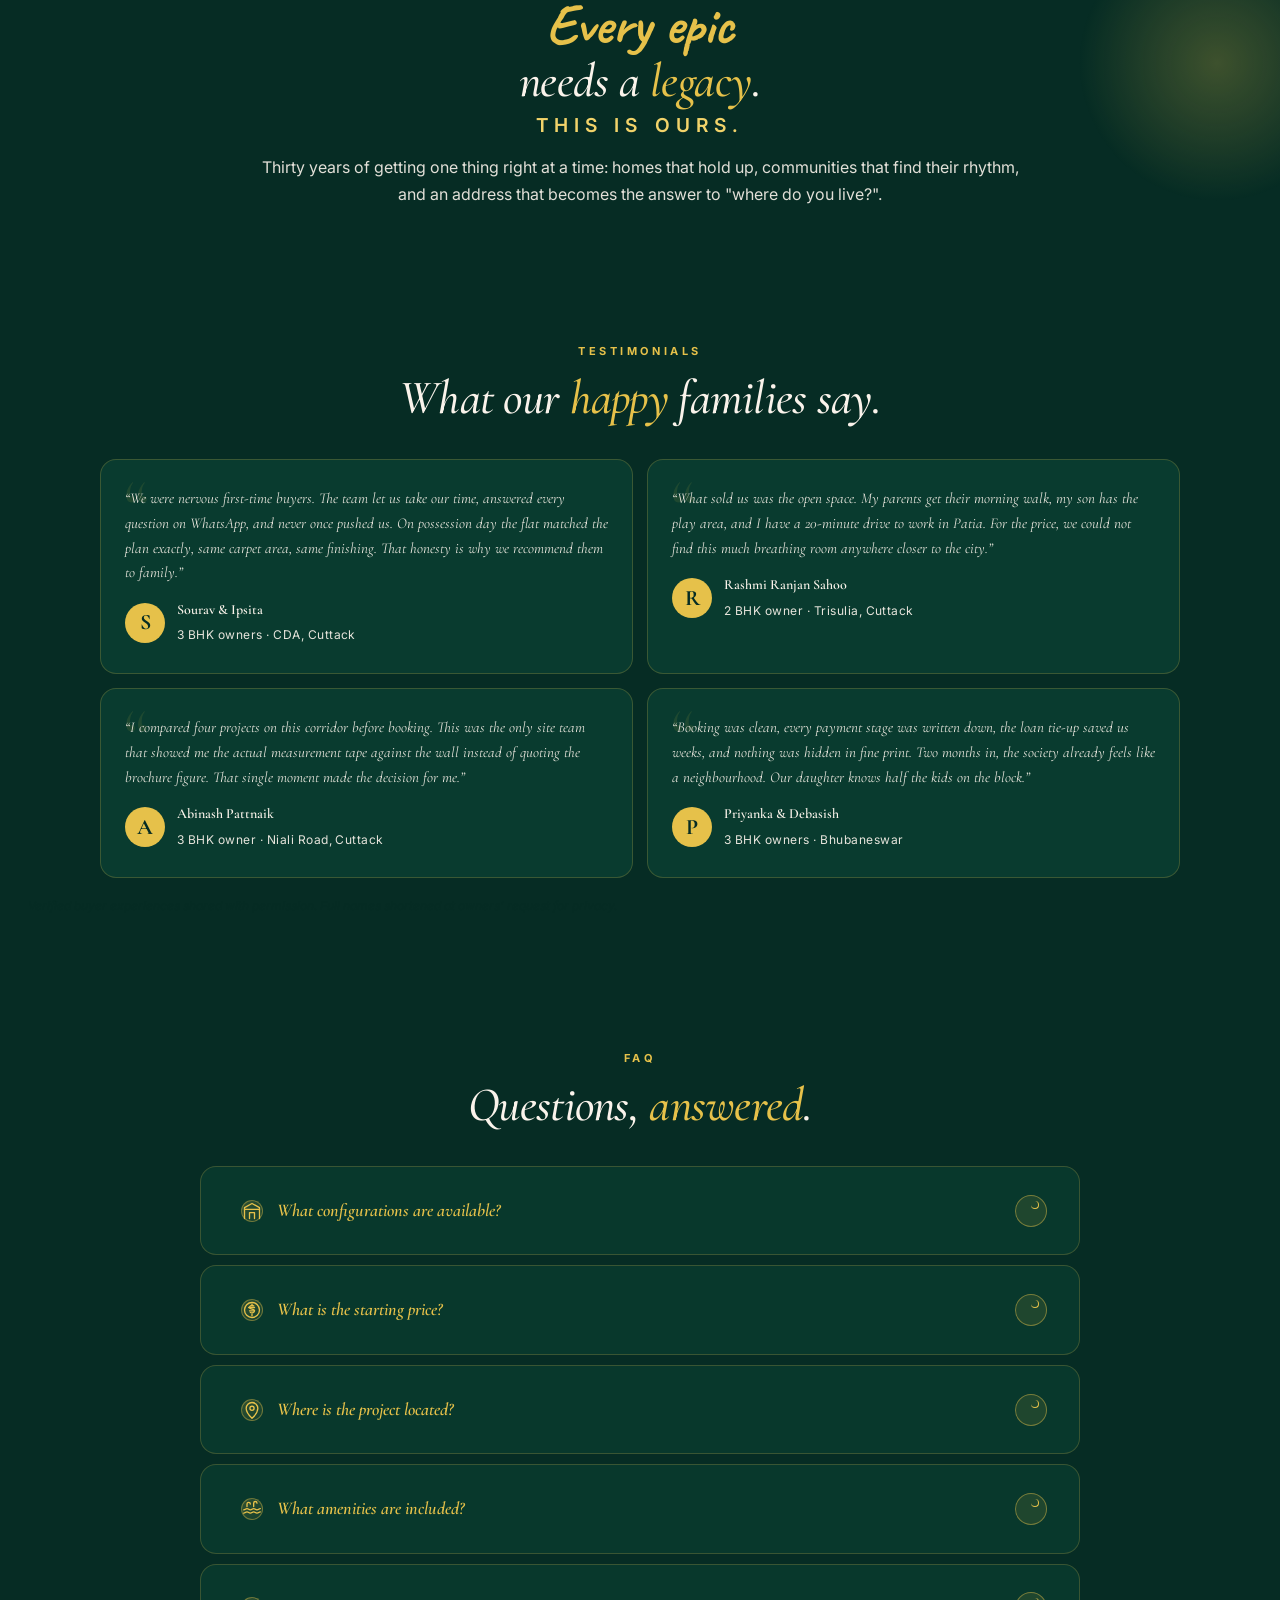
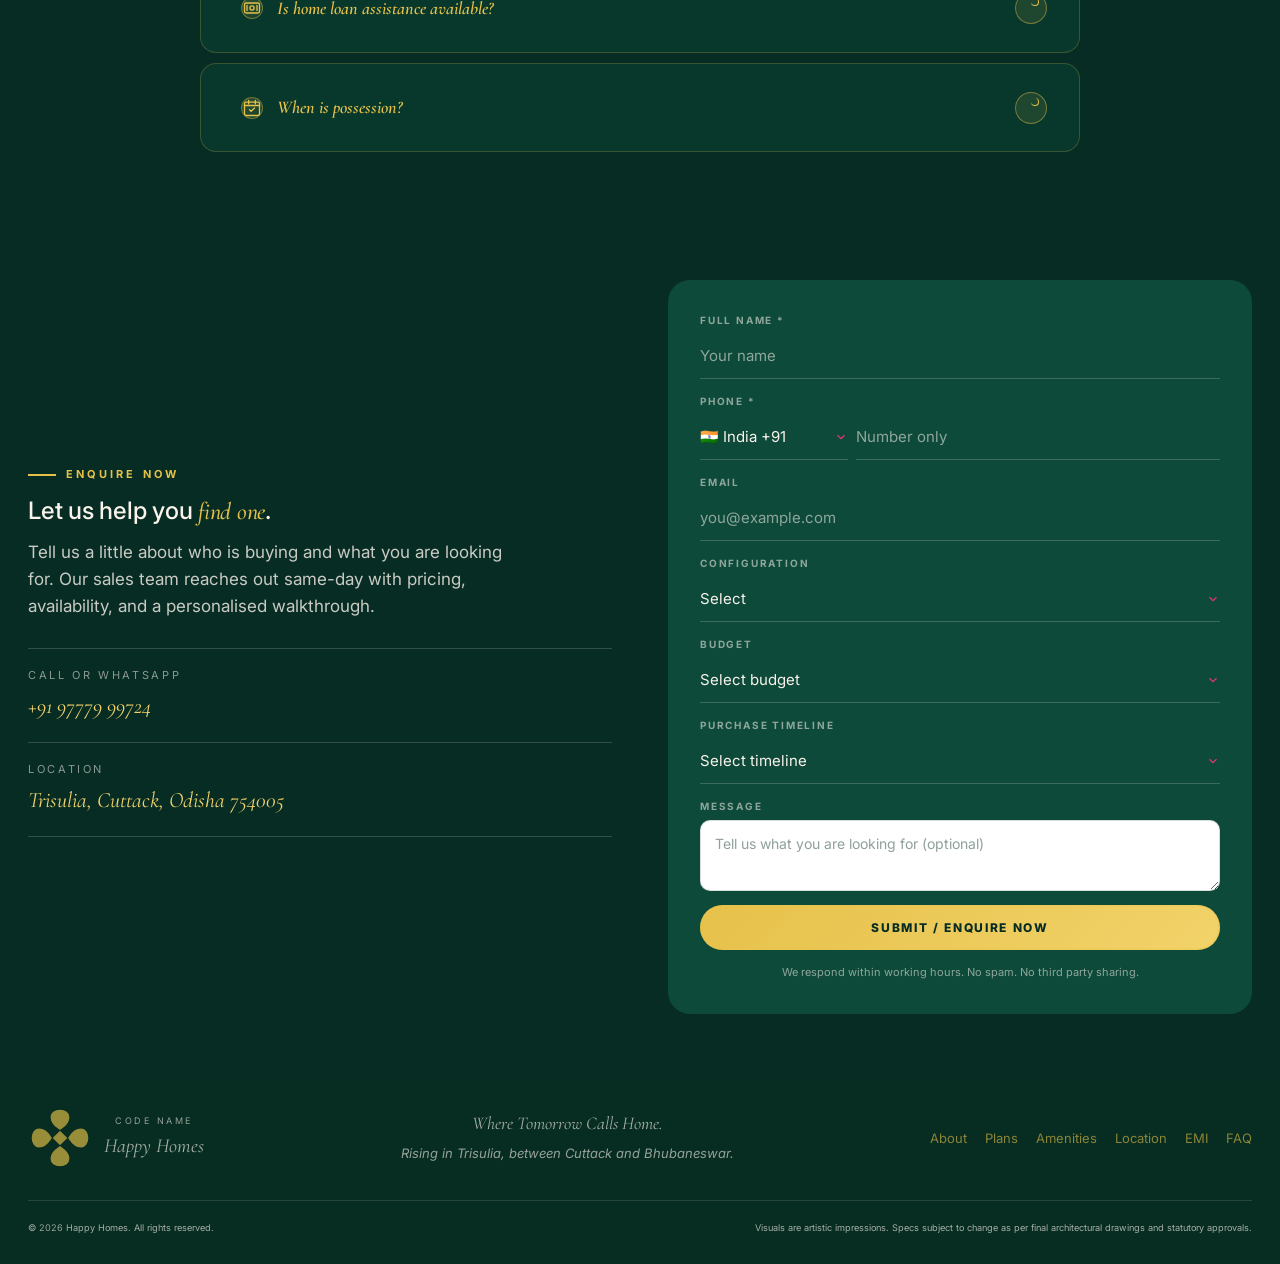
==== commit 0f86e191: "Trim gallery down to just the elevation shot Drops the Drone View and Happy Homes exterior slides, a" ====
--- a/index.html
+++ b/index.html
@@ -470,14 +470,9 @@
           <h2>A closer <em>look</em>.</h2>
         </div>
         <div class="carousel">
-          <div class="carousel__track" id="gallery-track">
+          <div class="carousel__track">
             <figure class="carousel__slide"><img src="assets/hero-poster.jpg" alt="Happy Homes elevation" loading="lazy" /><figcaption><b>Elevation</b><span>CGI render</span></figcaption></figure>
-            <figure class="carousel__slide"><img src="assets/drone-poster.jpg" alt="Drone view of Trisulia" loading="lazy" /><figcaption><b>Drone View</b><span>Trisulia, Cuttack</span></figcaption></figure>
-            <figure class="carousel__slide"><img src="assets/og.jpg" alt="Happy Homes" loading="lazy" /><figcaption><b>Happy Homes</b><span>Trisulia, Cuttack</span></figcaption></figure>
-          </div>
-          <button class="carousel__nav carousel__nav--prev" data-carousel-prev aria-label="Previous">&#8249;</button>
-          <button class="carousel__nav carousel__nav--next" data-carousel-next aria-label="Next">&#8250;</button>
-          <div class="carousel__dots" id="gallery-dots"></div>
+          </div>
         </div>
       </div>
     </section>
